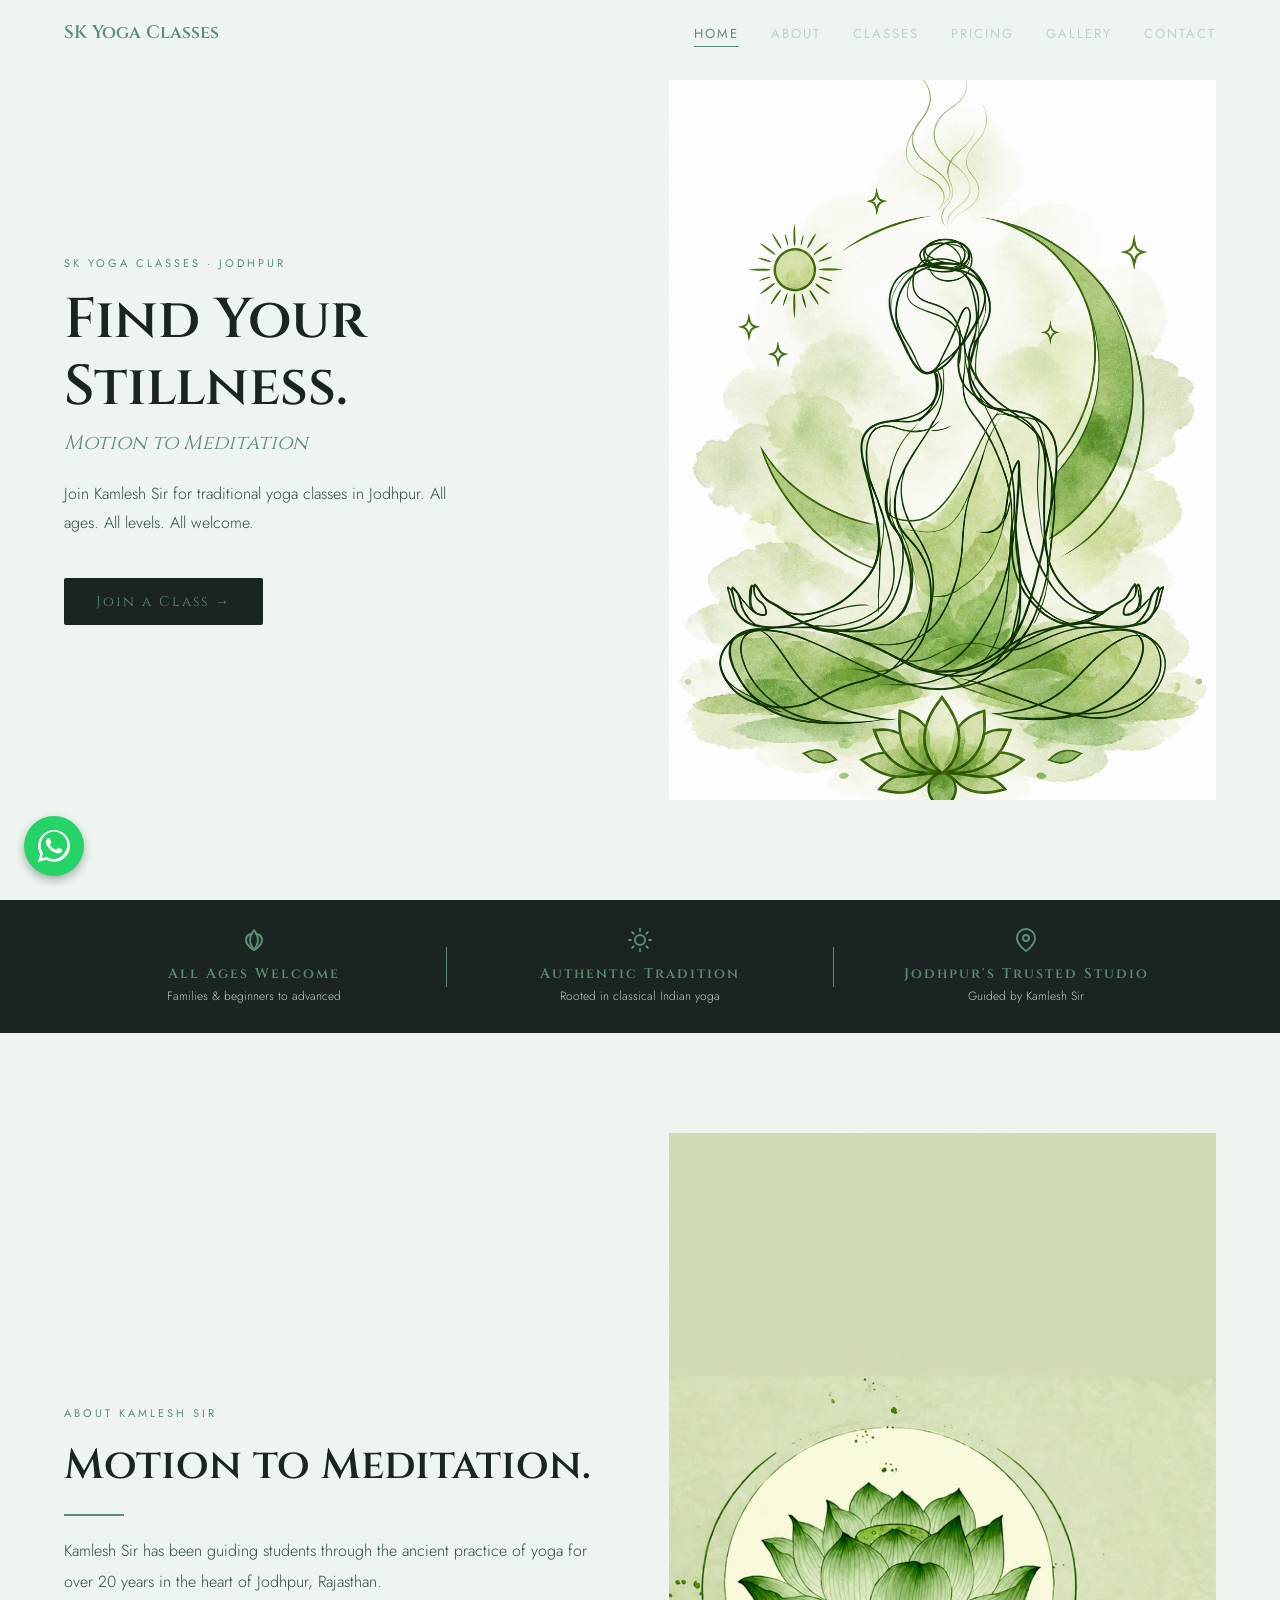
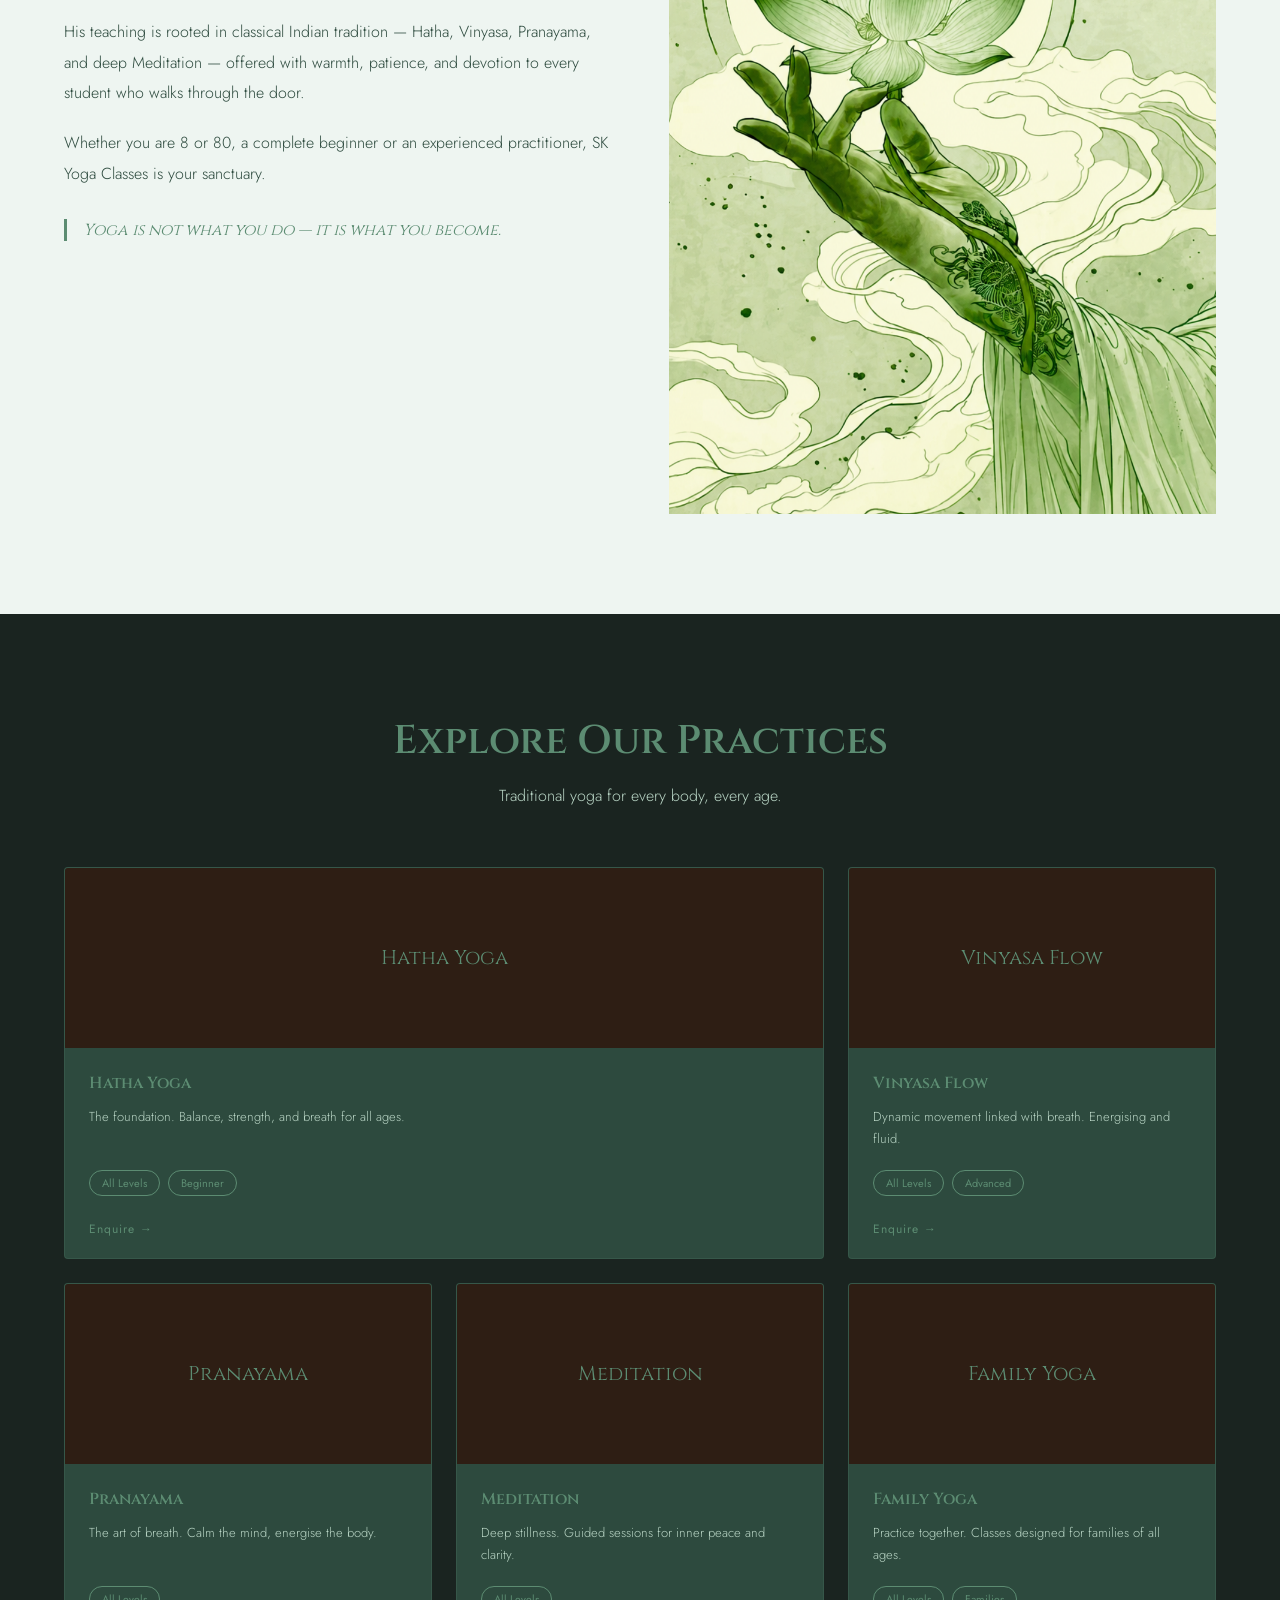
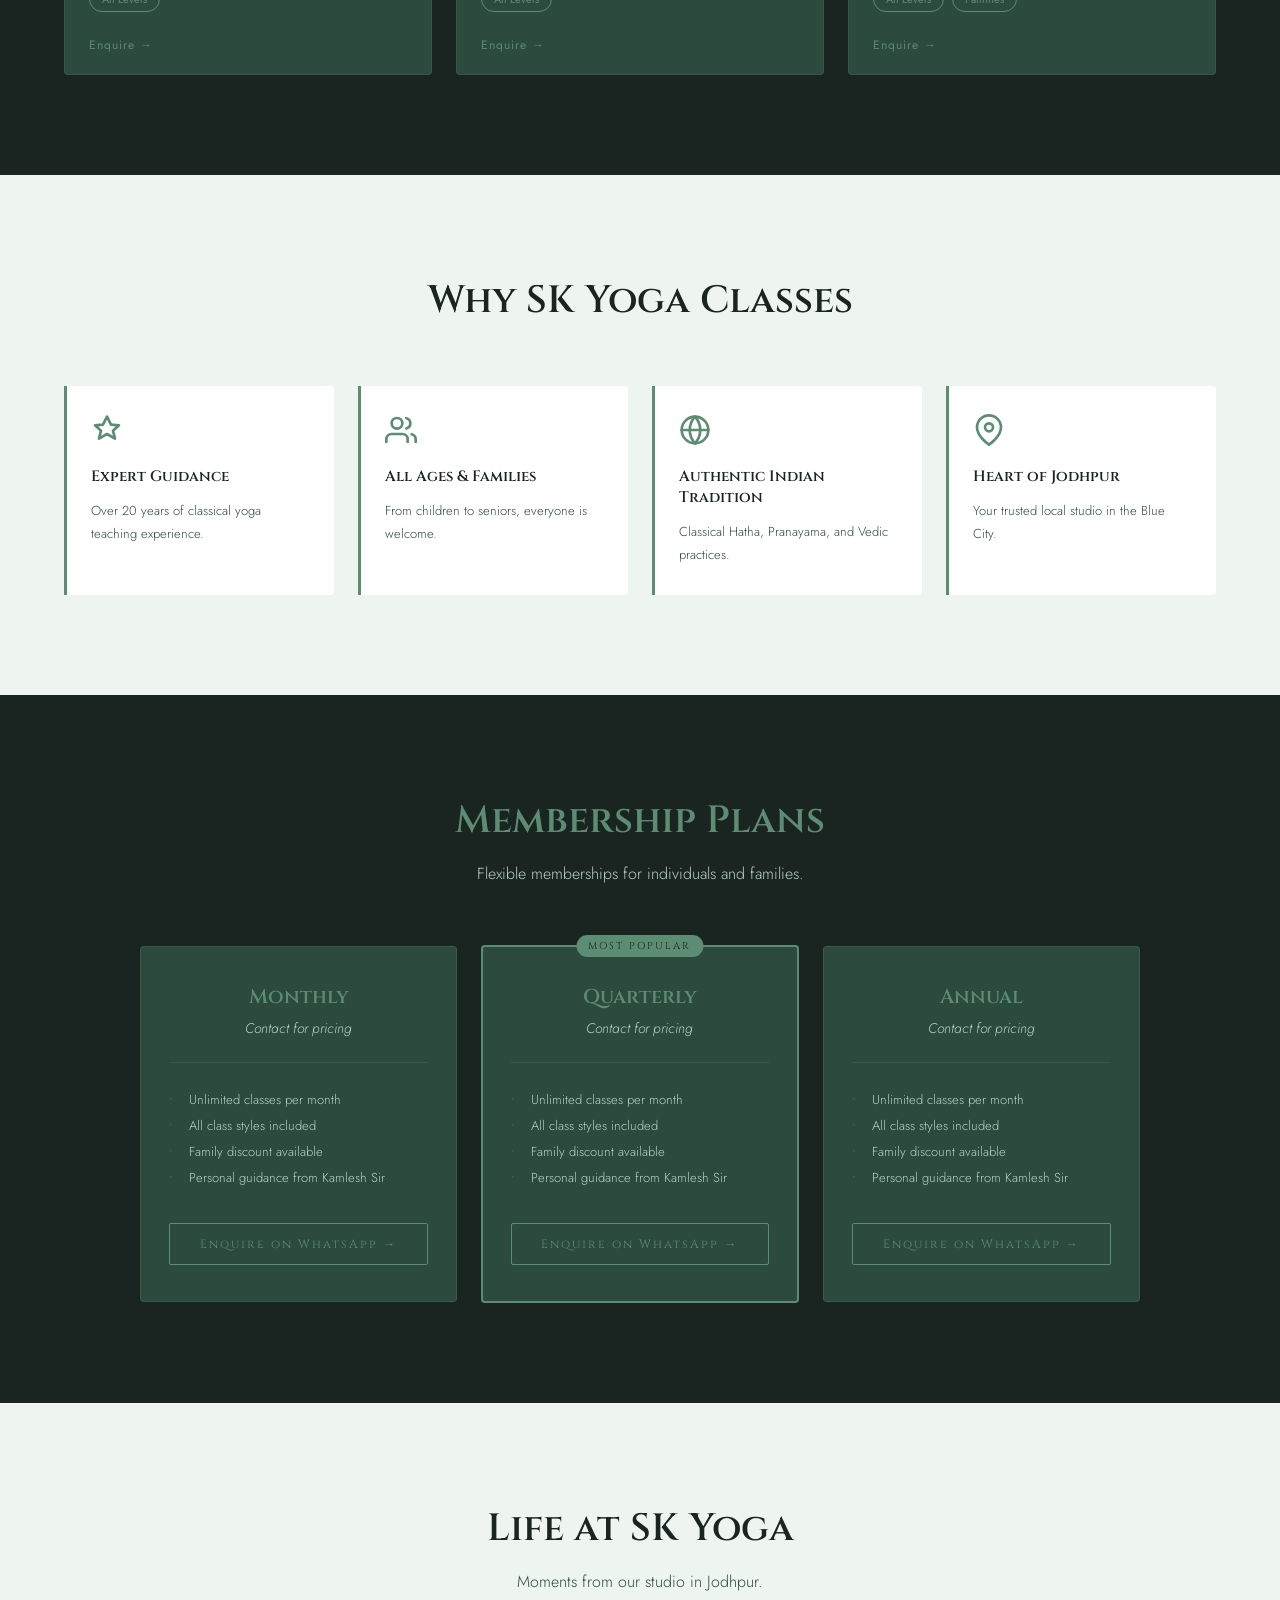
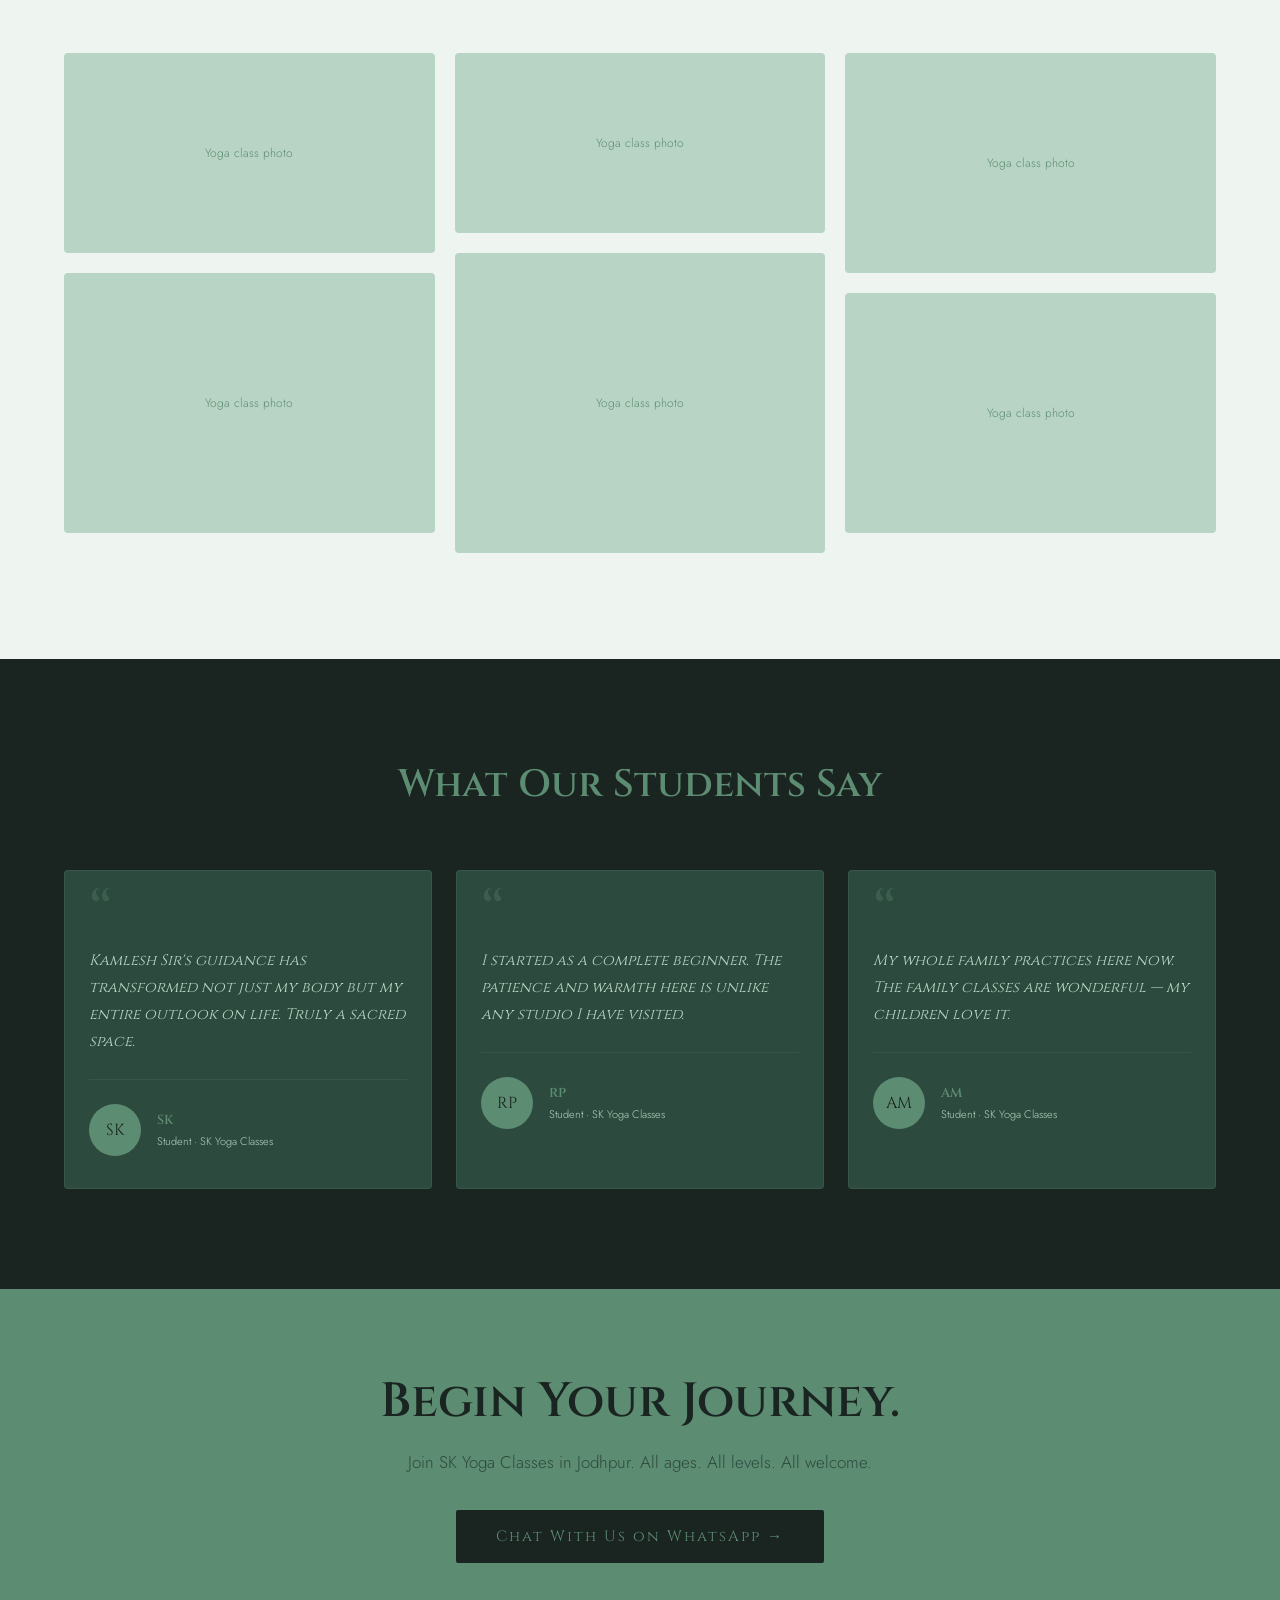
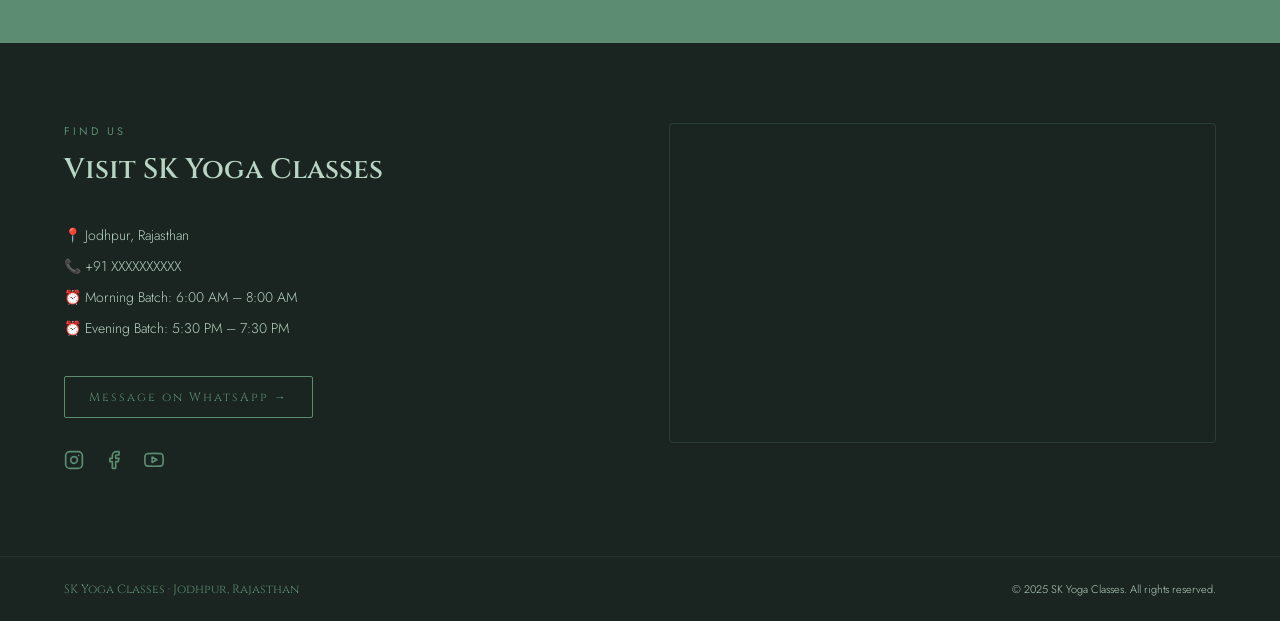
==== index.html @ 2da593ce "update code" ====
<!DOCTYPE html>
<html lang="en">
<head>
    <meta charset="UTF-8">
    <meta name="viewport" content="width=device-width, initial-scale=1.0">
    <title>SK Yoga Classes | Jodhpur</title>
    <meta name="description" content="Join Kamlesh Sir for traditional yoga classes in Jodhpur. Authentic Indian tradition for all ages. Hatha, Vinyasa, Pranayama, and Meditation.">
    <link rel="preconnect" href="https://fonts.googleapis.com">
    <link rel="preconnect" href="https://fonts.gstatic.com" crossorigin>
    <link href="https://fonts.googleapis.com/css2?family=Cinzel:ital,wght@0,400;0,600;1,400&family=Jost:ital,wght@0,300;0,400;0,500;1,300&display=swap" rel="stylesheet">
    <link rel="stylesheet" href="styles.css">
</head>
<body>

    <!-- Section 1: Navbar -->
    <nav id="navbar" class="navbar">
        <div class="nav-container">
            <div class="logo">SK Yoga Classes</div>
            <div class="hamburger" id="hamburger">
                <span></span>
                <span></span>
                <span></span>
            </div>
            <ul class="nav-links" id="nav-links">
                <li><a href="#home">Home</a></li>
                <li><a href="#about">About</a></li>
                <li><a href="#classes">Classes</a></li>
                <li><a href="#pricing">Pricing</a></li>
                <li><a href="#gallery">Gallery</a></li>
                <li><a href="#contact">Contact</a></li>
            </ul>
        </div>
    </nav>

    <!-- Floating WhatsApp Button -->
    <a href="https://wa.me/91XXXXXXXXXX" class="floating-wa" target="_blank" rel="noopener noreferrer">
        <svg viewBox="0 0 24 24" fill="currentColor" xmlns="http://www.w3.org/2000/svg">
            <path d="M12.031 0C5.4 0 .025 5.378.025 12.012c0 2.118.55 4.186 1.595 6.009L0 24l6.126-1.606c1.782.95 3.791 1.453 5.898 1.453h.005c6.629 0 12.004-5.379 12.004-12.013C24.033 5.378 18.66 0 12.031 0zm0 21.849h-.004c-1.788 0-3.541-.48-5.077-1.39l-.364-.216-3.774.989.999-3.681-.237-.377a10.02 10.02 0 01-1.543-5.328C2.03 5.485 7.4 1.115 12.031 1.115c4.633 0 10.003 4.37 10.003 10.005 0 5.632-5.37 10.729-10.003 10.729zm5.482-7.51c-.302-.15-1.782-.879-2.062-.979-.279-.1-.483-.15-.684.15-.202.302-.784.979-.96 1.18-.178.2-.355.225-.657.075-.302-.15-1.272-.468-2.42-1.49-.894-.796-1.498-1.78-1.674-2.08-.178-.3-.02-.465.13-.615.137-.137.302-.35.454-.525.15-.175.202-.3.302-.5.1-.2.05-.375-.025-.525-.075-.15-.684-1.65-.935-2.26-.245-.595-.494-.515-.684-.525-.178-.01-.383-.01-.584-.01-.2 0-.528.075-.805.375-.279.3-1.056 1.03-1.056 2.51s1.08 2.91 1.232 3.11c.15.2 2.118 3.23 5.127 4.53.715.31 1.274.495 1.708.635.719.23 1.373.195 1.888.12.576-.085 1.782-.73 2.034-1.435.252-.705.252-1.31.178-1.435-.075-.125-.279-.2-.581-.35z"/>
        </svg>
    </a>

    <!-- Section 2: Hero -->
    <section id="home" class="hero section-padding">
        <div class="hero-content">
            <div class="hero-text">
                <span class="label animate-element">SK Yoga Classes &middot; Jodhpur</span>
                <h1 class="animate-element">Find Your Stillness.</h1>
                <p class="subheading animate-element">Motion to Meditation</p>
                <p class="body-text animate-element">Join Kamlesh Sir for traditional yoga classes in Jodhpur. All ages. All levels. All welcome.</p>
                <a href="#classes" class="btn animate-element">Join a Class &rarr;</a>
            </div>
            <div class="hero-image">
                <img src="img1.png" alt="Yoga practice at SK Yoga Classes" loading="eager" class="animate-element">
            </div>
        </div>
    </section>

    <!-- Section 3: Value Strip -->
    <section class="value-strip">
        <div class="value-container">
            <div class="value-item">
                <div class="icon animate-scale">
                    <!-- Simple Lotus SVG -->
                    <svg viewBox="0 0 24 24" fill="none" stroke="currentColor" stroke-width="2" stroke-linecap="round" stroke-linejoin="round"><path d="M12 2c0 0-4 6-4 10s4 10 4 10 4-6 4-10-4-10-4-10z"/><path d="M12 22s-8-4-8-10 6-6 6-6"/><path d="M12 22s8-4 8-10-6-6-6-6"/></svg>
                </div>
                <h3>All Ages Welcome</h3>
                <p>Families & beginners to advanced</p>
            </div>
            <div class="divider"></div>
            <div class="value-item">
                <div class="icon animate-scale">
                    <!-- Om Symbol Alternative: A nice traditional pattern or simple sun -->
                    <svg viewBox="0 0 24 24" fill="none" stroke="currentColor" stroke-width="2" stroke-linecap="round" stroke-linejoin="round"><circle cx="12" cy="12" r="5"/><line x1="12" y1="1" x2="12" y2="3"/><line x1="12" y1="21" x2="12" y2="23"/><line x1="4.22" y1="4.22" x2="5.64" y2="5.64"/><line x1="18.36" y1="18.36" x2="19.78" y2="19.78"/><line x1="1" y1="12" x2="3" y2="12"/><line x1="21" y1="12" x2="23" y2="12"/><line x1="4.22" y1="19.78" x2="5.64" y2="18.36"/><line x1="18.36" y1="5.64" x2="19.78" y2="4.22"/></svg>
                </div>
                <h3>Authentic Tradition</h3>
                <p>Rooted in classical Indian yoga</p>
            </div>
            <div class="divider"></div>
            <div class="value-item">
                <div class="icon animate-scale">
                    <svg viewBox="0 0 24 24" fill="none" stroke="currentColor" stroke-width="2" stroke-linecap="round" stroke-linejoin="round"><path d="M21 10c0 7-9 13-9 13s-9-6-9-13a9 9 0 0 1 18 0z"/><circle cx="12" cy="10" r="3"/></svg>
                </div>
                <h3>Jodhpur's Trusted Studio</h3>
                <p>Guided by Kamlesh Sir</p>
            </div>
        </div>
    </section>

    <!-- Section 4: About -->
    <section id="about" class="about section-padding">
        <div class="about-container">
            <div class="about-text">
                <span class="label animate-element">About Kamlesh Sir</span>
                <h2 class="animate-element">Motion to Meditation.</h2>
                <div class="gold-rule animate-element"></div>
                <p class="animate-element">Kamlesh Sir has been guiding students through the ancient practice of yoga for over 20 years in the heart of Jodhpur, Rajasthan.</p>
                <p class="animate-element">His teaching is rooted in classical Indian tradition — Hatha, Vinyasa, Pranayama, and deep Meditation — offered with warmth, patience, and devotion to every student who walks through the door.</p>
                <p class="animate-element">Whether you are 8 or 80, a complete beginner or an experienced practitioner, SK Yoga Classes is your sanctuary.</p>
                <blockquote class="animate-element">Yoga is not what you do — it is what you become.</blockquote>
            </div>
            <div class="about-image">
                <img src="img2.png" alt="Kamlesh Sir teaching yoga" loading="lazy" class="animate-element">
            </div>
        </div>
    </section>

    <!-- Section 5: Classes -->
    <section id="classes" class="classes section-padding">
        <div class="classes-container">
            <h2 class="section-title animate-element">Explore Our Practices</h2>
            <p class="section-sub animate-element">Traditional yoga for every body, every age.</p>
            
            <div class="bento-grid">
                <!-- Large card -->
                <div class="bento-card large-card animate-card">
                    <div class="bento-placeholder"><span>Hatha Yoga</span></div>
                    <div class="bento-content">
                        <h3>Hatha Yoga</h3>
                        <p>The foundation. Balance, strength, and breath for all ages.</p>
                        <div class="tags">
                            <span class="tag">All Levels</span>
                            <span class="tag">Beginner</span>
                        </div>
                        <a href="https://wa.me/91XXXXXXXXXX" class="enquire-link" target="_blank">Enquire &rarr;</a>
                    </div>
                </div>

                <div class="bento-card animate-card">
                    <div class="bento-placeholder"><span>Vinyasa Flow</span></div>
                    <div class="bento-content">
                        <h3>Vinyasa Flow</h3>
                        <p>Dynamic movement linked with breath. Energising and fluid.</p>
                        <div class="tags">
                            <span class="tag">All Levels</span>
                            <span class="tag">Advanced</span>
                        </div>
                        <a href="https://wa.me/91XXXXXXXXXX" class="enquire-link" target="_blank">Enquire &rarr;</a>
                    </div>
                </div>

                <div class="bento-card animate-card">
                    <div class="bento-placeholder"><span>Pranayama</span></div>
                    <div class="bento-content">
                        <h3>Pranayama</h3>
                        <p>The art of breath. Calm the mind, energise the body.</p>
                        <div class="tags">
                            <span class="tag">All Levels</span>
                        </div>
                        <a href="https://wa.me/91XXXXXXXXXX" class="enquire-link" target="_blank">Enquire &rarr;</a>
                    </div>
                </div>

                <div class="bento-card animate-card">
                    <div class="bento-placeholder"><span>Meditation</span></div>
                    <div class="bento-content">
                        <h3>Meditation</h3>
                        <p>Deep stillness. Guided sessions for inner peace and clarity.</p>
                        <div class="tags">
                            <span class="tag">All Levels</span>
                        </div>
                        <a href="https://wa.me/91XXXXXXXXXX" class="enquire-link" target="_blank">Enquire &rarr;</a>
                    </div>
                </div>

                <div class="bento-card animate-card">
                    <div class="bento-placeholder"><span>Family Yoga</span></div>
                    <div class="bento-content">
                        <h3>Family Yoga</h3>
                        <p>Practice together. Classes designed for families of all ages.</p>
                        <div class="tags">
                            <span class="tag">All Levels</span>
                            <span class="tag">Families</span>
                        </div>
                        <a href="https://wa.me/91XXXXXXXXXX" class="enquire-link" target="_blank">Enquire &rarr;</a>
                    </div>
                </div>
            </div>
        </div>
    </section>

    <!-- Section 6: Why Choose Us -->
    <section class="why-us section-padding">
        <div class="why-container">
            <h2 class="animate-element">Why SK Yoga Classes</h2>
            <div class="why-grid">
                <div class="why-card animate-card">
                    <div class="icon">
                        <svg viewBox="0 0 24 24" fill="none" stroke="currentColor" stroke-width="2" stroke-linecap="round" stroke-linejoin="round"><path d="M12 2l3 6 6 .5-4.5 4 1.5 6-6-3.5-6 3.5 1.5-6-4.5-4 6-.5 3-6z"/></svg>
                    </div>
                    <h3>Expert Guidance</h3>
                    <p>Over 20 years of classical yoga teaching experience.</p>
                </div>
                <div class="why-card animate-card">
                    <div class="icon">
                        <svg viewBox="0 0 24 24" fill="none" stroke="currentColor" stroke-width="2" stroke-linecap="round" stroke-linejoin="round"><path d="M17 21v-2a4 4 0 0 0-4-4H5a4 4 0 0 0-4 4v2"/><circle cx="9" cy="7" r="4"/><path d="M23 21v-2a4 4 0 0 0-3-3.87"/><path d="M16 3.13a4 4 0 0 1 0 7.75"/></svg>
                    </div>
                    <h3>All Ages & Families</h3>
                    <p>From children to seniors, everyone is welcome.</p>
                </div>
                <div class="why-card animate-card">
                    <div class="icon">
                        <svg viewBox="0 0 24 24" fill="none" stroke="currentColor" stroke-width="2" stroke-linecap="round" stroke-linejoin="round"><circle cx="12" cy="12" r="10"/><path d="M2 12h20"/><path d="M12 2a15.3 15.3 0 0 1 4 10 15.3 15.3 0 0 1-4 10 15.3 15.3 0 0 1-4-10 15.3 15.3 0 0 1 4-10z"/></svg>
                    </div>
                    <h3>Authentic Indian Tradition</h3>
                    <p>Classical Hatha, Pranayama, and Vedic practices.</p>
                </div>
                <div class="why-card animate-card">
                    <div class="icon">
                        <svg viewBox="0 0 24 24" fill="none" stroke="currentColor" stroke-width="2" stroke-linecap="round" stroke-linejoin="round"><path d="M21 10c0 7-9 13-9 13s-9-6-9-13a9 9 0 0 1 18 0z"/><circle cx="12" cy="10" r="3"/></svg>
                    </div>
                    <h3>Heart of Jodhpur</h3>
                    <p>Your trusted local studio in the Blue City.</p>
                </div>
            </div>
        </div>
    </section>

    <!-- Section 7: Pricing -->
    <section id="pricing" class="pricing section-padding">
        <div class="pricing-container">
            <h2 class="animate-element">Membership Plans</h2>
            <p class="section-sub animate-element">Flexible memberships for individuals and families.</p>

            <div class="pricing-grid">
                <div class="price-card animate-card">
                    <h3>Monthly</h3>
                    <p class="price-text">Contact for pricing</p>
                    <div class="price-divider"></div>
                    <ul class="features">
                        <li>Unlimited classes per month</li>
                        <li>All class styles included</li>
                        <li>Family discount available</li>
                        <li>Personal guidance from Kamlesh Sir</li>
                    </ul>
                    <a href="https://wa.me/91XXXXXXXXXX" class="price-btn" target="_blank">Enquire on WhatsApp &rarr;</a>
                </div>

                <div class="price-card featured animate-card">
                    <span class="badge">Most Popular</span>
                    <h3>Quarterly</h3>
                    <p class="price-text">Contact for pricing</p>
                    <div class="price-divider"></div>
                    <ul class="features">
                        <li>Unlimited classes per month</li>
                        <li>All class styles included</li>
                        <li>Family discount available</li>
                        <li>Personal guidance from Kamlesh Sir</li>
                    </ul>
                    <a href="https://wa.me/91XXXXXXXXXX" class="price-btn" target="_blank">Enquire on WhatsApp &rarr;</a>
                </div>

                <div class="price-card animate-card">
                    <h3>Annual</h3>
                    <p class="price-text">Contact for pricing</p>
                    <div class="price-divider"></div>
                    <ul class="features">
                        <li>Unlimited classes per month</li>
                        <li>All class styles included</li>
                        <li>Family discount available</li>
                        <li>Personal guidance from Kamlesh Sir</li>
                    </ul>
                    <a href="https://wa.me/91XXXXXXXXXX" class="price-btn" target="_blank">Enquire on WhatsApp &rarr;</a>
                </div>
            </div>
        </div>
    </section>

    <!-- Section 8: Gallery -->
    <section id="gallery" class="gallery section-padding">
        <div class="gallery-container">
            <h2 class="animate-element">Life at SK Yoga</h2>
            <p class="section-sub animate-element">Moments from our studio in Jodhpur.</p>

            <div class="masonry-grid">
                <div class="masonry-item animate-card" style="height: 200px;">
                    <div class="gallery-placeholder">Yoga class photo</div>
                    <div class="overlay"><span>View +</span></div>
                </div>
                <div class="masonry-item animate-card" style="height: 260px;">
                    <div class="gallery-placeholder">Yoga class photo</div>
                    <div class="overlay"><span>View +</span></div>
                </div>
                <div class="masonry-item animate-card" style="height: 180px;">
                    <div class="gallery-placeholder">Yoga class photo</div>
                    <div class="overlay"><span>View +</span></div>
                </div>
                <div class="masonry-item animate-card" style="height: 300px;">
                    <div class="gallery-placeholder">Yoga class photo</div>
                    <div class="overlay"><span>View +</span></div>
                </div>
                <div class="masonry-item animate-card" style="height: 220px;">
                    <div class="gallery-placeholder">Yoga class photo</div>
                    <div class="overlay"><span>View +</span></div>
                </div>
                <div class="masonry-item animate-card" style="height: 240px;">
                    <div class="gallery-placeholder">Yoga class photo</div>
                    <div class="overlay"><span>View +</span></div>
                </div>
            </div>
        </div>
    </section>

    <!-- Lightbox for Gallery -->
    <div id="lightbox" class="lightbox">
        <button id="lightbox-close" class="lightbox-close">&times;</button>
        <div class="lightbox-content">
            <div class="lightbox-placeholder">Yoga class photo</div>
        </div>
    </div>

    <!-- Section 9: Testimonials -->
    <section class="testimonials section-padding">
        <div class="test-container">
            <h2 class="animate-element">What Our Students Say</h2>
            
            <div class="test-grid">
                <div class="test-card animate-card">
                    <div class="quote-mark">&ldquo;</div>
                    <p class="quote-text">Kamlesh Sir's guidance has transformed not just my body but my entire outlook on life. Truly a sacred space.</p>
                    <div class="test-divider"></div>
                    <div class="author">
                        <div class="avatar">SK</div>
                        <div class="author-info">
                            <span class="name">SK</span>
                            <span class="title">Student &middot; SK Yoga Classes</span>
                        </div>
                    </div>
                </div>

                <div class="test-card animate-card">
                    <div class="quote-mark">&ldquo;</div>
                    <p class="quote-text">I started as a complete beginner. The patience and warmth here is unlike any studio I have visited.</p>
                    <div class="test-divider"></div>
                    <div class="author">
                        <div class="avatar">RP</div>
                        <div class="author-info">
                            <span class="name">RP</span>
                            <span class="title">Student &middot; SK Yoga Classes</span>
                        </div>
                    </div>
                </div>

                <div class="test-card animate-card">
                    <div class="quote-mark">&ldquo;</div>
                    <p class="quote-text">My whole family practices here now. The family classes are wonderful — my children love it.</p>
                    <div class="test-divider"></div>
                    <div class="author">
                        <div class="avatar">AM</div>
                        <div class="author-info">
                            <span class="name">AM</span>
                            <span class="title">Student &middot; SK Yoga Classes</span>
                        </div>
                    </div>
                </div>
            </div>
        </div>
    </section>

    <!-- Section 10: CTA Band -->
    <section class="cta-band section-padding">
        <div class="cta-container">
            <h2 class="animate-element">Begin Your Journey.</h2>
            <p class="animate-element">Join SK Yoga Classes in Jodhpur. All ages. All levels. All welcome.</p>
            <a href="https://wa.me/91XXXXXXXXXX" class="cta-btn animate-element" target="_blank">Chat With Us on WhatsApp &rarr;</a>
        </div>
    </section>

    <!-- Section 11: Contact & Footer -->
    <section id="contact" class="contact section-padding">
        <div class="contact-container">
            <div class="contact-left animate-element">
                <span class="label">Find Us</span>
                <h2>Visit SK Yoga Classes</h2>
                <div class="details">
                    <p>📍 Jodhpur, Rajasthan</p>
                    <p>📞 +91 XXXXXXXXXX</p>
                    <p>⏰ Morning Batch: 6:00 AM &ndash; 8:00 AM</p>
                    <p>⏰ Evening Batch: 5:30 PM &ndash; 7:30 PM</p>
                </div>
                <a href="https://wa.me/91XXXXXXXXXX" class="contact-btn" target="_blank">Message on WhatsApp &rarr;</a>
                <div class="socials">
                    <a href="#" aria-label="Instagram">
                        <svg viewBox="0 0 24 24" fill="none" stroke="currentColor" stroke-width="2" stroke-linecap="round" stroke-linejoin="round"><rect x="2" y="2" width="20" height="20" rx="5" ry="5"/><path d="M16 11.37A4 4 0 1 1 12.63 8 4 4 0 0 1 16 11.37z"/><line x1="17.5" y1="6.5" x2="17.51" y2="6.5"/></svg>
                    </a>
                    <a href="#" aria-label="Facebook">
                        <svg viewBox="0 0 24 24" fill="none" stroke="currentColor" stroke-width="2" stroke-linecap="round" stroke-linejoin="round"><path d="M18 2h-3a5 5 0 0 0-5 5v3H7v4h3v8h4v-8h3l1-4h-4V7a1 1 0 0 1 1-1h3z"/></svg>
                    </a>
                    <a href="#" aria-label="YouTube">
                        <svg viewBox="0 0 24 24" fill="none" stroke="currentColor" stroke-width="2" stroke-linecap="round" stroke-linejoin="round"><path d="M22.54 6.42a2.78 2.78 0 0 0-1.94-2C18.88 4 12 4 12 4s-6.88 0-8.6.46a2.78 2.78 0 0 0-1.94 2A29 29 0 0 0 1 11.75a29 29 0 0 0 .46 5.33 2.78 2.78 0 0 0 1.94 2c1.72.46 8.6.46 8.6.46s6.88 0 8.6-.46a2.78 2.78 0 0 0 1.94-2 29 29 0 0 0 .46-5.33 29 29 0 0 0-.46-5.33z"/><polygon points="9.75 15.02 15.5 11.75 9.75 8.48 9.75 15.02"/></svg>
                    </a>
                </div>
            </div>
            <div class="contact-right animate-element">
                <!-- Embedded Google Map for Jodhpur -->
                <iframe src="https://www.google.com/maps/embed?pb=!1m18!1m12!1m3!1d114400.12269225883!2d72.93721796781295!3d26.270119865610264!2m3!1f0!2f0!3f0!3m2!1i1024!2i768!4f13.1!3m3!1m2!1s0x39418c4eaa06fcb9%3A0x7d6a54f06554b426!2sJodhpur%2C%20Rajasthan!5e0!3m2!1sen!2sin!4v1700000000000!5m2!1sen!2sin" width="100%" height="320" style="border:0;" allowfullscreen="" loading="lazy" referrerpolicy="no-referrer-when-downgrade"></iframe>
            </div>
        </div>
    </section>

    <footer class="footer">
        <div class="footer-container">
            <div class="footer-left">SK Yoga Classes &middot; Jodhpur, Rajasthan</div>
            <div class="footer-right">&copy; 2025 SK Yoga Classes. All rights reserved.</div>
        </div>
    </footer>

    <script src="script.js"></script>
</body>
</html>
---- styles.css ----
:root {
    --charcoal: #1A2420;
    --charcoal2: #2D4A3E;
    --gold: #5C8C72;
    --cream: #B8D4C4;
    --linen: #EEF5F1;
    
    --font-heading: 'Cinzel', serif;
    --font-body: 'Jost', sans-serif;
}

* {
    margin: 0;
    padding: 0;
    box-sizing: border-box;
}

html {
    scroll-behavior: smooth;
}

body {
    font-family: var(--font-body);
    background-color: var(--linen);
    color: var(--charcoal);
    overflow-x: hidden;
}

/* Typography */
h1, h2, h3, h4, h5, h6, .logo {
    font-family: var(--font-heading);
}

.label {
    font-family: var(--font-body);
}

a {
    text-decoration: none;
}

ul {
    list-style: none;
}

.section-padding {
    padding: 100px 5%;
}

/* Floating WhatsApp Button */
.floating-wa {
    position: fixed;
    bottom: 24px;
    left: 24px;
    width: 60px;
    height: 60px;
    background-color: #25D366;
    color: white;
    border-radius: 50%;
    display: flex;
    justify-content: center;
    align-items: center;
    z-index: 900;
    box-shadow: 0 4px 10px rgba(0,0,0,0.3);
    transition: transform 0.3s ease;
}

.floating-wa svg {
    width: 32px;
    height: 32px;
}

.floating-wa:hover {
    transform: scale(1.1);
}

/* Navbar */
.navbar {
    position: fixed;
    top: 0;
    width: 100%;
    z-index: 1000;
    background-color: transparent;
    transition: background-color 0.3s ease;
}

.navbar.scrolled {
    background-color: var(--charcoal);
}

.nav-container {
    display: flex;
    justify-content: space-between;
    align-items: center;
    padding: 20px 5%;
}

.logo {
    color: var(--gold);
    font-size: 18px;
    font-weight: 600;
}

.nav-links {
    display: flex;
    gap: 32px;
}

.nav-links li a {
    color: var(--cream);
    font-weight: 400;
    font-size: 13px;
    letter-spacing: 2px;
    text-transform: uppercase;
    position: relative;
    transition: color 0.3s;
}

.nav-links li a:hover, .nav-links li a.active {
    color: var(--gold);
}

.nav-links li a::after {
    content: '';
    position: absolute;
    width: 0;
    height: 1px;
    bottom: -4px;
    left: 0;
    background-color: var(--gold);
    transition: width 0.3s ease;
}

.nav-links li a:hover::after, .nav-links li a.active::after {
    width: 100%;
}

.hamburger {
    display: none;
    flex-direction: column;
    gap: 5px;
    cursor: pointer;
    z-index: 1001;
}

.hamburger span {
    width: 25px;
    height: 2px;
    background-color: var(--gold);
    transition: 0.3s;
}

/* Hero Section */
.hero {
    height: 100vh;
    padding-top: 80px; /* nav height offset */
    display: flex;
    background-size: cover;
    background-position: center;
}

.hero-content {
    display: flex;
    width: 100%;
    height: 100%;
}

.hero-text {
    flex: 1;
    display: flex;
    flex-direction: column;
    justify-content: center;
    padding-right: 5%;
}

.hero-text .label {
    font-size: 11px;
    letter-spacing: 3px;
    color: var(--gold);
    text-transform: uppercase;
    font-weight: 400;
    margin-bottom: 16px;
}

.hero-text h1 {
    font-size: 56px;
    color: var(--charcoal);
    font-weight: 600;
    line-height: 1.2;
    margin-bottom: 8px;
}

.hero-text .subheading {
    font-family: var(--font-heading);
    font-style: italic;
    font-size: 20px;
    color: var(--gold);
    margin-bottom: 24px;
}

.hero-text .body-text {
    font-size: 16px;
    font-weight: 300;
    color: var(--charcoal2);
    line-height: 1.8;
    max-width: 420px;
    margin-bottom: 40px;
}

.btn {
    display: inline-block;
    background-color: var(--charcoal);
    color: var(--gold);
    font-family: var(--font-heading);
    font-size: 14px;
    letter-spacing: 2px;
    padding: 14px 32px;
    border-radius: 2px;
    align-self: flex-start;
    transition: 0.3s;
}

.btn:hover {
    background-color: var(--gold);
    color: var(--charcoal);
}

.hero-image {
    flex: 1;
    height: 100%;
}

.hero-image img {
    width: 100%;
    height: 100%;
    object-fit: cover;
}

/* Value Strip */
.value-strip {
    background-color: var(--charcoal);
    padding: 28px 0;
    width: 100%;
}

.value-container {
    display: flex;
    justify-content: center;
    align-items: center;
    max-width: 1200px;
    margin: 0 auto;
    padding: 0 5%;
}

.value-item {
    flex: 1;
    text-align: center;
}

.value-item .icon {
    color: var(--gold);
    width: 24px;
    height: 24px;
    margin: 0 auto 12px;
}

.value-item h3 {
    font-size: 14px;
    font-weight: 600;
    color: var(--gold);
    letter-spacing: 2px;
    margin-bottom: 4px;
}

.value-item p {
    font-size: 12px;
    font-weight: 300;
    color: var(--cream);
}

.value-strip .divider {
    width: 1px;
    height: 40px;
    background-color: var(--gold);
    margin: 0 4%;
}

/* About Section */
.about {
}

.about-container {
    display: flex;
    width: 100%;
    height: 100%;
    gap: 5%;
}

.about-text {
    flex: 1;
    display: flex;
    flex-direction: column;
    justify-content: center;
}

.about-text .label {
    font-size: 11px;
    font-weight: 400;
    letter-spacing: 3px;
    color: var(--gold);
    text-transform: uppercase;
    margin-bottom: 16px;
}

.about-text h2 {
    font-size: 42px;
    font-weight: 600;
    color: var(--charcoal);
}

.gold-rule {
    width: 60px;
    height: 2px;
    background-color: var(--gold);
    margin: 20px 0;
}

.about-text p {
    font-size: 16px;
    font-weight: 300;
    color: var(--charcoal2);
    line-height: 1.9;
    margin-bottom: 20px;
}

.about-text blockquote {
    font-family: var(--font-heading);
    font-style: italic;
    font-size: 16px;
    color: var(--gold);
    border-left: 3px solid var(--gold);
    padding-left: 16px;
    margin-top: 10px;
}

.about-image {
    flex: 1;
    display: flex;
}

.about-image img {
    width: 100%;
    height: 100%;
    object-fit: cover;
}

/* Classes Section */
.classes {
    background-color: var(--charcoal);
}

.section-title {
    font-size: 40px;
    font-weight: 600;
    color: var(--gold);
    text-align: center;
    margin-bottom: 16px;
}

.section-sub {
    font-size: 16px;
    font-weight: 300;
    color: var(--cream);
    text-align: center;
    margin-bottom: 60px;
}

.bento-grid {
    display: grid;
    grid-template-columns: repeat(3, 1fr);
    grid-auto-rows: minmax(min-content, max-content);
    gap: 24px;
    max-width: 1200px;
    margin: 0 auto;
}

.large-card {
    grid-column: span 2;
}

.bento-card {
    background-color: var(--charcoal2);
    border: 1px solid rgba(92, 140, 114, 0.2);
    border-radius: 4px;
    overflow: hidden;
    display: flex;
    flex-direction: column;
}

.bento-placeholder {
    height: 180px;
    background-color: #2E1E14;
    display: flex;
    align-items: center;
    justify-content: center;
}

.bento-placeholder span {
    font-family: var(--font-heading);
    color: var(--gold);
    font-size: 20px;
}

.bento-content {
    padding: 24px 24px 20px;
    flex-grow: 1;
    display: flex;
    flex-direction: column;
}

.bento-content h3 {
    font-size: 16px;
    font-weight: 600;
    color: var(--gold);
    margin-bottom: 12px;
}

.bento-content p {
    font-size: 13px;
    font-weight: 300;
    color: var(--cream);
    line-height: 1.7;
    margin-bottom: 20px;
    flex-grow: 1;
}

.tags {
    display: flex;
    gap: 8px;
    margin-bottom: 24px;
    flex-wrap: wrap;
}

.tag {
    border: 1px solid var(--gold);
    color: var(--gold);
    font-size: 11px;
    border-radius: 20px;
    padding: 4px 12px;
}

.enquire-link {
    color: var(--gold);
    font-size: 12px;
    letter-spacing: 1px;
    align-self: flex-start;
}

.enquire-link:hover {
    text-decoration: underline;
}

/* Why Choose Us Section */
.why-container h2 {
    font-size: 38px;
    font-weight: 600;
    color: var(--charcoal);
    text-align: center;
    margin-bottom: 60px;
}

.why-grid {
    display: grid;
    grid-template-columns: repeat(4, 1fr);
    gap: 24px;
    max-width: 1200px;
    margin: 0 auto;
}

.why-card {
    background-color: #fff;
    border-radius: 4px;
    border-left: 3px solid var(--gold);
    border-top-left-radius: 0;
    border-bottom-left-radius: 0;
    padding: 28px 24px;
}

.why-card .icon {
    color: var(--gold);
    width: 32px;
    height: 32px;
    margin-bottom: 20px;
}

.why-card h3 {
    font-size: 15px;
    font-weight: 600;
    color: var(--charcoal);
    margin-bottom: 12px;
}

.why-card p {
    font-size: 13px;
    font-weight: 300;
    color: var(--charcoal2);
    line-height: 1.8;
}

/* Pricing Section */
.pricing {
    background-color: var(--charcoal);
}

.pricing-container h2 {
    font-size: 38px;
    font-weight: 600;
    color: var(--gold);
    text-align: center;
    margin-bottom: 16px;
}

.pricing-grid {
    display: grid;
    grid-template-columns: repeat(3, 1fr);
    gap: 24px;
    max-width: 1000px;
    margin: 0 auto;
    align-items: center;
}

.price-card {
    background-color: var(--charcoal2);
    border: 1px solid rgba(92, 140, 114, 0.25);
    border-radius: 4px;
    padding: 36px 28px;
    text-align: center;
    position: relative;
}

.price-card.featured {
    border: 2px solid var(--gold);
    transform: scale(1.04);
}

.badge {
    position: absolute;
    top: -12px;
    left: 50%;
    transform: translateX(-50%);
    background-color: var(--gold);
    color: var(--charcoal);
    font-family: var(--font-heading);
    font-size: 10px;
    letter-spacing: 2px;
    padding: 4px 12px;
    border-radius: 20px;
    text-transform: uppercase;
}

.price-card h3 {
    font-size: 20px;
    font-weight: 600;
    color: var(--gold);
    margin-bottom: 8px;
}

.price-text {
    font-size: 14px;
    font-style: italic;
    font-weight: 300;
    color: var(--cream);
    margin-bottom: 24px;
}

.price-divider {
    height: 1px;
    background-color: rgba(92, 140, 114, 0.2);
    margin-bottom: 24px;
}

.features {
    text-align: left;
    margin-bottom: 32px;
}

.features li {
    font-size: 13px;
    font-weight: 300;
    color: var(--cream);
    line-height: 2;
    position: relative;
    padding-left: 20px;
}

.features li::before {
    content: '•';
    color: var(--gold);
    position: absolute;
    left: 0;
}

.price-btn {
    display: block;
    width: 100%;
    border: 1px solid var(--gold);
    color: var(--gold);
    font-family: var(--font-heading);
    font-size: 12px;
    letter-spacing: 2px;
    padding: 12px;
    border-radius: 2px;
    transition: 0.3s;
}

.price-btn:hover {
    background-color: var(--gold);
    color: var(--charcoal);
}

/* Gallery Section */
.gallery-container h2 {
    font-size: 38px;
    font-weight: 600;
    color: var(--charcoal);
    text-align: center;
    margin-bottom: 16px;
}

.gallery-container .section-sub {
    color: var(--charcoal2);
}

.masonry-grid {
    column-count: 3;
    column-gap: 20px;
    max-width: 1200px;
    margin: 0 auto;
}

.masonry-item {
    background-color: var(--cream);
    border-radius: 4px;
    margin-bottom: 20px;
    display: flex;
    justify-content: center;
    align-items: center;
    position: relative;
    overflow: hidden;
    cursor: pointer;
    break-inside: avoid;
}

.gallery-placeholder {
    font-size: 12px;
    font-weight: 300;
    color: var(--gold);
}

.masonry-item .overlay {
    position: absolute;
    top: 0;
    left: 0;
    width: 100%;
    height: 100%;
    background-color: rgba(0, 0, 0, 0.35);
    display: flex;
    justify-content: center;
    align-items: center;
    transform: translateY(100%);
    transition: transform 0.3s ease;
}

.masonry-item:hover .overlay {
    transform: translateY(0);
}

.masonry-item .overlay span {
    font-family: var(--font-heading);
    color: var(--gold);
    font-size: 16px;
}

/* Lightbox */
.lightbox {
    position: fixed;
    top: 0;
    left: 0;
    width: 100%;
    height: 100vh;
    background-color: rgba(0, 0, 0, 0.9);
    z-index: 10000;
    display: none;
    justify-content: center;
    align-items: center;
}

.lightbox.active {
    display: flex;
}

.lightbox-close {
    position: absolute;
    top: 24px;
    right: 24px;
    background: none;
    border: none;
    color: #fff;
    font-size: 36px;
    cursor: pointer;
}

.lightbox-content {
    width: 80%;
    height: 80%;
    background-color: var(--cream);
    display: flex;
    justify-content: center;
    align-items: center;
    border-radius: 4px;
}

.lightbox-placeholder {
    font-size: 16px;
    color: var(--gold);
    font-weight: 300;
}

/* Testimonials */
.testimonials {
    background-color: var(--charcoal);
}

.test-container h2 {
    font-size: 38px;
    font-weight: 600;
    color: var(--gold);
    text-align: center;
    margin-bottom: 60px;
}

.test-grid {
    display: grid;
    grid-template-columns: repeat(3, 1fr);
    gap: 24px;
    max-width: 1200px;
    margin: 0 auto;
}

.test-card {
    background-color: var(--charcoal2);
    border: 1px solid rgba(92, 140, 114, 0.2);
    border-radius: 4px;
    padding: 32px 24px;
    position: relative;
}

.quote-mark {
    font-family: var(--font-heading);
    font-size: 72px;
    color: var(--gold);
    opacity: 0.3;
    line-height: 0;
    margin-top: 20px;
    margin-bottom: 24px;
}

.quote-text {
    font-family: var(--font-heading);
    font-style: italic;
    font-size: 15px;
    color: var(--cream);
    line-height: 1.8;
    margin-bottom: 24px;
}

.test-divider {
    height: 1px;
    background-color: rgba(92, 140, 114, 0.2);
    margin-bottom: 24px;
}

.author {
    display: flex;
    align-items: center;
    gap: 16px;
}

.avatar {
    width: 52px;
    height: 52px;
    background-color: var(--gold);
    border-radius: 50%;
    display: flex;
    justify-content: center;
    align-items: center;
    font-family: var(--font-heading);
    font-size: 16px;
    color: var(--charcoal);
}

.author-info {
    display: flex;
    flex-direction: column;
}

.author-info .name {
    font-family: var(--font-heading);
    font-weight: 600;
    font-size: 13px;
    color: var(--gold);
    margin-bottom: 4px;
}

.author-info .title {
    font-size: 11px;
    font-weight: 300;
    color: var(--cream);
}

/* CTA Band */
.cta-band {
    background-color: var(--gold);
    padding: 80px 5%;
    text-align: center;
}

.cta-band h2 {
    font-size: 48px;
    font-weight: 600;
    color: var(--charcoal);
}

.cta-band p {
    font-size: 17px;
    font-weight: 300;
    color: var(--charcoal2);
    margin: 16px 0 36px;
}

.cta-btn {
    display: inline-block;
    background-color: var(--charcoal);
    color: var(--gold);
    font-family: var(--font-heading);
    font-size: 15px;
    letter-spacing: 2px;
    padding: 16px 40px;
    border-radius: 2px;
    transition: 0.3s;
}

.cta-btn:hover {
    background-color: var(--charcoal2);
}

/* Contact & Footer */
.contact {
    background-color: var(--charcoal);
    padding: 80px 5%;
}

.contact-container {
    display: flex;
    max-width: 1200px;
    margin: 0 auto;
    gap: 5%;
}

.contact-left {
    flex: 1;
}

.contact-left .label {
    font-size: 11px;
    letter-spacing: 3px;
    color: var(--gold);
    text-transform: uppercase;
    display: block;
    margin-bottom: 12px;
}

.contact-left h2 {
    font-size: 28px;
    font-weight: 600;
    color: var(--cream);
    margin-bottom: 32px;
}

.contact-left .details {
    margin-bottom: 32px;
}

.contact-left .details p {
    font-size: 14px;
    font-weight: 300;
    color: var(--cream);
    line-height: 2.2;
}

.contact-btn {
    display: inline-block;
    background-color: var(--charcoal);
    color: var(--gold);
    border: 1px solid var(--gold);
    font-family: var(--font-heading);
    font-size: 12px;
    letter-spacing: 2px;
    padding: 12px 24px;
    border-radius: 2px;
    margin-bottom: 32px;
    transition: 0.3s;
}

.contact-btn:hover {
    background-color: var(--gold);
    color: var(--charcoal);
}

.socials {
    display: flex;
    gap: 20px;
}

.socials a {
    color: var(--gold);
}

.socials svg {
    width: 20px;
    height: 20px;
}

.contact-right {
    flex: 1;
}

.contact-right iframe {
    border: 1px solid rgba(92, 140, 114, 0.25) !important;
    border-radius: 4px;
}

.footer {
    background-color: var(--charcoal);
    border-top: 1px solid rgba(92, 140, 114, 0.15);
    padding: 24px 5%;
}

.footer-container {
    display: flex;
    justify-content: space-between;
    align-items: center;
    max-width: 1200px;
    margin: 0 auto;
}

.footer-left {
    font-family: var(--font-heading);
    font-size: 12px;
    color: var(--gold);
}

.footer-right {
    font-size: 11px;
    font-weight: 300;
    color: var(--cream);
}

/* Animations (Initial State) */
.animate-element {
    opacity: 0;
    transform: translateY(30px);
    transition: opacity 0.7s ease, transform 0.7s ease;
}

.animate-card {
    opacity: 0;
    transform: translateY(30px);
    transition: opacity 0.7s ease, transform 0.7s ease;
}

.animate-scale {
    transform: scale(0.8);
    opacity: 0;
    transition: opacity 0.5s ease, transform 0.5s ease;
}

.hero-image img.animate-element, .about-image img.animate-element {
    opacity: 0;
    transform: none;
    transition: opacity 0.9s ease;
}

/* Animation Active Classes */
.in-view {
    opacity: 1 !important;
    transform: translateY(0) !important;
}

.scale-in-view {
    opacity: 1 !important;
    transform: scale(1) !important;
}

.fade-in-view {
    opacity: 1 !important;
}

/* Mobile Responsiveness */
@media (max-width: 1023px) {
    .section-padding {
        padding: 60px 5%;
    }
    
    .masonry-grid {
        column-count: 2;
    }
}

@media (max-width: 767px) {
    .section-padding {
        padding: 60px 5%;
    }

    /* Nav */
    .nav-links {
        position: fixed;
        top: 0;
        right: -100%;
        width: 100%;
        height: 100vh;
        background-color: var(--charcoal);
        flex-direction: column;
        justify-content: center;
        align-items: center;
        transition: 0.4s ease;
        z-index: 1000;
    }

    .nav-links.active {
        right: 0;
    }

    .nav-links li a {
        font-size: 20px;
    }

    .hamburger {
        display: flex;
        z-index: 1001;
    }

    .hamburger.active span:nth-child(1) {
        transform: translateY(7px) rotate(45deg);
    }

    .hamburger.active span:nth-child(2) {
        opacity: 0;
    }

    .hamburger.active span:nth-child(3) {
        transform: translateY(-7px) rotate(-45deg);
    }

    /* Floating WA */
    .floating-wa {
        left: auto;
        right: 24px;
    }

    /* Typography scaling */
    .hero-text h1 {
        font-size: 34px;
    }

    .about-text h2 {
        font-size: 26px;
    }

    .section-title, .why-container h2, .pricing-container h2, .gallery-container h2, .test-container h2 {
        font-size: 24px;
    }
    
    .cta-band h2 {
        font-size: 34px;
    }

    /* Hero */
    .hero {
        height: auto;
        min-height: 100vh;
    }

    .hero-content {
        flex-direction: column;
    }

    .hero-text {
        padding-right: 0;
        padding-bottom: 40px;
    }

    .hero-image {
        width: 100%;
        height: 50vw;
    }

    /* Value Strip */
    .value-container {
        flex-direction: column;
        gap: 30px;
    }

    .value-strip .divider {
        display: none;
    }

    /* About */
    .about {
    }

    .about-container {
        flex-direction: column;
    }

    .about-image {
        order: -1;
        width: 100%;
        height: 70vw;
        margin-bottom: 30px;
    }

    /* Bento Grid */
    .bento-grid {
        grid-template-columns: 1fr;
    }

    .large-card {
        grid-column: span 1;
    }

    /* Why Us */
    .why-grid {
        grid-template-columns: 1fr 1fr;
    }

    /* Pricing */
    .pricing-grid {
        grid-template-columns: 1fr;
    }

    .price-card.featured {
        transform: none;
    }

    /* Gallery */
    .masonry-grid {
        column-count: 1;
    }

    /* Testimonials */
    .test-grid {
        grid-template-columns: 1fr;
    }

    /* Contact & Footer */
    .contact-container {
        flex-direction: column;
        gap: 40px;
    }

    .footer-container {
        flex-direction: column;
        gap: 16px;
        text-align: center;
    }
}

@media (max-width: 480px) {
    .why-grid {
        grid-template-columns: 1fr;
    }
}
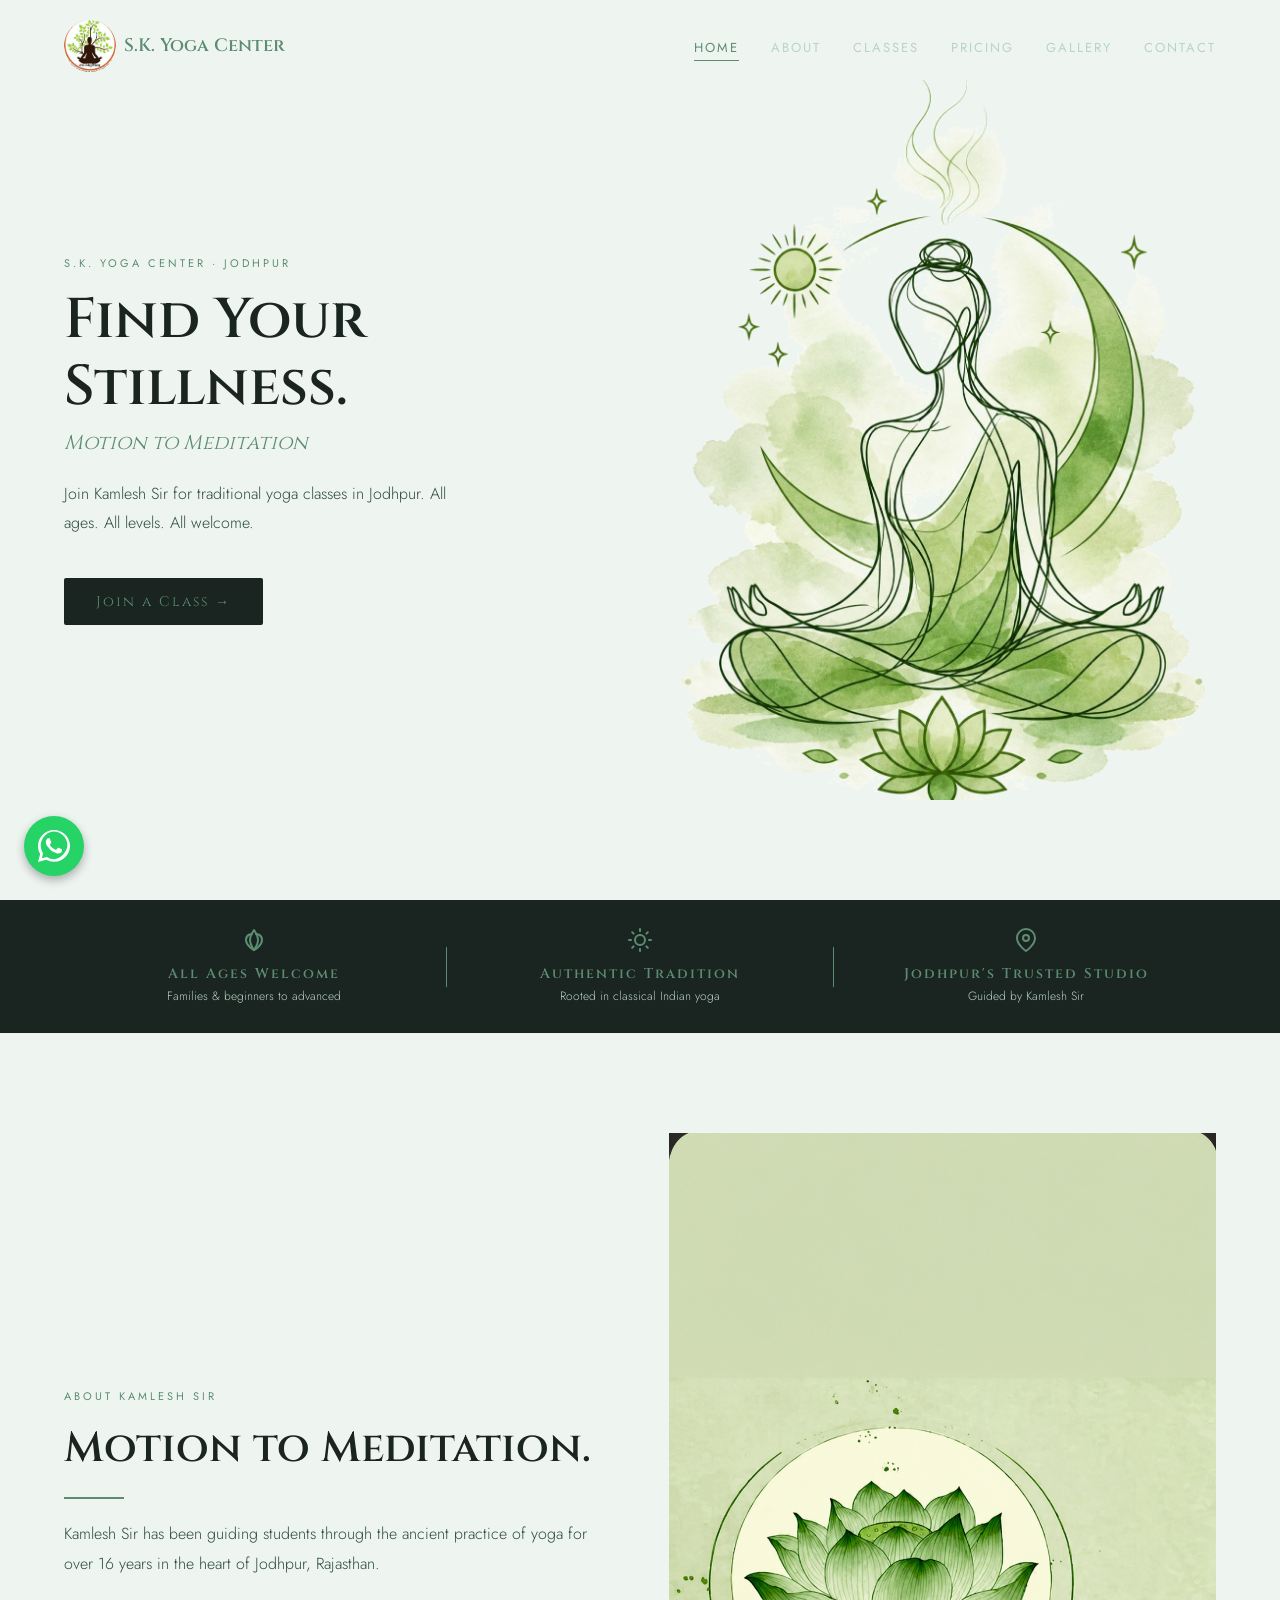
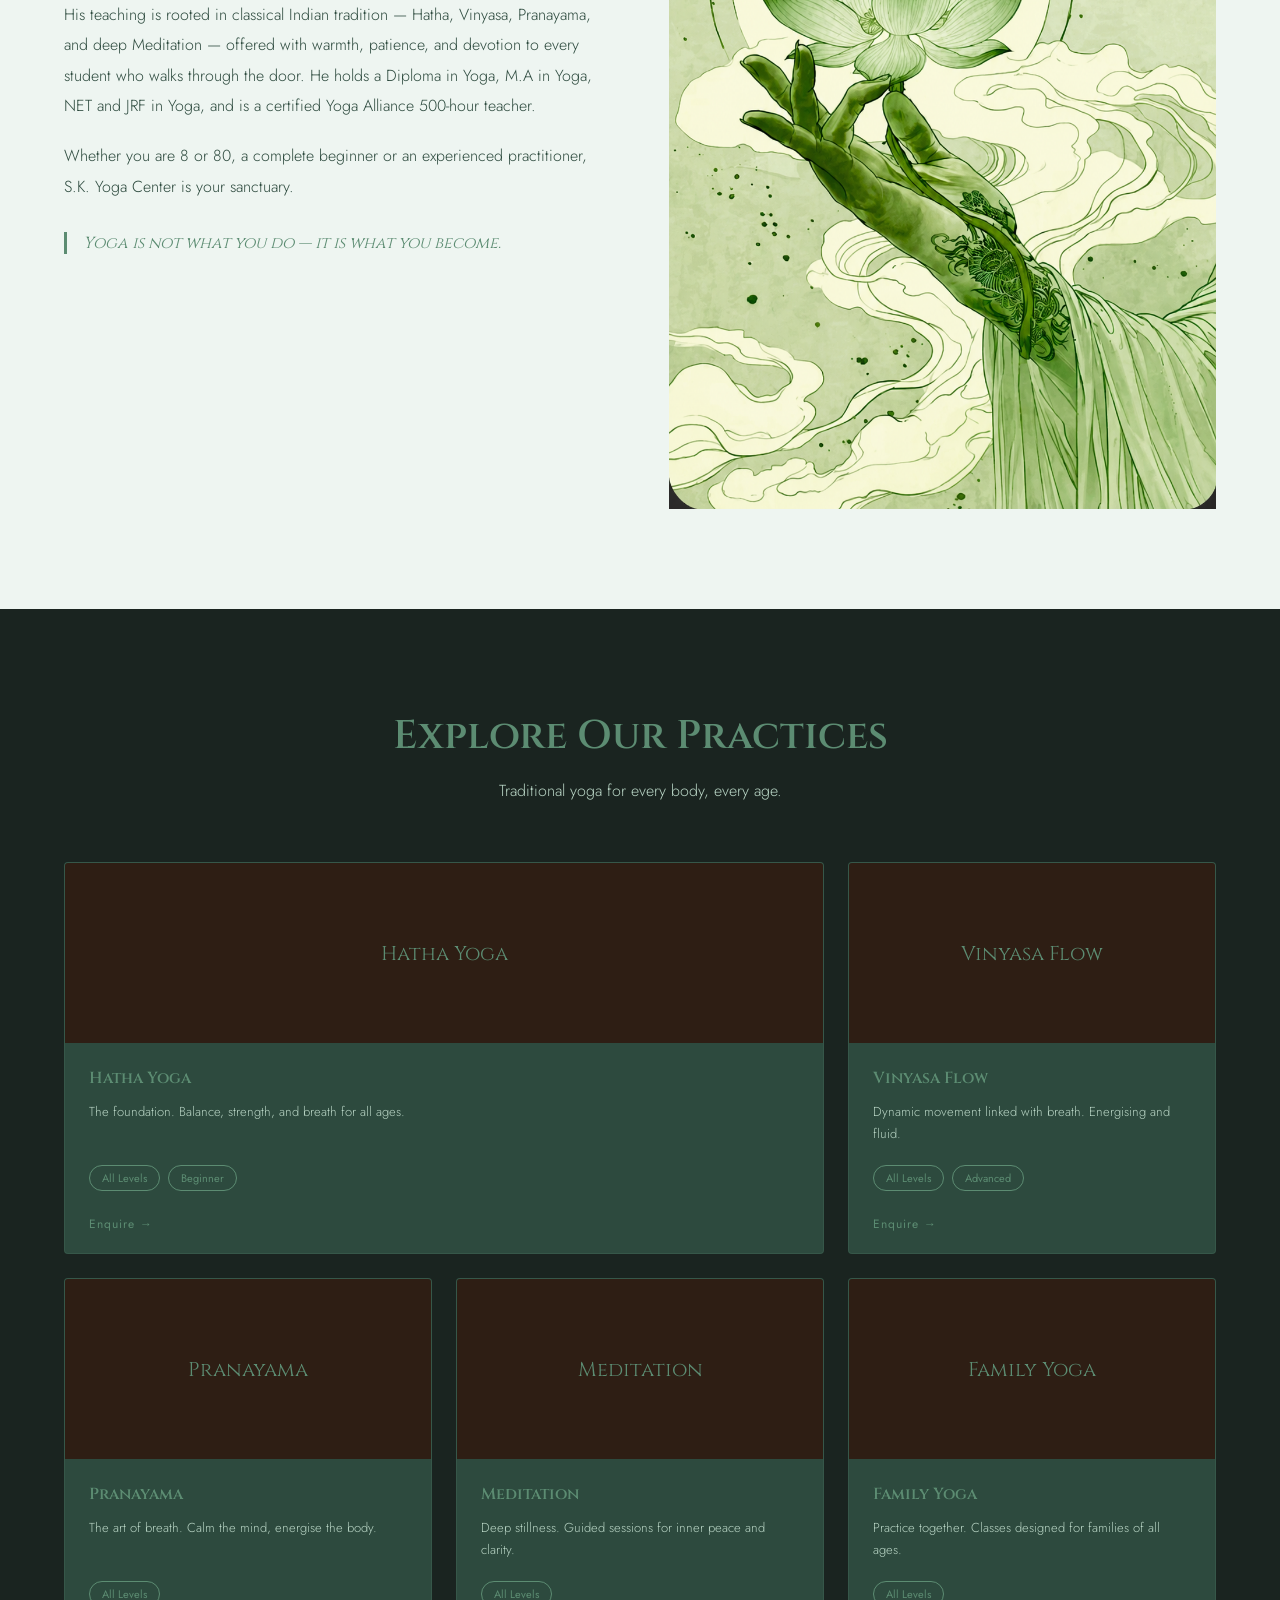
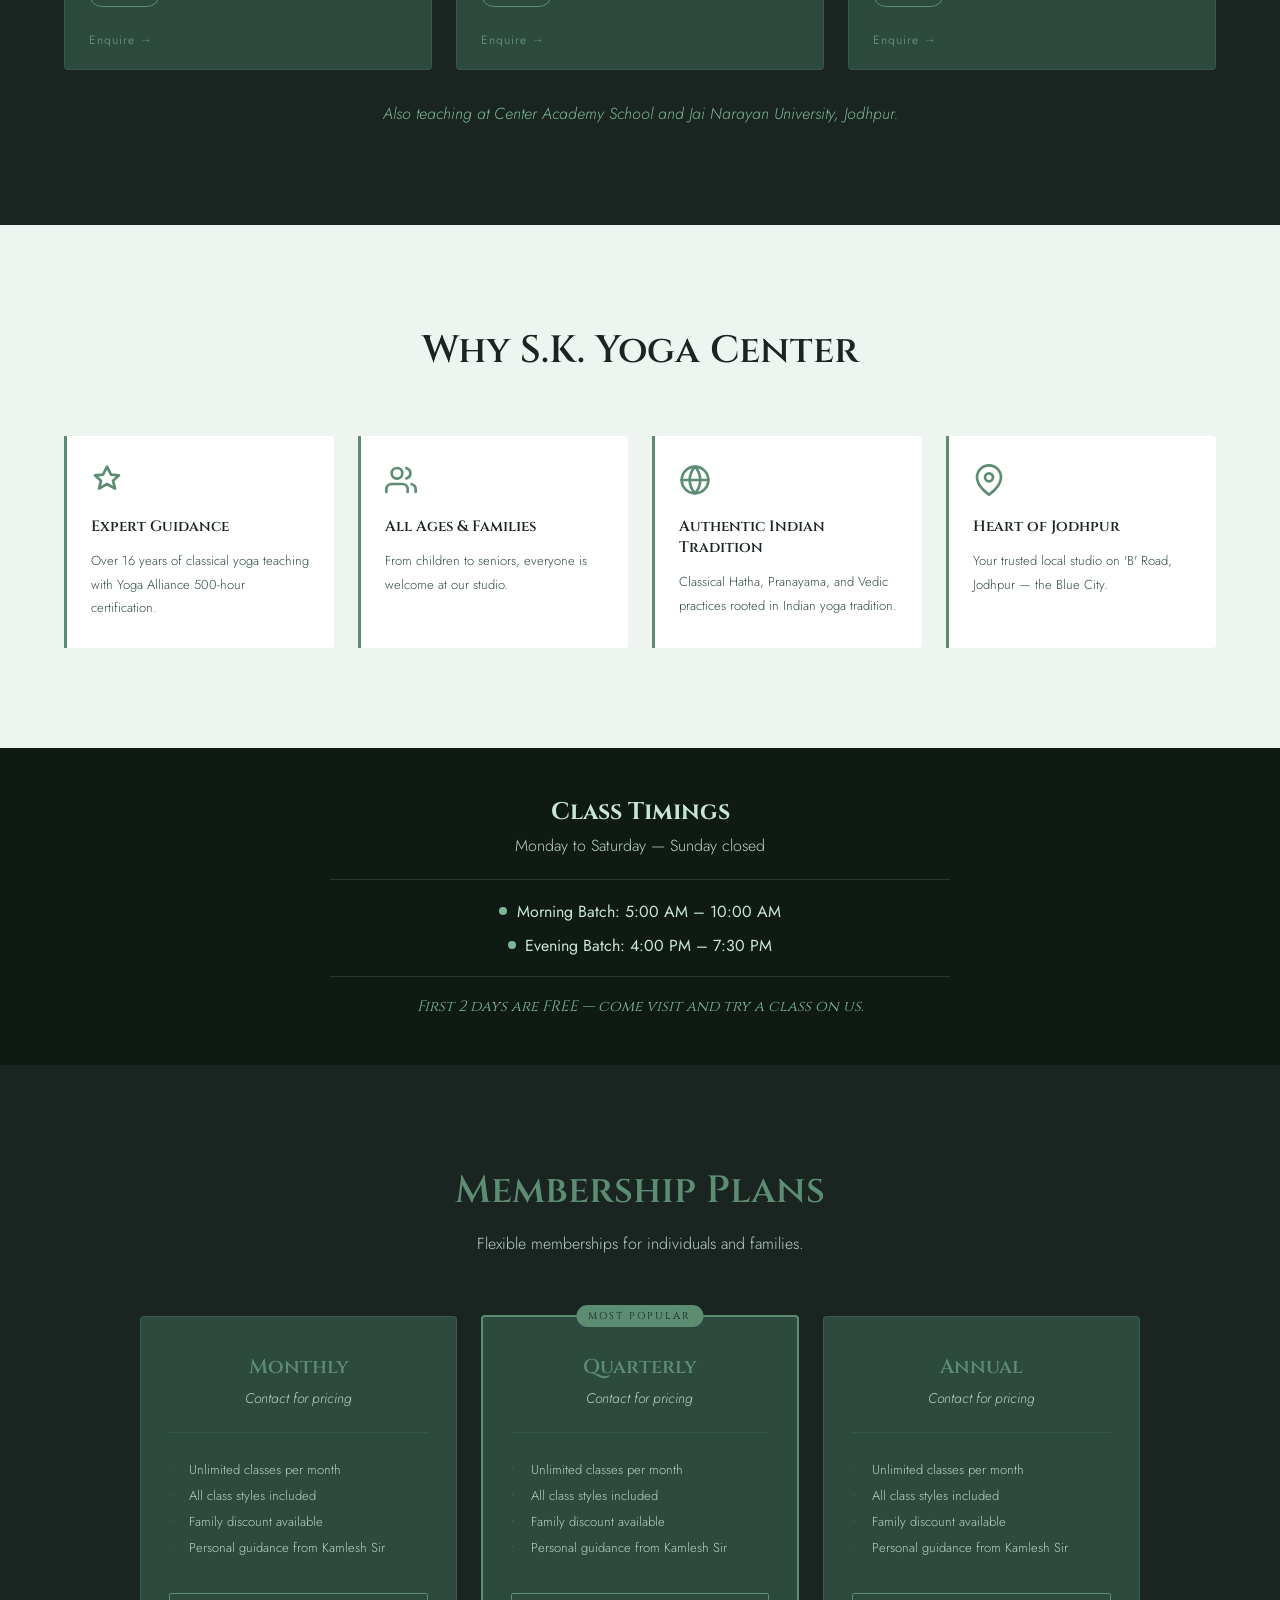
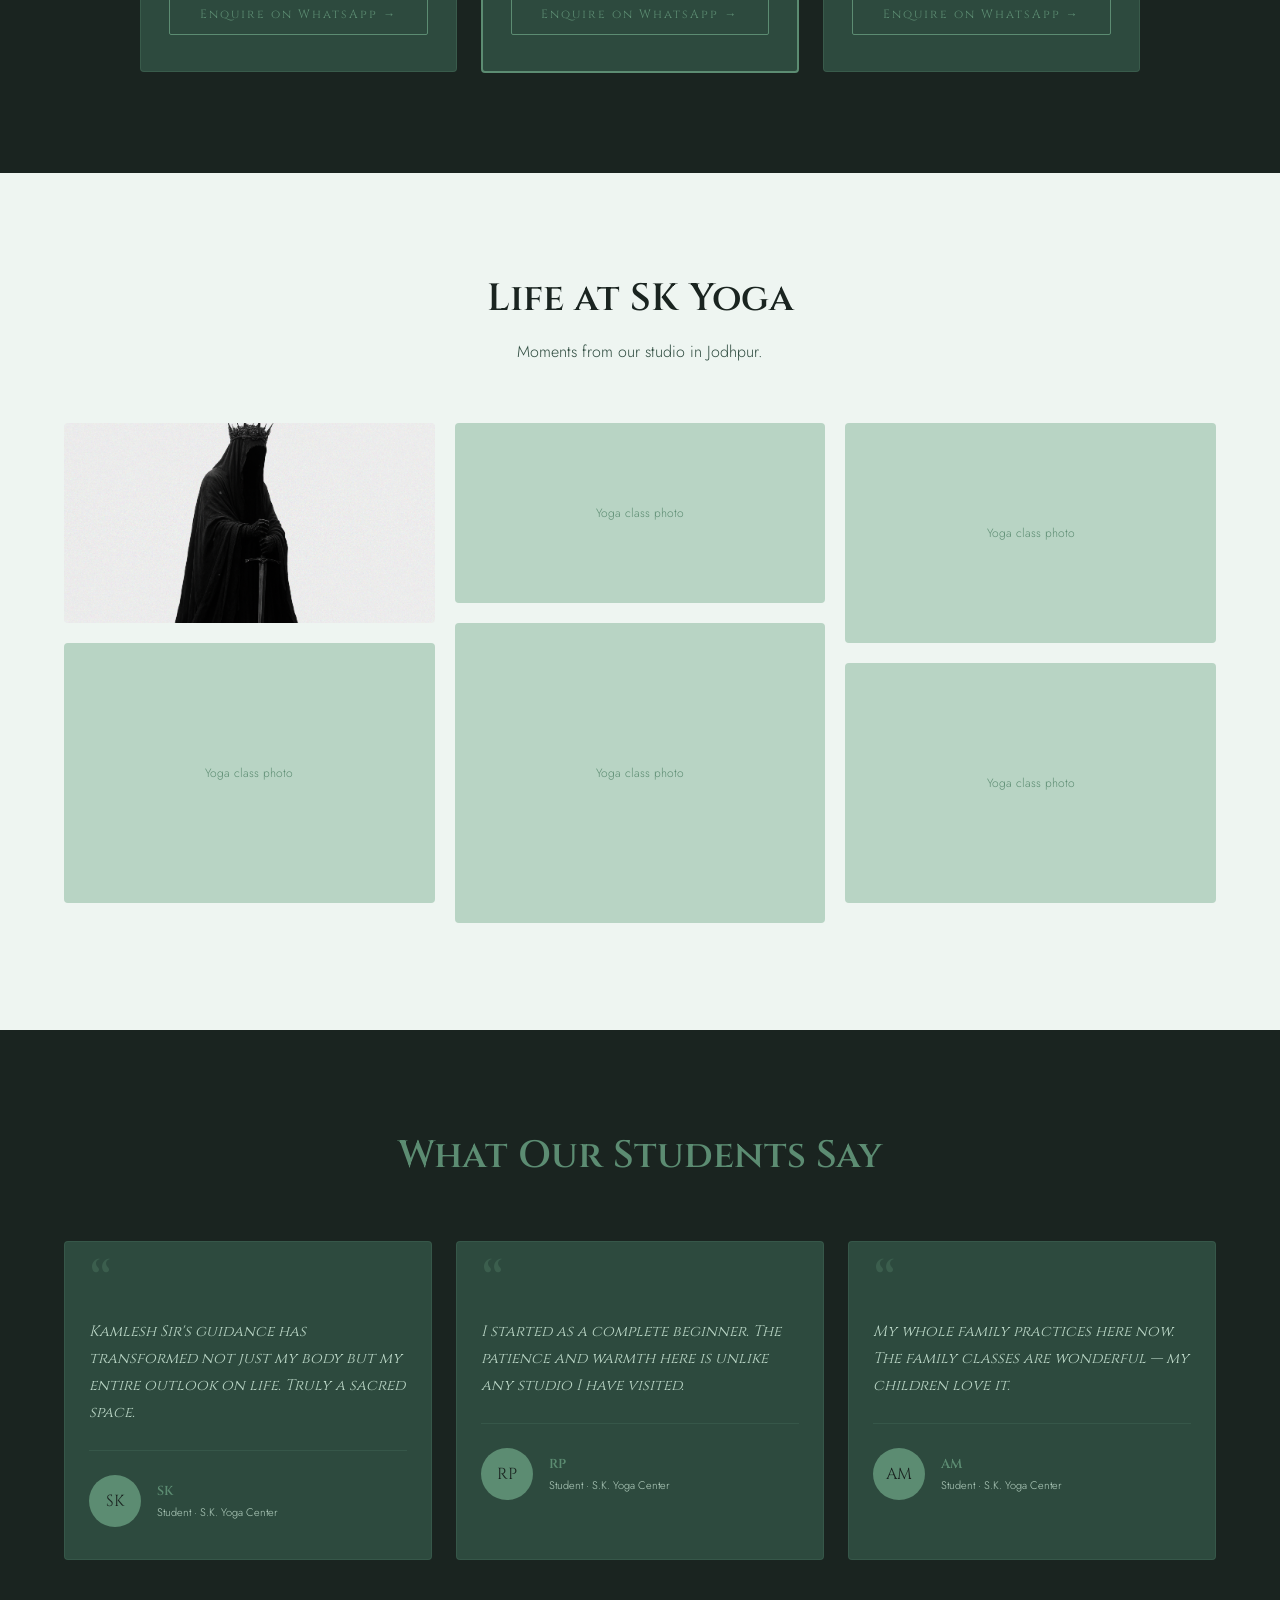
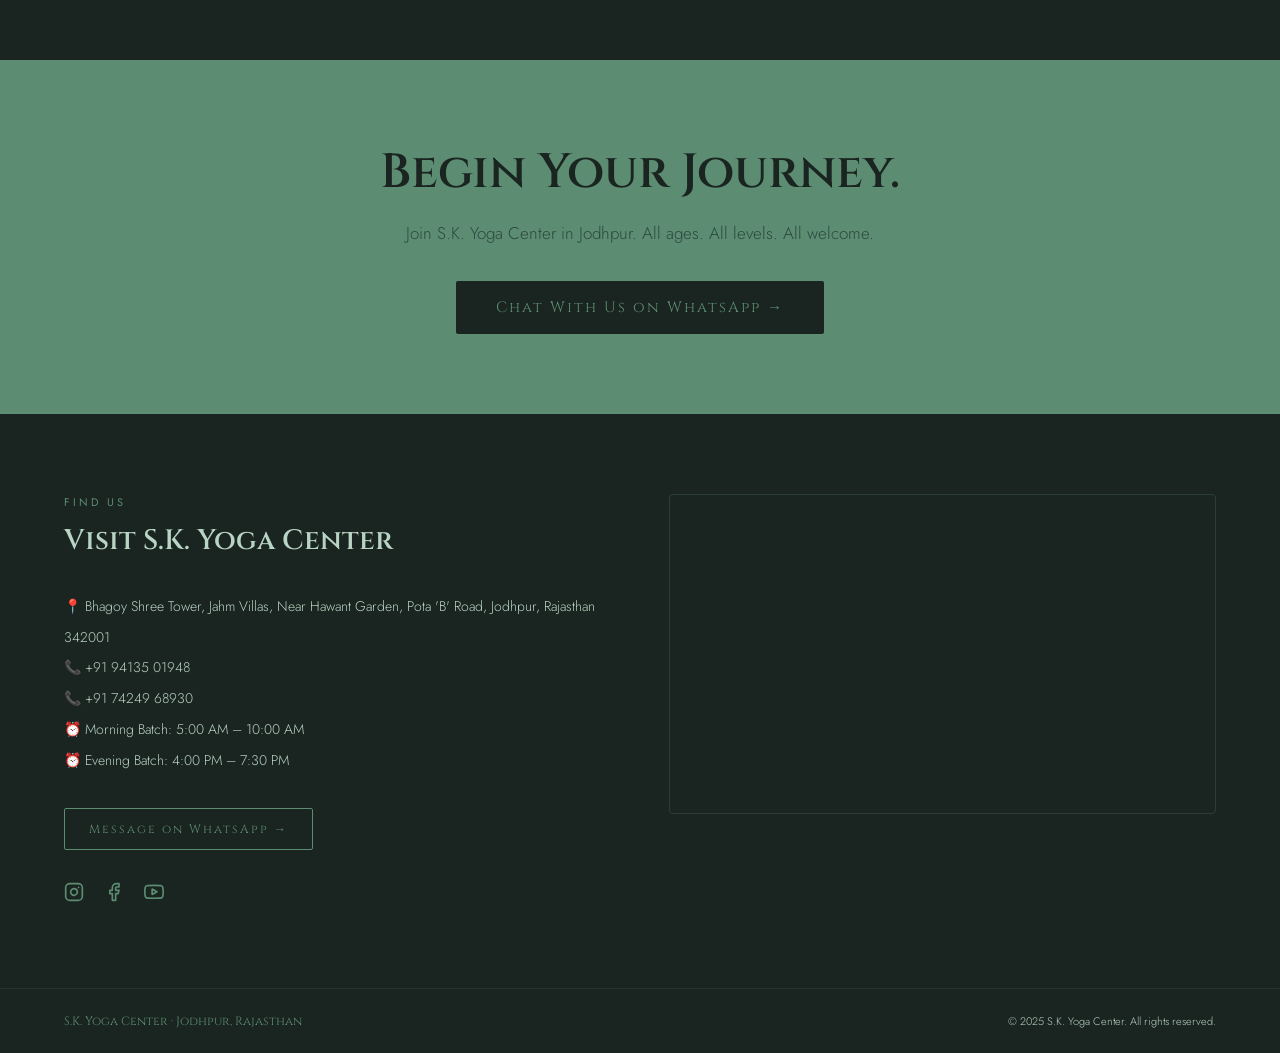
==== commit 4fa75fcc: "updated website" ====
--- a/index.html
+++ b/index.html
@@ -3,8 +3,11 @@
 <head>
     <meta charset="UTF-8">
     <meta name="viewport" content="width=device-width, initial-scale=1.0">
-    <title>SK Yoga Classes | Jodhpur</title>
-    <meta name="description" content="Join Kamlesh Sir for traditional yoga classes in Jodhpur. Authentic Indian tradition for all ages. Hatha, Vinyasa, Pranayama, and Meditation.">
+    <title>S.K. Yoga Center Jodhpur | Traditional Yoga Classes</title>
+    <meta name="description" content="S.K. Yoga Center in Jodhpur — traditional yoga for all ages and families. Hatha, Vinyasa, Pranayama, Meditation. 16 years of experience. Guided by Kamlesh Sir.">
+    <meta name="keywords" content="yoga classes jodhpur, sk yoga center jodhpur, kamlesh sir yoga, hatha yoga jodhpur, yoga for beginners jodhpur, family yoga jodhpur, b road jodhpur yoga, yoga alliance jodhpur">
+    <meta name="geo.region" content="IN-RJ">
+    <meta name="geo.placename" content="Jodhpur">
     <link rel="preconnect" href="https://fonts.googleapis.com">
     <link rel="preconnect" href="https://fonts.gstatic.com" crossorigin>
     <link href="https://fonts.googleapis.com/css2?family=Cinzel:ital,wght@0,400;0,600;1,400&family=Jost:ital,wght@0,300;0,400;0,500;1,300&display=swap" rel="stylesheet">
@@ -15,7 +18,7 @@
     <!-- Section 1: Navbar -->
     <nav id="navbar" class="navbar">
         <div class="nav-container">
-            <div class="logo">SK Yoga Classes</div>
+            <div class="logo"><img src="SK yoga.jpeg" alt="S.K. Yoga Center Logo" style="height: 52px; width: 52px; object-fit: cover; border-radius: 50%; vertical-align: middle; margin-right: 8px;">S.K. Yoga Center</div>
             <div class="hamburger" id="hamburger">
                 <span></span>
                 <span></span>
@@ -33,7 +36,7 @@
     </nav>
 
     <!-- Floating WhatsApp Button -->
-    <a href="https://wa.me/91XXXXXXXXXX" class="floating-wa" target="_blank" rel="noopener noreferrer">
+    <a href="https://wa.me/919413501948?text=Hello%2C%20I%20am%20enquiring%20about%20yoga%20classes%20at%20S.K.%20Yoga%20Center%2C%20Jodhpur.%20Could%20you%20please%20share%20more%20details%3F" class="floating-wa" target="_blank" rel="noopener noreferrer">
         <svg viewBox="0 0 24 24" fill="currentColor" xmlns="http://www.w3.org/2000/svg">
             <path d="M12.031 0C5.4 0 .025 5.378.025 12.012c0 2.118.55 4.186 1.595 6.009L0 24l6.126-1.606c1.782.95 3.791 1.453 5.898 1.453h.005c6.629 0 12.004-5.379 12.004-12.013C24.033 5.378 18.66 0 12.031 0zm0 21.849h-.004c-1.788 0-3.541-.48-5.077-1.39l-.364-.216-3.774.989.999-3.681-.237-.377a10.02 10.02 0 01-1.543-5.328C2.03 5.485 7.4 1.115 12.031 1.115c4.633 0 10.003 4.37 10.003 10.005 0 5.632-5.37 10.729-10.003 10.729zm5.482-7.51c-.302-.15-1.782-.879-2.062-.979-.279-.1-.483-.15-.684.15-.202.302-.784.979-.96 1.18-.178.2-.355.225-.657.075-.302-.15-1.272-.468-2.42-1.49-.894-.796-1.498-1.78-1.674-2.08-.178-.3-.02-.465.13-.615.137-.137.302-.35.454-.525.15-.175.202-.3.302-.5.1-.2.05-.375-.025-.525-.075-.15-.684-1.65-.935-2.26-.245-.595-.494-.515-.684-.525-.178-.01-.383-.01-.584-.01-.2 0-.528.075-.805.375-.279.3-1.056 1.03-1.056 2.51s1.08 2.91 1.232 3.11c.15.2 2.118 3.23 5.127 4.53.715.31 1.274.495 1.708.635.719.23 1.373.195 1.888.12.576-.085 1.782-.73 2.034-1.435.252-.705.252-1.31.178-1.435-.075-.125-.279-.2-.581-.35z"/>
         </svg>
@@ -43,14 +46,14 @@
     <section id="home" class="hero section-padding">
         <div class="hero-content">
             <div class="hero-text">
-                <span class="label animate-element">SK Yoga Classes &middot; Jodhpur</span>
+                <span class="label animate-element">S.K. YOGA CENTER &middot; JODHPUR</span>
                 <h1 class="animate-element">Find Your Stillness.</h1>
                 <p class="subheading animate-element">Motion to Meditation</p>
                 <p class="body-text animate-element">Join Kamlesh Sir for traditional yoga classes in Jodhpur. All ages. All levels. All welcome.</p>
-                <a href="#classes" class="btn animate-element">Join a Class &rarr;</a>
+                <a href="https://wa.me/919413501948?text=Hello%2C%20I%20am%20enquiring%20about%20yoga%20classes%20at%20S.K.%20Yoga%20Center%2C%20Jodhpur.%20Could%20you%20please%20share%20more%20details%3F" class="btn animate-element" target="_blank" rel="noopener noreferrer">Join a Class &rarr;</a>
             </div>
             <div class="hero-image">
-                <img src="img1.png" alt="Yoga practice at SK Yoga Classes" loading="eager" class="animate-element">
+                <img src="img1.png" alt="Yoga practice at S.K. Yoga Center" loading="eager" class="animate-element">
             </div>
         </div>
     </section>
@@ -93,9 +96,9 @@
                 <span class="label animate-element">About Kamlesh Sir</span>
                 <h2 class="animate-element">Motion to Meditation.</h2>
                 <div class="gold-rule animate-element"></div>
-                <p class="animate-element">Kamlesh Sir has been guiding students through the ancient practice of yoga for over 20 years in the heart of Jodhpur, Rajasthan.</p>
-                <p class="animate-element">His teaching is rooted in classical Indian tradition — Hatha, Vinyasa, Pranayama, and deep Meditation — offered with warmth, patience, and devotion to every student who walks through the door.</p>
-                <p class="animate-element">Whether you are 8 or 80, a complete beginner or an experienced practitioner, SK Yoga Classes is your sanctuary.</p>
+                <p class="animate-element">Kamlesh Sir has been guiding students through the ancient practice of yoga for over 16 years in the heart of Jodhpur, Rajasthan.</p>
+                <p class="animate-element">His teaching is rooted in classical Indian tradition — Hatha, Vinyasa, Pranayama, and deep Meditation — offered with warmth, patience, and devotion to every student who walks through the door. He holds a Diploma in Yoga, M.A in Yoga, NET and JRF in Yoga, and is a certified Yoga Alliance 500-hour teacher.</p>
+                <p class="animate-element">Whether you are 8 or 80, a complete beginner or an experienced practitioner, S.K. Yoga Center is your sanctuary.</p>
                 <blockquote class="animate-element">Yoga is not what you do — it is what you become.</blockquote>
             </div>
             <div class="about-image">
@@ -121,7 +124,7 @@
                             <span class="tag">All Levels</span>
                             <span class="tag">Beginner</span>
                         </div>
-                        <a href="https://wa.me/91XXXXXXXXXX" class="enquire-link" target="_blank">Enquire &rarr;</a>
+                        <a href="https://wa.me/919413501948?text=Hello%2C%20I%20am%20enquiring%20about%20yoga%20classes%20at%20S.K.%20Yoga%20Center%2C%20Jodhpur.%20Could%20you%20please%20share%20more%20details%3F" class="enquire-link" target="_blank">Enquire &rarr;</a>
                     </div>
                 </div>
 
@@ -134,7 +137,7 @@
                             <span class="tag">All Levels</span>
                             <span class="tag">Advanced</span>
                         </div>
-                        <a href="https://wa.me/91XXXXXXXXXX" class="enquire-link" target="_blank">Enquire &rarr;</a>
+                        <a href="https://wa.me/919413501948?text=Hello%2C%20I%20am%20enquiring%20about%20yoga%20classes%20at%20S.K.%20Yoga%20Center%2C%20Jodhpur.%20Could%20you%20please%20share%20more%20details%3F" class="enquire-link" target="_blank">Enquire &rarr;</a>
                     </div>
                 </div>
 
@@ -146,7 +149,7 @@
                         <div class="tags">
                             <span class="tag">All Levels</span>
                         </div>
-                        <a href="https://wa.me/91XXXXXXXXXX" class="enquire-link" target="_blank">Enquire &rarr;</a>
+                        <a href="https://wa.me/919413501948?text=Hello%2C%20I%20am%20enquiring%20about%20yoga%20classes%20at%20S.K.%20Yoga%20Center%2C%20Jodhpur.%20Could%20you%20please%20share%20more%20details%3F" class="enquire-link" target="_blank">Enquire &rarr;</a>
                     </div>
                 </div>
 
@@ -158,7 +161,7 @@
                         <div class="tags">
                             <span class="tag">All Levels</span>
                         </div>
-                        <a href="https://wa.me/91XXXXXXXXXX" class="enquire-link" target="_blank">Enquire &rarr;</a>
+                        <a href="https://wa.me/919413501948?text=Hello%2C%20I%20am%20enquiring%20about%20yoga%20classes%20at%20S.K.%20Yoga%20Center%2C%20Jodhpur.%20Could%20you%20please%20share%20more%20details%3F" class="enquire-link" target="_blank">Enquire &rarr;</a>
                     </div>
                 </div>
 
@@ -169,49 +172,70 @@
                         <p>Practice together. Classes designed for families of all ages.</p>
                         <div class="tags">
                             <span class="tag">All Levels</span>
-                            <span class="tag">Families</span>
-                        </div>
-                        <a href="https://wa.me/91XXXXXXXXXX" class="enquire-link" target="_blank">Enquire &rarr;</a>
-                    </div>
-                </div>
-            </div>
+                        </div>
+                        <a href="https://wa.me/919413501948?text=Hello%2C%20I%20am%20enquiring%20about%20yoga%20classes%20at%20S.K.%20Yoga%20Center%2C%20Jodhpur.%20Could%20you%20please%20share%20more%20details%3F" class="enquire-link" target="_blank">Enquire &rarr;</a>
+                    </div>
+                </div>
+            </div>
+            <p style="font-family: 'Jost', sans-serif; font-weight: 300; font-style: italic; text-align: center; color: #7AB896; margin-top: 2rem;">Also teaching at Center Academy School and Jai Narayan University, Jodhpur.</p>
         </div>
     </section>
 
     <!-- Section 6: Why Choose Us -->
     <section class="why-us section-padding">
         <div class="why-container">
-            <h2 class="animate-element">Why SK Yoga Classes</h2>
+            <h2 class="animate-element">Why S.K. Yoga Center</h2>
             <div class="why-grid">
                 <div class="why-card animate-card">
                     <div class="icon">
                         <svg viewBox="0 0 24 24" fill="none" stroke="currentColor" stroke-width="2" stroke-linecap="round" stroke-linejoin="round"><path d="M12 2l3 6 6 .5-4.5 4 1.5 6-6-3.5-6 3.5 1.5-6-4.5-4 6-.5 3-6z"/></svg>
                     </div>
                     <h3>Expert Guidance</h3>
-                    <p>Over 20 years of classical yoga teaching experience.</p>
+                    <p>Over 16 years of classical yoga teaching with Yoga Alliance 500-hour certification.</p>
                 </div>
                 <div class="why-card animate-card">
                     <div class="icon">
                         <svg viewBox="0 0 24 24" fill="none" stroke="currentColor" stroke-width="2" stroke-linecap="round" stroke-linejoin="round"><path d="M17 21v-2a4 4 0 0 0-4-4H5a4 4 0 0 0-4 4v2"/><circle cx="9" cy="7" r="4"/><path d="M23 21v-2a4 4 0 0 0-3-3.87"/><path d="M16 3.13a4 4 0 0 1 0 7.75"/></svg>
                     </div>
                     <h3>All Ages & Families</h3>
-                    <p>From children to seniors, everyone is welcome.</p>
+                    <p>From children to seniors, everyone is welcome at our studio.</p>
                 </div>
                 <div class="why-card animate-card">
                     <div class="icon">
                         <svg viewBox="0 0 24 24" fill="none" stroke="currentColor" stroke-width="2" stroke-linecap="round" stroke-linejoin="round"><circle cx="12" cy="12" r="10"/><path d="M2 12h20"/><path d="M12 2a15.3 15.3 0 0 1 4 10 15.3 15.3 0 0 1-4 10 15.3 15.3 0 0 1-4-10 15.3 15.3 0 0 1 4-10z"/></svg>
                     </div>
                     <h3>Authentic Indian Tradition</h3>
-                    <p>Classical Hatha, Pranayama, and Vedic practices.</p>
+                    <p>Classical Hatha, Pranayama, and Vedic practices rooted in Indian yoga tradition.</p>
                 </div>
                 <div class="why-card animate-card">
                     <div class="icon">
                         <svg viewBox="0 0 24 24" fill="none" stroke="currentColor" stroke-width="2" stroke-linecap="round" stroke-linejoin="round"><path d="M21 10c0 7-9 13-9 13s-9-6-9-13a9 9 0 0 1 18 0z"/><circle cx="12" cy="10" r="3"/></svg>
                     </div>
                     <h3>Heart of Jodhpur</h3>
-                    <p>Your trusted local studio in the Blue City.</p>
-                </div>
-            </div>
+                    <p>Your trusted local studio on 'B' Road, Jodhpur — the Blue City.</p>
+                </div>
+            </div>
+        </div>
+    </section>
+
+    <!-- Section 6.5: Class Timings -->
+    <section class="timings" style="background: #0f1a14; text-align: center; padding: 3rem 2rem;">
+        <div style="max-width: 620px; margin: 0 auto;">
+            <h2 class="animate-element" style="font-family: 'Cinzel', serif; margin-bottom: 0.4rem; color: #C8E6D4;">Class Timings</h2>
+            <p class="section-sub animate-element" style="margin-bottom: 1.4rem;">Monday to Saturday &mdash; Sunday closed</p>
+            <hr style="border: none; border-top: 1px solid rgba(122,184,150,0.2); margin-bottom: 1.2rem;">
+            <div style="display: flex; flex-direction: column; gap: 0.7rem; margin-bottom: 1.2rem;">
+                <p class="animate-element" style="font-family: 'Jost', sans-serif; font-weight: 400; font-size: 16px; color: #C8E6D4; margin: 0; display: flex; align-items: center; justify-content: center; gap: 0.6rem;">
+                    <svg width="8" height="8" viewBox="0 0 8 8" fill="#7AB896" xmlns="http://www.w3.org/2000/svg"><circle cx="4" cy="4" r="4"/></svg>
+                    Morning Batch: 5:00 AM &ndash; 10:00 AM
+                </p>
+                <p class="animate-element" style="font-family: 'Jost', sans-serif; font-weight: 400; font-size: 16px; color: #C8E6D4; margin: 0; display: flex; align-items: center; justify-content: center; gap: 0.6rem;">
+                    <svg width="8" height="8" viewBox="0 0 8 8" fill="#7AB896" xmlns="http://www.w3.org/2000/svg"><circle cx="4" cy="4" r="4"/></svg>
+                    Evening Batch: 4:00 PM &ndash; 7:30 PM
+                </p>
+            </div>
+            <hr style="border: none; border-top: 1px solid rgba(122,184,150,0.2); margin-bottom: 1.2rem;">
+            <p class="animate-element" style="font-family: 'Cinzel', serif; font-style: italic; font-size: 15px; color: #7AB896; margin: 0;">First 2 days are FREE &mdash; come visit and try a class on us.</p>
         </div>
     </section>
 
@@ -232,7 +256,7 @@
                         <li>Family discount available</li>
                         <li>Personal guidance from Kamlesh Sir</li>
                     </ul>
-                    <a href="https://wa.me/91XXXXXXXXXX" class="price-btn" target="_blank">Enquire on WhatsApp &rarr;</a>
+                    <a href="https://wa.me/919413501948?text=Hello%2C%20I%20am%20enquiring%20about%20yoga%20classes%20at%20S.K.%20Yoga%20Center%2C%20Jodhpur.%20Could%20you%20please%20share%20more%20details%3F" class="price-btn" target="_blank">Enquire on WhatsApp &rarr;</a>
                 </div>
 
                 <div class="price-card featured animate-card">
@@ -246,7 +270,7 @@
                         <li>Family discount available</li>
                         <li>Personal guidance from Kamlesh Sir</li>
                     </ul>
-                    <a href="https://wa.me/91XXXXXXXXXX" class="price-btn" target="_blank">Enquire on WhatsApp &rarr;</a>
+                    <a href="https://wa.me/919413501948?text=Hello%2C%20I%20am%20enquiring%20about%20yoga%20classes%20at%20S.K.%20Yoga%20Center%2C%20Jodhpur.%20Could%20you%20please%20share%20more%20details%3F" class="price-btn" target="_blank">Enquire on WhatsApp &rarr;</a>
                 </div>
 
                 <div class="price-card animate-card">
@@ -259,7 +283,7 @@
                         <li>Family discount available</li>
                         <li>Personal guidance from Kamlesh Sir</li>
                     </ul>
-                    <a href="https://wa.me/91XXXXXXXXXX" class="price-btn" target="_blank">Enquire on WhatsApp &rarr;</a>
+                    <a href="https://wa.me/919413501948?text=Hello%2C%20I%20am%20enquiring%20about%20yoga%20classes%20at%20S.K.%20Yoga%20Center%2C%20Jodhpur.%20Could%20you%20please%20share%20more%20details%3F" class="price-btn" target="_blank">Enquire on WhatsApp &rarr;</a>
                 </div>
             </div>
         </div>
@@ -273,7 +297,7 @@
 
             <div class="masonry-grid">
                 <div class="masonry-item animate-card" style="height: 200px;">
-                    <div class="gallery-placeholder">Yoga class photo</div>
+                    <img src="Screenshot 2026-03-14 153500.png" alt="Yoga class photo" style="width: 100%; height: 100%; object-fit: cover;">
                     <div class="overlay"><span>View +</span></div>
                 </div>
                 <div class="masonry-item animate-card" style="height: 260px;">
@@ -304,7 +328,7 @@
     <div id="lightbox" class="lightbox">
         <button id="lightbox-close" class="lightbox-close">&times;</button>
         <div class="lightbox-content">
-            <div class="lightbox-placeholder">Yoga class photo</div>
+            <img id="lightbox-img" src="" alt="Gallery Image">
         </div>
     </div>
 
@@ -322,7 +346,7 @@
                         <div class="avatar">SK</div>
                         <div class="author-info">
                             <span class="name">SK</span>
-                            <span class="title">Student &middot; SK Yoga Classes</span>
+                            <span class="title">Student &middot; S.K. Yoga Center</span>
                         </div>
                     </div>
                 </div>
@@ -335,7 +359,7 @@
                         <div class="avatar">RP</div>
                         <div class="author-info">
                             <span class="name">RP</span>
-                            <span class="title">Student &middot; SK Yoga Classes</span>
+                            <span class="title">Student &middot; S.K. Yoga Center</span>
                         </div>
                     </div>
                 </div>
@@ -348,7 +372,7 @@
                         <div class="avatar">AM</div>
                         <div class="author-info">
                             <span class="name">AM</span>
-                            <span class="title">Student &middot; SK Yoga Classes</span>
+                            <span class="title">Student &middot; S.K. Yoga Center</span>
                         </div>
                     </div>
                 </div>
@@ -360,8 +384,8 @@
     <section class="cta-band section-padding">
         <div class="cta-container">
             <h2 class="animate-element">Begin Your Journey.</h2>
-            <p class="animate-element">Join SK Yoga Classes in Jodhpur. All ages. All levels. All welcome.</p>
-            <a href="https://wa.me/91XXXXXXXXXX" class="cta-btn animate-element" target="_blank">Chat With Us on WhatsApp &rarr;</a>
+            <p class="animate-element">Join S.K. Yoga Center in Jodhpur. All ages. All levels. All welcome.</p>
+            <a href="https://wa.me/919413501948?text=Hello%2C%20I%20am%20enquiring%20about%20yoga%20classes%20at%20S.K.%20Yoga%20Center%2C%20Jodhpur.%20Could%20you%20please%20share%20more%20details%3F" class="cta-btn animate-element" target="_blank">Chat With Us on WhatsApp &rarr;</a>
         </div>
     </section>
 
@@ -369,38 +393,39 @@
     <section id="contact" class="contact section-padding">
         <div class="contact-container">
             <div class="contact-left animate-element">
-                <span class="label">Find Us</span>
-                <h2>Visit SK Yoga Classes</h2>
+                <span class="label">FIND US</span>
+                <h2>Visit S.K. Yoga Center</h2>
                 <div class="details">
-                    <p>📍 Jodhpur, Rajasthan</p>
-                    <p>📞 +91 XXXXXXXXXX</p>
-                    <p>⏰ Morning Batch: 6:00 AM &ndash; 8:00 AM</p>
-                    <p>⏰ Evening Batch: 5:30 PM &ndash; 7:30 PM</p>
-                </div>
-                <a href="https://wa.me/91XXXXXXXXXX" class="contact-btn" target="_blank">Message on WhatsApp &rarr;</a>
+                    <p>&#128205; Bhagoy Shree Tower, Jahm Villas, Near Hawant Garden, Pota 'B' Road, Jodhpur, Rajasthan 342001</p>
+                    <p>&#128222; +91 94135 01948</p>
+                    <p>&#128222; +91 74249 68930</p>
+                    <p>&#9200; Morning Batch: 5:00 AM &ndash; 10:00 AM</p>
+                    <p>&#9200; Evening Batch: 4:00 PM &ndash; 7:30 PM</p>
+                </div>
+                <a href="https://wa.me/919413501948?text=Hello%2C%20I%20am%20enquiring%20about%20yoga%20classes%20at%20S.K.%20Yoga%20Center%2C%20Jodhpur.%20Could%20you%20please%20share%20more%20details%3F" class="contact-btn" target="_blank">Message on WhatsApp &rarr;</a>
                 <div class="socials">
-                    <a href="#" aria-label="Instagram">
+                    <a href="https://www.instagram.com/sk_yoga_center" aria-label="Instagram" target="_blank" rel="noopener noreferrer">
                         <svg viewBox="0 0 24 24" fill="none" stroke="currentColor" stroke-width="2" stroke-linecap="round" stroke-linejoin="round"><rect x="2" y="2" width="20" height="20" rx="5" ry="5"/><path d="M16 11.37A4 4 0 1 1 12.63 8 4 4 0 0 1 16 11.37z"/><line x1="17.5" y1="6.5" x2="17.51" y2="6.5"/></svg>
                     </a>
-                    <a href="#" aria-label="Facebook">
+                    <a href="https://www.facebook.com/search/top?q=Kamlesh+Yogi" aria-label="Facebook" target="_blank" rel="noopener noreferrer">
                         <svg viewBox="0 0 24 24" fill="none" stroke="currentColor" stroke-width="2" stroke-linecap="round" stroke-linejoin="round"><path d="M18 2h-3a5 5 0 0 0-5 5v3H7v4h3v8h4v-8h3l1-4h-4V7a1 1 0 0 1 1-1h3z"/></svg>
                     </a>
-                    <a href="#" aria-label="YouTube">
+                    <a href="https://www.youtube.com/results?search_query=Kamlesh+Perjapati" aria-label="YouTube" target="_blank" rel="noopener noreferrer">
                         <svg viewBox="0 0 24 24" fill="none" stroke="currentColor" stroke-width="2" stroke-linecap="round" stroke-linejoin="round"><path d="M22.54 6.42a2.78 2.78 0 0 0-1.94-2C18.88 4 12 4 12 4s-6.88 0-8.6.46a2.78 2.78 0 0 0-1.94 2A29 29 0 0 0 1 11.75a29 29 0 0 0 .46 5.33 2.78 2.78 0 0 0 1.94 2c1.72.46 8.6.46 8.6.46s6.88 0 8.6-.46a2.78 2.78 0 0 0 1.94-2 29 29 0 0 0 .46-5.33 29 29 0 0 0-.46-5.33z"/><polygon points="9.75 15.02 15.5 11.75 9.75 8.48 9.75 15.02"/></svg>
                     </a>
                 </div>
             </div>
             <div class="contact-right animate-element">
                 <!-- Embedded Google Map for Jodhpur -->
-                <iframe src="https://www.google.com/maps/embed?pb=!1m18!1m12!1m3!1d114400.12269225883!2d72.93721796781295!3d26.270119865610264!2m3!1f0!2f0!3f0!3m2!1i1024!2i768!4f13.1!3m3!1m2!1s0x39418c4eaa06fcb9%3A0x7d6a54f06554b426!2sJodhpur%2C%20Rajasthan!5e0!3m2!1sen!2sin!4v1700000000000!5m2!1sen!2sin" width="100%" height="320" style="border:0;" allowfullscreen="" loading="lazy" referrerpolicy="no-referrer-when-downgrade"></iframe>
+                <iframe src="https://www.google.com/maps/embed?pb=!1m18!1m12!1m3!1d3578.8!2d73.0243!3d26.2389!2m3!1f0!2f0!3f0!3m2!1i1024!2i768!4f13.1!3m3!1m2!1s0x39418bf1b7a3de67%3A0xa8bfb5c16789e46a!2sB+Road%2C+Jodhpur%2C+Rajasthan!5e0!3m2!1sen!2sin!4v1715000000000!5m2!1sen!2sin" width="100%" height="320" style="border:0;" allowfullscreen="" loading="lazy" referrerpolicy="no-referrer-when-downgrade"></iframe>
             </div>
         </div>
     </section>
 
     <footer class="footer">
         <div class="footer-container">
-            <div class="footer-left">SK Yoga Classes &middot; Jodhpur, Rajasthan</div>
-            <div class="footer-right">&copy; 2025 SK Yoga Classes. All rights reserved.</div>
+            <div class="footer-left">S.K. Yoga Center &middot; Jodhpur, Rajasthan</div>
+            <div class="footer-right">&copy; 2025 S.K. Yoga Center. All rights reserved.</div>
         </div>
     </footer>
 
--- a/styles.css
+++ b/styles.css
@@ -711,19 +711,17 @@
 }
 
 .lightbox-content {
-    width: 80%;
-    height: 80%;
-    background-color: var(--cream);
+    width: 90%;
+    height: 90%;
     display: flex;
     justify-content: center;
     align-items: center;
-    border-radius: 4px;
-}
-
-.lightbox-placeholder {
-    font-size: 16px;
-    color: var(--gold);
-    font-weight: 300;
+}
+
+#lightbox-img {
+    max-width: 100%;
+    max-height: 100%;
+    object-fit: contain;
 }
 
 /* Testimonials */
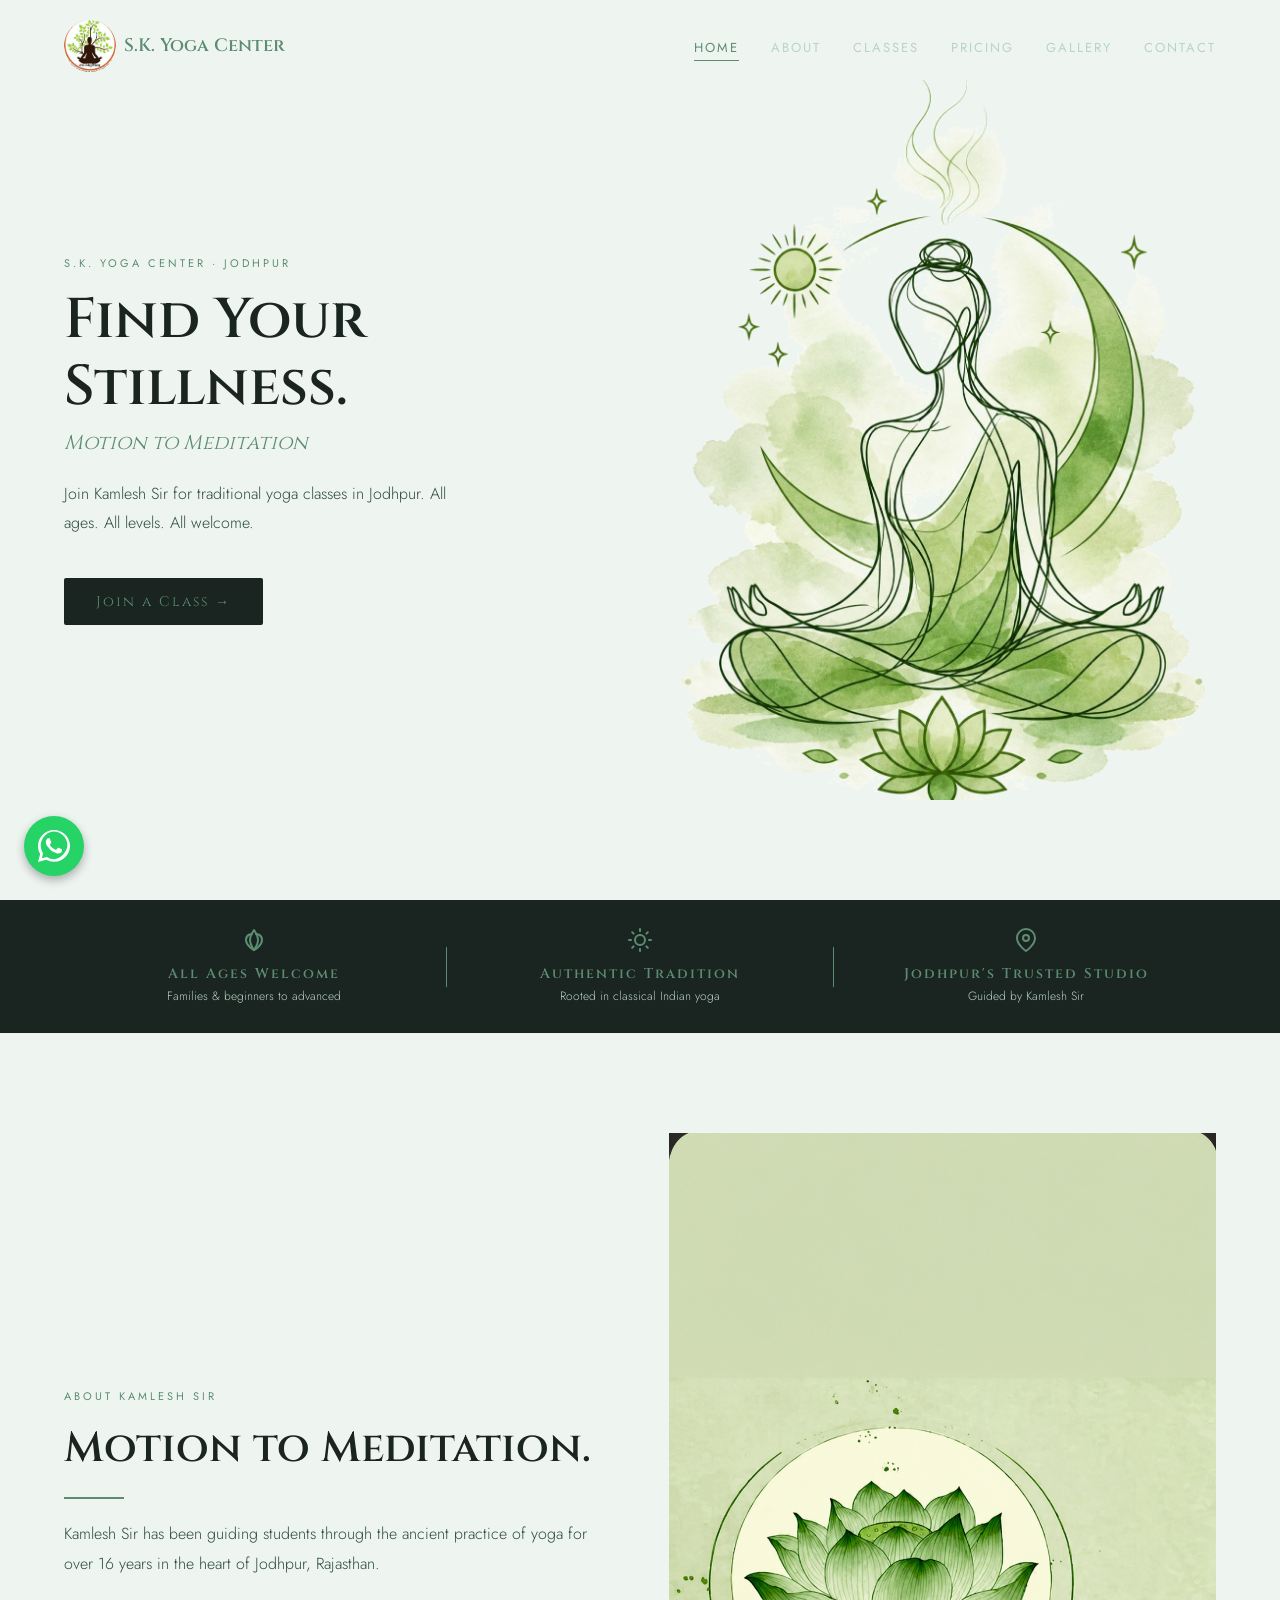
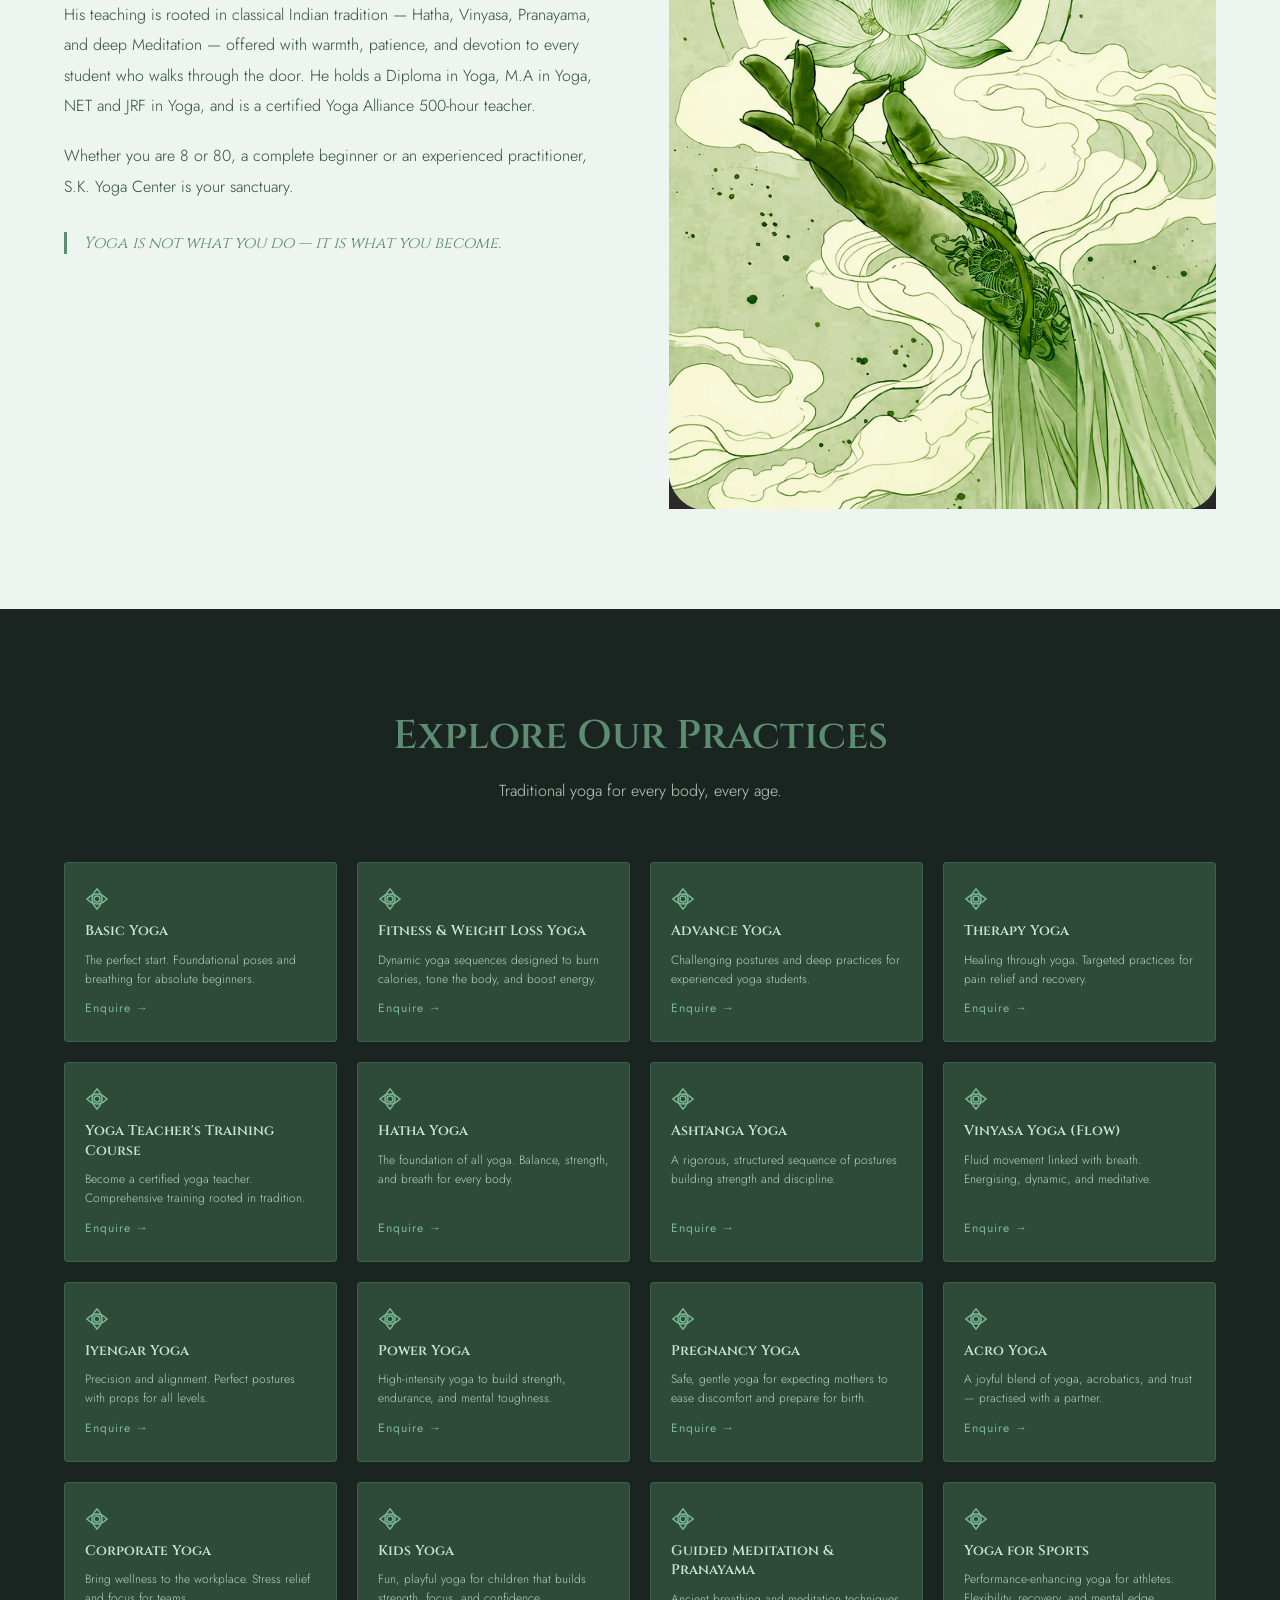
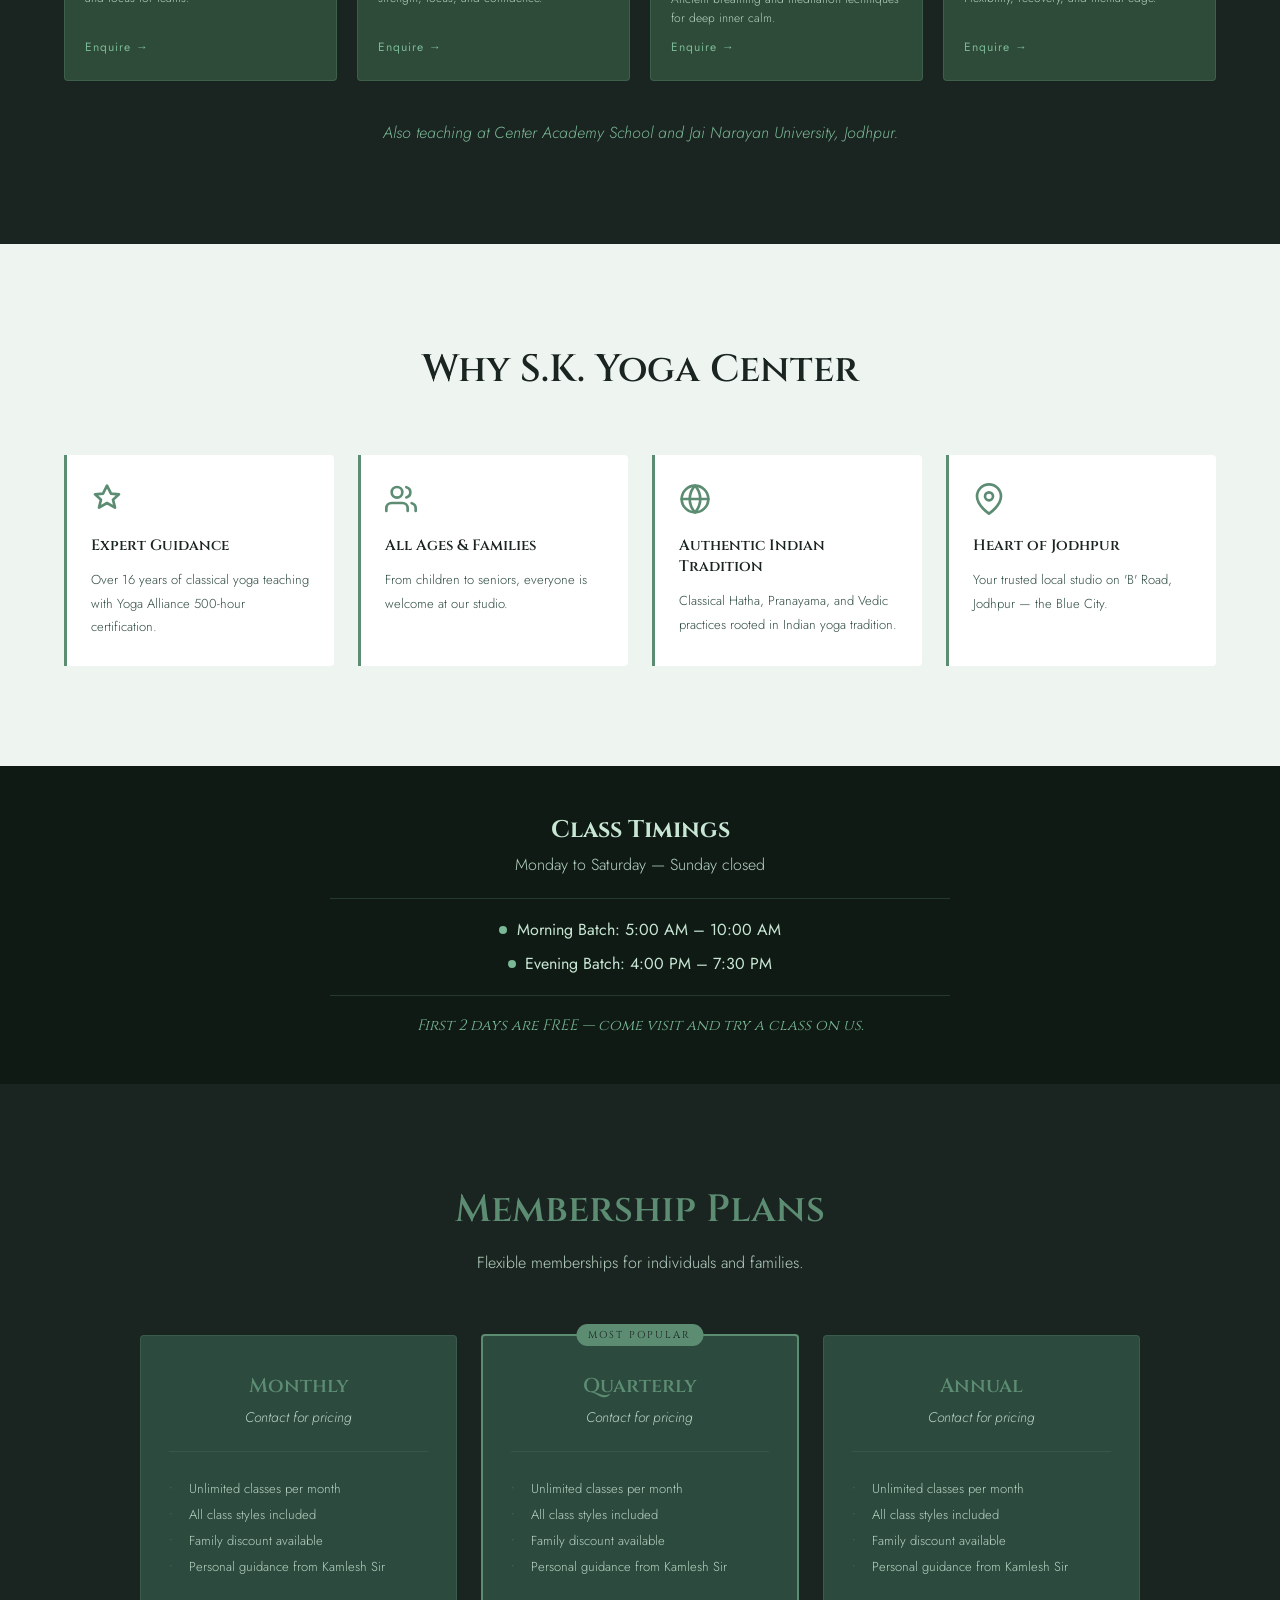
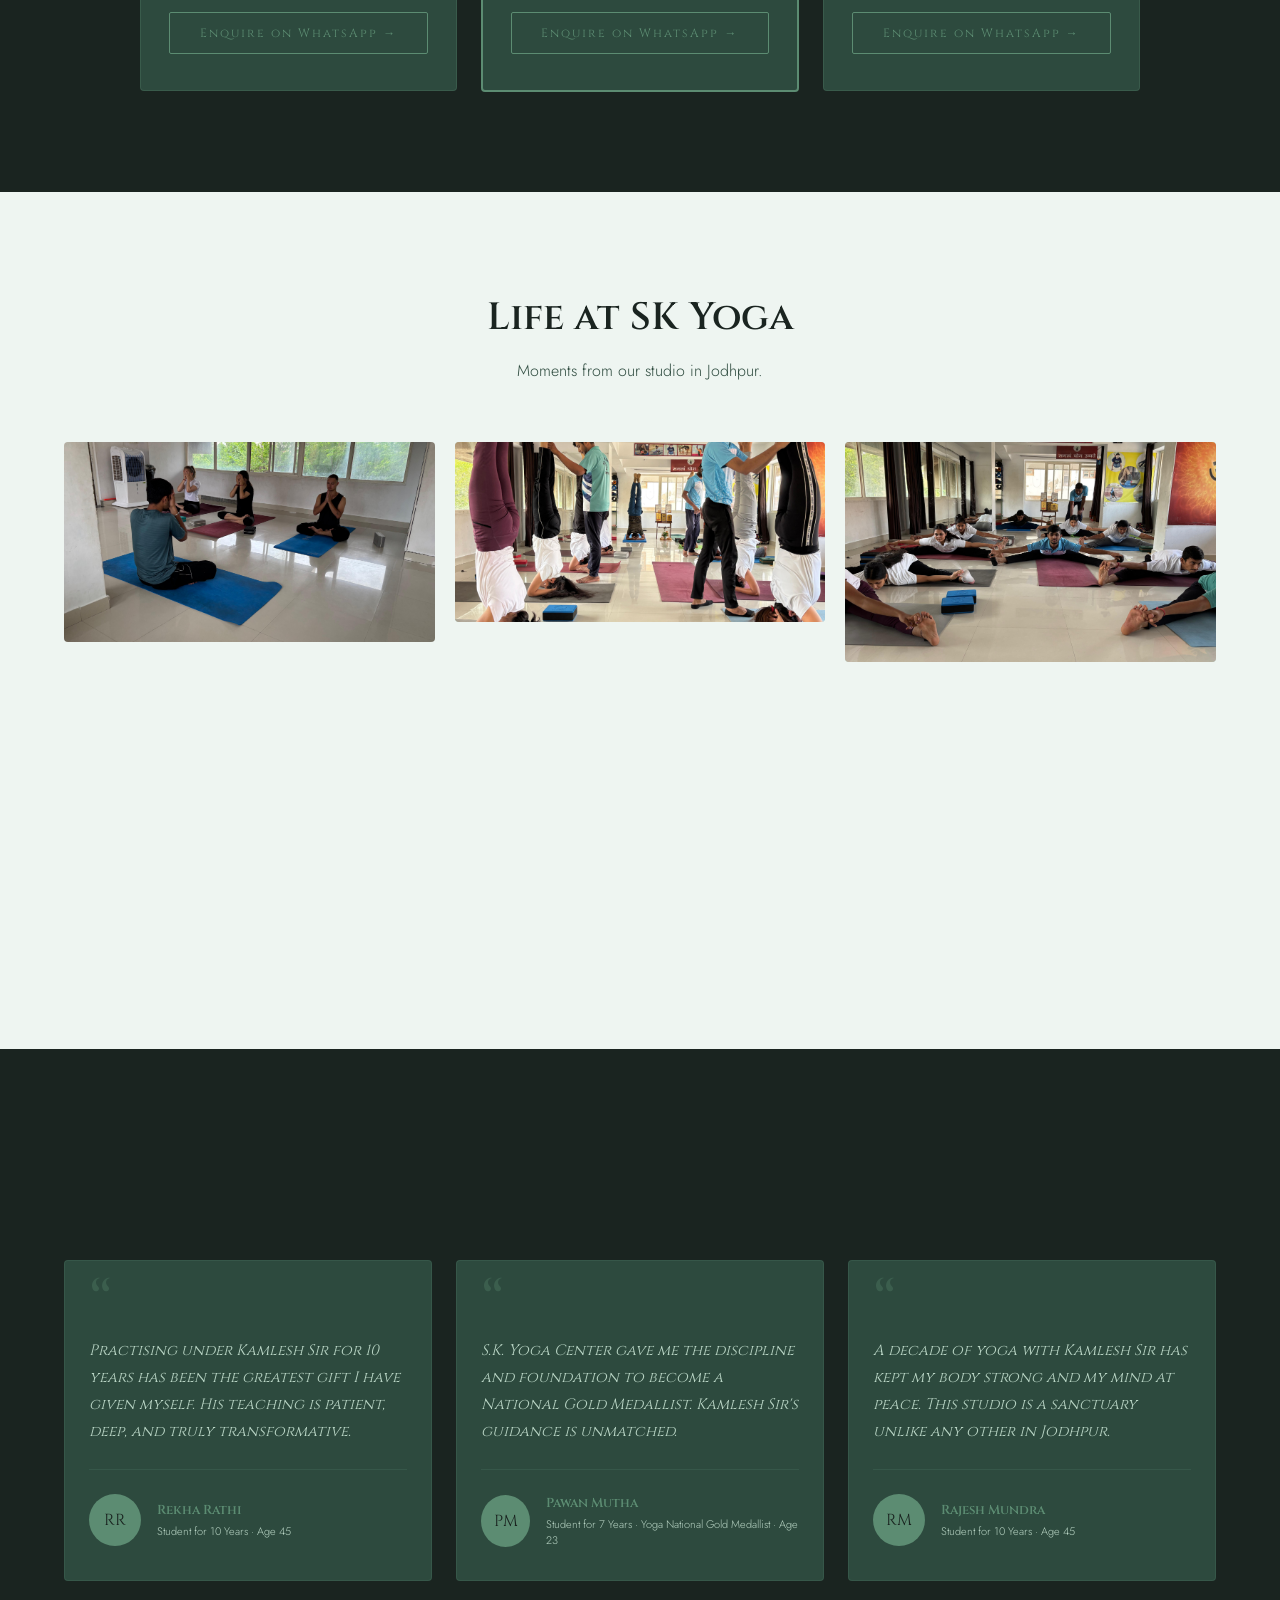
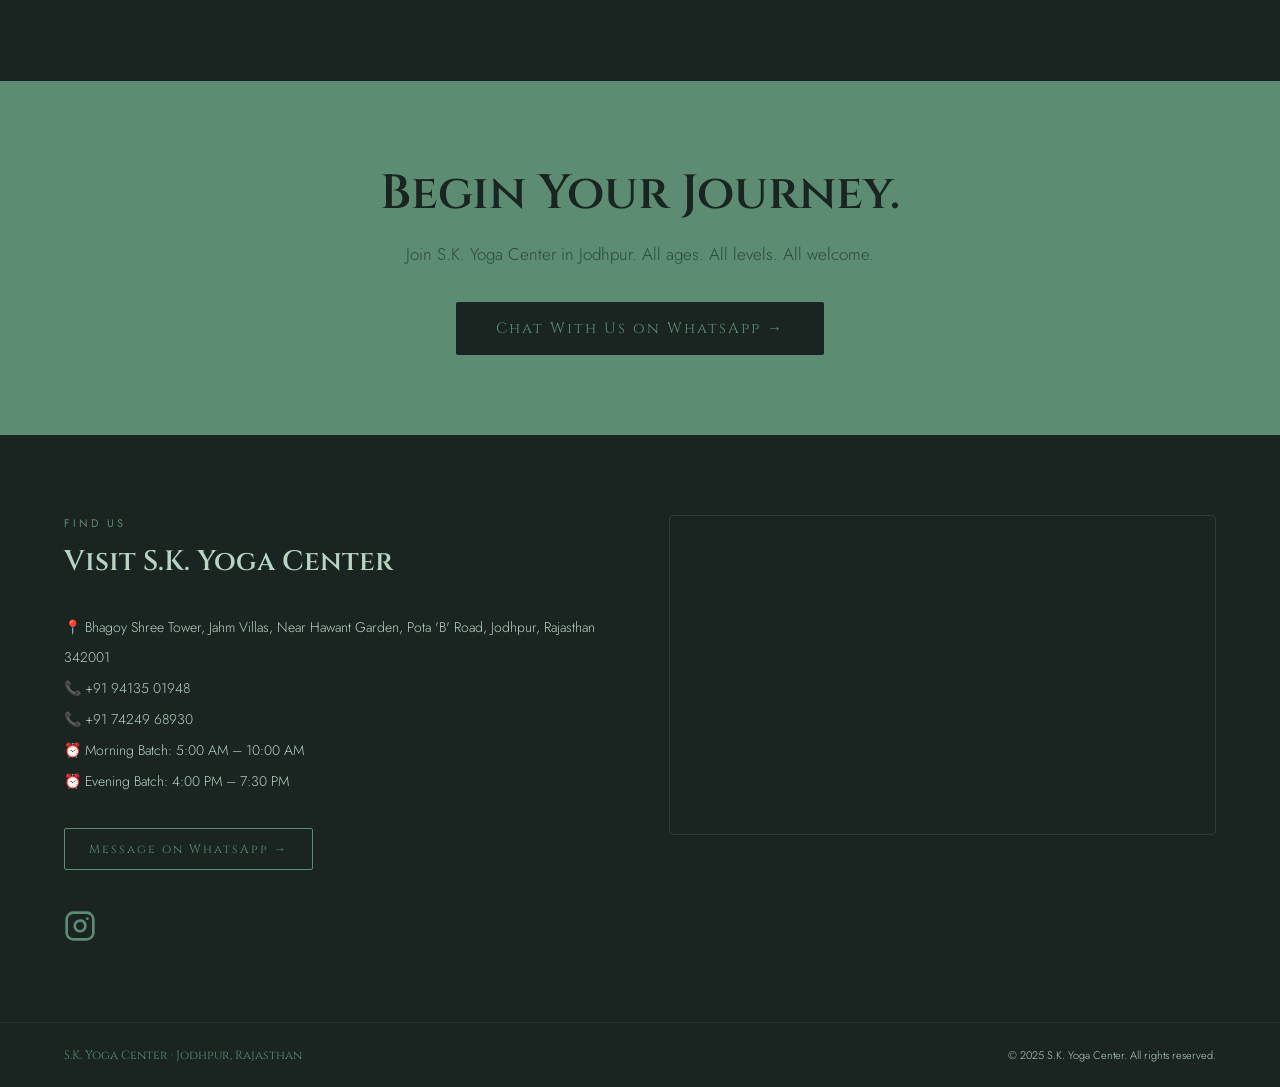
==== commit b730be25: "Updated website" ====
--- a/index.html
+++ b/index.html
@@ -112,72 +112,186 @@
         <div class="classes-container">
             <h2 class="section-title animate-element">Explore Our Practices</h2>
             <p class="section-sub animate-element">Traditional yoga for every body, every age.</p>
-            
-            <div class="bento-grid">
-                <!-- Large card -->
-                <div class="bento-card large-card animate-card">
-                    <div class="bento-placeholder"><span>Hatha Yoga</span></div>
-                    <div class="bento-content">
-                        <h3>Hatha Yoga</h3>
-                        <p>The foundation. Balance, strength, and breath for all ages.</p>
-                        <div class="tags">
-                            <span class="tag">All Levels</span>
-                            <span class="tag">Beginner</span>
-                        </div>
-                        <a href="https://wa.me/919413501948?text=Hello%2C%20I%20am%20enquiring%20about%20yoga%20classes%20at%20S.K.%20Yoga%20Center%2C%20Jodhpur.%20Could%20you%20please%20share%20more%20details%3F" class="enquire-link" target="_blank">Enquire &rarr;</a>
-                    </div>
-                </div>
-
-                <div class="bento-card animate-card">
-                    <div class="bento-placeholder"><span>Vinyasa Flow</span></div>
-                    <div class="bento-content">
-                        <h3>Vinyasa Flow</h3>
-                        <p>Dynamic movement linked with breath. Energising and fluid.</p>
-                        <div class="tags">
-                            <span class="tag">All Levels</span>
-                            <span class="tag">Advanced</span>
-                        </div>
-                        <a href="https://wa.me/919413501948?text=Hello%2C%20I%20am%20enquiring%20about%20yoga%20classes%20at%20S.K.%20Yoga%20Center%2C%20Jodhpur.%20Could%20you%20please%20share%20more%20details%3F" class="enquire-link" target="_blank">Enquire &rarr;</a>
-                    </div>
-                </div>
-
-                <div class="bento-card animate-card">
-                    <div class="bento-placeholder"><span>Pranayama</span></div>
-                    <div class="bento-content">
-                        <h3>Pranayama</h3>
-                        <p>The art of breath. Calm the mind, energise the body.</p>
-                        <div class="tags">
-                            <span class="tag">All Levels</span>
-                        </div>
-                        <a href="https://wa.me/919413501948?text=Hello%2C%20I%20am%20enquiring%20about%20yoga%20classes%20at%20S.K.%20Yoga%20Center%2C%20Jodhpur.%20Could%20you%20please%20share%20more%20details%3F" class="enquire-link" target="_blank">Enquire &rarr;</a>
-                    </div>
-                </div>
-
-                <div class="bento-card animate-card">
-                    <div class="bento-placeholder"><span>Meditation</span></div>
-                    <div class="bento-content">
-                        <h3>Meditation</h3>
-                        <p>Deep stillness. Guided sessions for inner peace and clarity.</p>
-                        <div class="tags">
-                            <span class="tag">All Levels</span>
-                        </div>
-                        <a href="https://wa.me/919413501948?text=Hello%2C%20I%20am%20enquiring%20about%20yoga%20classes%20at%20S.K.%20Yoga%20Center%2C%20Jodhpur.%20Could%20you%20please%20share%20more%20details%3F" class="enquire-link" target="_blank">Enquire &rarr;</a>
-                    </div>
-                </div>
-
-                <div class="bento-card animate-card">
-                    <div class="bento-placeholder"><span>Family Yoga</span></div>
-                    <div class="bento-content">
-                        <h3>Family Yoga</h3>
-                        <p>Practice together. Classes designed for families of all ages.</p>
-                        <div class="tags">
-                            <span class="tag">All Levels</span>
-                        </div>
-                        <a href="https://wa.me/919413501948?text=Hello%2C%20I%20am%20enquiring%20about%20yoga%20classes%20at%20S.K.%20Yoga%20Center%2C%20Jodhpur.%20Could%20you%20please%20share%20more%20details%3F" class="enquire-link" target="_blank">Enquire &rarr;</a>
-                    </div>
-                </div>
-            </div>
-            <p style="font-family: 'Jost', sans-serif; font-weight: 300; font-style: italic; text-align: center; color: #7AB896; margin-top: 2rem;">Also teaching at Center Academy School and Jai Narayan University, Jodhpur.</p>
+
+            <style>
+                .classes-grid {
+                    display: grid;
+                    grid-template-columns: repeat(4, 1fr);
+                    gap: 20px;
+                    margin-top: 2.5rem;
+                }
+                @media (max-width: 768px) {
+                    .classes-grid { grid-template-columns: repeat(2, 1fr); }
+                }
+                @media (max-width: 480px) {
+                    .classes-grid { grid-template-columns: 1fr; }
+                }
+                .class-card {
+                    background: #2E4A38;
+                    border: 1px solid rgba(122,184,150,0.2);
+                    border-radius: 4px;
+                    padding: 24px 20px;
+                    display: flex;
+                    flex-direction: column;
+                    gap: 10px;
+                    transition: border-color 0.3s ease, transform 0.3s ease;
+                }
+                .class-card:hover {
+                    border-color: #7AB896;
+                    transform: translateY(-3px);
+                }
+                .class-card .card-icon {
+                    width: 24px;
+                    height: 24px;
+                    color: #7AB896;
+                    flex-shrink: 0;
+                }
+                .class-card .card-name {
+                    font-family: 'Cinzel', serif;
+                    font-weight: 600;
+                    font-size: 14px;
+                    color: #C8E6D4;
+                    margin: 0;
+                    line-height: 1.4;
+                }
+                .class-card .card-desc {
+                    font-family: 'Jost', sans-serif;
+                    font-weight: 300;
+                    font-size: 12px;
+                    color: #B8D4C4;
+                    line-height: 1.6;
+                    margin: 0;
+                    flex-grow: 1;
+                }
+                .class-card .card-enquire {
+                    font-family: 'Jost', sans-serif;
+                    font-size: 12px;
+                    color: #7AB896;
+                    letter-spacing: 1px;
+                    text-decoration: none;
+                    margin-top: auto;
+                    display: inline-block;
+                }
+                .class-card .card-enquire:hover { text-decoration: underline; }
+            </style>
+
+            <div class="classes-grid">
+
+                <div class="class-card animate-card">
+                    <svg class="card-icon" viewBox="0 0 24 24" fill="none" stroke="currentColor" stroke-width="1.5" stroke-linecap="round" stroke-linejoin="round"><circle cx="12" cy="12" r="3"/><path d="M12 2C9 5 7 8.5 7 12s2 7 5 10"/><path d="M12 2c3 3 5 6.5 5 10s-2 7-5 10"/><path d="M2 12c3-3 6.5-5 10-5s7 2 10 5"/><path d="M2 12c3 3 6.5 5 10 5s7-2 10-5"/></svg>
+                    <p class="card-name">Basic Yoga</p>
+                    <p class="card-desc">The perfect start. Foundational poses and breathing for absolute beginners.</p>
+                    <a class="card-enquire" href="https://wa.me/919413501948" target="_blank" rel="noopener noreferrer">Enquire &rarr;</a>
+                </div>
+
+                <div class="class-card animate-card">
+                    <svg class="card-icon" viewBox="0 0 24 24" fill="none" stroke="currentColor" stroke-width="1.5" stroke-linecap="round" stroke-linejoin="round"><circle cx="12" cy="12" r="3"/><path d="M12 2C9 5 7 8.5 7 12s2 7 5 10"/><path d="M12 2c3 3 5 6.5 5 10s-2 7-5 10"/><path d="M2 12c3-3 6.5-5 10-5s7 2 10 5"/><path d="M2 12c3 3 6.5 5 10 5s7-2 10-5"/></svg>
+                    <p class="card-name">Fitness &amp; Weight Loss Yoga</p>
+                    <p class="card-desc">Dynamic yoga sequences designed to burn calories, tone the body, and boost energy.</p>
+                    <a class="card-enquire" href="https://wa.me/919413501948" target="_blank" rel="noopener noreferrer">Enquire &rarr;</a>
+                </div>
+
+                <div class="class-card animate-card">
+                    <svg class="card-icon" viewBox="0 0 24 24" fill="none" stroke="currentColor" stroke-width="1.5" stroke-linecap="round" stroke-linejoin="round"><circle cx="12" cy="12" r="3"/><path d="M12 2C9 5 7 8.5 7 12s2 7 5 10"/><path d="M12 2c3 3 5 6.5 5 10s-2 7-5 10"/><path d="M2 12c3-3 6.5-5 10-5s7 2 10 5"/><path d="M2 12c3 3 6.5 5 10 5s7-2 10-5"/></svg>
+                    <p class="card-name">Advance Yoga</p>
+                    <p class="card-desc">Challenging postures and deep practices for experienced yoga students.</p>
+                    <a class="card-enquire" href="https://wa.me/919413501948" target="_blank" rel="noopener noreferrer">Enquire &rarr;</a>
+                </div>
+
+                <div class="class-card animate-card">
+                    <svg class="card-icon" viewBox="0 0 24 24" fill="none" stroke="currentColor" stroke-width="1.5" stroke-linecap="round" stroke-linejoin="round"><circle cx="12" cy="12" r="3"/><path d="M12 2C9 5 7 8.5 7 12s2 7 5 10"/><path d="M12 2c3 3 5 6.5 5 10s-2 7-5 10"/><path d="M2 12c3-3 6.5-5 10-5s7 2 10 5"/><path d="M2 12c3 3 6.5 5 10 5s7-2 10-5"/></svg>
+                    <p class="card-name">Therapy Yoga</p>
+                    <p class="card-desc">Healing through yoga. Targeted practices for pain relief and recovery.</p>
+                    <a class="card-enquire" href="https://wa.me/919413501948" target="_blank" rel="noopener noreferrer">Enquire &rarr;</a>
+                </div>
+
+                <div class="class-card animate-card">
+                    <svg class="card-icon" viewBox="0 0 24 24" fill="none" stroke="currentColor" stroke-width="1.5" stroke-linecap="round" stroke-linejoin="round"><circle cx="12" cy="12" r="3"/><path d="M12 2C9 5 7 8.5 7 12s2 7 5 10"/><path d="M12 2c3 3 5 6.5 5 10s-2 7-5 10"/><path d="M2 12c3-3 6.5-5 10-5s7 2 10 5"/><path d="M2 12c3 3 6.5 5 10 5s7-2 10-5"/></svg>
+                    <p class="card-name">Yoga Teacher's Training Course</p>
+                    <p class="card-desc">Become a certified yoga teacher. Comprehensive training rooted in tradition.</p>
+                    <a class="card-enquire" href="https://wa.me/919413501948" target="_blank" rel="noopener noreferrer">Enquire &rarr;</a>
+                </div>
+
+                <div class="class-card animate-card">
+                    <svg class="card-icon" viewBox="0 0 24 24" fill="none" stroke="currentColor" stroke-width="1.5" stroke-linecap="round" stroke-linejoin="round"><circle cx="12" cy="12" r="3"/><path d="M12 2C9 5 7 8.5 7 12s2 7 5 10"/><path d="M12 2c3 3 5 6.5 5 10s-2 7-5 10"/><path d="M2 12c3-3 6.5-5 10-5s7 2 10 5"/><path d="M2 12c3 3 6.5 5 10 5s7-2 10-5"/></svg>
+                    <p class="card-name">Hatha Yoga</p>
+                    <p class="card-desc">The foundation of all yoga. Balance, strength, and breath for every body.</p>
+                    <a class="card-enquire" href="https://wa.me/919413501948" target="_blank" rel="noopener noreferrer">Enquire &rarr;</a>
+                </div>
+
+                <div class="class-card animate-card">
+                    <svg class="card-icon" viewBox="0 0 24 24" fill="none" stroke="currentColor" stroke-width="1.5" stroke-linecap="round" stroke-linejoin="round"><circle cx="12" cy="12" r="3"/><path d="M12 2C9 5 7 8.5 7 12s2 7 5 10"/><path d="M12 2c3 3 5 6.5 5 10s-2 7-5 10"/><path d="M2 12c3-3 6.5-5 10-5s7 2 10 5"/><path d="M2 12c3 3 6.5 5 10 5s7-2 10-5"/></svg>
+                    <p class="card-name">Ashtanga Yoga</p>
+                    <p class="card-desc">A rigorous, structured sequence of postures building strength and discipline.</p>
+                    <a class="card-enquire" href="https://wa.me/919413501948" target="_blank" rel="noopener noreferrer">Enquire &rarr;</a>
+                </div>
+
+                <div class="class-card animate-card">
+                    <svg class="card-icon" viewBox="0 0 24 24" fill="none" stroke="currentColor" stroke-width="1.5" stroke-linecap="round" stroke-linejoin="round"><circle cx="12" cy="12" r="3"/><path d="M12 2C9 5 7 8.5 7 12s2 7 5 10"/><path d="M12 2c3 3 5 6.5 5 10s-2 7-5 10"/><path d="M2 12c3-3 6.5-5 10-5s7 2 10 5"/><path d="M2 12c3 3 6.5 5 10 5s7-2 10-5"/></svg>
+                    <p class="card-name">Vinyasa Yoga (Flow)</p>
+                    <p class="card-desc">Fluid movement linked with breath. Energising, dynamic, and meditative.</p>
+                    <a class="card-enquire" href="https://wa.me/919413501948" target="_blank" rel="noopener noreferrer">Enquire &rarr;</a>
+                </div>
+
+                <div class="class-card animate-card">
+                    <svg class="card-icon" viewBox="0 0 24 24" fill="none" stroke="currentColor" stroke-width="1.5" stroke-linecap="round" stroke-linejoin="round"><circle cx="12" cy="12" r="3"/><path d="M12 2C9 5 7 8.5 7 12s2 7 5 10"/><path d="M12 2c3 3 5 6.5 5 10s-2 7-5 10"/><path d="M2 12c3-3 6.5-5 10-5s7 2 10 5"/><path d="M2 12c3 3 6.5 5 10 5s7-2 10-5"/></svg>
+                    <p class="card-name">Iyengar Yoga</p>
+                    <p class="card-desc">Precision and alignment. Perfect postures with props for all levels.</p>
+                    <a class="card-enquire" href="https://wa.me/919413501948" target="_blank" rel="noopener noreferrer">Enquire &rarr;</a>
+                </div>
+
+                <div class="class-card animate-card">
+                    <svg class="card-icon" viewBox="0 0 24 24" fill="none" stroke="currentColor" stroke-width="1.5" stroke-linecap="round" stroke-linejoin="round"><circle cx="12" cy="12" r="3"/><path d="M12 2C9 5 7 8.5 7 12s2 7 5 10"/><path d="M12 2c3 3 5 6.5 5 10s-2 7-5 10"/><path d="M2 12c3-3 6.5-5 10-5s7 2 10 5"/><path d="M2 12c3 3 6.5 5 10 5s7-2 10-5"/></svg>
+                    <p class="card-name">Power Yoga</p>
+                    <p class="card-desc">High-intensity yoga to build strength, endurance, and mental toughness.</p>
+                    <a class="card-enquire" href="https://wa.me/919413501948" target="_blank" rel="noopener noreferrer">Enquire &rarr;</a>
+                </div>
+
+                <div class="class-card animate-card">
+                    <svg class="card-icon" viewBox="0 0 24 24" fill="none" stroke="currentColor" stroke-width="1.5" stroke-linecap="round" stroke-linejoin="round"><circle cx="12" cy="12" r="3"/><path d="M12 2C9 5 7 8.5 7 12s2 7 5 10"/><path d="M12 2c3 3 5 6.5 5 10s-2 7-5 10"/><path d="M2 12c3-3 6.5-5 10-5s7 2 10 5"/><path d="M2 12c3 3 6.5 5 10 5s7-2 10-5"/></svg>
+                    <p class="card-name">Pregnancy Yoga</p>
+                    <p class="card-desc">Safe, gentle yoga for expecting mothers to ease discomfort and prepare for birth.</p>
+                    <a class="card-enquire" href="https://wa.me/919413501948" target="_blank" rel="noopener noreferrer">Enquire &rarr;</a>
+                </div>
+
+                <div class="class-card animate-card">
+                    <svg class="card-icon" viewBox="0 0 24 24" fill="none" stroke="currentColor" stroke-width="1.5" stroke-linecap="round" stroke-linejoin="round"><circle cx="12" cy="12" r="3"/><path d="M12 2C9 5 7 8.5 7 12s2 7 5 10"/><path d="M12 2c3 3 5 6.5 5 10s-2 7-5 10"/><path d="M2 12c3-3 6.5-5 10-5s7 2 10 5"/><path d="M2 12c3 3 6.5 5 10 5s7-2 10-5"/></svg>
+                    <p class="card-name">Acro Yoga</p>
+                    <p class="card-desc">A joyful blend of yoga, acrobatics, and trust — practised with a partner.</p>
+                    <a class="card-enquire" href="https://wa.me/919413501948" target="_blank" rel="noopener noreferrer">Enquire &rarr;</a>
+                </div>
+
+                <div class="class-card animate-card">
+                    <svg class="card-icon" viewBox="0 0 24 24" fill="none" stroke="currentColor" stroke-width="1.5" stroke-linecap="round" stroke-linejoin="round"><circle cx="12" cy="12" r="3"/><path d="M12 2C9 5 7 8.5 7 12s2 7 5 10"/><path d="M12 2c3 3 5 6.5 5 10s-2 7-5 10"/><path d="M2 12c3-3 6.5-5 10-5s7 2 10 5"/><path d="M2 12c3 3 6.5 5 10 5s7-2 10-5"/></svg>
+                    <p class="card-name">Corporate Yoga</p>
+                    <p class="card-desc">Bring wellness to the workplace. Stress relief and focus for teams.</p>
+                    <a class="card-enquire" href="https://wa.me/919413501948" target="_blank" rel="noopener noreferrer">Enquire &rarr;</a>
+                </div>
+
+                <div class="class-card animate-card">
+                    <svg class="card-icon" viewBox="0 0 24 24" fill="none" stroke="currentColor" stroke-width="1.5" stroke-linecap="round" stroke-linejoin="round"><circle cx="12" cy="12" r="3"/><path d="M12 2C9 5 7 8.5 7 12s2 7 5 10"/><path d="M12 2c3 3 5 6.5 5 10s-2 7-5 10"/><path d="M2 12c3-3 6.5-5 10-5s7 2 10 5"/><path d="M2 12c3 3 6.5 5 10 5s7-2 10-5"/></svg>
+                    <p class="card-name">Kids Yoga</p>
+                    <p class="card-desc">Fun, playful yoga for children that builds strength, focus, and confidence.</p>
+                    <a class="card-enquire" href="https://wa.me/919413501948" target="_blank" rel="noopener noreferrer">Enquire &rarr;</a>
+                </div>
+
+                <div class="class-card animate-card">
+                    <svg class="card-icon" viewBox="0 0 24 24" fill="none" stroke="currentColor" stroke-width="1.5" stroke-linecap="round" stroke-linejoin="round"><circle cx="12" cy="12" r="3"/><path d="M12 2C9 5 7 8.5 7 12s2 7 5 10"/><path d="M12 2c3 3 5 6.5 5 10s-2 7-5 10"/><path d="M2 12c3-3 6.5-5 10-5s7 2 10 5"/><path d="M2 12c3 3 6.5 5 10 5s7-2 10-5"/></svg>
+                    <p class="card-name">Guided Meditation &amp; Pranayama</p>
+                    <p class="card-desc">Ancient breathing and meditation techniques for deep inner calm.</p>
+                    <a class="card-enquire" href="https://wa.me/919413501948" target="_blank" rel="noopener noreferrer">Enquire &rarr;</a>
+                </div>
+
+                <div class="class-card animate-card">
+                    <svg class="card-icon" viewBox="0 0 24 24" fill="none" stroke="currentColor" stroke-width="1.5" stroke-linecap="round" stroke-linejoin="round"><circle cx="12" cy="12" r="3"/><path d="M12 2C9 5 7 8.5 7 12s2 7 5 10"/><path d="M12 2c3 3 5 6.5 5 10s-2 7-5 10"/><path d="M2 12c3-3 6.5-5 10-5s7 2 10 5"/><path d="M2 12c3 3 6.5 5 10 5s7-2 10-5"/></svg>
+                    <p class="card-name">Yoga for Sports</p>
+                    <p class="card-desc">Performance-enhancing yoga for athletes. Flexibility, recovery, and mental edge.</p>
+                    <a class="card-enquire" href="https://wa.me/919413501948" target="_blank" rel="noopener noreferrer">Enquire &rarr;</a>
+                </div>
+
+            </div>
+
+            <p style="font-family: 'Jost', sans-serif; font-weight: 300; font-style: italic; text-align: center; color: #7AB896; margin-top: 40px;">Also teaching at Center Academy School and Jai Narayan University, Jodhpur.</p>
         </div>
     </section>
 
@@ -297,27 +411,27 @@
 
             <div class="masonry-grid">
                 <div class="masonry-item animate-card" style="height: 200px;">
-                    <img src="Screenshot 2026-03-14 153500.png" alt="Yoga class photo" style="width: 100%; height: 100%; object-fit: cover;">
+                    <img src="yoga pics (1).jpeg" alt="Yoga class at S.K. Yoga Center" style="width: 100%; height: 100%; object-fit: cover;">
                     <div class="overlay"><span>View +</span></div>
                 </div>
                 <div class="masonry-item animate-card" style="height: 260px;">
-                    <div class="gallery-placeholder">Yoga class photo</div>
+                    <img src="yoga pics (2).jpeg" alt="Yoga class at S.K. Yoga Center" style="width: 100%; height: 100%; object-fit: cover;">
                     <div class="overlay"><span>View +</span></div>
                 </div>
                 <div class="masonry-item animate-card" style="height: 180px;">
-                    <div class="gallery-placeholder">Yoga class photo</div>
+                    <img src="yoga pics (3).jpeg" alt="Yoga class at S.K. Yoga Center" style="width: 100%; height: 100%; object-fit: cover;">
                     <div class="overlay"><span>View +</span></div>
                 </div>
                 <div class="masonry-item animate-card" style="height: 300px;">
-                    <div class="gallery-placeholder">Yoga class photo</div>
+                    <img src="yoga pics (4).jpeg" alt="Yoga class at S.K. Yoga Center" style="width: 100%; height: 100%; object-fit: cover;">
                     <div class="overlay"><span>View +</span></div>
                 </div>
                 <div class="masonry-item animate-card" style="height: 220px;">
-                    <div class="gallery-placeholder">Yoga class photo</div>
+                    <img src="yoga pics (5).jpeg" alt="Yoga class at S.K. Yoga Center" style="width: 100%; height: 100%; object-fit: cover;">
                     <div class="overlay"><span>View +</span></div>
                 </div>
                 <div class="masonry-item animate-card" style="height: 240px;">
-                    <div class="gallery-placeholder">Yoga class photo</div>
+                    <img src="yoga pics (6).jpeg" alt="Yoga class at S.K. Yoga Center" style="width: 100%; height: 100%; object-fit: cover;">
                     <div class="overlay"><span>View +</span></div>
                 </div>
             </div>
@@ -340,39 +454,39 @@
             <div class="test-grid">
                 <div class="test-card animate-card">
                     <div class="quote-mark">&ldquo;</div>
-                    <p class="quote-text">Kamlesh Sir's guidance has transformed not just my body but my entire outlook on life. Truly a sacred space.</p>
+                    <p class="quote-text">Practising under Kamlesh Sir for 10 years has been the greatest gift I have given myself. His teaching is patient, deep, and truly transformative.</p>
                     <div class="test-divider"></div>
                     <div class="author">
-                        <div class="avatar">SK</div>
+                        <div class="avatar">RR</div>
                         <div class="author-info">
-                            <span class="name">SK</span>
-                            <span class="title">Student &middot; S.K. Yoga Center</span>
+                            <span class="name">Rekha Rathi</span>
+                            <span class="title">Student for 10 Years &middot; Age 45</span>
                         </div>
                     </div>
                 </div>
 
                 <div class="test-card animate-card">
                     <div class="quote-mark">&ldquo;</div>
-                    <p class="quote-text">I started as a complete beginner. The patience and warmth here is unlike any studio I have visited.</p>
+                    <p class="quote-text">S.K. Yoga Center gave me the discipline and foundation to become a National Gold Medallist. Kamlesh Sir's guidance is unmatched.</p>
                     <div class="test-divider"></div>
                     <div class="author">
-                        <div class="avatar">RP</div>
+                        <div class="avatar">PM</div>
                         <div class="author-info">
-                            <span class="name">RP</span>
-                            <span class="title">Student &middot; S.K. Yoga Center</span>
+                            <span class="name">Pawan Mutha</span>
+                            <span class="title">Student for 7 Years &middot; Yoga National Gold Medallist &middot; Age 23</span>
                         </div>
                     </div>
                 </div>
 
                 <div class="test-card animate-card">
                     <div class="quote-mark">&ldquo;</div>
-                    <p class="quote-text">My whole family practices here now. The family classes are wonderful — my children love it.</p>
+                    <p class="quote-text">A decade of yoga with Kamlesh Sir has kept my body strong and my mind at peace. This studio is a sanctuary unlike any other in Jodhpur.</p>
                     <div class="test-divider"></div>
                     <div class="author">
-                        <div class="avatar">AM</div>
+                        <div class="avatar">RM</div>
                         <div class="author-info">
-                            <span class="name">AM</span>
-                            <span class="title">Student &middot; S.K. Yoga Center</span>
+                            <span class="name">Rajesh Mundra</span>
+                            <span class="title">Student for 10 Years &middot; Age 45</span>
                         </div>
                     </div>
                 </div>
@@ -407,12 +521,6 @@
                     <a href="https://www.instagram.com/sk_yoga_center" aria-label="Instagram" target="_blank" rel="noopener noreferrer">
                         <svg viewBox="0 0 24 24" fill="none" stroke="currentColor" stroke-width="2" stroke-linecap="round" stroke-linejoin="round"><rect x="2" y="2" width="20" height="20" rx="5" ry="5"/><path d="M16 11.37A4 4 0 1 1 12.63 8 4 4 0 0 1 16 11.37z"/><line x1="17.5" y1="6.5" x2="17.51" y2="6.5"/></svg>
                     </a>
-                    <a href="https://www.facebook.com/search/top?q=Kamlesh+Yogi" aria-label="Facebook" target="_blank" rel="noopener noreferrer">
-                        <svg viewBox="0 0 24 24" fill="none" stroke="currentColor" stroke-width="2" stroke-linecap="round" stroke-linejoin="round"><path d="M18 2h-3a5 5 0 0 0-5 5v3H7v4h3v8h4v-8h3l1-4h-4V7a1 1 0 0 1 1-1h3z"/></svg>
-                    </a>
-                    <a href="https://www.youtube.com/results?search_query=Kamlesh+Perjapati" aria-label="YouTube" target="_blank" rel="noopener noreferrer">
-                        <svg viewBox="0 0 24 24" fill="none" stroke="currentColor" stroke-width="2" stroke-linecap="round" stroke-linejoin="round"><path d="M22.54 6.42a2.78 2.78 0 0 0-1.94-2C18.88 4 12 4 12 4s-6.88 0-8.6.46a2.78 2.78 0 0 0-1.94 2A29 29 0 0 0 1 11.75a29 29 0 0 0 .46 5.33 2.78 2.78 0 0 0 1.94 2c1.72.46 8.6.46 8.6.46s6.88 0 8.6-.46a2.78 2.78 0 0 0 1.94-2 29 29 0 0 0 .46-5.33 29 29 0 0 0-.46-5.33z"/><polygon points="9.75 15.02 15.5 11.75 9.75 8.48 9.75 15.02"/></svg>
-                    </a>
                 </div>
             </div>
             <div class="contact-right animate-element">
--- a/styles.css
+++ b/styles.css
@@ -917,16 +917,26 @@
 
 .socials {
     display: flex;
-    gap: 20px;
+    gap: 24px;
+    margin-top: 8px;
 }
 
 .socials a {
     color: var(--gold);
+    transition: transform 0.3s ease, color 0.3s ease;
+    display: flex;
+    align-items: center;
+    justify-content: center;
+}
+
+.socials a:hover {
+    transform: scale(1.2);
+    color: #E1306C; /* Instagram brand color for more noticeability on hover */
 }
 
 .socials svg {
-    width: 20px;
-    height: 20px;
+    width: 32px;
+    height: 32px;
 }
 
 .contact-right {
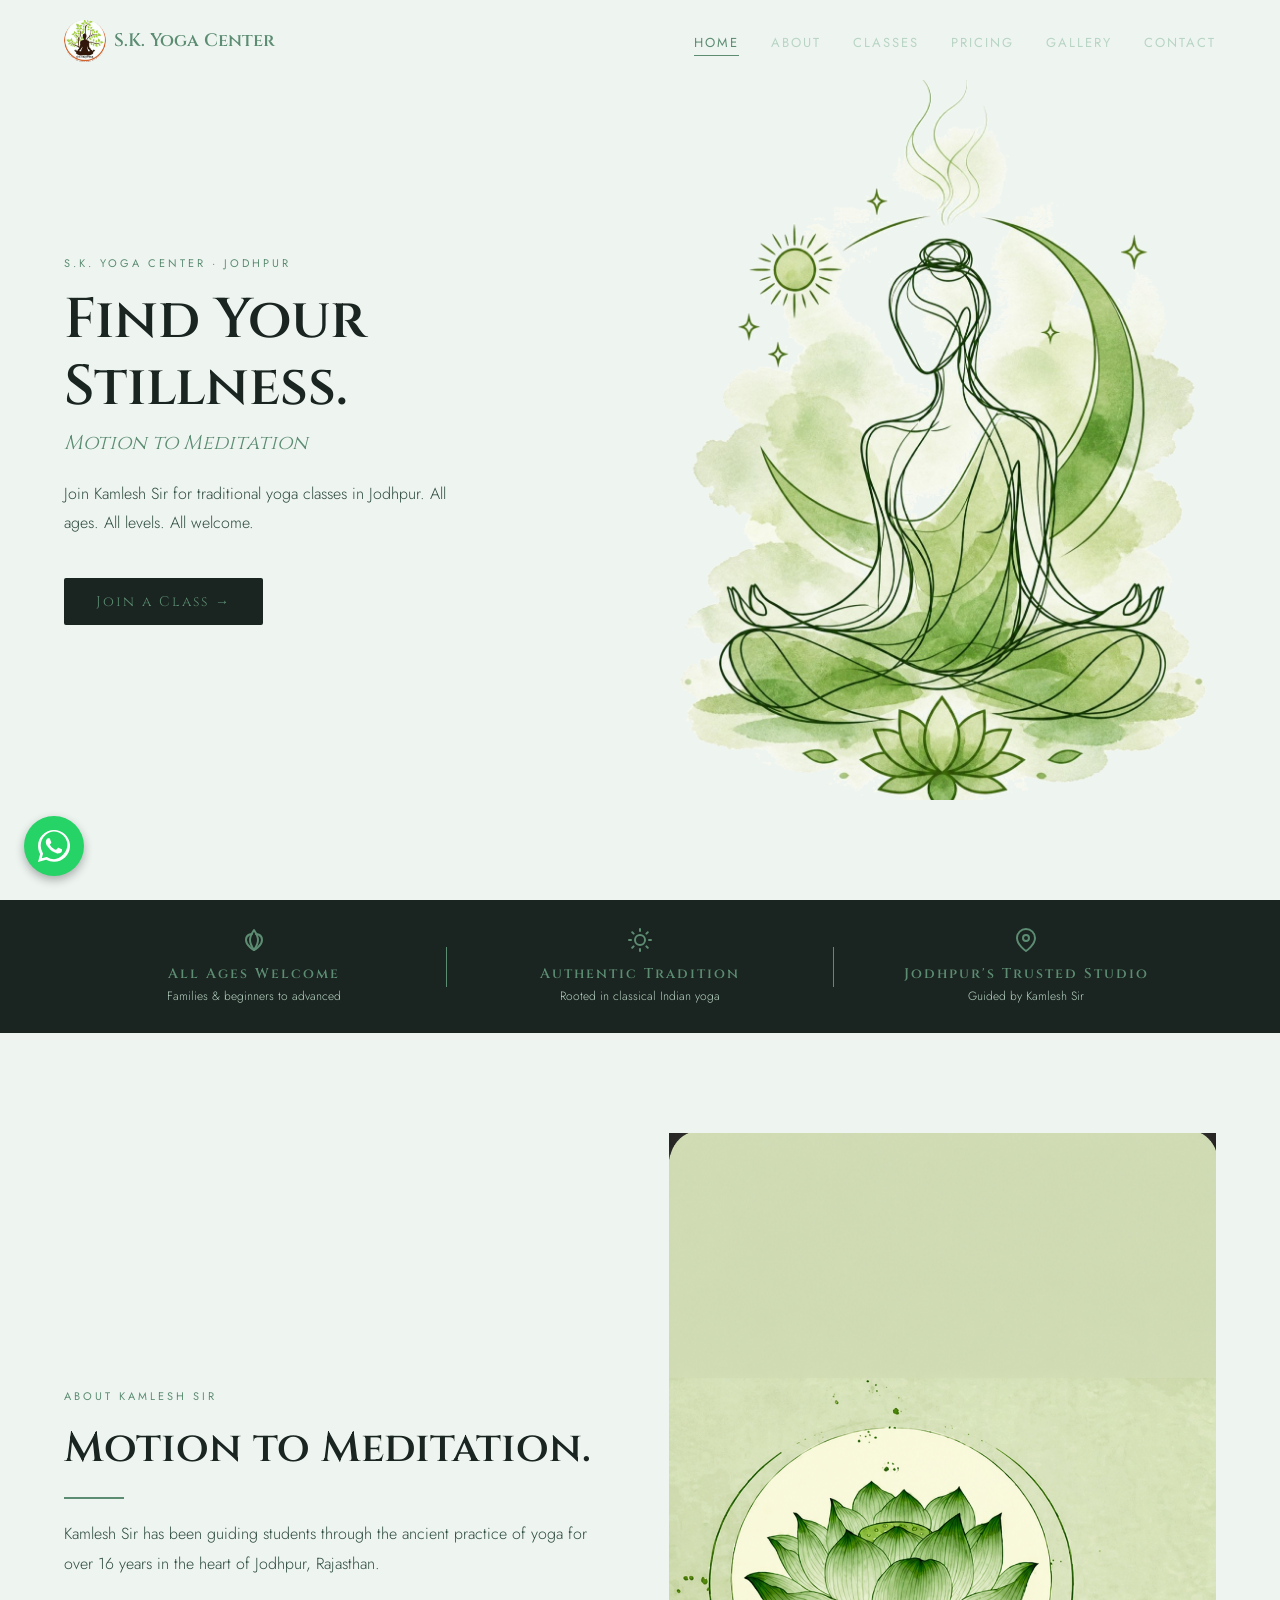
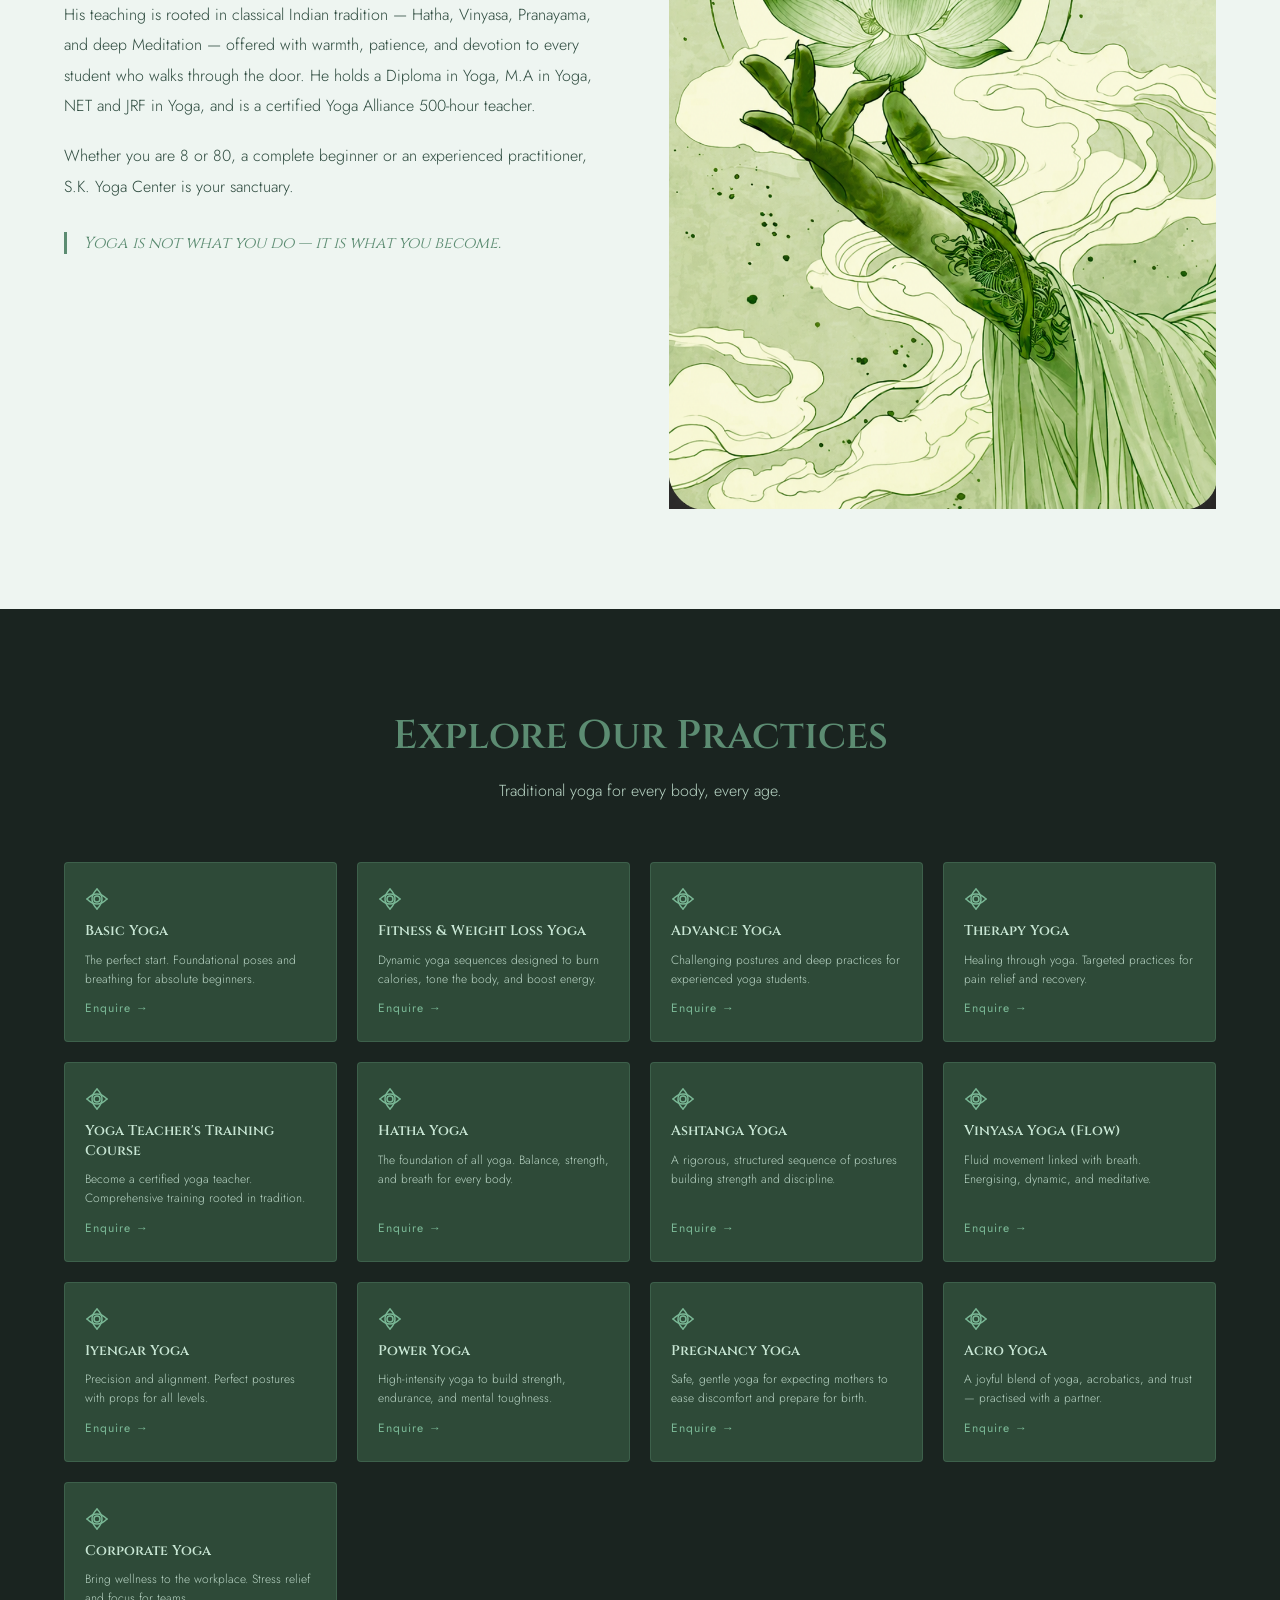
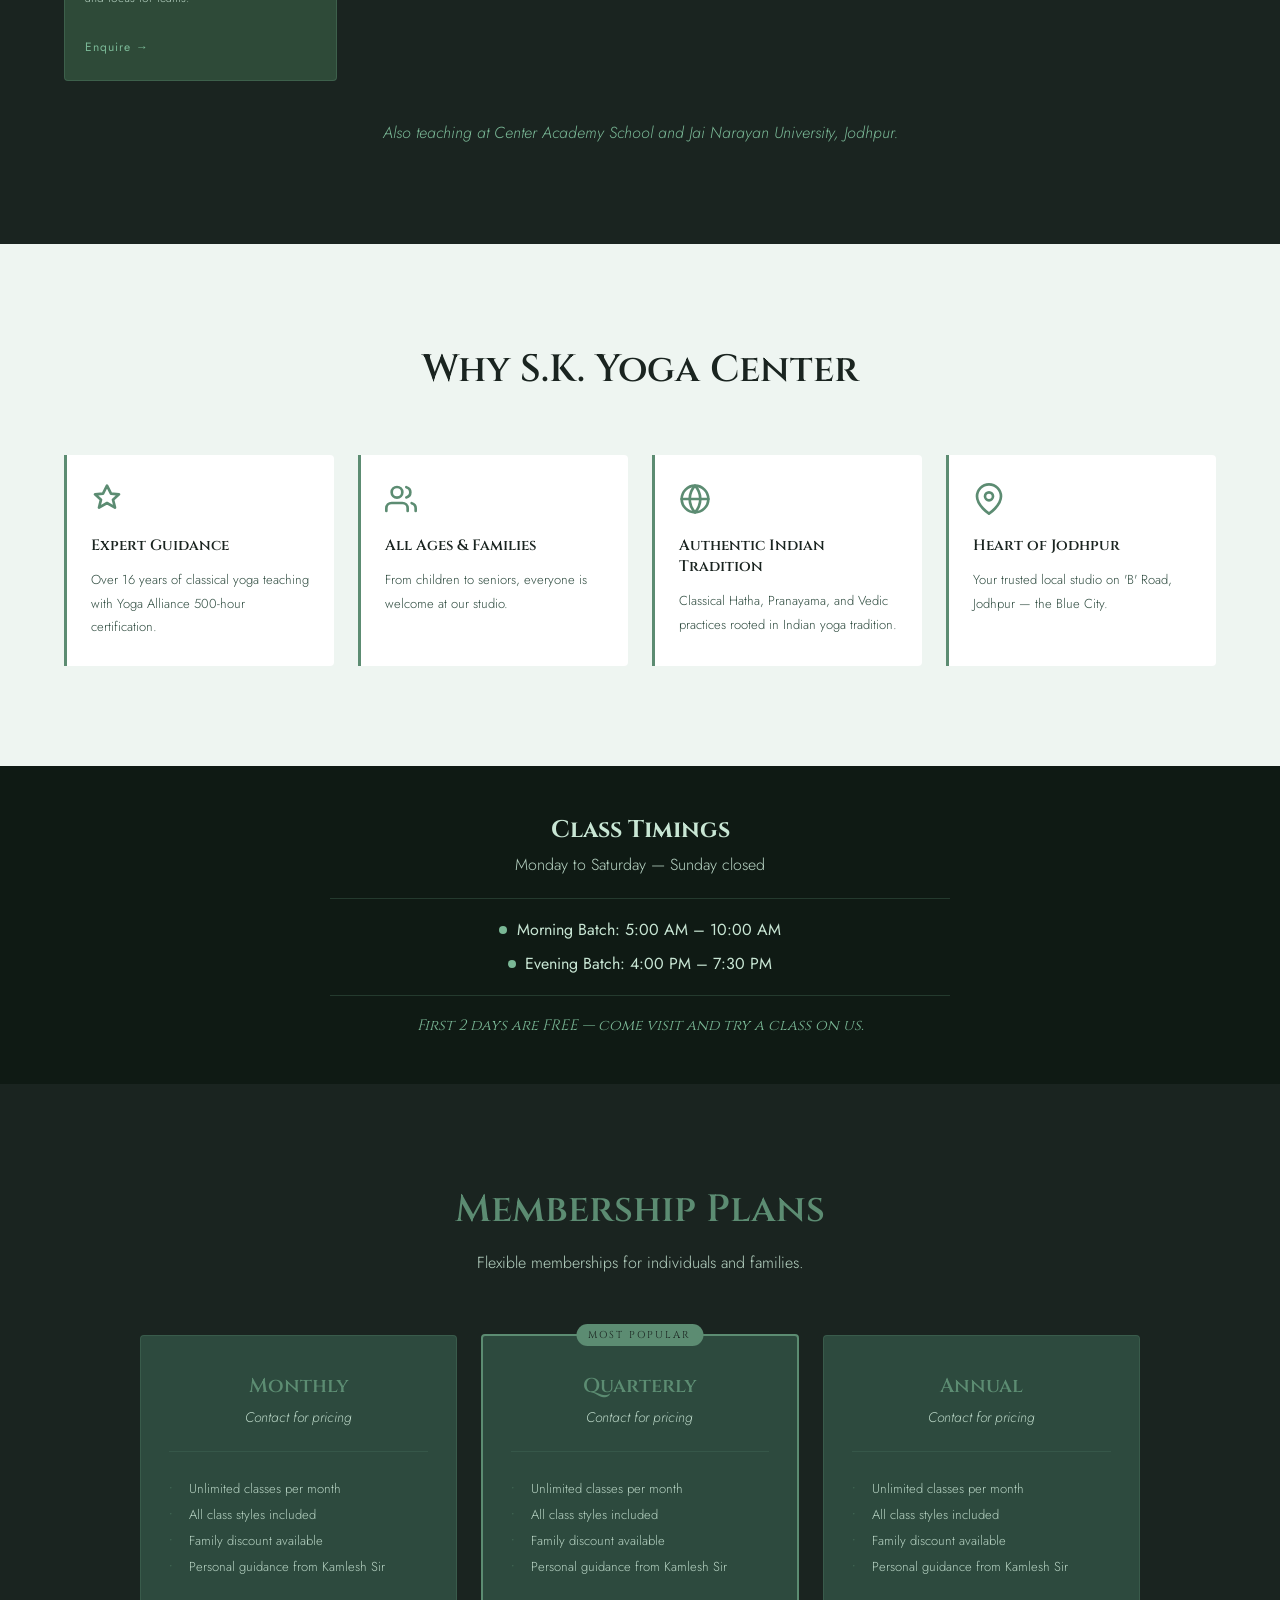
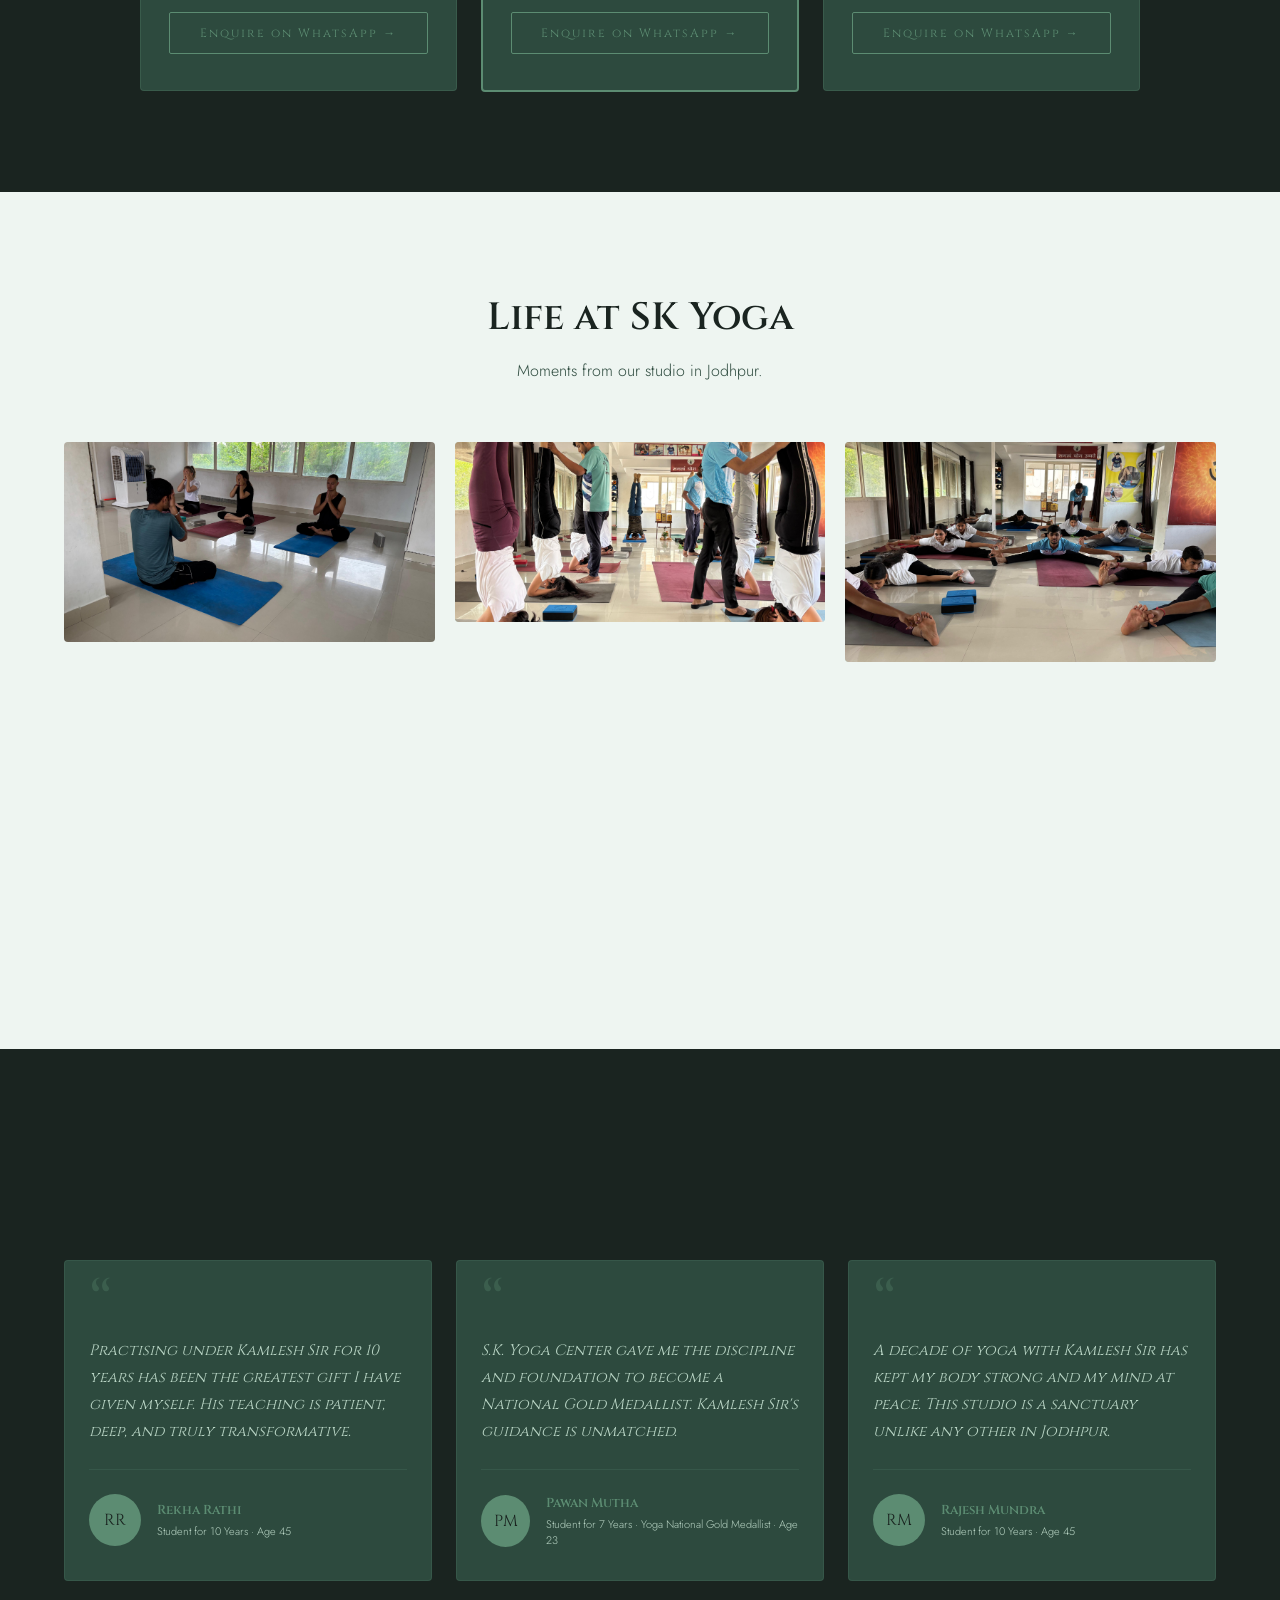
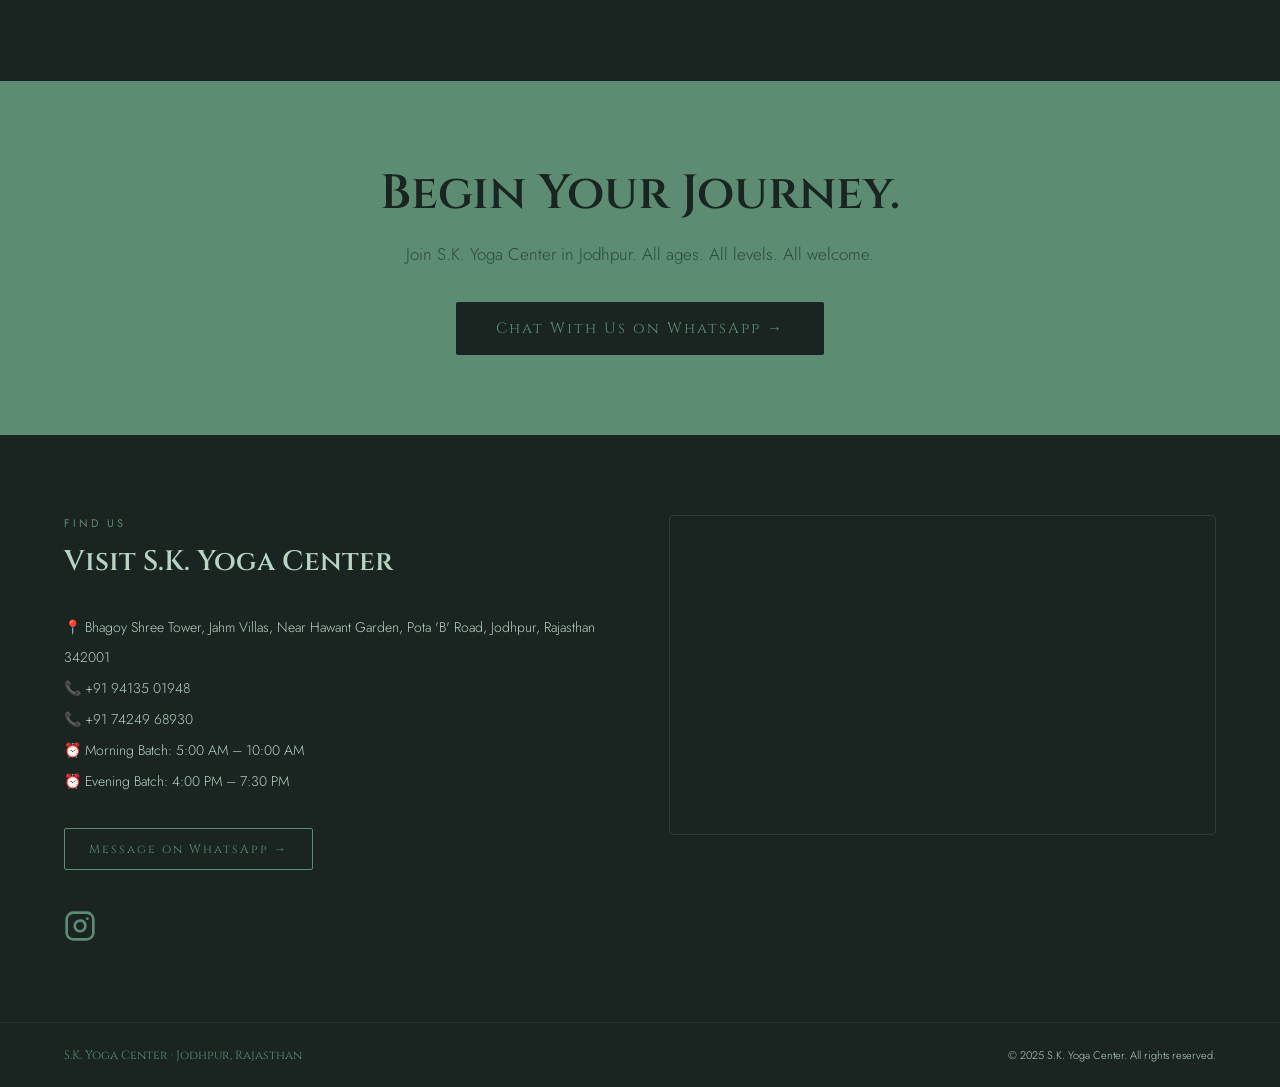
==== commit b3e4050c: "Made nav logo smaller" ====
--- a/index.html
+++ b/index.html
@@ -18,7 +18,7 @@
     <!-- Section 1: Navbar -->
     <nav id="navbar" class="navbar">
         <div class="nav-container">
-            <div class="logo"><img src="SK yoga.jpeg" alt="S.K. Yoga Center Logo" style="height: 52px; width: 52px; object-fit: cover; border-radius: 50%; vertical-align: middle; margin-right: 8px;">S.K. Yoga Center</div>
+            <div class="logo"><img src="SK yoga.jpeg" alt="S.K. Yoga Center Logo" style="height: 42px; width: 42px; object-fit: cover; border-radius: 50%; vertical-align: middle; margin-right: 8px;">S.K. Yoga Center</div>
             <div class="hamburger" id="hamburger">
                 <span></span>
                 <span></span>
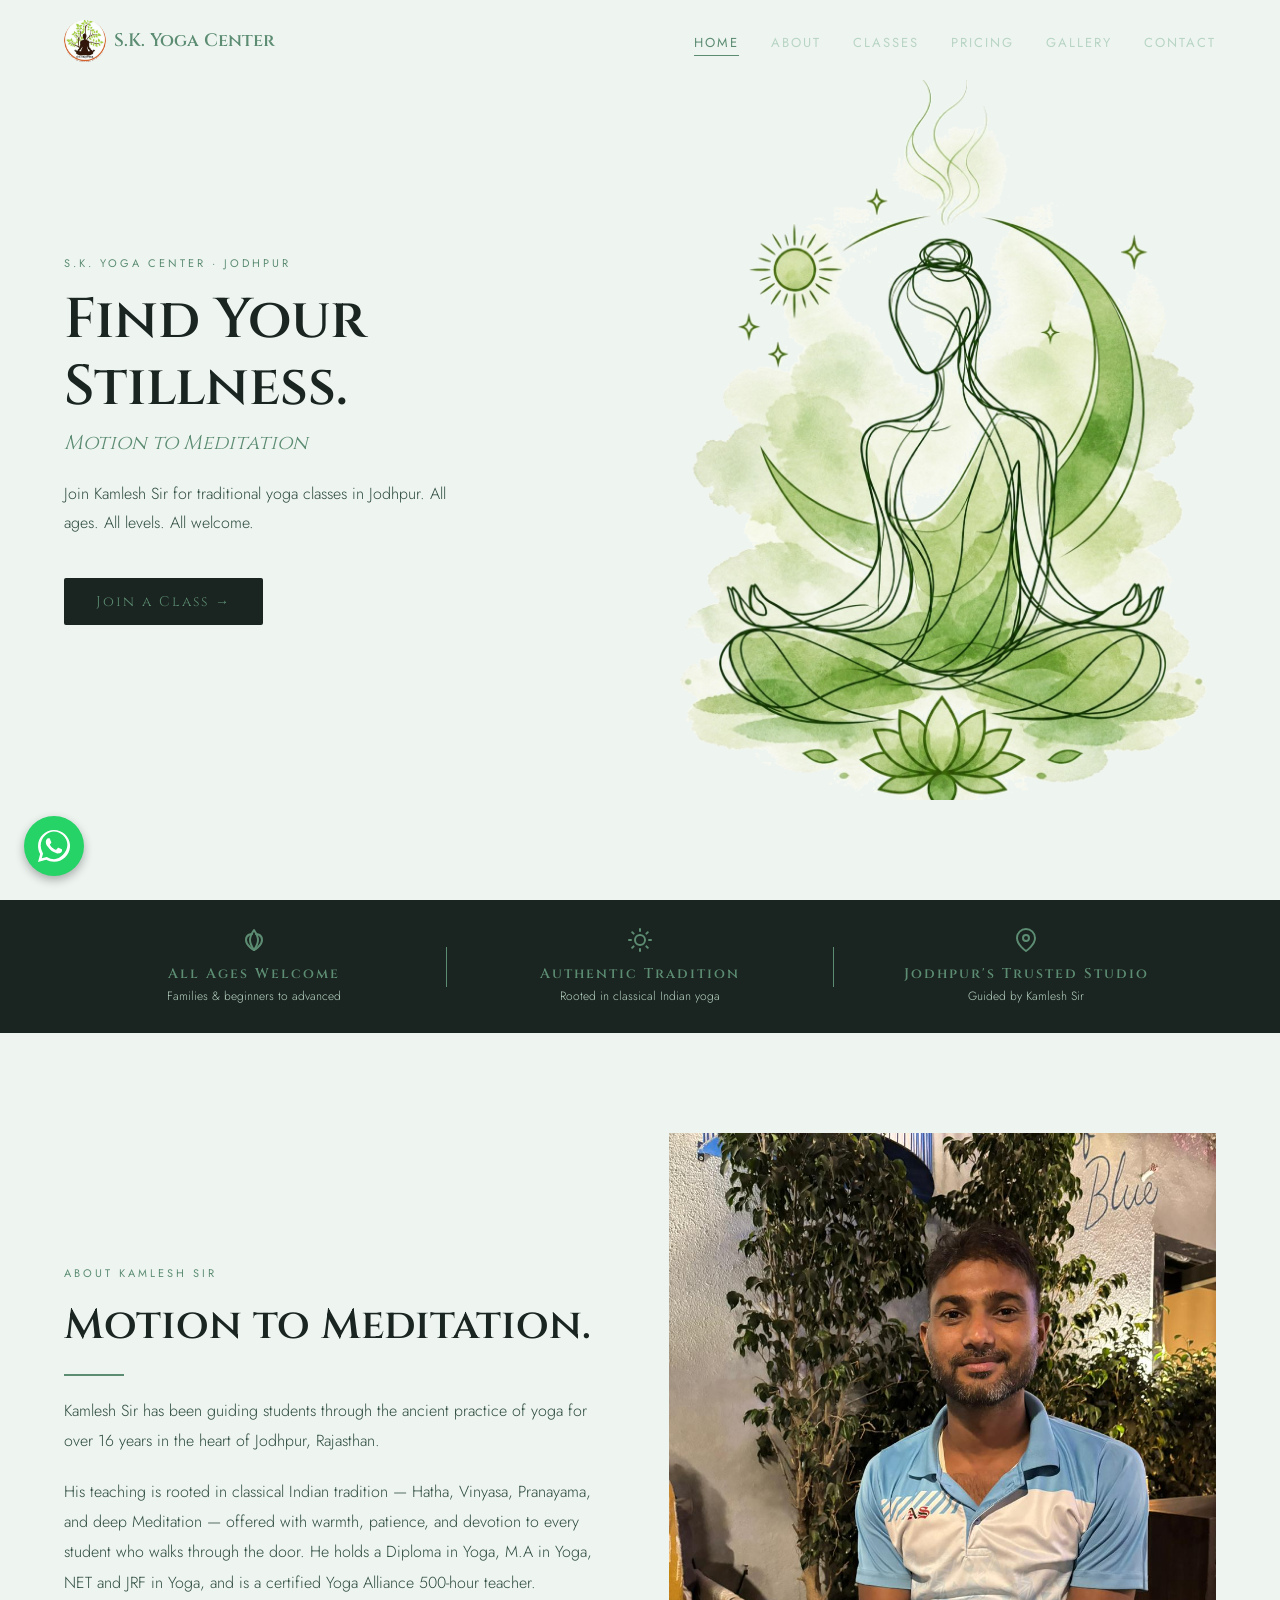
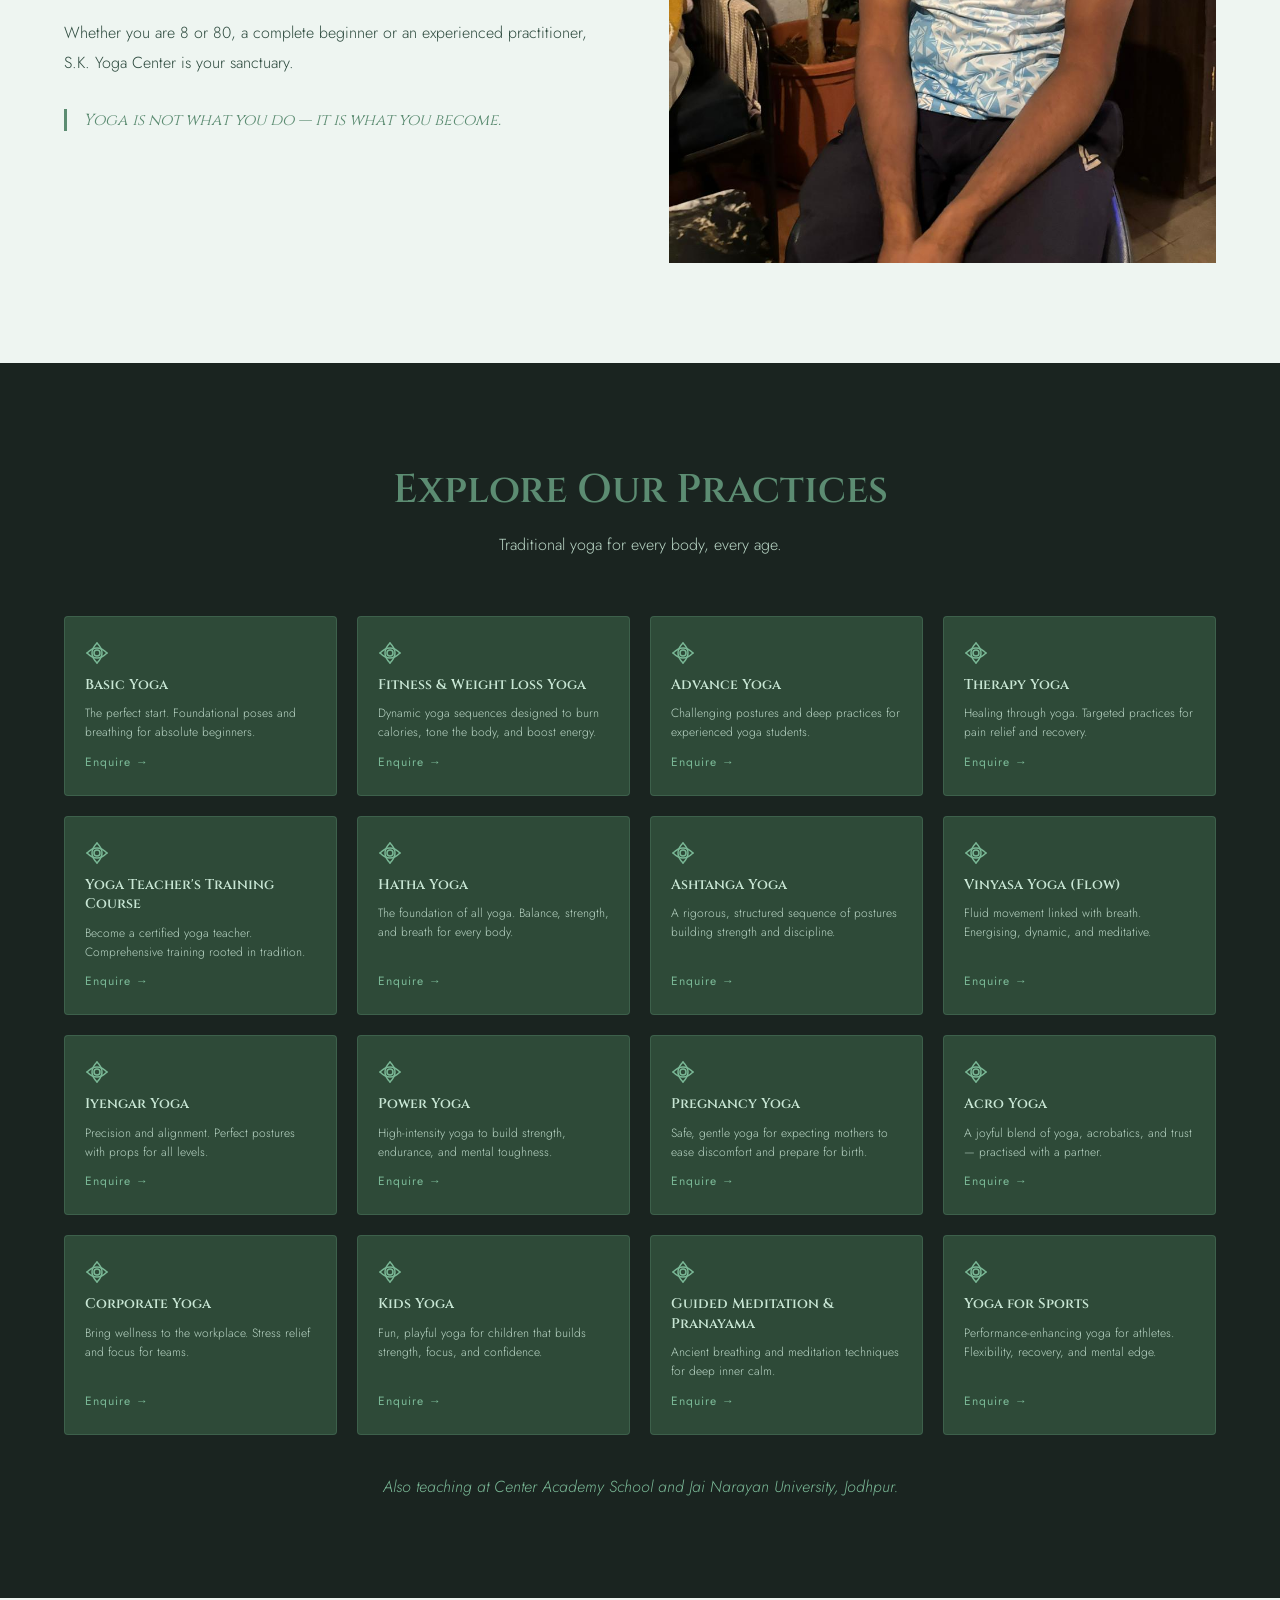
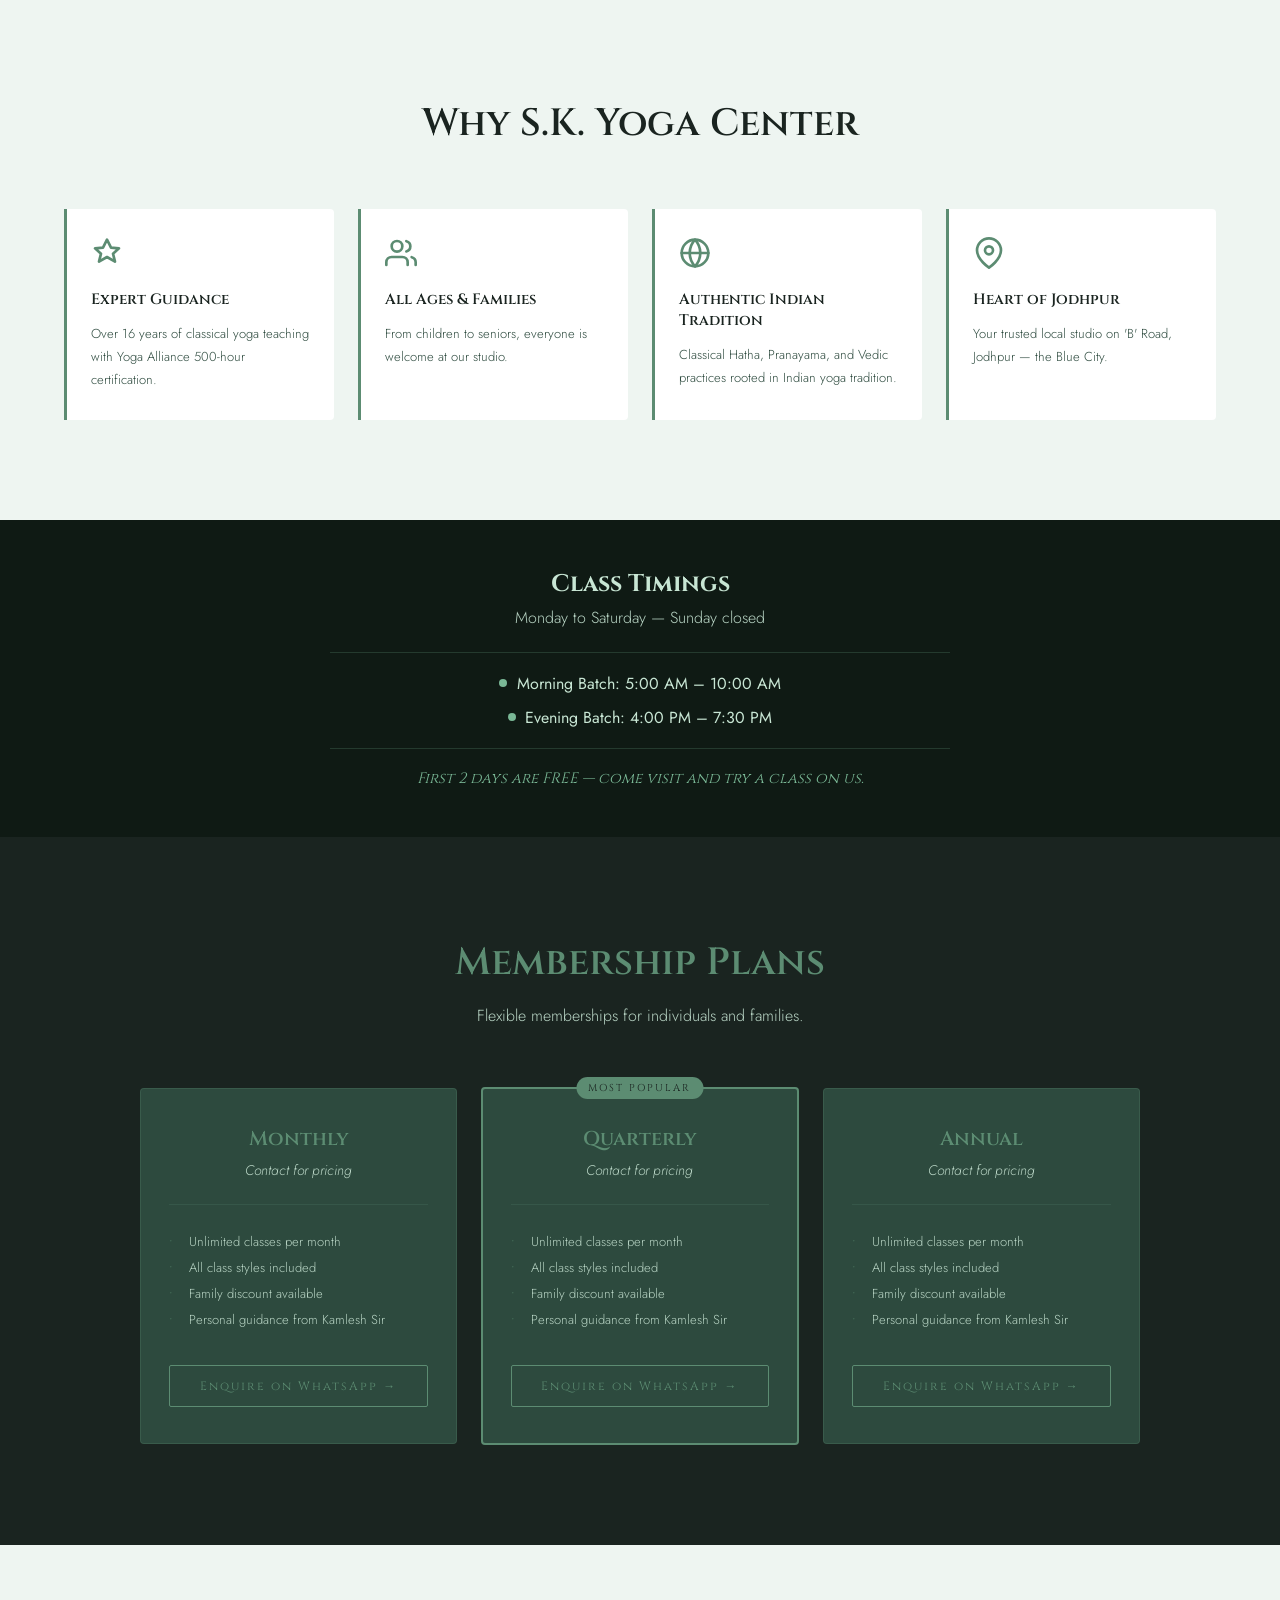
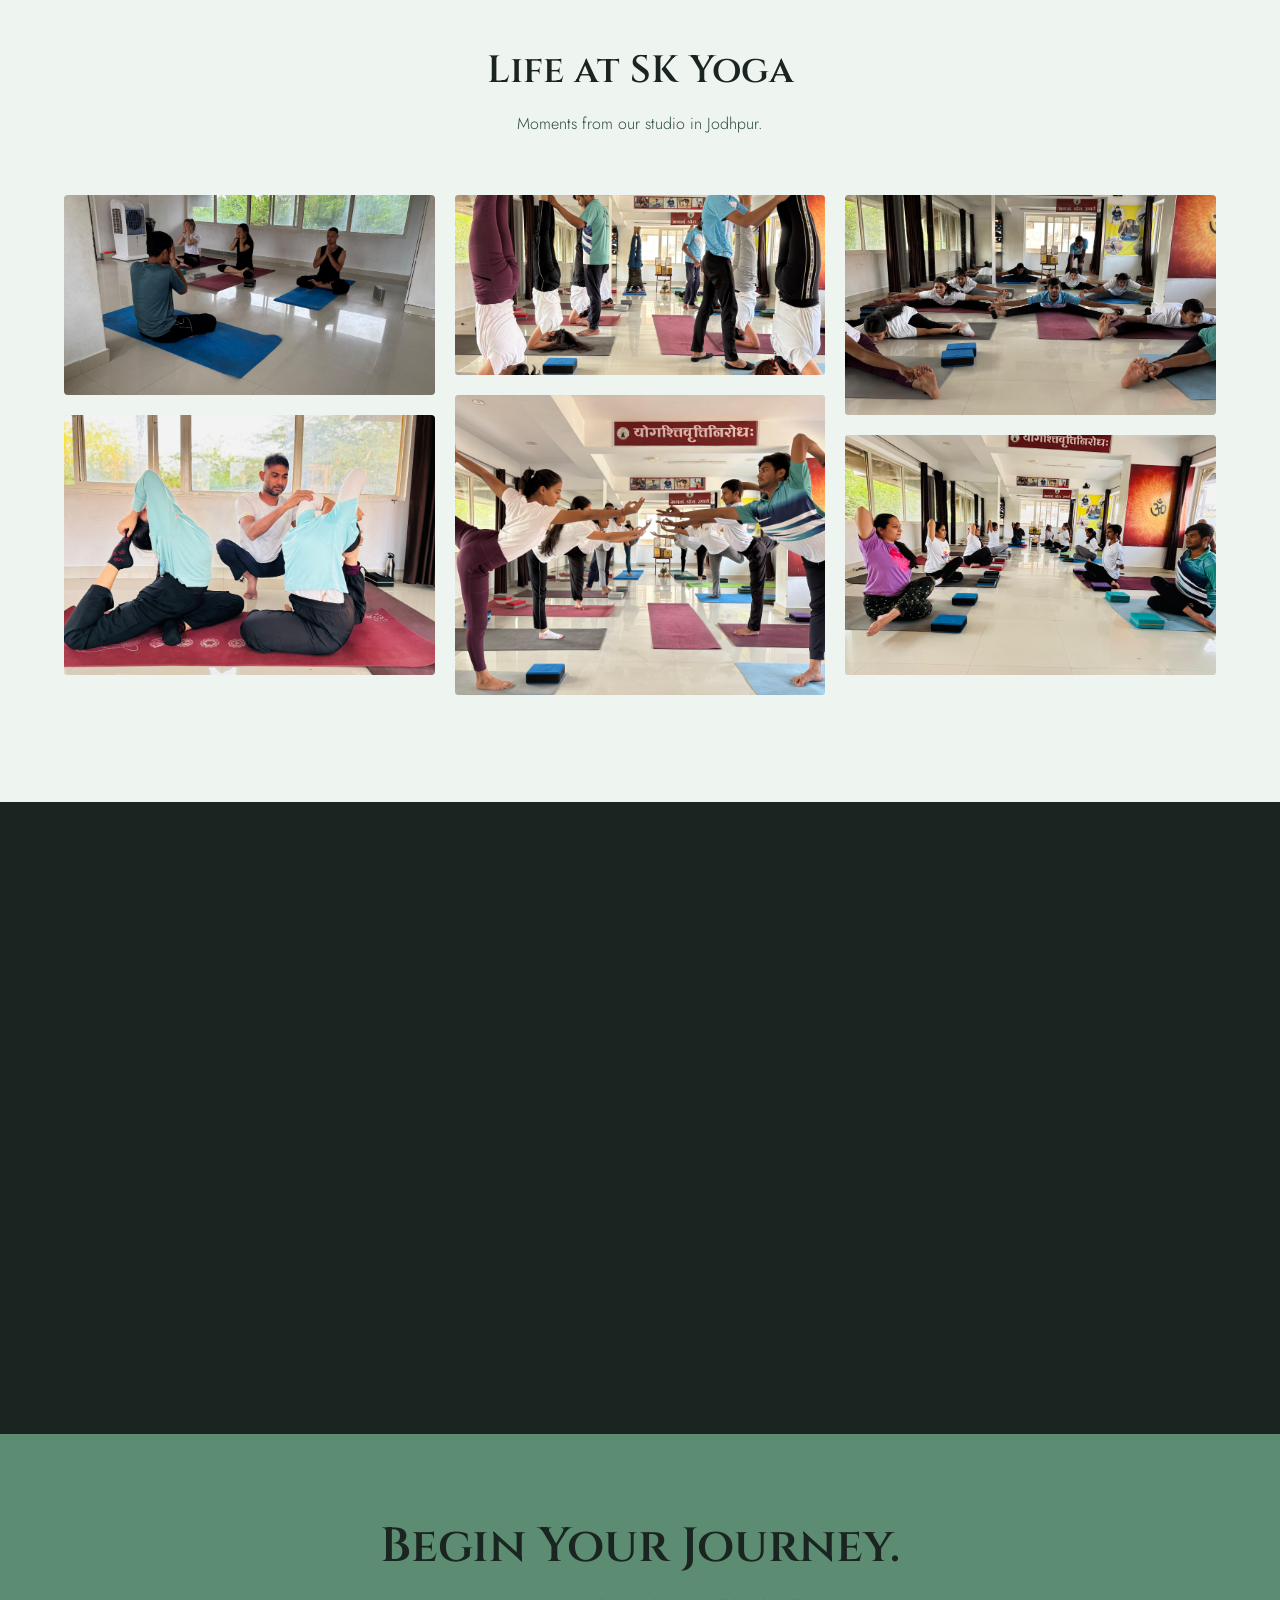
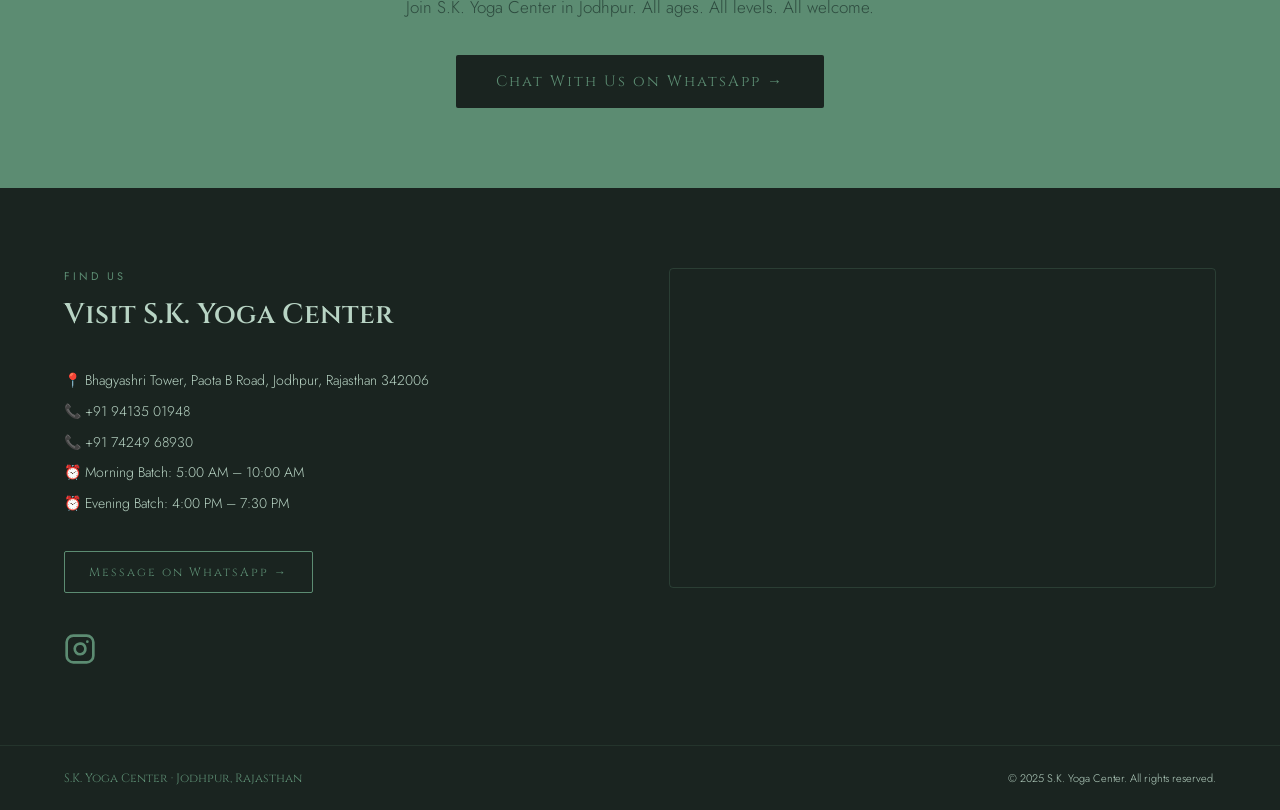
==== commit 5a0d45b0: "update" ====
--- a/index.html
+++ b/index.html
@@ -102,7 +102,7 @@
                 <blockquote class="animate-element">Yoga is not what you do — it is what you become.</blockquote>
             </div>
             <div class="about-image">
-                <img src="img2.png" alt="Kamlesh Sir teaching yoga" loading="lazy" class="animate-element">
+                <img src="kamlesh sir pic.jpeg" alt="Kamlesh Sir teaching yoga" loading="lazy" class="animate-element">
             </div>
         </div>
     </section>
@@ -510,7 +510,7 @@
                 <span class="label">FIND US</span>
                 <h2>Visit S.K. Yoga Center</h2>
                 <div class="details">
-                    <p>&#128205; Bhagoy Shree Tower, Jahm Villas, Near Hawant Garden, Pota 'B' Road, Jodhpur, Rajasthan 342001</p>
+                    <p>&#128205; <a href="https://maps.app.goo.gl/3xi9M5LjxYfbDaNv5" target="_blank" rel="noopener noreferrer" style="color: inherit; text-decoration: none;">Bhagyashri Tower, Paota B Road, Jodhpur, Rajasthan 342006</a></p>
                     <p>&#128222; +91 94135 01948</p>
                     <p>&#128222; +91 74249 68930</p>
                     <p>&#9200; Morning Batch: 5:00 AM &ndash; 10:00 AM</p>
@@ -525,7 +525,7 @@
             </div>
             <div class="contact-right animate-element">
                 <!-- Embedded Google Map for Jodhpur -->
-                <iframe src="https://www.google.com/maps/embed?pb=!1m18!1m12!1m3!1d3578.8!2d73.0243!3d26.2389!2m3!1f0!2f0!3f0!3m2!1i1024!2i768!4f13.1!3m3!1m2!1s0x39418bf1b7a3de67%3A0xa8bfb5c16789e46a!2sB+Road%2C+Jodhpur%2C+Rajasthan!5e0!3m2!1sen!2sin!4v1715000000000!5m2!1sen!2sin" width="100%" height="320" style="border:0;" allowfullscreen="" loading="lazy" referrerpolicy="no-referrer-when-downgrade"></iframe>
+                <iframe src="https://www.google.com/maps/embed?pb=!1m18!1m12!1m3!1d3576.8801737157683!2d73.04373387590925!3d26.297984277018895!2m3!1f0!2f0!3f0!3m2!1i1024!2i768!4f13.1!3m3!1m2!1s0x39418d31e132670f%3A0x512ed492cc758c2e!2sBhagyashri%20Tower!5e0!3m2!1sen!2sin!4v1778672964913!5m2!1sen!2sin" width="100%" height="320" style="border:0;" allowfullscreen="" loading="lazy" referrerpolicy="no-referrer-when-downgrade"></iframe>
             </div>
         </div>
     </section>
--- a/styles.css
+++ b/styles.css
@@ -978,13 +978,13 @@
 .animate-element {
     opacity: 0;
     transform: translateY(30px);
-    transition: opacity 0.7s ease, transform 0.7s ease;
+    transition: opacity 0.5s ease, transform 0.5s ease;
 }
 
 .animate-card {
     opacity: 0;
     transform: translateY(30px);
-    transition: opacity 0.7s ease, transform 0.7s ease;
+    transition: opacity 0.5s ease, transform 0.5s ease;
 }
 
 .animate-scale {
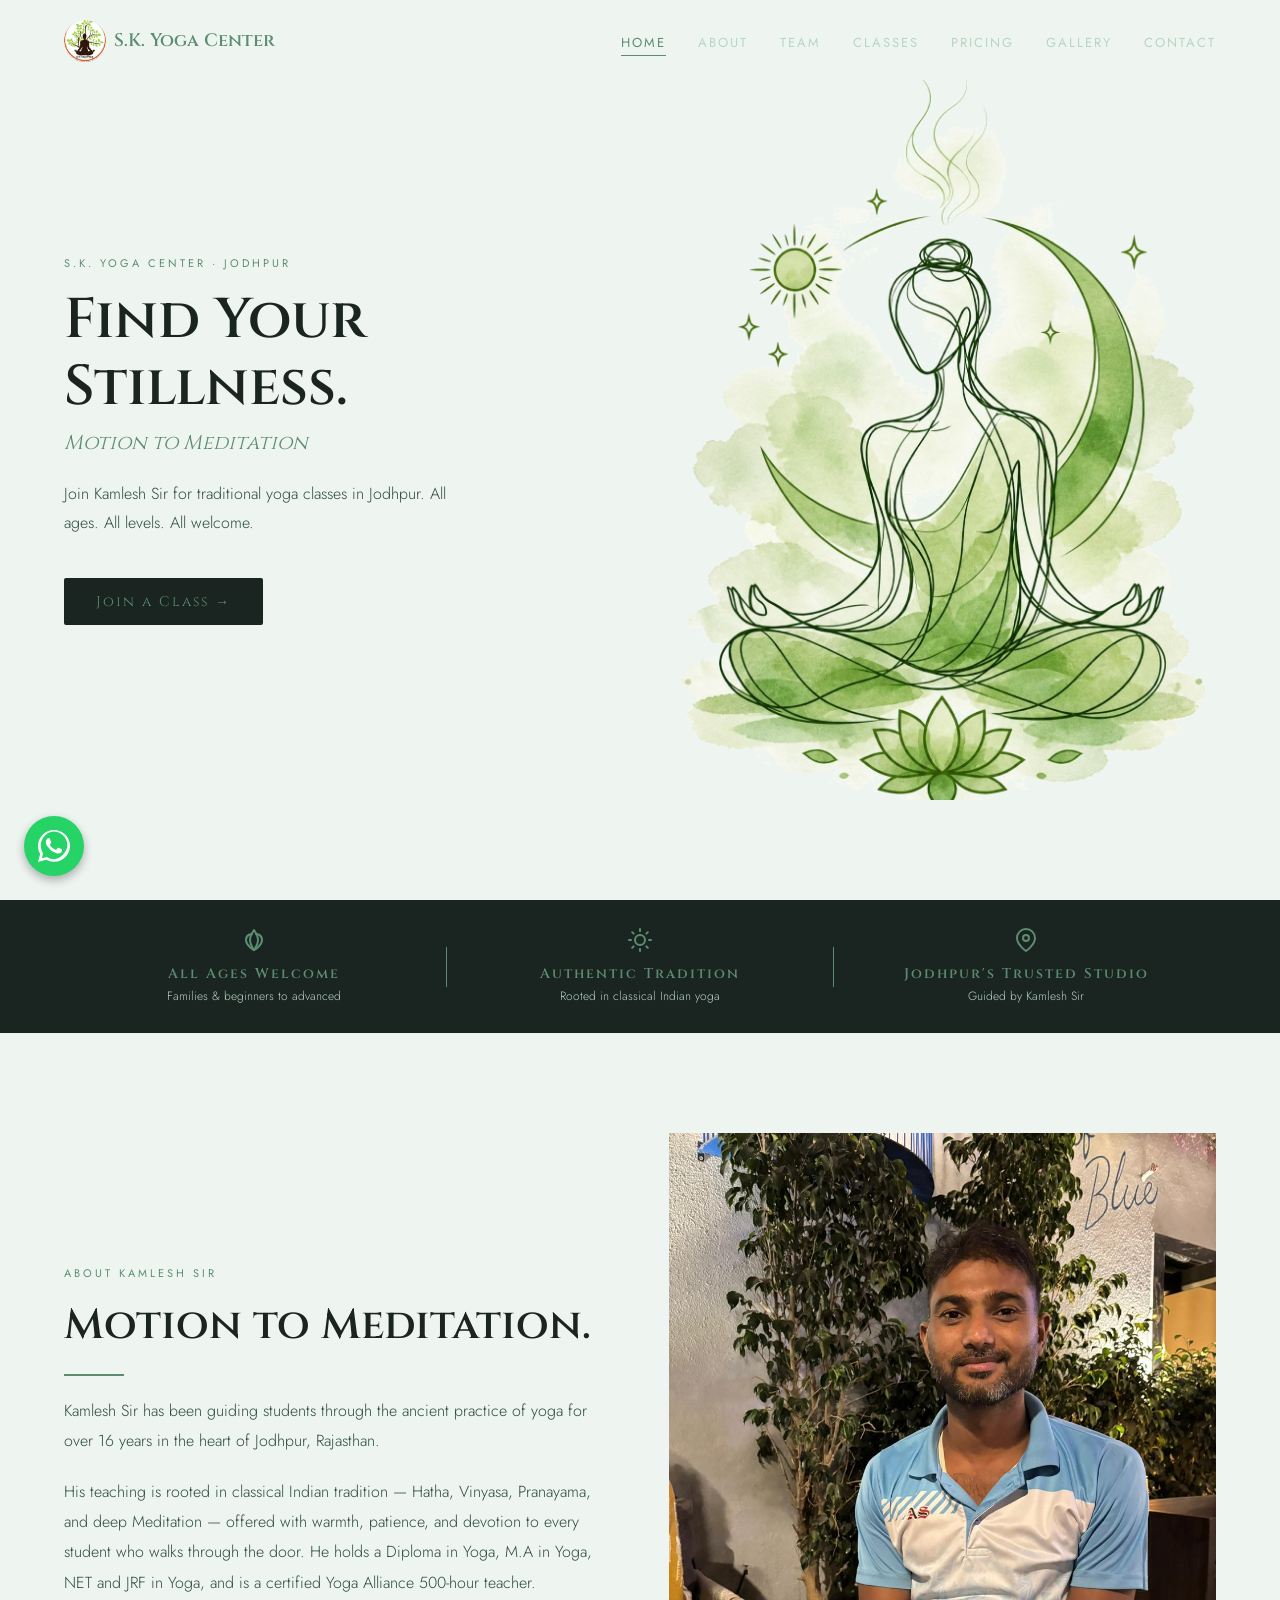
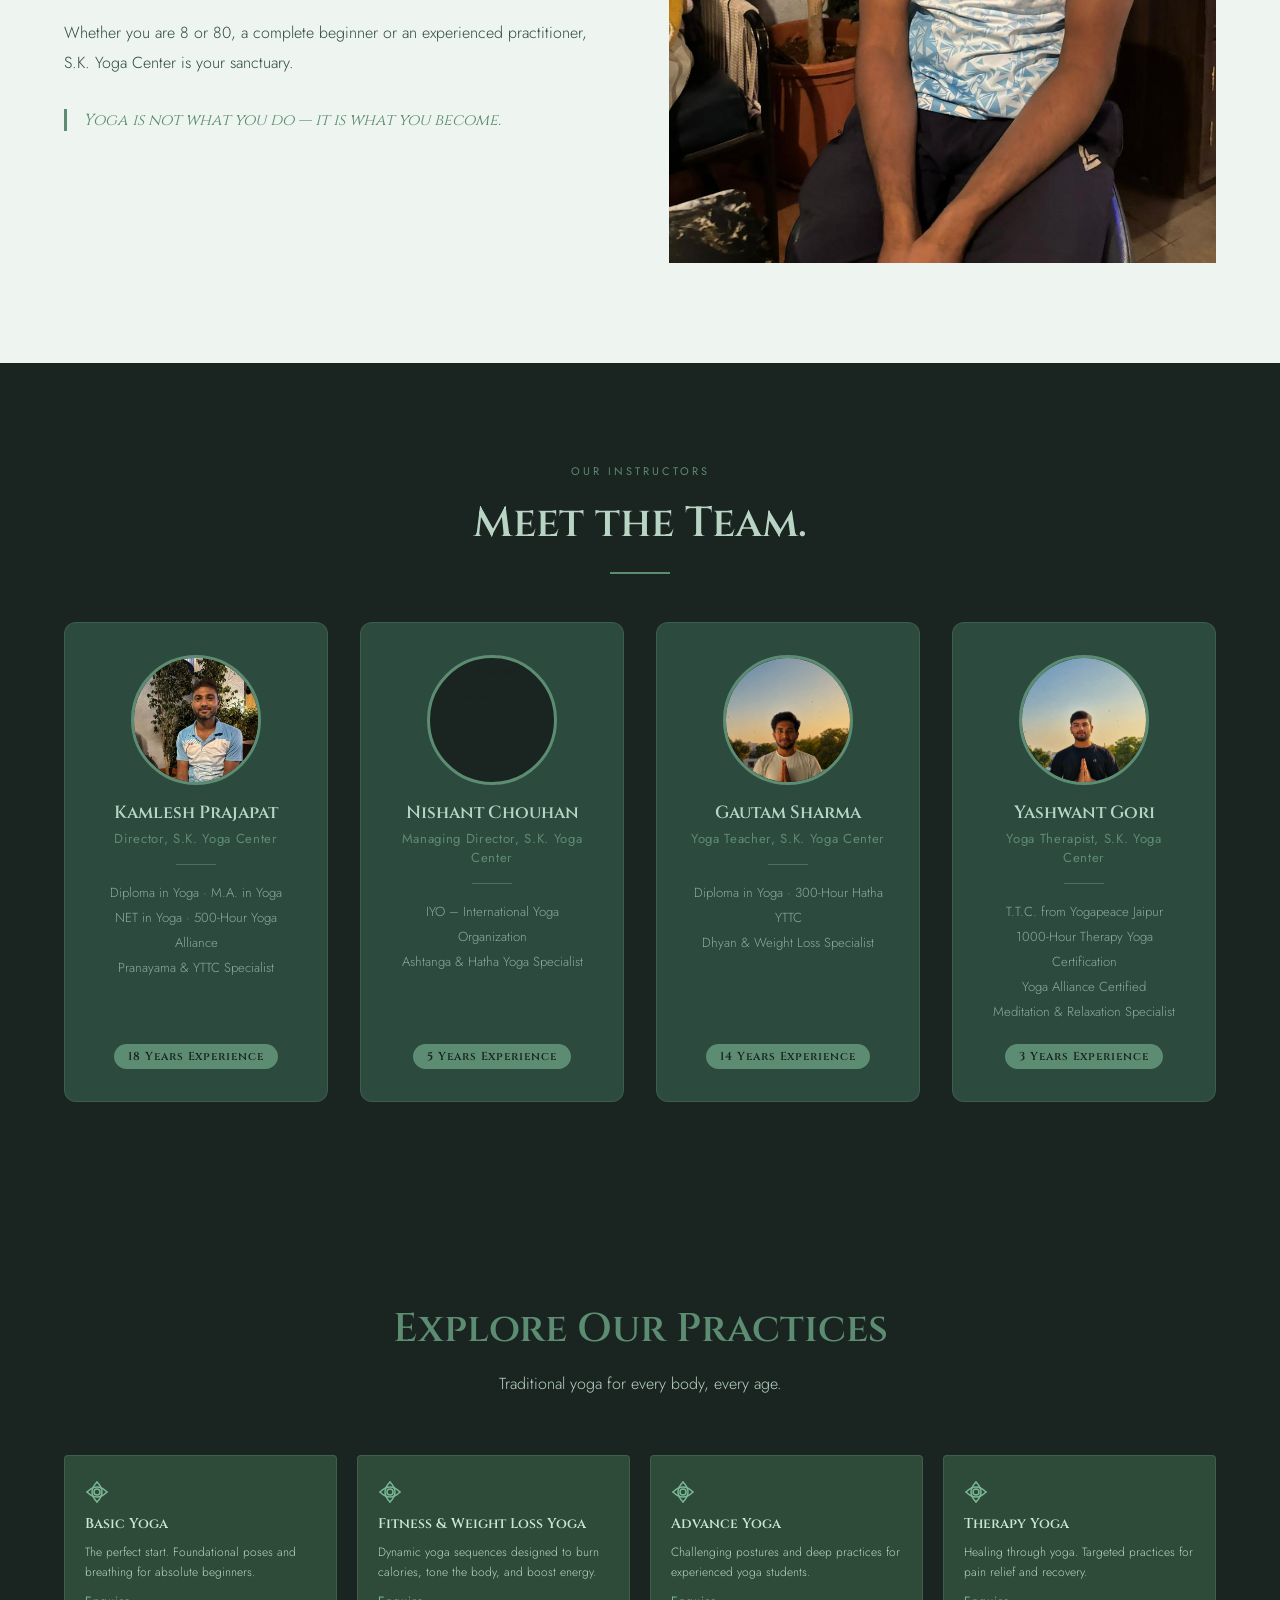
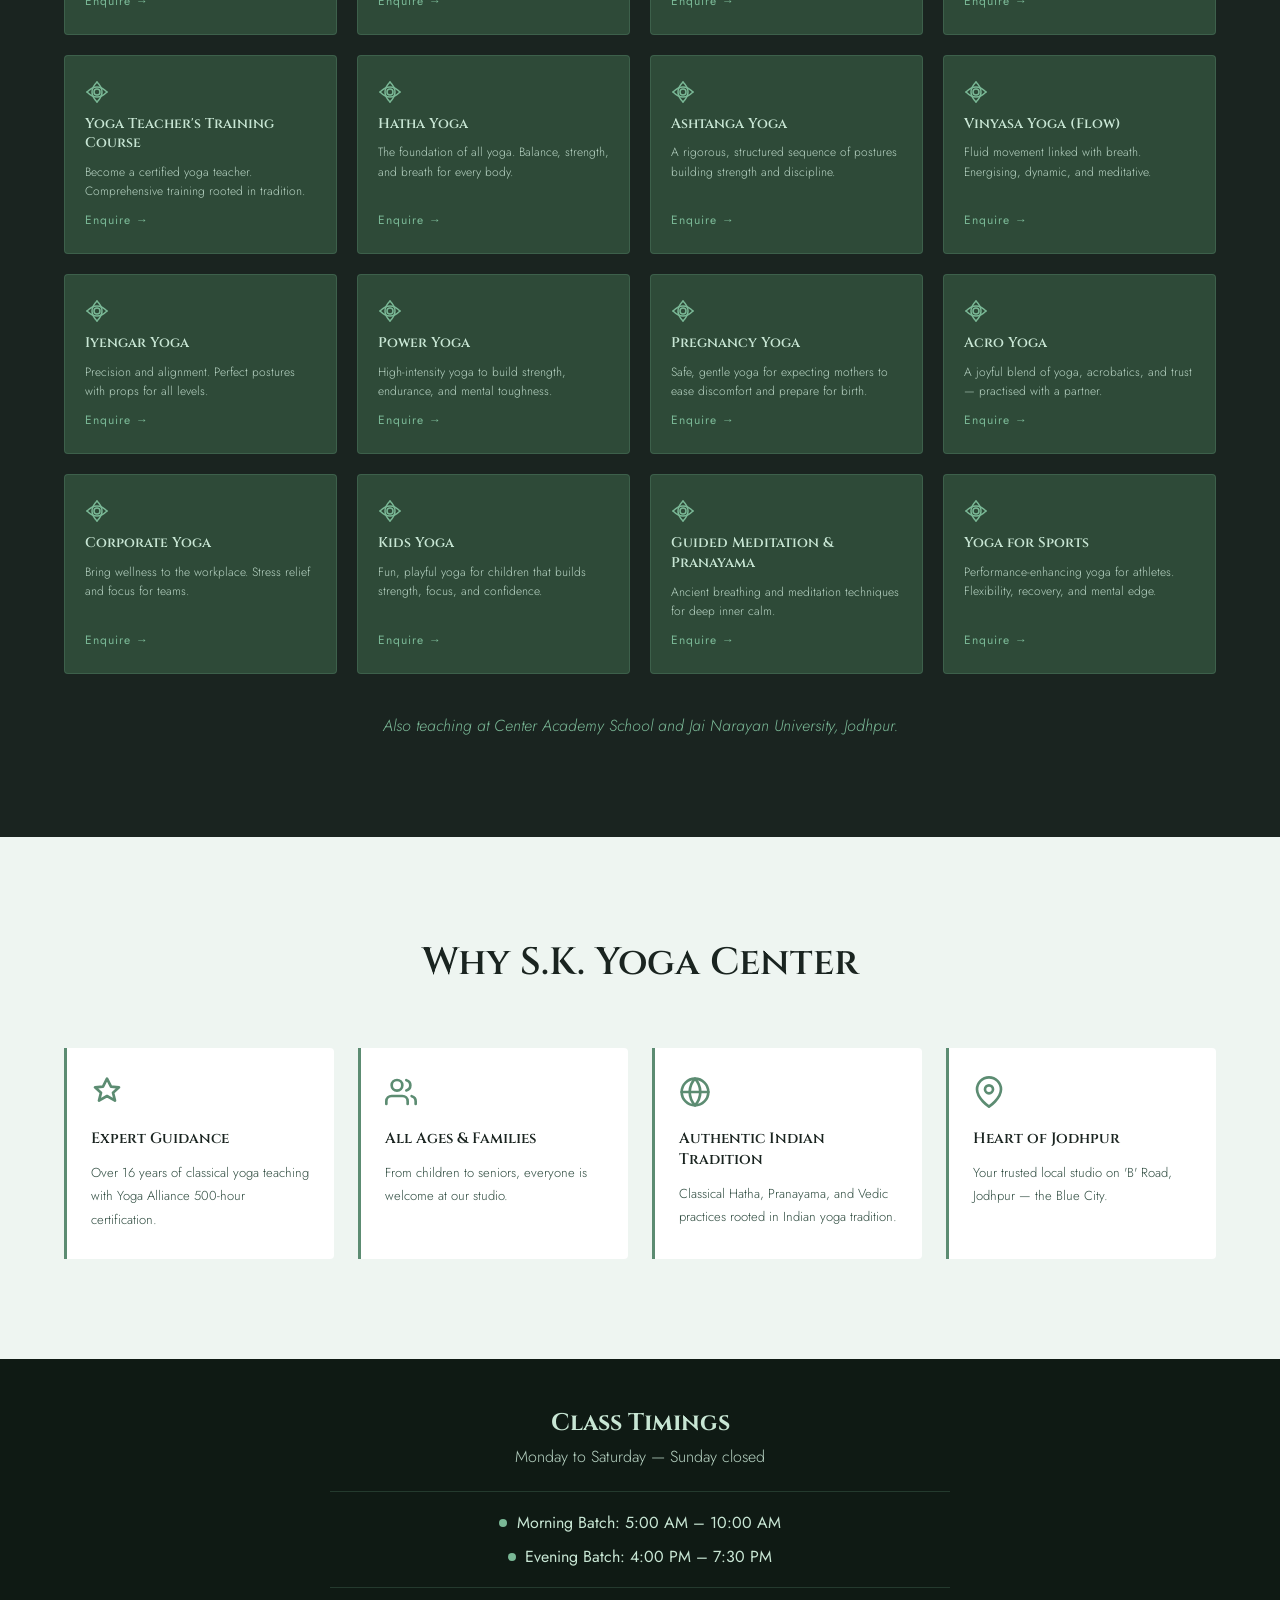
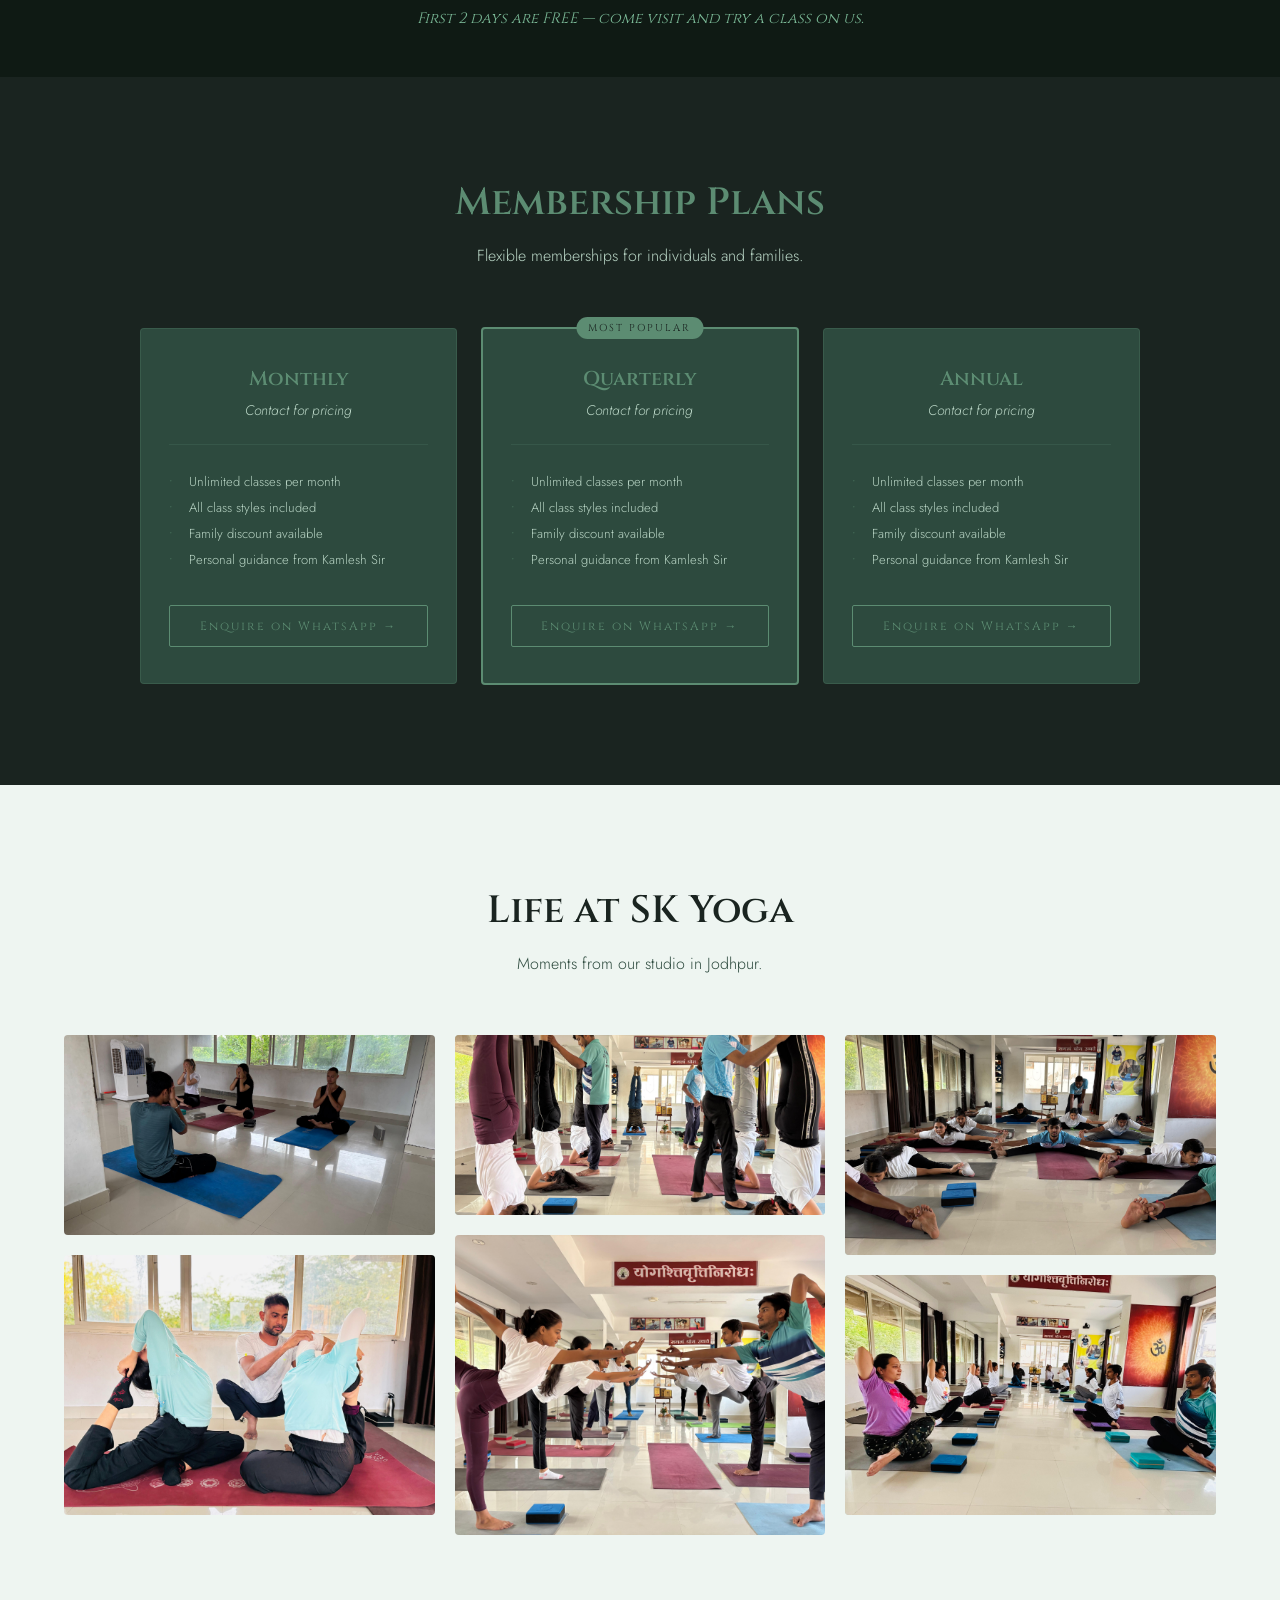
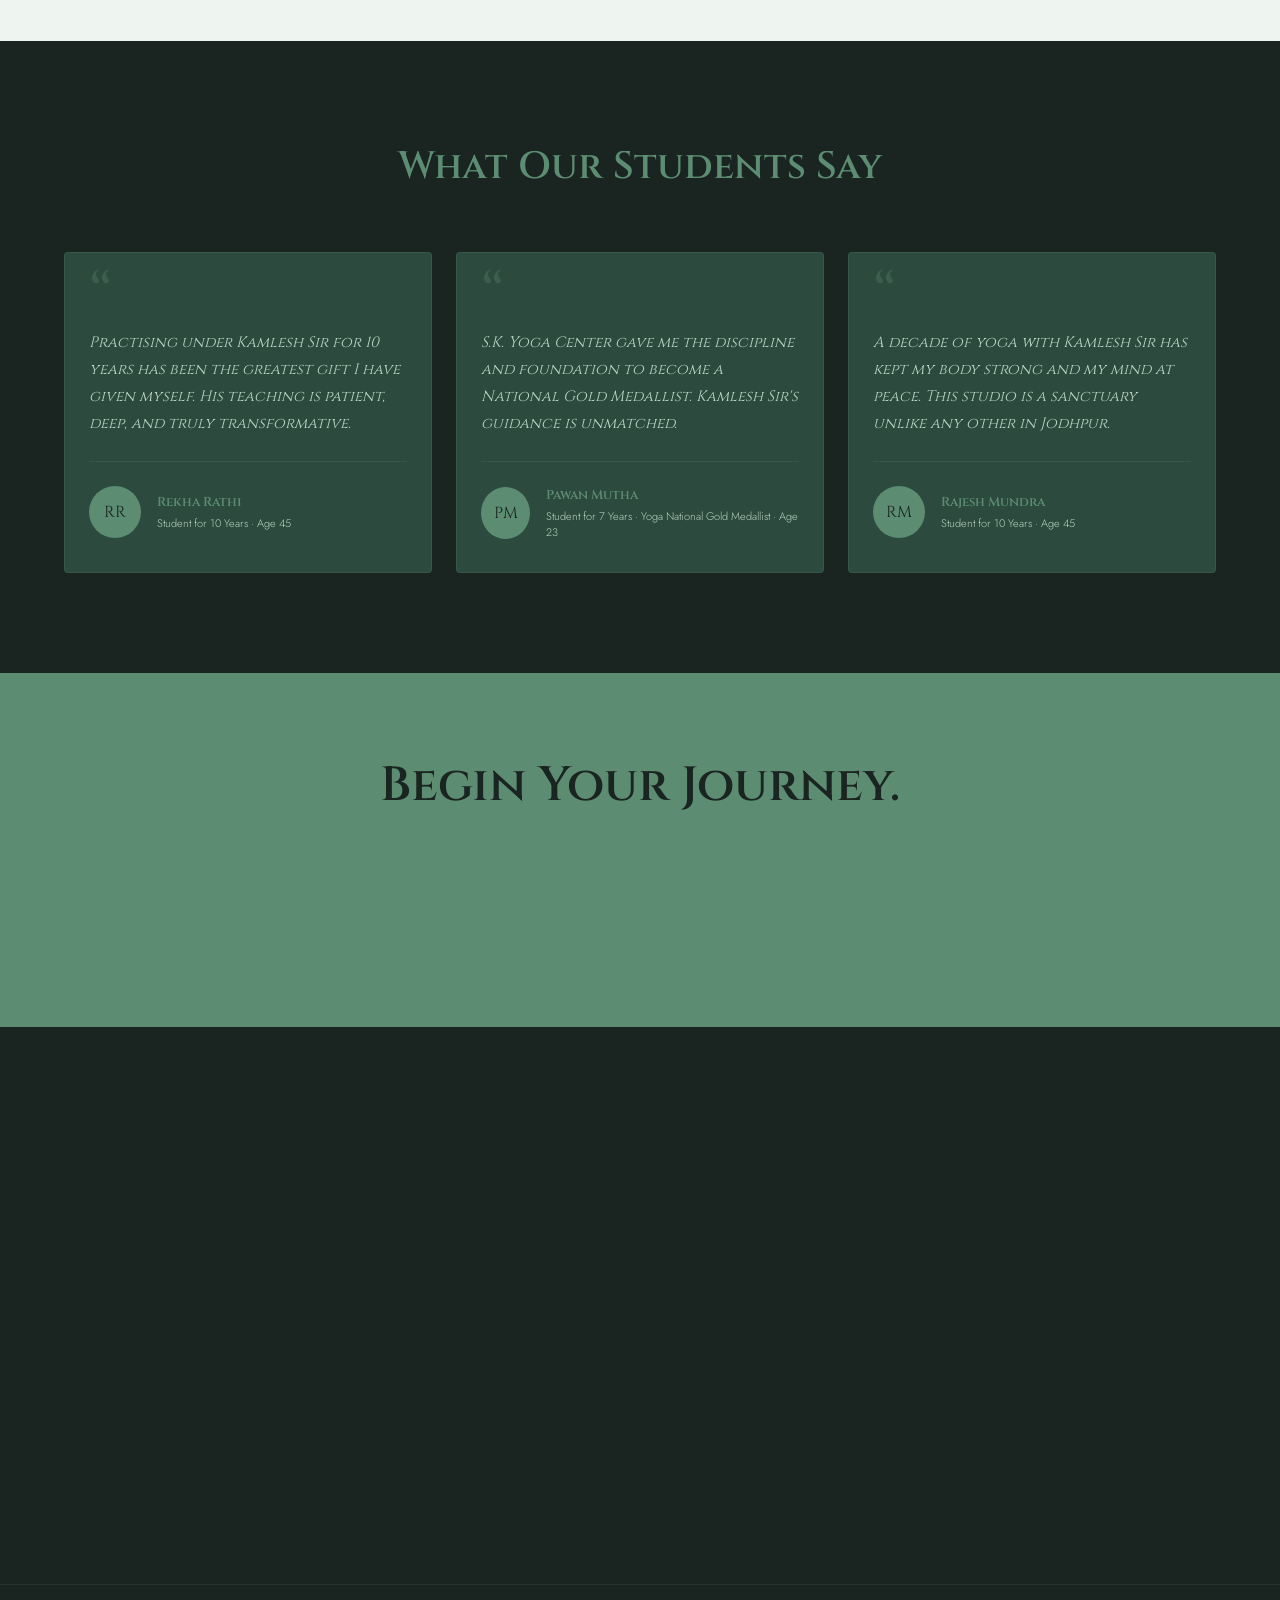
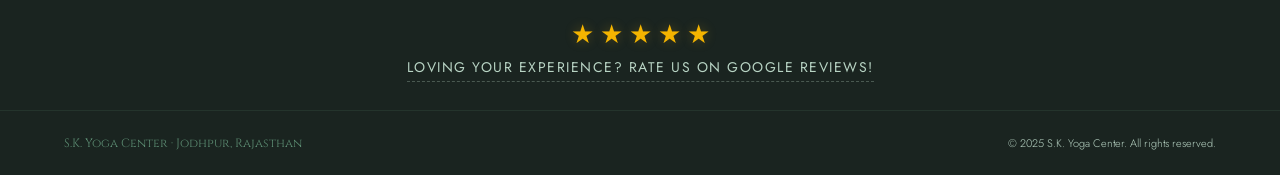
==== commit 82124460: "Updated website" ====
--- a/index.html
+++ b/index.html
@@ -27,6 +27,7 @@
             <ul class="nav-links" id="nav-links">
                 <li><a href="#home">Home</a></li>
                 <li><a href="#about">About</a></li>
+                <li><a href="#team">Team</a></li>
                 <li><a href="#classes">Classes</a></li>
                 <li><a href="#pricing">Pricing</a></li>
                 <li><a href="#gallery">Gallery</a></li>
@@ -107,6 +108,82 @@
         </div>
     </section>
 
+    <!-- Section 4.5: Meet Our Team -->
+    <section id="team" class="team-section section-padding">
+        <div class="team-container">
+            <span class="label animate-element">OUR INSTRUCTORS</span>
+            <h2 class="animate-element">Meet the Team.</h2>
+            <div class="gold-rule animate-element"></div>
+
+            <div class="team-grid">
+
+                <!-- Kamlesh Prajapat -->
+                <div class="team-card animate-card">
+                    <div class="team-photo-wrap">
+                        <img src="kamlesh sir pic.jpeg" alt="Kamlesh Prajapat" class="team-photo">
+                    </div>
+                    <h3 class="team-name">Kamlesh Prajapat</h3>
+                    <p class="team-role">Director, S.K. Yoga Center</p>
+                    <div class="team-divider"></div>
+                    <ul class="team-credentials">
+                        <li>Diploma in Yoga &middot; M.A. in Yoga</li>
+                        <li>NET in Yoga &middot; 500-Hour Yoga Alliance</li>
+                        <li>Pranayama &amp; YTTC Specialist</li>
+                    </ul>
+                    <div class="team-exp-badge">18 Years Experience</div>
+                </div>
+
+                <!-- Nishant Chouhan -->
+                <div class="team-card animate-card">
+                    <div class="team-photo-wrap">
+                        <img src="staff-nishant.jpeg" alt="Nishant Chouhan" class="team-photo">
+                    </div>
+                    <h3 class="team-name">Nishant Chouhan</h3>
+                    <p class="team-role">Managing Director, S.K. Yoga Center</p>
+                    <div class="team-divider"></div>
+                    <ul class="team-credentials">
+                        <li>IYO &ndash; International Yoga Organization</li>
+                        <li>Ashtanga &amp; Hatha Yoga Specialist</li>
+                    </ul>
+                    <div class="team-exp-badge">5 Years Experience</div>
+                </div>
+
+                <!-- Gautam Sharma -->
+                <div class="team-card animate-card">
+                    <div class="team-photo-wrap">
+                        <img src="staff-gautam.png" alt="Gautam Sharma" class="team-photo">
+                    </div>
+                    <h3 class="team-name">Gautam Sharma</h3>
+                    <p class="team-role">Yoga Teacher, S.K. Yoga Center</p>
+                    <div class="team-divider"></div>
+                    <ul class="team-credentials">
+                        <li>Diploma in Yoga &middot; 300-Hour Hatha YTTC</li>
+                        <li>Dhyan &amp; Weight Loss Specialist</li>
+                    </ul>
+                    <div class="team-exp-badge">14 Years Experience</div>
+                </div>
+
+                <!-- Yashwant Gori -->
+                <div class="team-card animate-card">
+                    <div class="team-photo-wrap">
+                        <img src="yashwant.jpeg" alt="Yashwant Gori" class="team-photo">
+                    </div>
+                    <h3 class="team-name">Yashwant Gori</h3>
+                    <p class="team-role">Yoga Therapist, S.K. Yoga Center</p>
+                    <div class="team-divider"></div>
+                    <ul class="team-credentials">
+                        <li>T.T.C. from Yogapeace Jaipur</li>
+                        <li>1000-Hour Therapy Yoga Certification</li>
+                        <li>Yoga Alliance Certified</li>
+                        <li>Meditation &amp; Relaxation Specialist</li>
+                    </ul>
+                    <div class="team-exp-badge">3 Years Experience</div>
+                </div>
+
+            </div>
+        </div>
+    </section>
+
     <!-- Section 5: Classes -->
     <section id="classes" class="classes section-padding">
         <div class="classes-container">
@@ -122,6 +199,10 @@
                 }
                 @media (max-width: 768px) {
                     .classes-grid { grid-template-columns: repeat(2, 1fr); }
+                    /* Hide cards after the 4th on mobile by default */
+                    .classes-grid:not(.show-all) .class-card:nth-child(n+5) {
+                        display: none !important;
+                    }
                 }
                 @media (max-width: 480px) {
                     .classes-grid { grid-template-columns: 1fr; }
@@ -173,6 +254,40 @@
                     display: inline-block;
                 }
                 .class-card .card-enquire:hover { text-decoration: underline; }
+
+                /* View More Button Styles */
+                .view-more-container {
+                    display: none;
+                    justify-content: center;
+                    margin-top: 32px;
+                }
+                .view-more-btn {
+                    background: transparent;
+                    color: #7AB896;
+                    border: 1px solid rgba(122, 184, 150, 0.4);
+                    border-radius: 4px;
+                    padding: 12px 28px;
+                    font-family: 'Cinzel', serif;
+                    font-weight: 600;
+                    font-size: 13px;
+                    letter-spacing: 2px;
+                    text-transform: uppercase;
+                    cursor: pointer;
+                    transition: all 0.3s ease;
+                    outline: none;
+                }
+                .view-more-btn:hover {
+                    background: #7AB896;
+                    color: #1A2420;
+                    border-color: #7AB896;
+                    transform: translateY(-2px);
+                    box-shadow: 0 4px 12px rgba(122, 184, 150, 0.15);
+                }
+                @media (max-width: 768px) {
+                    .view-more-container {
+                        display: flex;
+                    }
+                }
             </style>
 
             <div class="classes-grid">
@@ -289,6 +404,10 @@
                     <a class="card-enquire" href="https://wa.me/919413501948" target="_blank" rel="noopener noreferrer">Enquire &rarr;</a>
                 </div>
 
+            </div>
+
+            <div class="view-more-container">
+                <button id="view-more-classes-btn" class="view-more-btn">View More Practices</button>
             </div>
 
             <p style="font-family: 'Jost', sans-serif; font-weight: 300; font-style: italic; text-align: center; color: #7AB896; margin-top: 40px;">Also teaching at Center Academy School and Jai Narayan University, Jodhpur.</p>
@@ -530,6 +649,20 @@
         </div>
     </section>
 
+    <!-- Google Reviews Badge -->
+    <div class="google-reviews-badge">
+        <a href="https://www.google.com/maps/place/Shree+Krishna+yoga+Sansthan+S.K.Yoga/@26.2973261,73.0396531,17z/data=!4m18!1m9!3m8!1s0x39418d0713c7aa57:0x929ec516a56a22e0!2sShree+Krishna+yoga+Sansthan+S.K.Yoga!8m2!3d26.2973261!4d73.042228!9m1!1b1!16s%2Fg%2F11fx7stmyd!3m7!1s0x39418d0713c7aa57:0x929ec516a56a22e0!8m2!3d26.2973261!4d73.042228!9m1!1b1!16s%2Fg%2F11fx7stmyd?authuser=0&entry=ttu&g_ep=EgoyMDI2MDYyOS4wIKXMDSoASAFQAw%3D%3D" target="_blank" rel="noopener noreferrer" class="reviews-link">
+            <div class="stars">
+                <span class="star">&#9733;</span>
+                <span class="star">&#9733;</span>
+                <span class="star">&#9733;</span>
+                <span class="star">&#9733;</span>
+                <span class="star">&#9733;</span>
+            </div>
+            <p class="review-text">Loving your experience? Rate us on Google Reviews!</p>
+        </a>
+    </div>
+
     <footer class="footer">
         <div class="footer-container">
             <div class="footer-left">S.K. Yoga Center &middot; Jodhpur, Rajasthan</div>
--- a/styles.css
+++ b/styles.css
@@ -357,6 +357,11 @@
 /* Classes Section */
 .classes {
     background-color: var(--charcoal);
+}
+
+/* Faster scroll-in for class cards */
+.class-card.animate-card {
+    transition: opacity 0.25s ease, transform 0.25s ease;
 }
 
 .section-title {
@@ -972,6 +977,142 @@
     font-size: 11px;
     font-weight: 300;
     color: var(--cream);
+}
+
+/* Team Section */
+.team-section {
+    background-color: var(--charcoal);
+    text-align: center;
+}
+
+.team-container {
+    max-width: 1200px;
+    margin: 0 auto;
+}
+
+.team-section .label {
+    display: block;
+    font-size: 11px;
+    font-weight: 400;
+    letter-spacing: 3px;
+    color: var(--gold);
+    text-transform: uppercase;
+    margin-bottom: 16px;
+}
+
+.team-section h2 {
+    font-size: 42px;
+    font-weight: 600;
+    color: var(--cream);
+    margin-bottom: 0;
+}
+
+.team-section .gold-rule {
+    margin: 20px auto 48px;
+}
+
+.team-grid {
+    display: grid;
+    grid-template-columns: repeat(auto-fit, minmax(240px, 1fr));
+    gap: 2rem;
+}
+
+.team-card {
+    background-color: var(--charcoal2);
+    border: 1px solid rgba(92, 140, 114, 0.3);
+    border-radius: 12px;
+    padding: 2rem;
+    text-align: center;
+    transition: transform 0.3s ease, border-color 0.3s ease, box-shadow 0.3s ease;
+    display: flex;
+    flex-direction: column;
+    align-items: center;
+}
+
+.team-card:hover {
+    transform: translateY(-6px);
+    border-color: var(--gold);
+    box-shadow: 0 8px 32px rgba(92, 140, 114, 0.2);
+}
+
+.team-photo-wrap {
+    width: 130px;
+    height: 130px;
+    border-radius: 50%;
+    overflow: hidden;
+    border: 3px solid var(--gold);
+    flex-shrink: 0;
+    background-color: var(--charcoal);
+}
+
+.team-photo {
+    width: 100%;
+    height: 100%;
+    object-fit: cover;
+    object-position: top;
+    display: block;
+}
+
+.team-name {
+    font-family: var(--font-heading);
+    font-size: 1.1rem;
+    font-weight: 600;
+    color: var(--cream);
+    margin-top: 1rem;
+    margin-bottom: 0;
+}
+
+.team-role {
+    font-family: var(--font-body);
+    font-size: 0.82rem;
+    color: var(--gold);
+    letter-spacing: 0.05em;
+    margin-top: 0.3rem;
+    font-weight: 400;
+}
+
+.team-divider {
+    width: 40px;
+    height: 1px;
+    background-color: var(--gold);
+    margin: 1rem auto;
+    opacity: 0.6;
+}
+
+.team-credentials {
+    list-style: none;
+    padding: 0;
+    margin: 0;
+    font-family: var(--font-body);
+    font-weight: 300;
+    font-size: 0.82rem;
+    color: rgba(184, 212, 196, 0.7);
+    line-height: 1.9;
+    text-align: center;
+    flex-grow: 1;
+}
+
+.team-exp-badge {
+    display: inline-block;
+    background-color: var(--gold);
+    color: var(--charcoal);
+    font-family: var(--font-heading);
+    font-size: 0.72rem;
+    letter-spacing: 0.08em;
+    font-weight: 600;
+    padding: 0.3rem 0.9rem;
+    border-radius: 20px;
+    margin-top: 1.2rem;
+}
+
+@media (max-width: 768px) {
+    .team-grid {
+        grid-template-columns: 1fr;
+    }
+
+    .team-section h2 {
+        font-size: 26px;
+    }
 }
 
 /* Animations (Initial State) */
@@ -1189,3 +1330,59 @@
         grid-template-columns: 1fr;
     }
 }
+
+/* Google Reviews Badge */
+.google-reviews-badge {
+    background-color: var(--charcoal);
+    padding: 36px 20px 28px;
+    text-align: center;
+    border-top: 1px solid rgba(92, 140, 114, 0.15);
+}
+
+.reviews-link {
+    display: inline-flex;
+    flex-direction: column;
+    align-items: center;
+    text-decoration: none;
+    transition: transform 0.3s ease;
+}
+
+.reviews-link:hover {
+    transform: translateY(-3px);
+}
+
+.reviews-link .stars {
+    display: flex;
+    gap: 6px;
+    margin-bottom: 10px;
+}
+
+.reviews-link .star {
+    color: #F4B400; /* Google star gold color */
+    font-size: 26px;
+    line-height: 1;
+    text-shadow: 0 0 12px rgba(244, 180, 0, 0.25);
+    transition: transform 0.3s ease;
+}
+
+.reviews-link:hover .star {
+    transform: scale(1.1);
+}
+
+.reviews-link .review-text {
+    font-family: var(--font-body);
+    font-size: 14px;
+    font-weight: 400;
+    letter-spacing: 1.5px;
+    color: var(--cream);
+    margin: 0;
+    text-transform: uppercase;
+    border-bottom: 1px dashed rgba(184, 212, 196, 0.3);
+    padding-bottom: 4px;
+    transition: color 0.3s ease, border-bottom-color 0.3s ease;
+}
+
+.reviews-link:hover .review-text {
+    color: var(--gold);
+    border-bottom-color: var(--gold);
+}
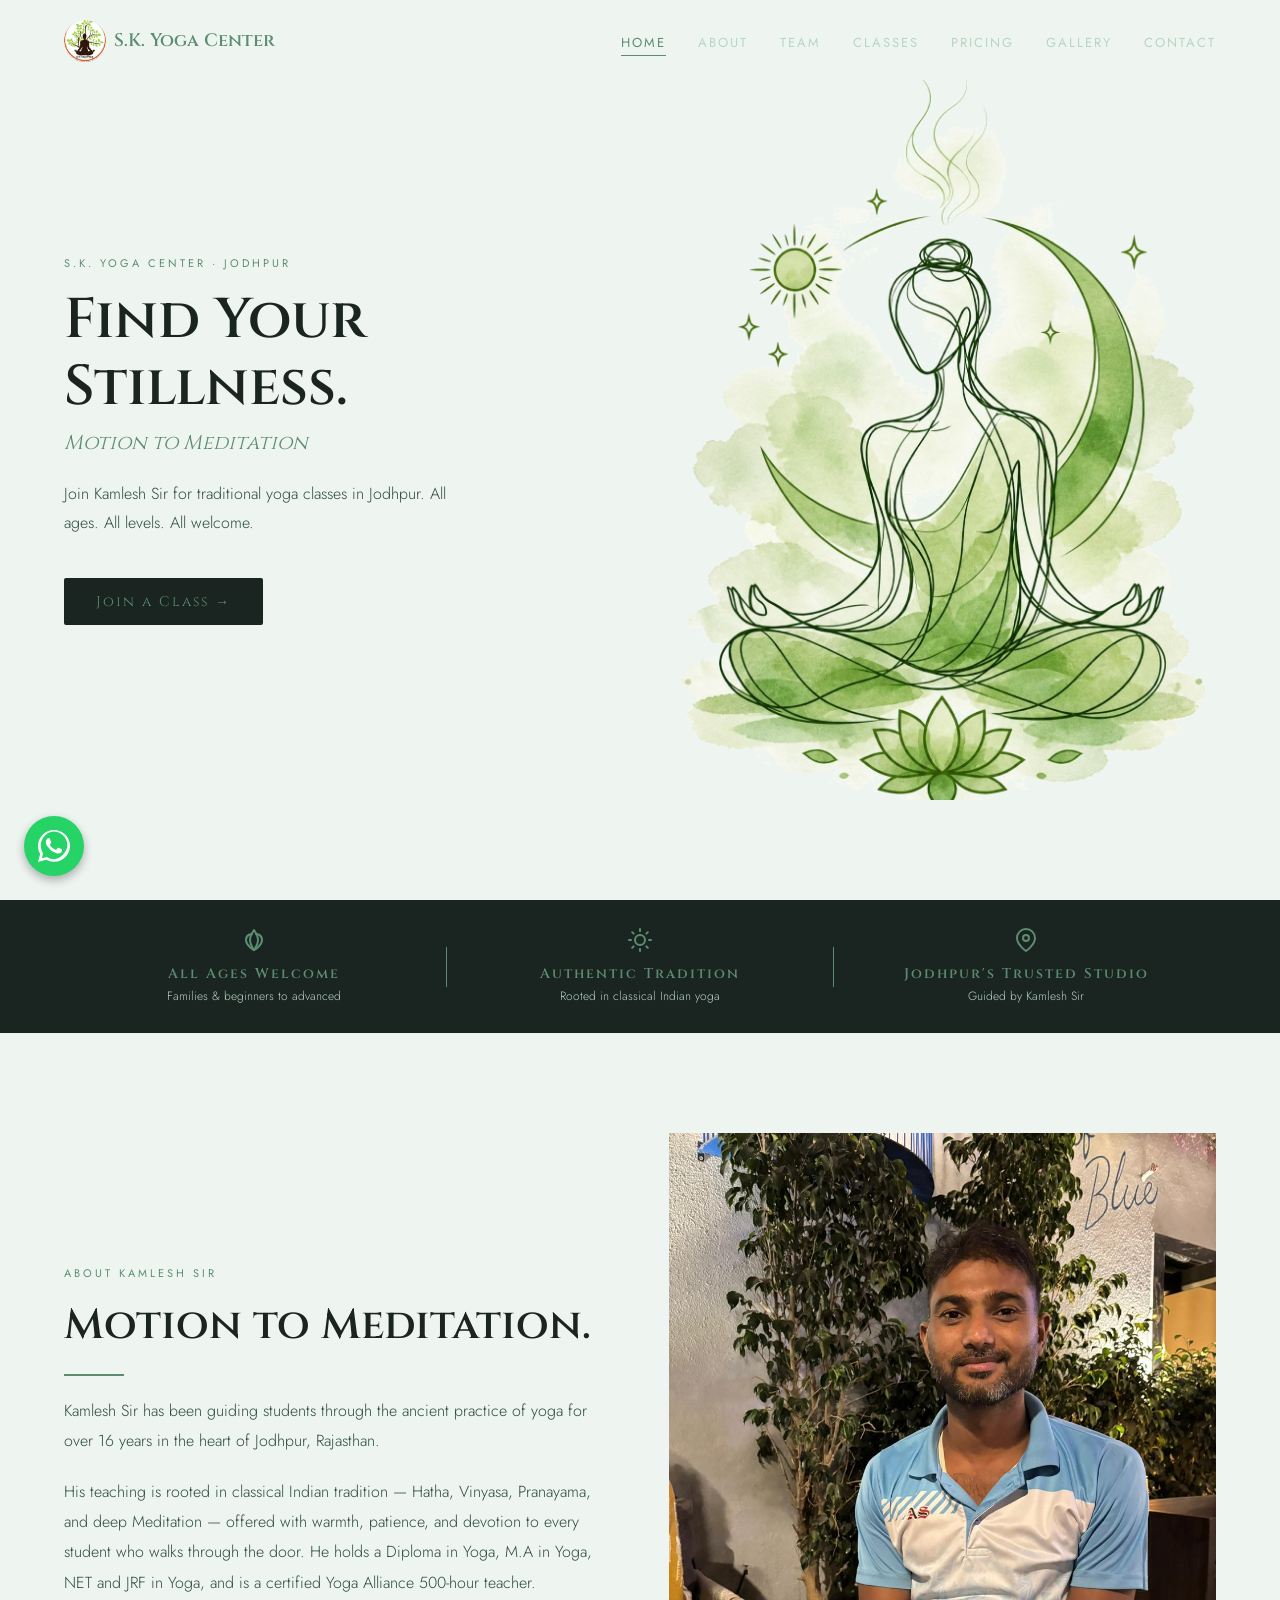
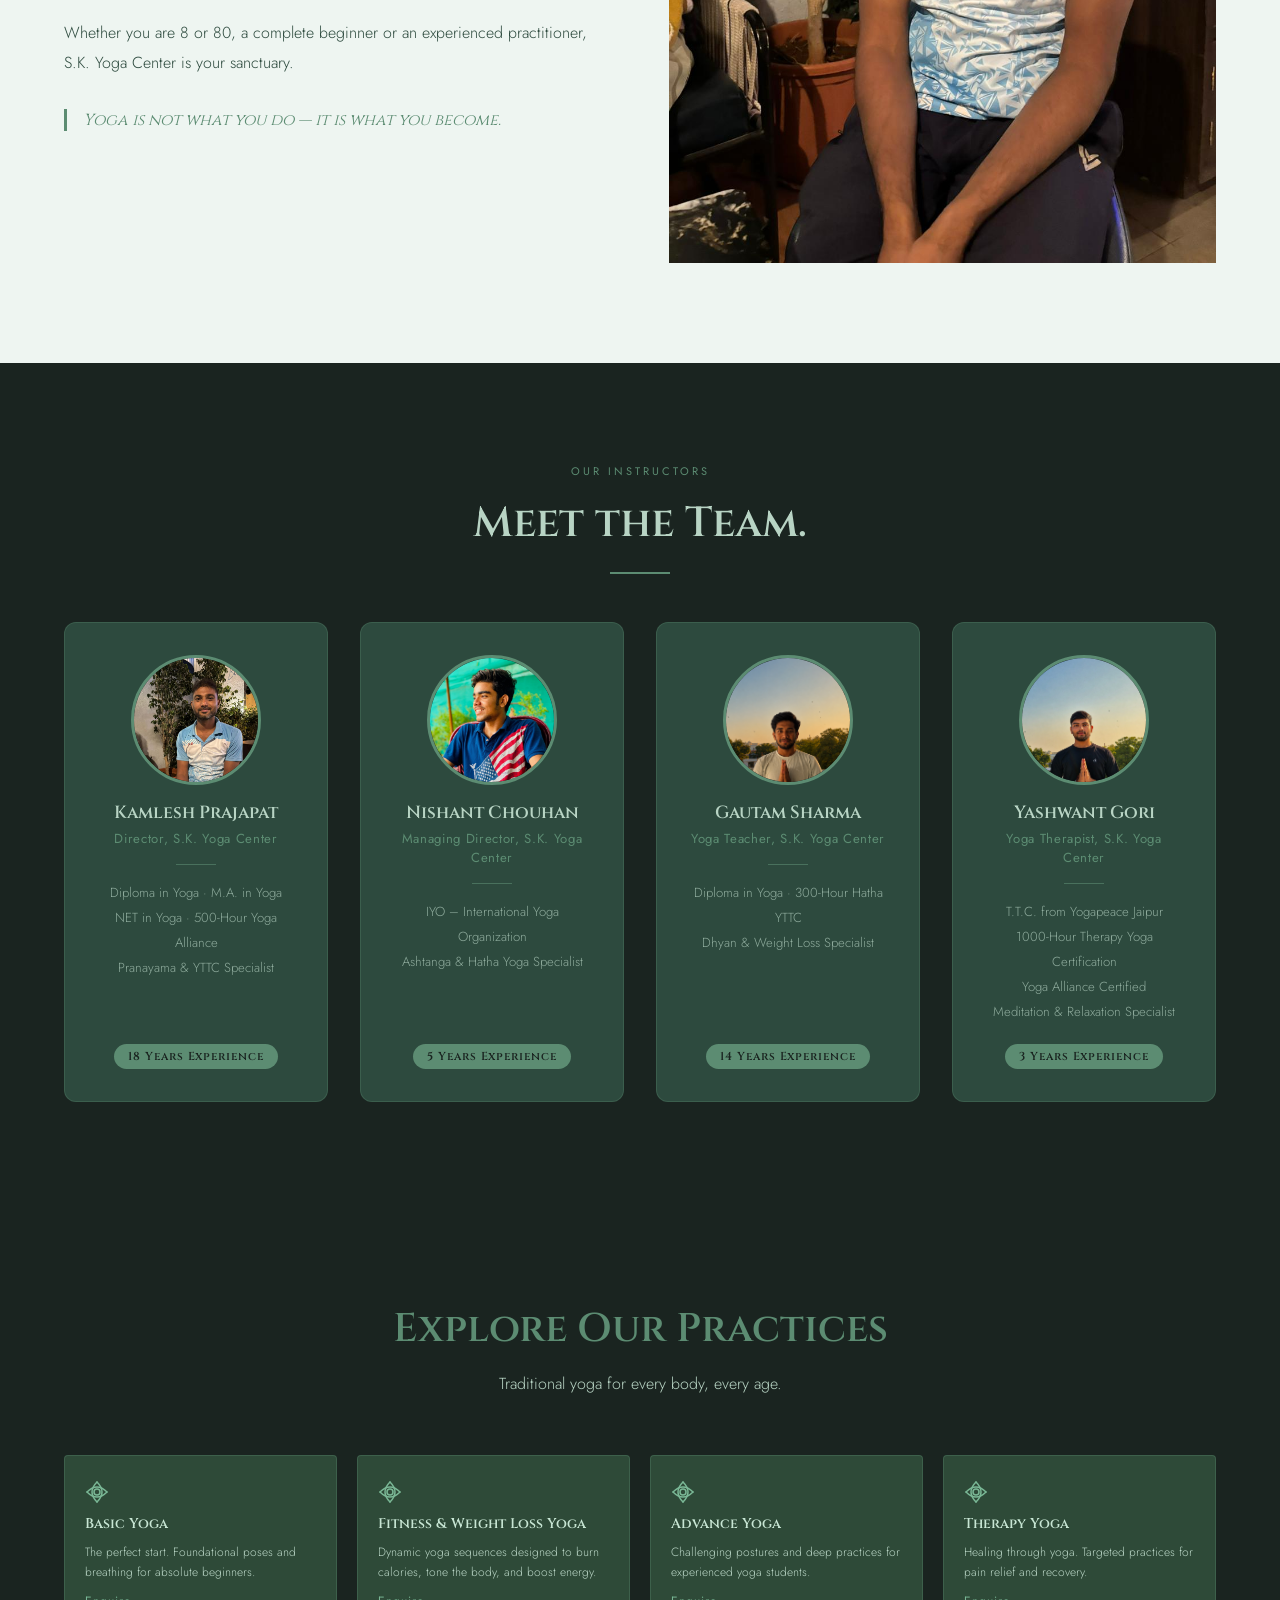
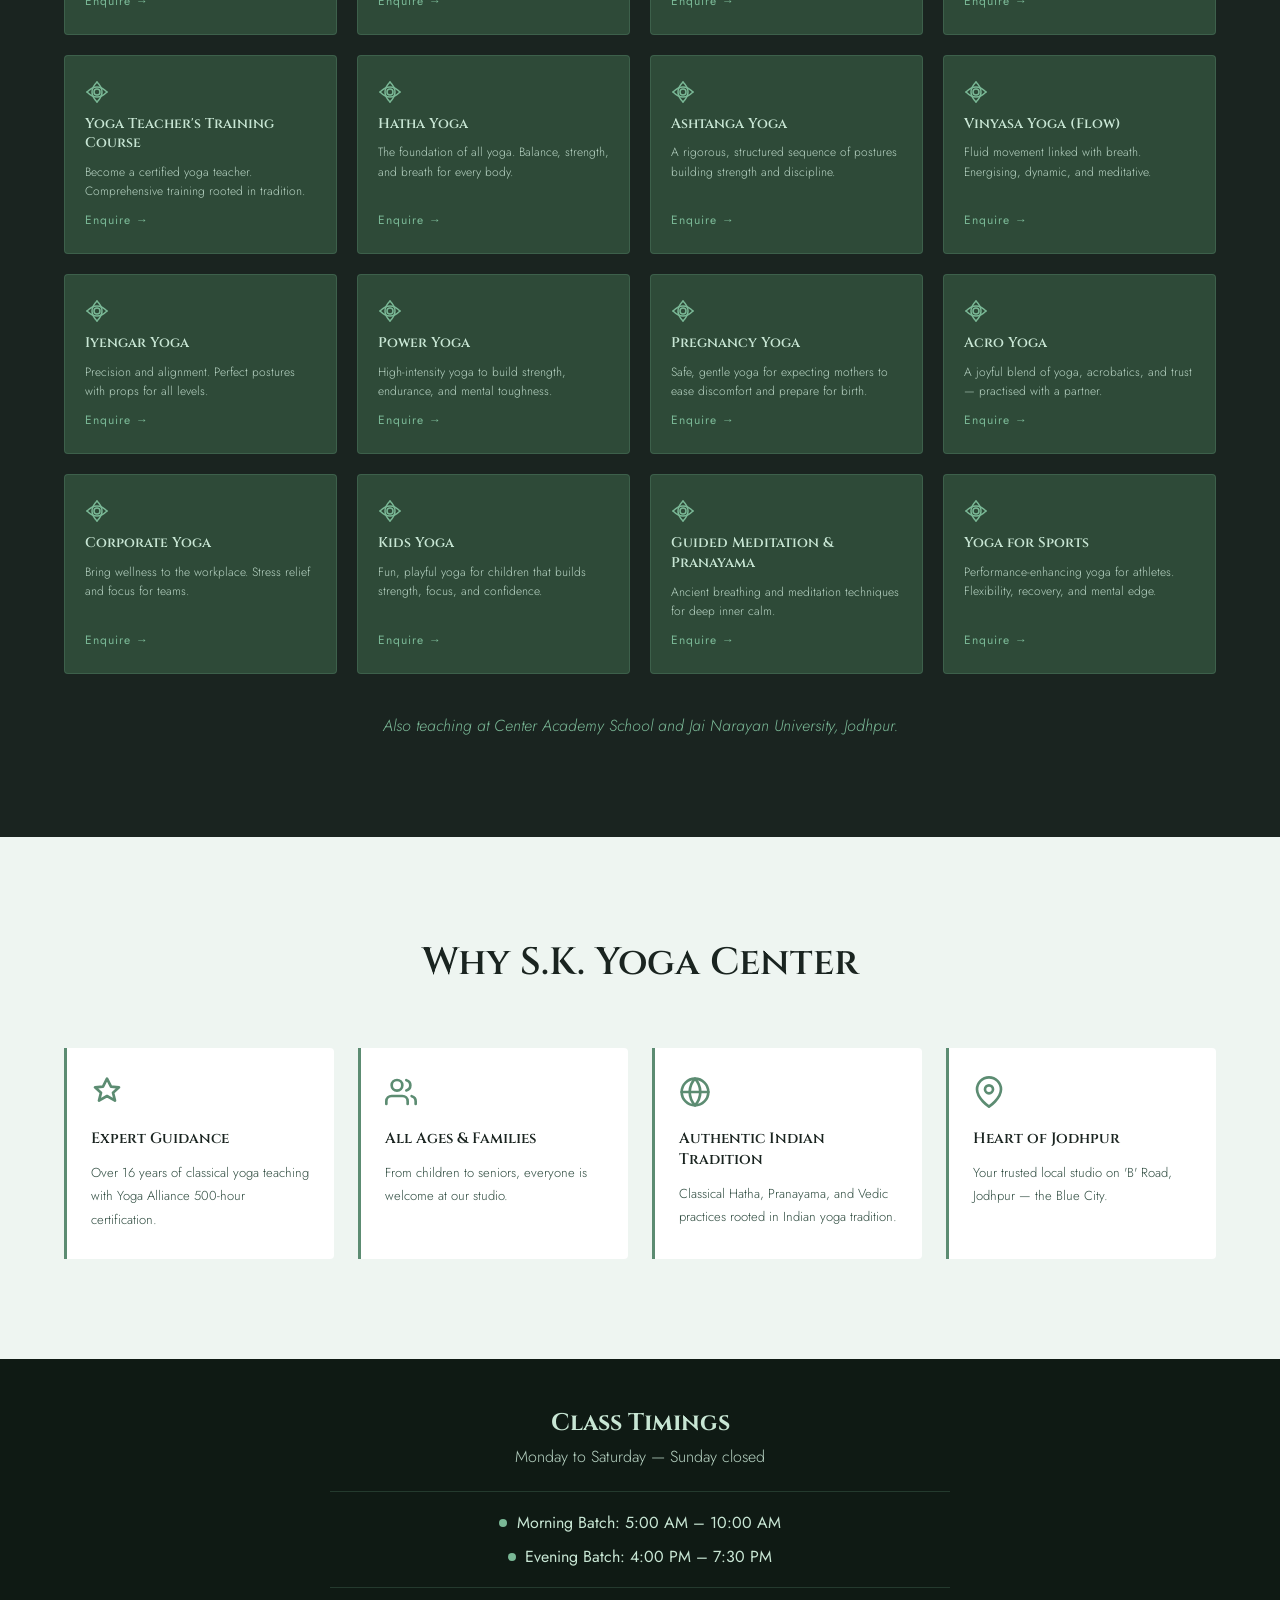
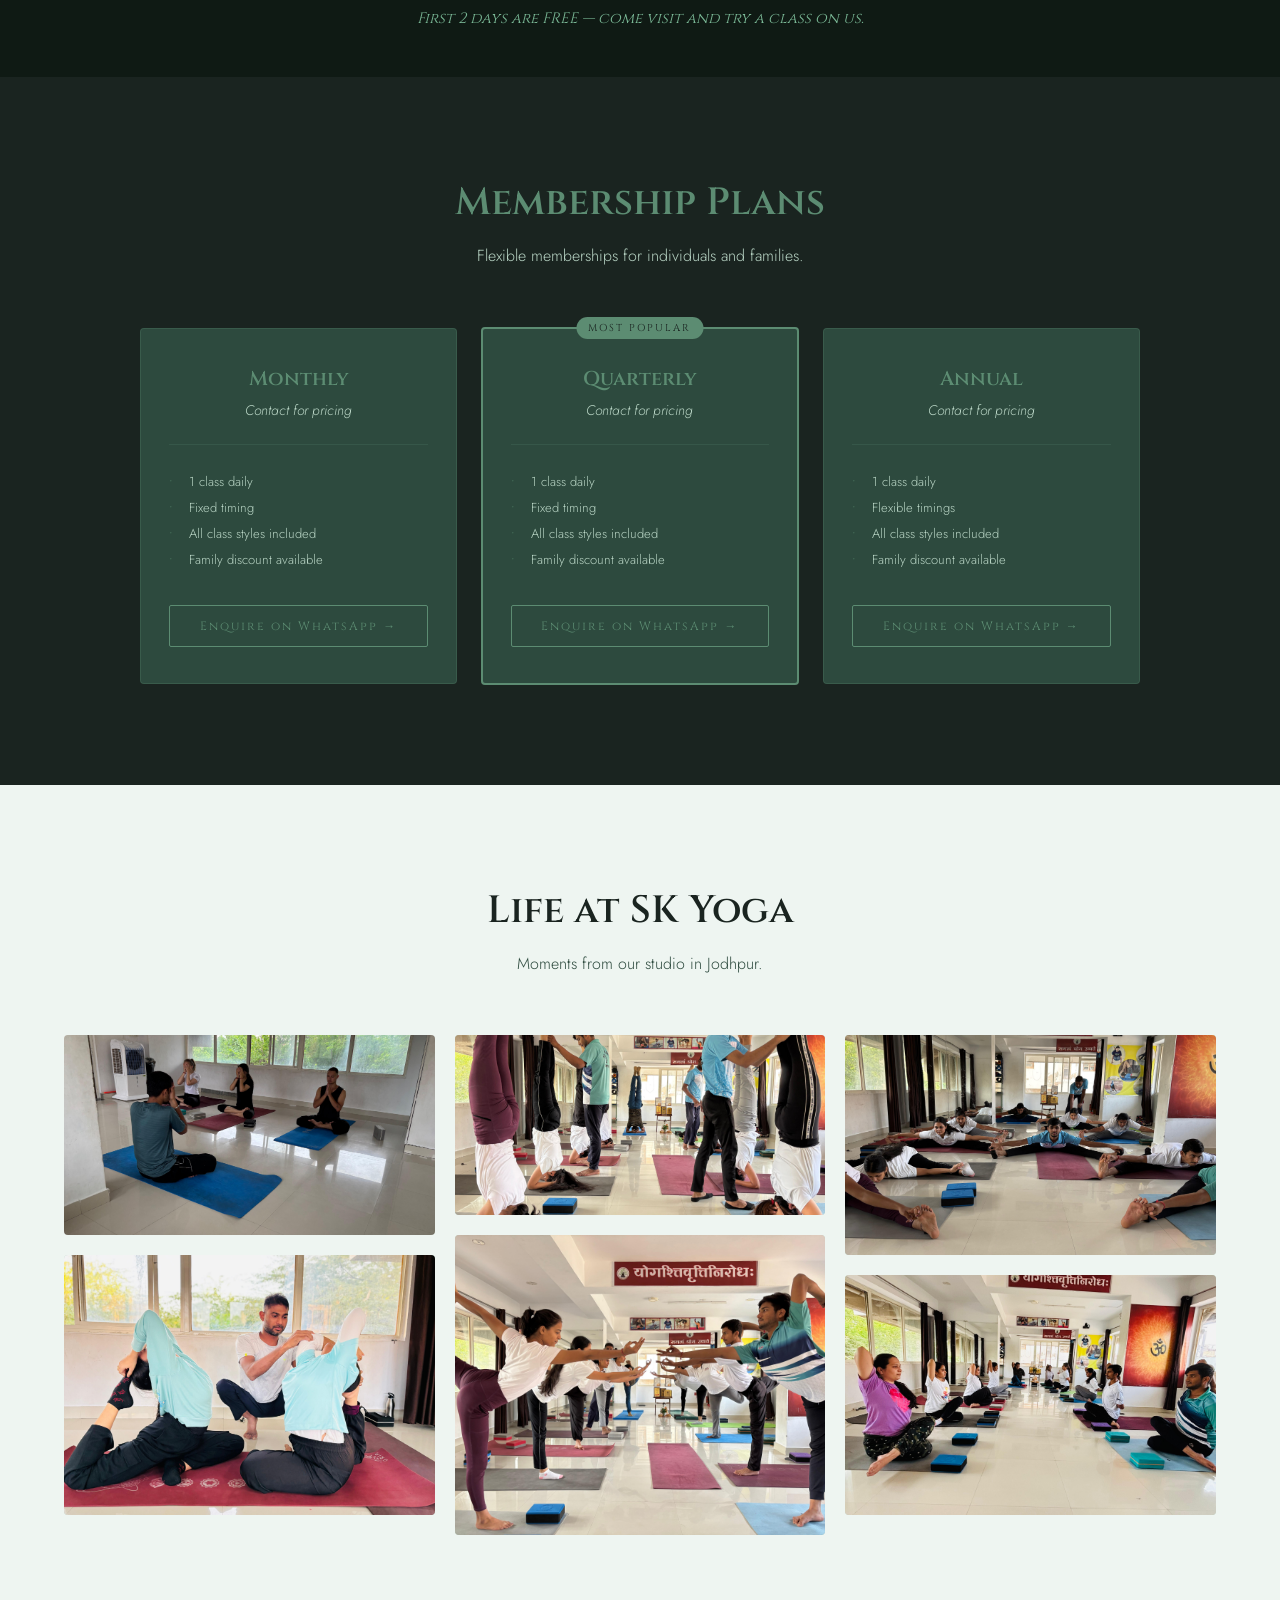
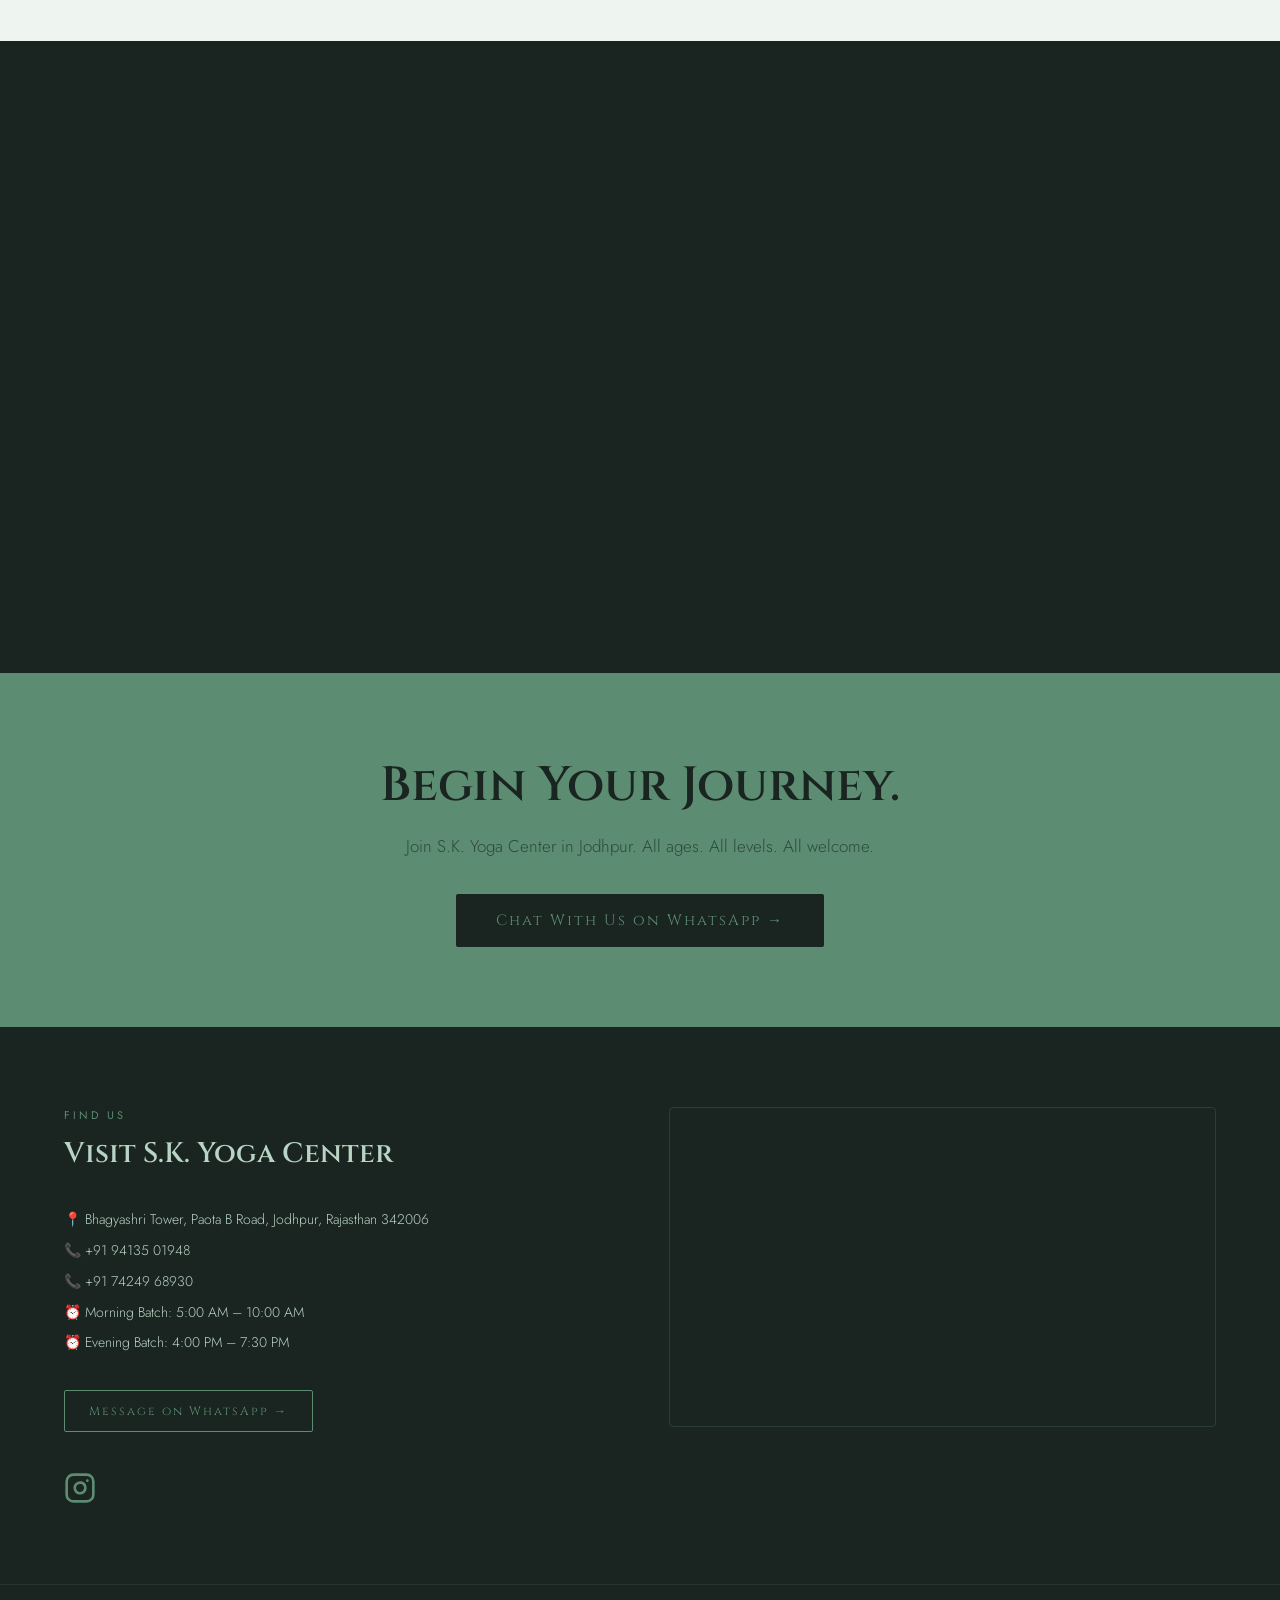
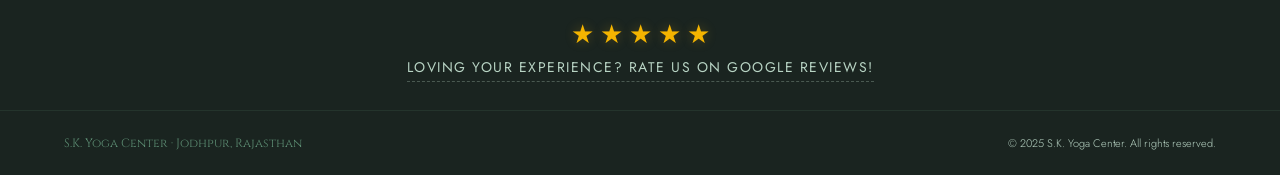
==== commit 891e5a3c: "Updated website" ====
--- a/index.html
+++ b/index.html
@@ -136,7 +136,7 @@
                 <!-- Nishant Chouhan -->
                 <div class="team-card animate-card">
                     <div class="team-photo-wrap">
-                        <img src="staff-nishant.jpeg" alt="Nishant Chouhan" class="team-photo">
+                        <img src="nishu.jpeg" alt="Nishant Chouhan" class="team-photo">
                     </div>
                     <h3 class="team-name">Nishant Chouhan</h3>
                     <p class="team-role">Managing Director, S.K. Yoga Center</p>
@@ -484,10 +484,10 @@
                     <p class="price-text">Contact for pricing</p>
                     <div class="price-divider"></div>
                     <ul class="features">
-                        <li>Unlimited classes per month</li>
+                        <li>1 class daily</li>
+                        <li>Fixed timing</li>
                         <li>All class styles included</li>
                         <li>Family discount available</li>
-                        <li>Personal guidance from Kamlesh Sir</li>
                     </ul>
                     <a href="https://wa.me/919413501948?text=Hello%2C%20I%20am%20enquiring%20about%20yoga%20classes%20at%20S.K.%20Yoga%20Center%2C%20Jodhpur.%20Could%20you%20please%20share%20more%20details%3F" class="price-btn" target="_blank">Enquire on WhatsApp &rarr;</a>
                 </div>
@@ -498,10 +498,10 @@
                     <p class="price-text">Contact for pricing</p>
                     <div class="price-divider"></div>
                     <ul class="features">
-                        <li>Unlimited classes per month</li>
+                        <li>1 class daily</li>
+                        <li>Fixed timing</li>
                         <li>All class styles included</li>
                         <li>Family discount available</li>
-                        <li>Personal guidance from Kamlesh Sir</li>
                     </ul>
                     <a href="https://wa.me/919413501948?text=Hello%2C%20I%20am%20enquiring%20about%20yoga%20classes%20at%20S.K.%20Yoga%20Center%2C%20Jodhpur.%20Could%20you%20please%20share%20more%20details%3F" class="price-btn" target="_blank">Enquire on WhatsApp &rarr;</a>
                 </div>
@@ -511,10 +511,10 @@
                     <p class="price-text">Contact for pricing</p>
                     <div class="price-divider"></div>
                     <ul class="features">
-                        <li>Unlimited classes per month</li>
+                        <li>1 class daily</li>
+                        <li>Flexible timings</li>
                         <li>All class styles included</li>
                         <li>Family discount available</li>
-                        <li>Personal guidance from Kamlesh Sir</li>
                     </ul>
                     <a href="https://wa.me/919413501948?text=Hello%2C%20I%20am%20enquiring%20about%20yoga%20classes%20at%20S.K.%20Yoga%20Center%2C%20Jodhpur.%20Could%20you%20please%20share%20more%20details%3F" class="price-btn" target="_blank">Enquire on WhatsApp &rarr;</a>
                 </div>
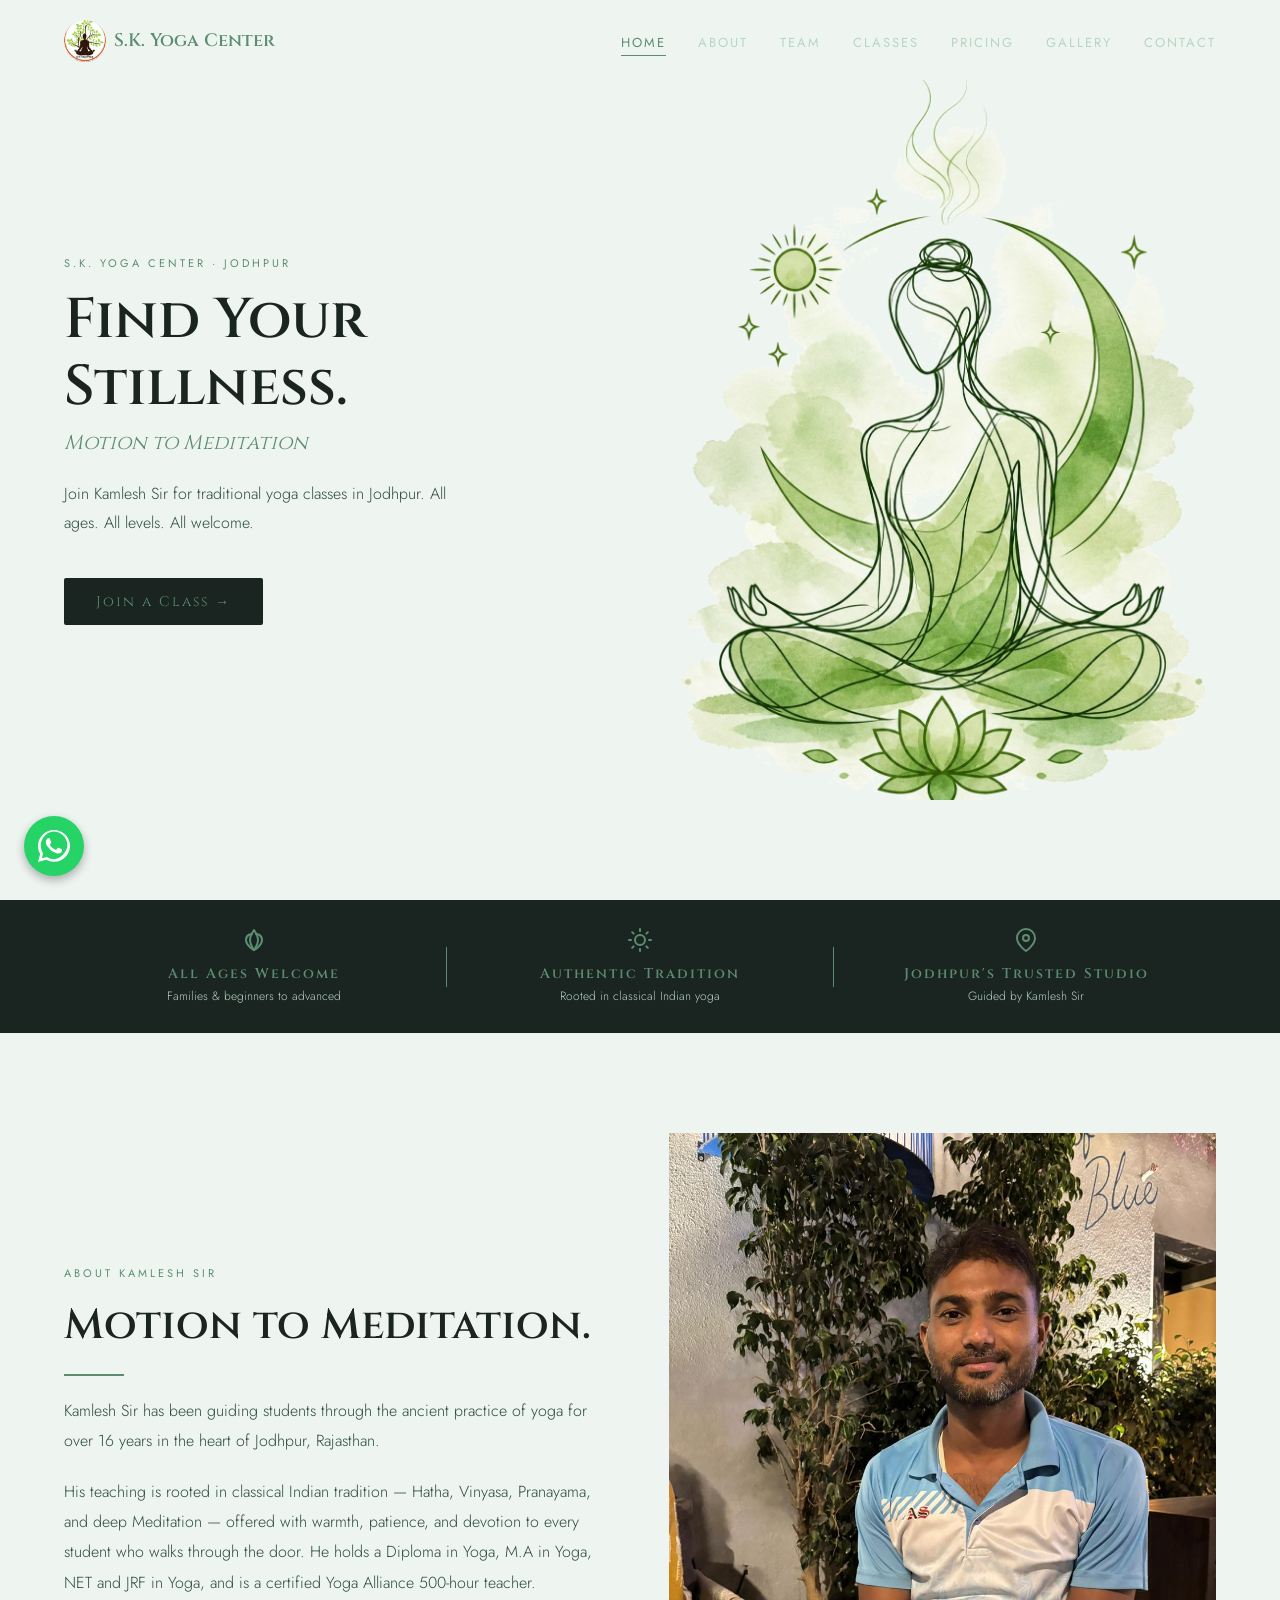
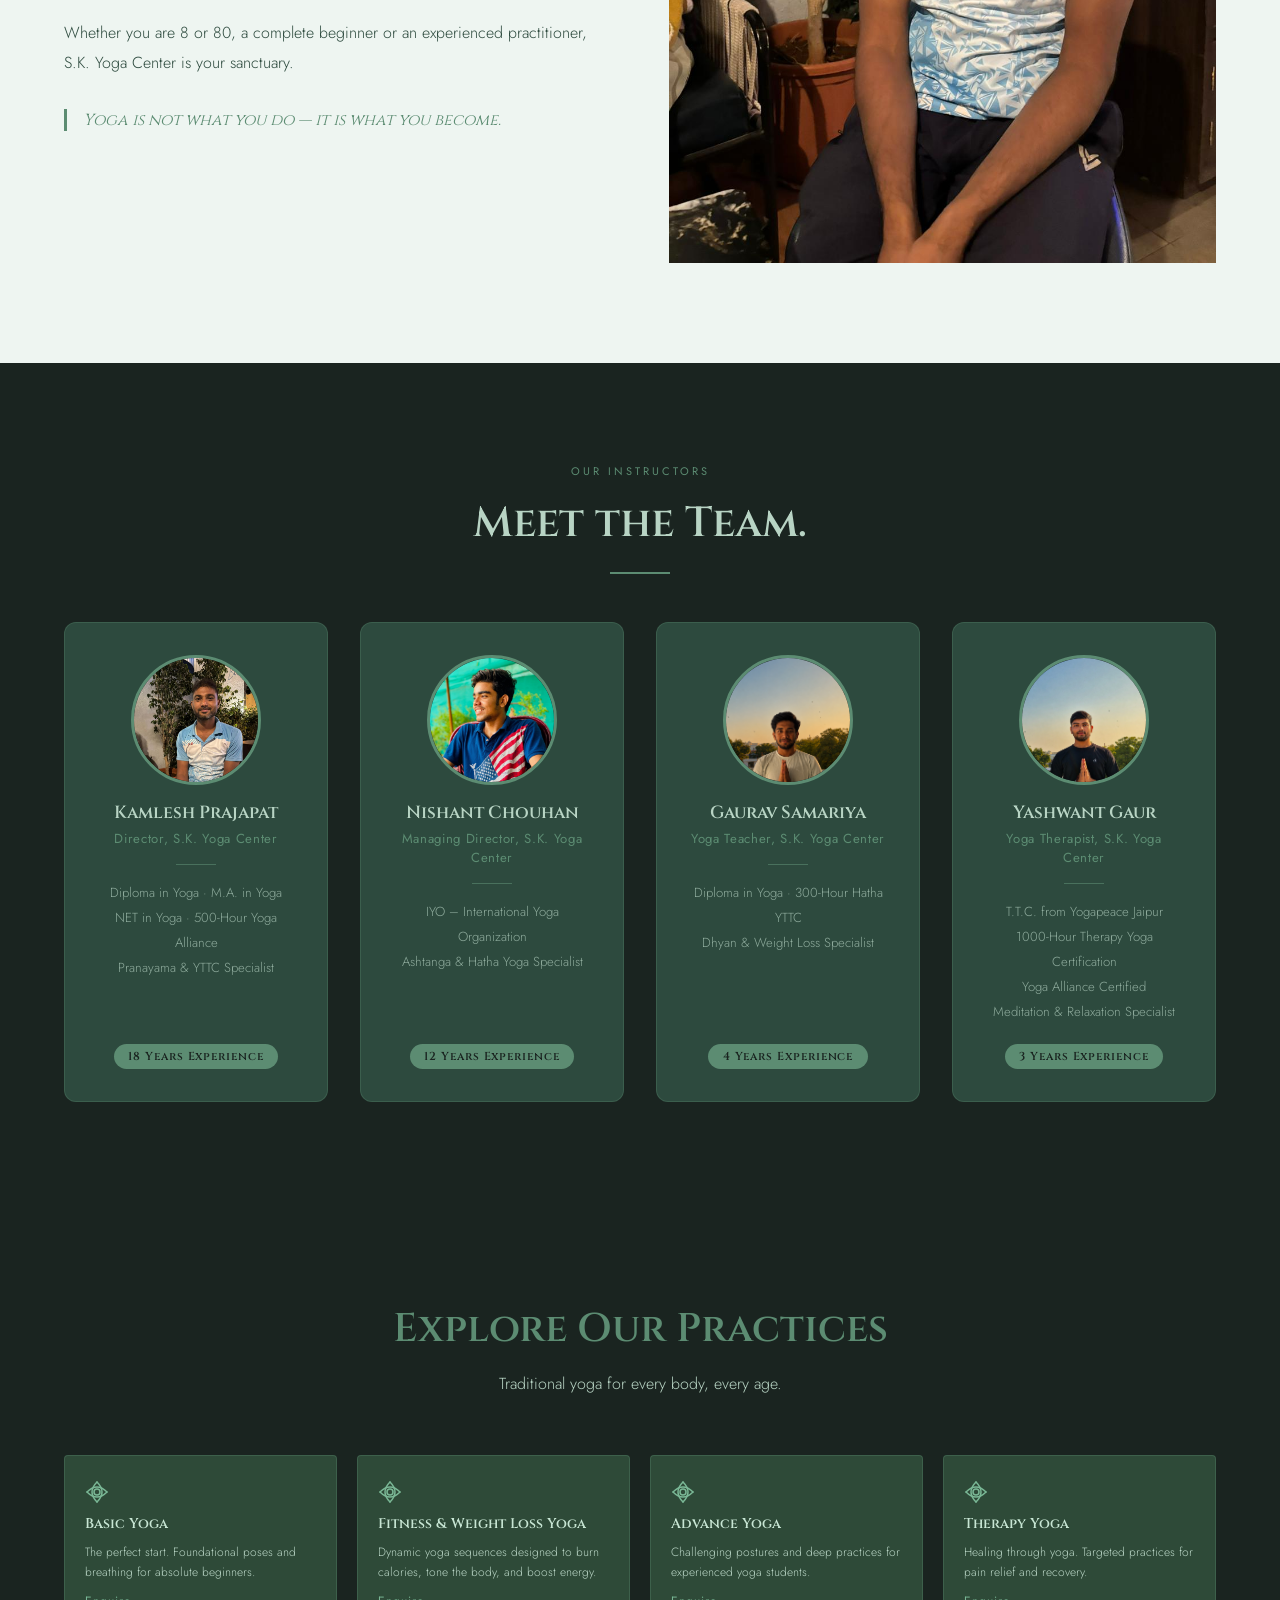
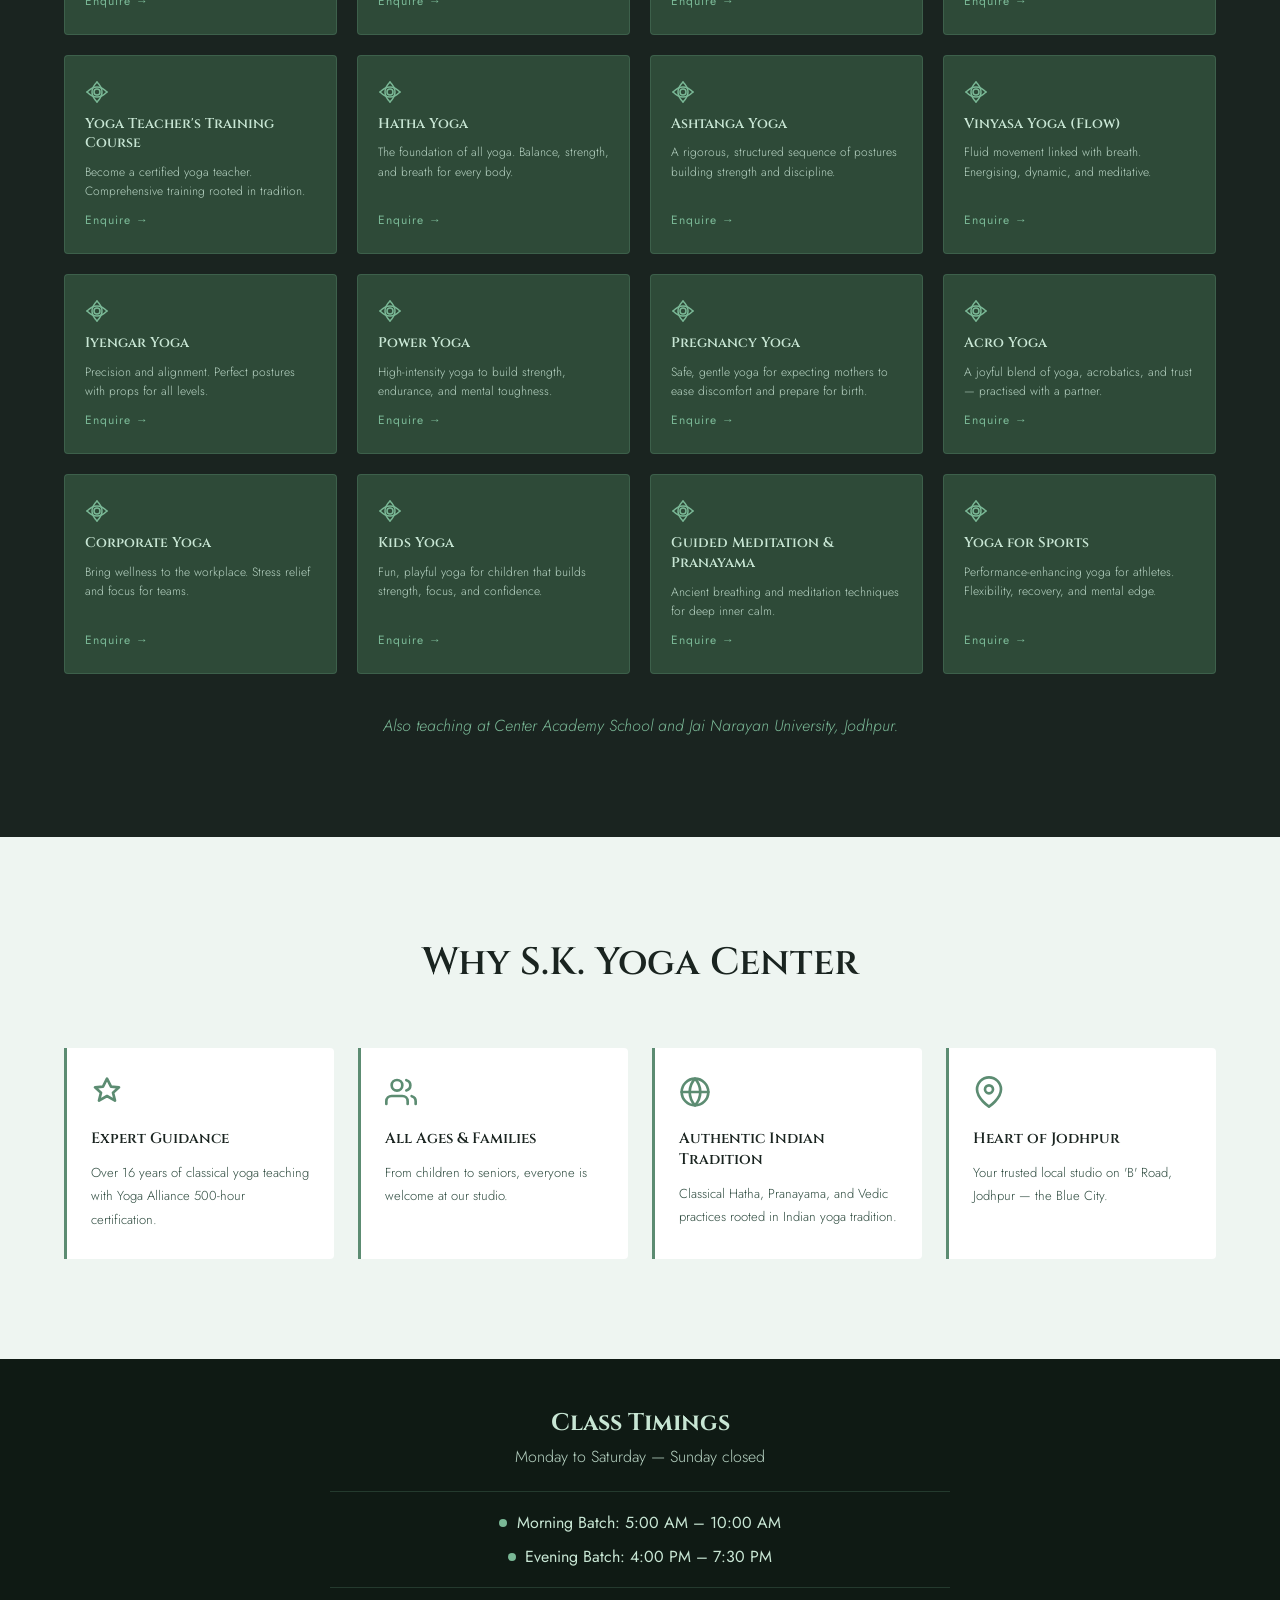
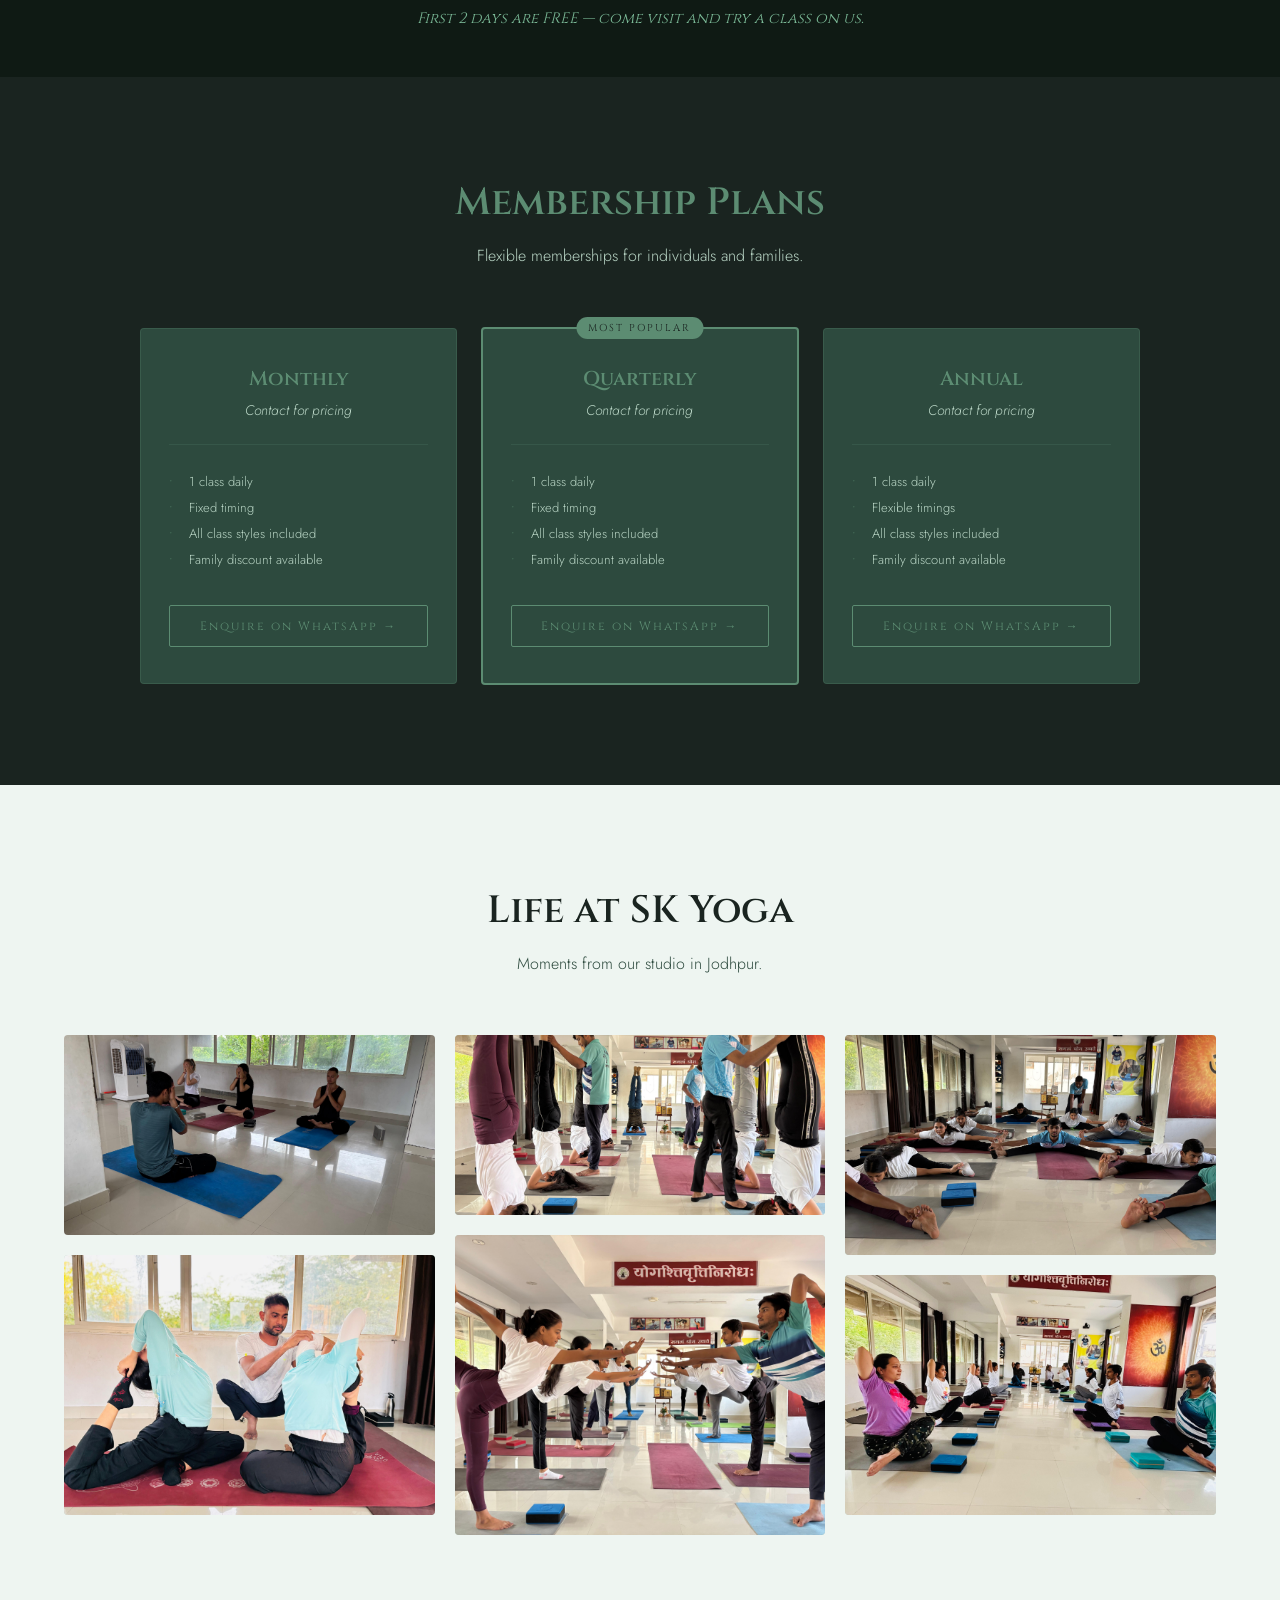
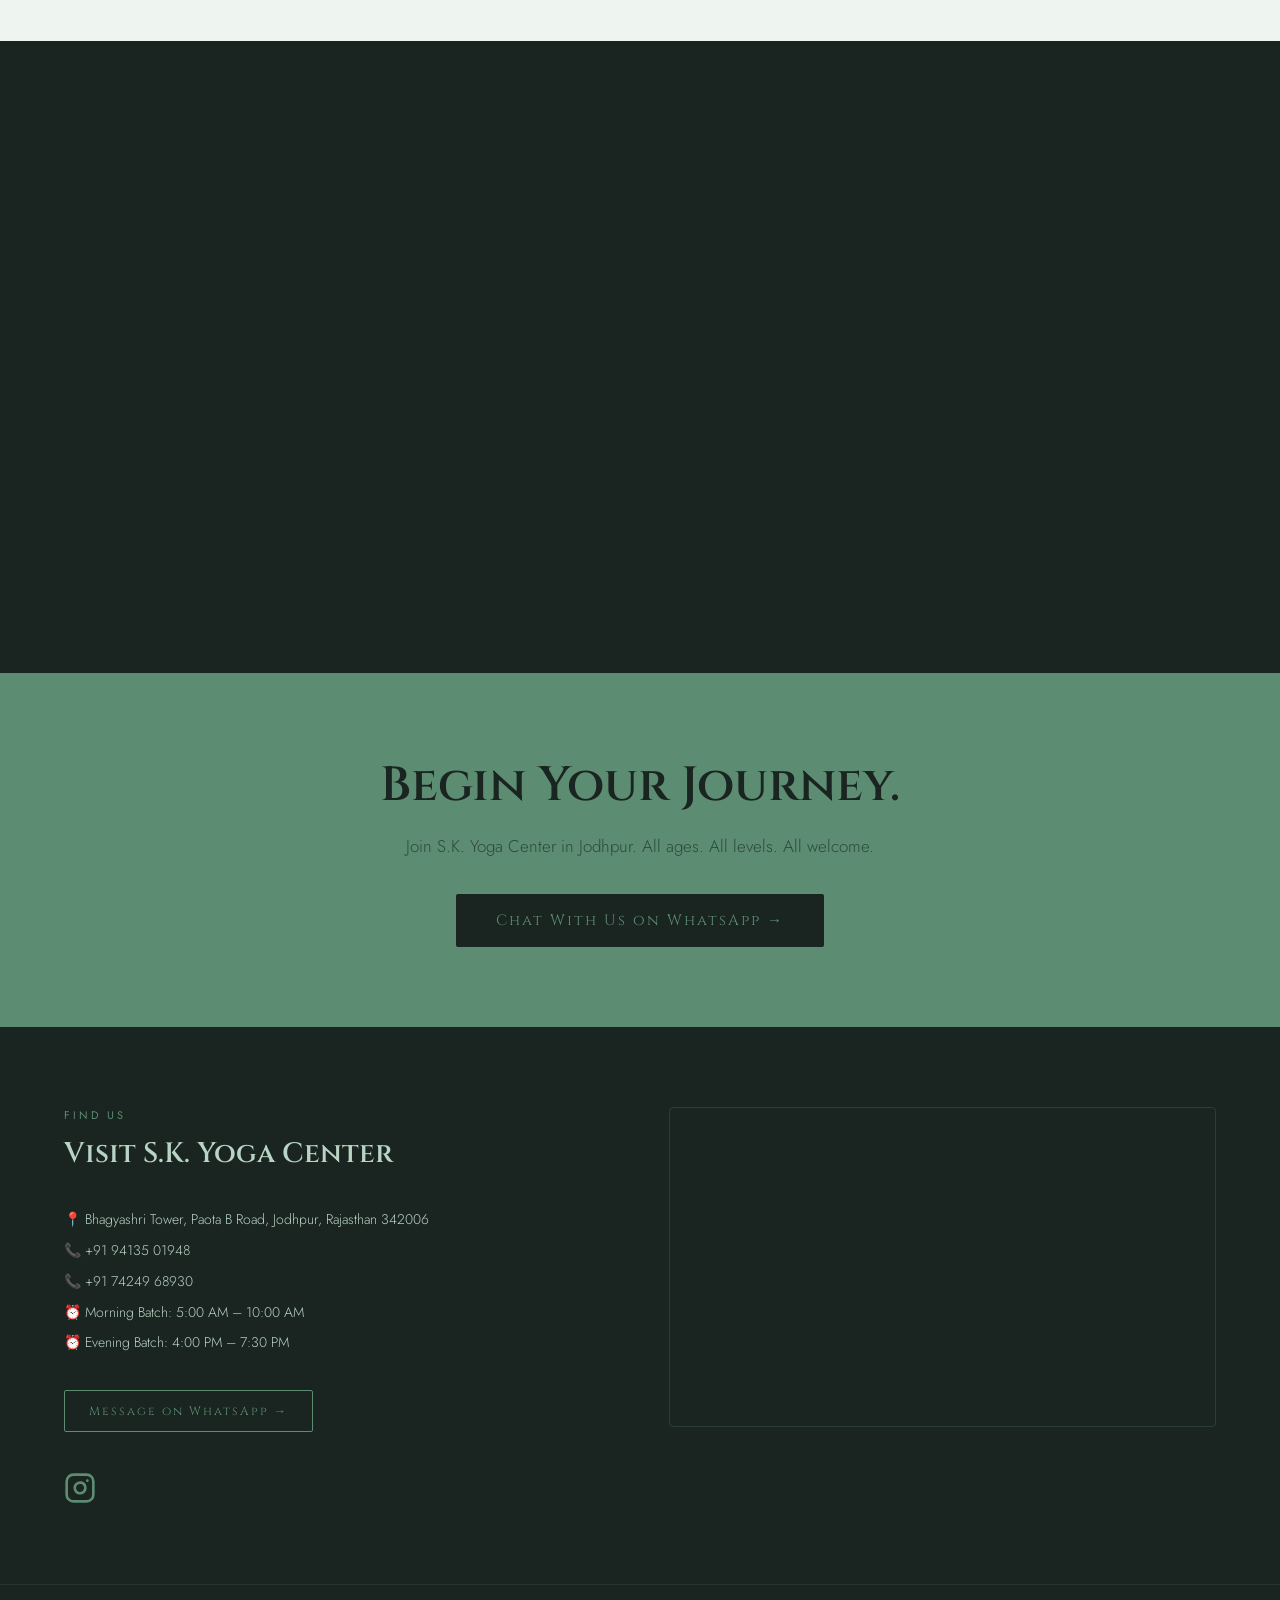
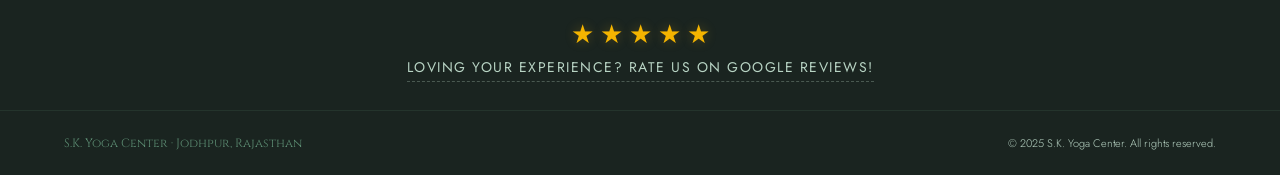
==== commit 78d677d2: "Updated website" ====
--- a/index.html
+++ b/index.html
@@ -1,24 +1,32 @@
 <!DOCTYPE html>
 <html lang="en">
+
 <head>
     <meta charset="UTF-8">
     <meta name="viewport" content="width=device-width, initial-scale=1.0">
     <title>S.K. Yoga Center Jodhpur | Traditional Yoga Classes</title>
-    <meta name="description" content="S.K. Yoga Center in Jodhpur — traditional yoga for all ages and families. Hatha, Vinyasa, Pranayama, Meditation. 16 years of experience. Guided by Kamlesh Sir.">
-    <meta name="keywords" content="yoga classes jodhpur, sk yoga center jodhpur, kamlesh sir yoga, hatha yoga jodhpur, yoga for beginners jodhpur, family yoga jodhpur, b road jodhpur yoga, yoga alliance jodhpur">
+    <meta name="description"
+        content="S.K. Yoga Center in Jodhpur — traditional yoga for all ages and families. Hatha, Vinyasa, Pranayama, Meditation. 16 years of experience. Guided by Kamlesh Sir.">
+    <meta name="keywords"
+        content="yoga classes jodhpur, sk yoga center jodhpur, kamlesh sir yoga, hatha yoga jodhpur, yoga for beginners jodhpur, family yoga jodhpur, b road jodhpur yoga, yoga alliance jodhpur">
     <meta name="geo.region" content="IN-RJ">
     <meta name="geo.placename" content="Jodhpur">
     <link rel="preconnect" href="https://fonts.googleapis.com">
     <link rel="preconnect" href="https://fonts.gstatic.com" crossorigin>
-    <link href="https://fonts.googleapis.com/css2?family=Cinzel:ital,wght@0,400;0,600;1,400&family=Jost:ital,wght@0,300;0,400;0,500;1,300&display=swap" rel="stylesheet">
+    <link
+        href="https://fonts.googleapis.com/css2?family=Cinzel:ital,wght@0,400;0,600;1,400&family=Jost:ital,wght@0,300;0,400;0,500;1,300&display=swap"
+        rel="stylesheet">
     <link rel="stylesheet" href="styles.css">
 </head>
+
 <body>
 
     <!-- Section 1: Navbar -->
     <nav id="navbar" class="navbar">
         <div class="nav-container">
-            <div class="logo"><img src="SK yoga.jpeg" alt="S.K. Yoga Center Logo" style="height: 42px; width: 42px; object-fit: cover; border-radius: 50%; vertical-align: middle; margin-right: 8px;">S.K. Yoga Center</div>
+            <div class="logo"><img src="SK yoga.jpeg" alt="S.K. Yoga Center Logo"
+                    style="height: 42px; width: 42px; object-fit: cover; border-radius: 50%; vertical-align: middle; margin-right: 8px;">S.K.
+                Yoga Center</div>
             <div class="hamburger" id="hamburger">
                 <span></span>
                 <span></span>
@@ -37,9 +45,11 @@
     </nav>
 
     <!-- Floating WhatsApp Button -->
-    <a href="https://wa.me/919413501948?text=Hello%2C%20I%20am%20enquiring%20about%20yoga%20classes%20at%20S.K.%20Yoga%20Center%2C%20Jodhpur.%20Could%20you%20please%20share%20more%20details%3F" class="floating-wa" target="_blank" rel="noopener noreferrer">
+    <a href="https://wa.me/919413501948?text=Hello%2C%20I%20am%20enquiring%20about%20yoga%20classes%20at%20S.K.%20Yoga%20Center%2C%20Jodhpur.%20Could%20you%20please%20share%20more%20details%3F"
+        class="floating-wa" target="_blank" rel="noopener noreferrer">
         <svg viewBox="0 0 24 24" fill="currentColor" xmlns="http://www.w3.org/2000/svg">
-            <path d="M12.031 0C5.4 0 .025 5.378.025 12.012c0 2.118.55 4.186 1.595 6.009L0 24l6.126-1.606c1.782.95 3.791 1.453 5.898 1.453h.005c6.629 0 12.004-5.379 12.004-12.013C24.033 5.378 18.66 0 12.031 0zm0 21.849h-.004c-1.788 0-3.541-.48-5.077-1.39l-.364-.216-3.774.989.999-3.681-.237-.377a10.02 10.02 0 01-1.543-5.328C2.03 5.485 7.4 1.115 12.031 1.115c4.633 0 10.003 4.37 10.003 10.005 0 5.632-5.37 10.729-10.003 10.729zm5.482-7.51c-.302-.15-1.782-.879-2.062-.979-.279-.1-.483-.15-.684.15-.202.302-.784.979-.96 1.18-.178.2-.355.225-.657.075-.302-.15-1.272-.468-2.42-1.49-.894-.796-1.498-1.78-1.674-2.08-.178-.3-.02-.465.13-.615.137-.137.302-.35.454-.525.15-.175.202-.3.302-.5.1-.2.05-.375-.025-.525-.075-.15-.684-1.65-.935-2.26-.245-.595-.494-.515-.684-.525-.178-.01-.383-.01-.584-.01-.2 0-.528.075-.805.375-.279.3-1.056 1.03-1.056 2.51s1.08 2.91 1.232 3.11c.15.2 2.118 3.23 5.127 4.53.715.31 1.274.495 1.708.635.719.23 1.373.195 1.888.12.576-.085 1.782-.73 2.034-1.435.252-.705.252-1.31.178-1.435-.075-.125-.279-.2-.581-.35z"/>
+            <path
+                d="M12.031 0C5.4 0 .025 5.378.025 12.012c0 2.118.55 4.186 1.595 6.009L0 24l6.126-1.606c1.782.95 3.791 1.453 5.898 1.453h.005c6.629 0 12.004-5.379 12.004-12.013C24.033 5.378 18.66 0 12.031 0zm0 21.849h-.004c-1.788 0-3.541-.48-5.077-1.39l-.364-.216-3.774.989.999-3.681-.237-.377a10.02 10.02 0 01-1.543-5.328C2.03 5.485 7.4 1.115 12.031 1.115c4.633 0 10.003 4.37 10.003 10.005 0 5.632-5.37 10.729-10.003 10.729zm5.482-7.51c-.302-.15-1.782-.879-2.062-.979-.279-.1-.483-.15-.684.15-.202.302-.784.979-.96 1.18-.178.2-.355.225-.657.075-.302-.15-1.272-.468-2.42-1.49-.894-.796-1.498-1.78-1.674-2.08-.178-.3-.02-.465.13-.615.137-.137.302-.35.454-.525.15-.175.202-.3.302-.5.1-.2.05-.375-.025-.525-.075-.15-.684-1.65-.935-2.26-.245-.595-.494-.515-.684-.525-.178-.01-.383-.01-.584-.01-.2 0-.528.075-.805.375-.279.3-1.056 1.03-1.056 2.51s1.08 2.91 1.232 3.11c.15.2 2.118 3.23 5.127 4.53.715.31 1.274.495 1.708.635.719.23 1.373.195 1.888.12.576-.085 1.782-.73 2.034-1.435.252-.705.252-1.31.178-1.435-.075-.125-.279-.2-.581-.35z" />
         </svg>
     </a>
 
@@ -50,8 +60,10 @@
                 <span class="label animate-element">S.K. YOGA CENTER &middot; JODHPUR</span>
                 <h1 class="animate-element">Find Your Stillness.</h1>
                 <p class="subheading animate-element">Motion to Meditation</p>
-                <p class="body-text animate-element">Join Kamlesh Sir for traditional yoga classes in Jodhpur. All ages. All levels. All welcome.</p>
-                <a href="https://wa.me/919413501948?text=Hello%2C%20I%20am%20enquiring%20about%20yoga%20classes%20at%20S.K.%20Yoga%20Center%2C%20Jodhpur.%20Could%20you%20please%20share%20more%20details%3F" class="btn animate-element" target="_blank" rel="noopener noreferrer">Join a Class &rarr;</a>
+                <p class="body-text animate-element">Join Kamlesh Sir for traditional yoga classes in Jodhpur. All ages.
+                    All levels. All welcome.</p>
+                <a href="https://wa.me/919413501948?text=Hello%2C%20I%20am%20enquiring%20about%20yoga%20classes%20at%20S.K.%20Yoga%20Center%2C%20Jodhpur.%20Could%20you%20please%20share%20more%20details%3F"
+                    class="btn animate-element" target="_blank" rel="noopener noreferrer">Join a Class &rarr;</a>
             </div>
             <div class="hero-image">
                 <img src="img1.png" alt="Yoga practice at S.K. Yoga Center" loading="eager" class="animate-element">
@@ -65,7 +77,12 @@
             <div class="value-item">
                 <div class="icon animate-scale">
                     <!-- Simple Lotus SVG -->
-                    <svg viewBox="0 0 24 24" fill="none" stroke="currentColor" stroke-width="2" stroke-linecap="round" stroke-linejoin="round"><path d="M12 2c0 0-4 6-4 10s4 10 4 10 4-6 4-10-4-10-4-10z"/><path d="M12 22s-8-4-8-10 6-6 6-6"/><path d="M12 22s8-4 8-10-6-6-6-6"/></svg>
+                    <svg viewBox="0 0 24 24" fill="none" stroke="currentColor" stroke-width="2" stroke-linecap="round"
+                        stroke-linejoin="round">
+                        <path d="M12 2c0 0-4 6-4 10s4 10 4 10 4-6 4-10-4-10-4-10z" />
+                        <path d="M12 22s-8-4-8-10 6-6 6-6" />
+                        <path d="M12 22s8-4 8-10-6-6-6-6" />
+                    </svg>
                 </div>
                 <h3>All Ages Welcome</h3>
                 <p>Families & beginners to advanced</p>
@@ -74,7 +91,18 @@
             <div class="value-item">
                 <div class="icon animate-scale">
                     <!-- Om Symbol Alternative: A nice traditional pattern or simple sun -->
-                    <svg viewBox="0 0 24 24" fill="none" stroke="currentColor" stroke-width="2" stroke-linecap="round" stroke-linejoin="round"><circle cx="12" cy="12" r="5"/><line x1="12" y1="1" x2="12" y2="3"/><line x1="12" y1="21" x2="12" y2="23"/><line x1="4.22" y1="4.22" x2="5.64" y2="5.64"/><line x1="18.36" y1="18.36" x2="19.78" y2="19.78"/><line x1="1" y1="12" x2="3" y2="12"/><line x1="21" y1="12" x2="23" y2="12"/><line x1="4.22" y1="19.78" x2="5.64" y2="18.36"/><line x1="18.36" y1="5.64" x2="19.78" y2="4.22"/></svg>
+                    <svg viewBox="0 0 24 24" fill="none" stroke="currentColor" stroke-width="2" stroke-linecap="round"
+                        stroke-linejoin="round">
+                        <circle cx="12" cy="12" r="5" />
+                        <line x1="12" y1="1" x2="12" y2="3" />
+                        <line x1="12" y1="21" x2="12" y2="23" />
+                        <line x1="4.22" y1="4.22" x2="5.64" y2="5.64" />
+                        <line x1="18.36" y1="18.36" x2="19.78" y2="19.78" />
+                        <line x1="1" y1="12" x2="3" y2="12" />
+                        <line x1="21" y1="12" x2="23" y2="12" />
+                        <line x1="4.22" y1="19.78" x2="5.64" y2="18.36" />
+                        <line x1="18.36" y1="5.64" x2="19.78" y2="4.22" />
+                    </svg>
                 </div>
                 <h3>Authentic Tradition</h3>
                 <p>Rooted in classical Indian yoga</p>
@@ -82,7 +110,11 @@
             <div class="divider"></div>
             <div class="value-item">
                 <div class="icon animate-scale">
-                    <svg viewBox="0 0 24 24" fill="none" stroke="currentColor" stroke-width="2" stroke-linecap="round" stroke-linejoin="round"><path d="M21 10c0 7-9 13-9 13s-9-6-9-13a9 9 0 0 1 18 0z"/><circle cx="12" cy="10" r="3"/></svg>
+                    <svg viewBox="0 0 24 24" fill="none" stroke="currentColor" stroke-width="2" stroke-linecap="round"
+                        stroke-linejoin="round">
+                        <path d="M21 10c0 7-9 13-9 13s-9-6-9-13a9 9 0 0 1 18 0z" />
+                        <circle cx="12" cy="10" r="3" />
+                    </svg>
                 </div>
                 <h3>Jodhpur's Trusted Studio</h3>
                 <p>Guided by Kamlesh Sir</p>
@@ -97,9 +129,14 @@
                 <span class="label animate-element">About Kamlesh Sir</span>
                 <h2 class="animate-element">Motion to Meditation.</h2>
                 <div class="gold-rule animate-element"></div>
-                <p class="animate-element">Kamlesh Sir has been guiding students through the ancient practice of yoga for over 16 years in the heart of Jodhpur, Rajasthan.</p>
-                <p class="animate-element">His teaching is rooted in classical Indian tradition — Hatha, Vinyasa, Pranayama, and deep Meditation — offered with warmth, patience, and devotion to every student who walks through the door. He holds a Diploma in Yoga, M.A in Yoga, NET and JRF in Yoga, and is a certified Yoga Alliance 500-hour teacher.</p>
-                <p class="animate-element">Whether you are 8 or 80, a complete beginner or an experienced practitioner, S.K. Yoga Center is your sanctuary.</p>
+                <p class="animate-element">Kamlesh Sir has been guiding students through the ancient practice of yoga
+                    for over 16 years in the heart of Jodhpur, Rajasthan.</p>
+                <p class="animate-element">His teaching is rooted in classical Indian tradition — Hatha, Vinyasa,
+                    Pranayama, and deep Meditation — offered with warmth, patience, and devotion to every student who
+                    walks through the door. He holds a Diploma in Yoga, M.A in Yoga, NET and JRF in Yoga, and is a
+                    certified Yoga Alliance 500-hour teacher.</p>
+                <p class="animate-element">Whether you are 8 or 80, a complete beginner or an experienced practitioner,
+                    S.K. Yoga Center is your sanctuary.</p>
                 <blockquote class="animate-element">Yoga is not what you do — it is what you become.</blockquote>
             </div>
             <div class="about-image">
@@ -145,30 +182,30 @@
                         <li>IYO &ndash; International Yoga Organization</li>
                         <li>Ashtanga &amp; Hatha Yoga Specialist</li>
                     </ul>
-                    <div class="team-exp-badge">5 Years Experience</div>
+                    <div class="team-exp-badge">12 Years Experience</div>
                 </div>
 
                 <!-- Gautam Sharma -->
                 <div class="team-card animate-card">
                     <div class="team-photo-wrap">
-                        <img src="staff-gautam.png" alt="Gautam Sharma" class="team-photo">
-                    </div>
-                    <h3 class="team-name">Gautam Sharma</h3>
+                        <img src="staff-gautam.png" alt="Gaurav Samariya" class="team-photo">
+                    </div>
+                    <h3 class="team-name">Gaurav Samariya</h3>
                     <p class="team-role">Yoga Teacher, S.K. Yoga Center</p>
                     <div class="team-divider"></div>
                     <ul class="team-credentials">
                         <li>Diploma in Yoga &middot; 300-Hour Hatha YTTC</li>
                         <li>Dhyan &amp; Weight Loss Specialist</li>
                     </ul>
-                    <div class="team-exp-badge">14 Years Experience</div>
+                    <div class="team-exp-badge">4 Years Experience</div>
                 </div>
 
                 <!-- Yashwant Gori -->
                 <div class="team-card animate-card">
                     <div class="team-photo-wrap">
-                        <img src="yashwant.jpeg" alt="Yashwant Gori" class="team-photo">
-                    </div>
-                    <h3 class="team-name">Yashwant Gori</h3>
+                        <img src="yashwant.jpeg" alt="Yashwant Gaur" class="team-photo">
+                    </div>
+                    <h3 class="team-name">Yashwant Gaur</h3>
                     <p class="team-role">Yoga Therapist, S.K. Yoga Center</p>
                     <div class="team-divider"></div>
                     <ul class="team-credentials">
@@ -197,19 +234,27 @@
                     gap: 20px;
                     margin-top: 2.5rem;
                 }
+
                 @media (max-width: 768px) {
-                    .classes-grid { grid-template-columns: repeat(2, 1fr); }
+                    .classes-grid {
+                        grid-template-columns: repeat(2, 1fr);
+                    }
+
                     /* Hide cards after the 4th on mobile by default */
                     .classes-grid:not(.show-all) .class-card:nth-child(n+5) {
                         display: none !important;
                     }
                 }
+
                 @media (max-width: 480px) {
-                    .classes-grid { grid-template-columns: 1fr; }
-                }
+                    .classes-grid {
+                        grid-template-columns: 1fr;
+                    }
+                }
+
                 .class-card {
                     background: #2E4A38;
-                    border: 1px solid rgba(122,184,150,0.2);
+                    border: 1px solid rgba(122, 184, 150, 0.2);
                     border-radius: 4px;
                     padding: 24px 20px;
                     display: flex;
@@ -217,16 +262,19 @@
                     gap: 10px;
                     transition: border-color 0.3s ease, transform 0.3s ease;
                 }
+
                 .class-card:hover {
                     border-color: #7AB896;
                     transform: translateY(-3px);
                 }
+
                 .class-card .card-icon {
                     width: 24px;
                     height: 24px;
                     color: #7AB896;
                     flex-shrink: 0;
                 }
+
                 .class-card .card-name {
                     font-family: 'Cinzel', serif;
                     font-weight: 600;
@@ -235,6 +283,7 @@
                     margin: 0;
                     line-height: 1.4;
                 }
+
                 .class-card .card-desc {
                     font-family: 'Jost', sans-serif;
                     font-weight: 300;
@@ -244,6 +293,7 @@
                     margin: 0;
                     flex-grow: 1;
                 }
+
                 .class-card .card-enquire {
                     font-family: 'Jost', sans-serif;
                     font-size: 12px;
@@ -253,7 +303,10 @@
                     margin-top: auto;
                     display: inline-block;
                 }
-                .class-card .card-enquire:hover { text-decoration: underline; }
+
+                .class-card .card-enquire:hover {
+                    text-decoration: underline;
+                }
 
                 /* View More Button Styles */
                 .view-more-container {
@@ -261,6 +314,7 @@
                     justify-content: center;
                     margin-top: 32px;
                 }
+
                 .view-more-btn {
                     background: transparent;
                     color: #7AB896;
@@ -276,6 +330,7 @@
                     transition: all 0.3s ease;
                     outline: none;
                 }
+
                 .view-more-btn:hover {
                     background: #7AB896;
                     color: #1A2420;
@@ -283,6 +338,7 @@
                     transform: translateY(-2px);
                     box-shadow: 0 4px 12px rgba(122, 184, 150, 0.15);
                 }
+
                 @media (max-width: 768px) {
                     .view-more-container {
                         display: flex;
@@ -293,115 +349,248 @@
             <div class="classes-grid">
 
                 <div class="class-card animate-card">
-                    <svg class="card-icon" viewBox="0 0 24 24" fill="none" stroke="currentColor" stroke-width="1.5" stroke-linecap="round" stroke-linejoin="round"><circle cx="12" cy="12" r="3"/><path d="M12 2C9 5 7 8.5 7 12s2 7 5 10"/><path d="M12 2c3 3 5 6.5 5 10s-2 7-5 10"/><path d="M2 12c3-3 6.5-5 10-5s7 2 10 5"/><path d="M2 12c3 3 6.5 5 10 5s7-2 10-5"/></svg>
+                    <svg class="card-icon" viewBox="0 0 24 24" fill="none" stroke="currentColor" stroke-width="1.5"
+                        stroke-linecap="round" stroke-linejoin="round">
+                        <circle cx="12" cy="12" r="3" />
+                        <path d="M12 2C9 5 7 8.5 7 12s2 7 5 10" />
+                        <path d="M12 2c3 3 5 6.5 5 10s-2 7-5 10" />
+                        <path d="M2 12c3-3 6.5-5 10-5s7 2 10 5" />
+                        <path d="M2 12c3 3 6.5 5 10 5s7-2 10-5" />
+                    </svg>
                     <p class="card-name">Basic Yoga</p>
                     <p class="card-desc">The perfect start. Foundational poses and breathing for absolute beginners.</p>
-                    <a class="card-enquire" href="https://wa.me/919413501948" target="_blank" rel="noopener noreferrer">Enquire &rarr;</a>
-                </div>
-
-                <div class="class-card animate-card">
-                    <svg class="card-icon" viewBox="0 0 24 24" fill="none" stroke="currentColor" stroke-width="1.5" stroke-linecap="round" stroke-linejoin="round"><circle cx="12" cy="12" r="3"/><path d="M12 2C9 5 7 8.5 7 12s2 7 5 10"/><path d="M12 2c3 3 5 6.5 5 10s-2 7-5 10"/><path d="M2 12c3-3 6.5-5 10-5s7 2 10 5"/><path d="M2 12c3 3 6.5 5 10 5s7-2 10-5"/></svg>
+                    <a class="card-enquire" href="https://wa.me/919413501948" target="_blank"
+                        rel="noopener noreferrer">Enquire &rarr;</a>
+                </div>
+
+                <div class="class-card animate-card">
+                    <svg class="card-icon" viewBox="0 0 24 24" fill="none" stroke="currentColor" stroke-width="1.5"
+                        stroke-linecap="round" stroke-linejoin="round">
+                        <circle cx="12" cy="12" r="3" />
+                        <path d="M12 2C9 5 7 8.5 7 12s2 7 5 10" />
+                        <path d="M12 2c3 3 5 6.5 5 10s-2 7-5 10" />
+                        <path d="M2 12c3-3 6.5-5 10-5s7 2 10 5" />
+                        <path d="M2 12c3 3 6.5 5 10 5s7-2 10-5" />
+                    </svg>
                     <p class="card-name">Fitness &amp; Weight Loss Yoga</p>
-                    <p class="card-desc">Dynamic yoga sequences designed to burn calories, tone the body, and boost energy.</p>
-                    <a class="card-enquire" href="https://wa.me/919413501948" target="_blank" rel="noopener noreferrer">Enquire &rarr;</a>
-                </div>
-
-                <div class="class-card animate-card">
-                    <svg class="card-icon" viewBox="0 0 24 24" fill="none" stroke="currentColor" stroke-width="1.5" stroke-linecap="round" stroke-linejoin="round"><circle cx="12" cy="12" r="3"/><path d="M12 2C9 5 7 8.5 7 12s2 7 5 10"/><path d="M12 2c3 3 5 6.5 5 10s-2 7-5 10"/><path d="M2 12c3-3 6.5-5 10-5s7 2 10 5"/><path d="M2 12c3 3 6.5 5 10 5s7-2 10-5"/></svg>
+                    <p class="card-desc">Dynamic yoga sequences designed to burn calories, tone the body, and boost
+                        energy.</p>
+                    <a class="card-enquire" href="https://wa.me/919413501948" target="_blank"
+                        rel="noopener noreferrer">Enquire &rarr;</a>
+                </div>
+
+                <div class="class-card animate-card">
+                    <svg class="card-icon" viewBox="0 0 24 24" fill="none" stroke="currentColor" stroke-width="1.5"
+                        stroke-linecap="round" stroke-linejoin="round">
+                        <circle cx="12" cy="12" r="3" />
+                        <path d="M12 2C9 5 7 8.5 7 12s2 7 5 10" />
+                        <path d="M12 2c3 3 5 6.5 5 10s-2 7-5 10" />
+                        <path d="M2 12c3-3 6.5-5 10-5s7 2 10 5" />
+                        <path d="M2 12c3 3 6.5 5 10 5s7-2 10-5" />
+                    </svg>
                     <p class="card-name">Advance Yoga</p>
                     <p class="card-desc">Challenging postures and deep practices for experienced yoga students.</p>
-                    <a class="card-enquire" href="https://wa.me/919413501948" target="_blank" rel="noopener noreferrer">Enquire &rarr;</a>
-                </div>
-
-                <div class="class-card animate-card">
-                    <svg class="card-icon" viewBox="0 0 24 24" fill="none" stroke="currentColor" stroke-width="1.5" stroke-linecap="round" stroke-linejoin="round"><circle cx="12" cy="12" r="3"/><path d="M12 2C9 5 7 8.5 7 12s2 7 5 10"/><path d="M12 2c3 3 5 6.5 5 10s-2 7-5 10"/><path d="M2 12c3-3 6.5-5 10-5s7 2 10 5"/><path d="M2 12c3 3 6.5 5 10 5s7-2 10-5"/></svg>
+                    <a class="card-enquire" href="https://wa.me/919413501948" target="_blank"
+                        rel="noopener noreferrer">Enquire &rarr;</a>
+                </div>
+
+                <div class="class-card animate-card">
+                    <svg class="card-icon" viewBox="0 0 24 24" fill="none" stroke="currentColor" stroke-width="1.5"
+                        stroke-linecap="round" stroke-linejoin="round">
+                        <circle cx="12" cy="12" r="3" />
+                        <path d="M12 2C9 5 7 8.5 7 12s2 7 5 10" />
+                        <path d="M12 2c3 3 5 6.5 5 10s-2 7-5 10" />
+                        <path d="M2 12c3-3 6.5-5 10-5s7 2 10 5" />
+                        <path d="M2 12c3 3 6.5 5 10 5s7-2 10-5" />
+                    </svg>
                     <p class="card-name">Therapy Yoga</p>
                     <p class="card-desc">Healing through yoga. Targeted practices for pain relief and recovery.</p>
-                    <a class="card-enquire" href="https://wa.me/919413501948" target="_blank" rel="noopener noreferrer">Enquire &rarr;</a>
-                </div>
-
-                <div class="class-card animate-card">
-                    <svg class="card-icon" viewBox="0 0 24 24" fill="none" stroke="currentColor" stroke-width="1.5" stroke-linecap="round" stroke-linejoin="round"><circle cx="12" cy="12" r="3"/><path d="M12 2C9 5 7 8.5 7 12s2 7 5 10"/><path d="M12 2c3 3 5 6.5 5 10s-2 7-5 10"/><path d="M2 12c3-3 6.5-5 10-5s7 2 10 5"/><path d="M2 12c3 3 6.5 5 10 5s7-2 10-5"/></svg>
+                    <a class="card-enquire" href="https://wa.me/919413501948" target="_blank"
+                        rel="noopener noreferrer">Enquire &rarr;</a>
+                </div>
+
+                <div class="class-card animate-card">
+                    <svg class="card-icon" viewBox="0 0 24 24" fill="none" stroke="currentColor" stroke-width="1.5"
+                        stroke-linecap="round" stroke-linejoin="round">
+                        <circle cx="12" cy="12" r="3" />
+                        <path d="M12 2C9 5 7 8.5 7 12s2 7 5 10" />
+                        <path d="M12 2c3 3 5 6.5 5 10s-2 7-5 10" />
+                        <path d="M2 12c3-3 6.5-5 10-5s7 2 10 5" />
+                        <path d="M2 12c3 3 6.5 5 10 5s7-2 10-5" />
+                    </svg>
                     <p class="card-name">Yoga Teacher's Training Course</p>
-                    <p class="card-desc">Become a certified yoga teacher. Comprehensive training rooted in tradition.</p>
-                    <a class="card-enquire" href="https://wa.me/919413501948" target="_blank" rel="noopener noreferrer">Enquire &rarr;</a>
-                </div>
-
-                <div class="class-card animate-card">
-                    <svg class="card-icon" viewBox="0 0 24 24" fill="none" stroke="currentColor" stroke-width="1.5" stroke-linecap="round" stroke-linejoin="round"><circle cx="12" cy="12" r="3"/><path d="M12 2C9 5 7 8.5 7 12s2 7 5 10"/><path d="M12 2c3 3 5 6.5 5 10s-2 7-5 10"/><path d="M2 12c3-3 6.5-5 10-5s7 2 10 5"/><path d="M2 12c3 3 6.5 5 10 5s7-2 10-5"/></svg>
+                    <p class="card-desc">Become a certified yoga teacher. Comprehensive training rooted in tradition.
+                    </p>
+                    <a class="card-enquire" href="https://wa.me/919413501948" target="_blank"
+                        rel="noopener noreferrer">Enquire &rarr;</a>
+                </div>
+
+                <div class="class-card animate-card">
+                    <svg class="card-icon" viewBox="0 0 24 24" fill="none" stroke="currentColor" stroke-width="1.5"
+                        stroke-linecap="round" stroke-linejoin="round">
+                        <circle cx="12" cy="12" r="3" />
+                        <path d="M12 2C9 5 7 8.5 7 12s2 7 5 10" />
+                        <path d="M12 2c3 3 5 6.5 5 10s-2 7-5 10" />
+                        <path d="M2 12c3-3 6.5-5 10-5s7 2 10 5" />
+                        <path d="M2 12c3 3 6.5 5 10 5s7-2 10-5" />
+                    </svg>
                     <p class="card-name">Hatha Yoga</p>
                     <p class="card-desc">The foundation of all yoga. Balance, strength, and breath for every body.</p>
-                    <a class="card-enquire" href="https://wa.me/919413501948" target="_blank" rel="noopener noreferrer">Enquire &rarr;</a>
-                </div>
-
-                <div class="class-card animate-card">
-                    <svg class="card-icon" viewBox="0 0 24 24" fill="none" stroke="currentColor" stroke-width="1.5" stroke-linecap="round" stroke-linejoin="round"><circle cx="12" cy="12" r="3"/><path d="M12 2C9 5 7 8.5 7 12s2 7 5 10"/><path d="M12 2c3 3 5 6.5 5 10s-2 7-5 10"/><path d="M2 12c3-3 6.5-5 10-5s7 2 10 5"/><path d="M2 12c3 3 6.5 5 10 5s7-2 10-5"/></svg>
+                    <a class="card-enquire" href="https://wa.me/919413501948" target="_blank"
+                        rel="noopener noreferrer">Enquire &rarr;</a>
+                </div>
+
+                <div class="class-card animate-card">
+                    <svg class="card-icon" viewBox="0 0 24 24" fill="none" stroke="currentColor" stroke-width="1.5"
+                        stroke-linecap="round" stroke-linejoin="round">
+                        <circle cx="12" cy="12" r="3" />
+                        <path d="M12 2C9 5 7 8.5 7 12s2 7 5 10" />
+                        <path d="M12 2c3 3 5 6.5 5 10s-2 7-5 10" />
+                        <path d="M2 12c3-3 6.5-5 10-5s7 2 10 5" />
+                        <path d="M2 12c3 3 6.5 5 10 5s7-2 10-5" />
+                    </svg>
                     <p class="card-name">Ashtanga Yoga</p>
-                    <p class="card-desc">A rigorous, structured sequence of postures building strength and discipline.</p>
-                    <a class="card-enquire" href="https://wa.me/919413501948" target="_blank" rel="noopener noreferrer">Enquire &rarr;</a>
-                </div>
-
-                <div class="class-card animate-card">
-                    <svg class="card-icon" viewBox="0 0 24 24" fill="none" stroke="currentColor" stroke-width="1.5" stroke-linecap="round" stroke-linejoin="round"><circle cx="12" cy="12" r="3"/><path d="M12 2C9 5 7 8.5 7 12s2 7 5 10"/><path d="M12 2c3 3 5 6.5 5 10s-2 7-5 10"/><path d="M2 12c3-3 6.5-5 10-5s7 2 10 5"/><path d="M2 12c3 3 6.5 5 10 5s7-2 10-5"/></svg>
+                    <p class="card-desc">A rigorous, structured sequence of postures building strength and discipline.
+                    </p>
+                    <a class="card-enquire" href="https://wa.me/919413501948" target="_blank"
+                        rel="noopener noreferrer">Enquire &rarr;</a>
+                </div>
+
+                <div class="class-card animate-card">
+                    <svg class="card-icon" viewBox="0 0 24 24" fill="none" stroke="currentColor" stroke-width="1.5"
+                        stroke-linecap="round" stroke-linejoin="round">
+                        <circle cx="12" cy="12" r="3" />
+                        <path d="M12 2C9 5 7 8.5 7 12s2 7 5 10" />
+                        <path d="M12 2c3 3 5 6.5 5 10s-2 7-5 10" />
+                        <path d="M2 12c3-3 6.5-5 10-5s7 2 10 5" />
+                        <path d="M2 12c3 3 6.5 5 10 5s7-2 10-5" />
+                    </svg>
                     <p class="card-name">Vinyasa Yoga (Flow)</p>
                     <p class="card-desc">Fluid movement linked with breath. Energising, dynamic, and meditative.</p>
-                    <a class="card-enquire" href="https://wa.me/919413501948" target="_blank" rel="noopener noreferrer">Enquire &rarr;</a>
-                </div>
-
-                <div class="class-card animate-card">
-                    <svg class="card-icon" viewBox="0 0 24 24" fill="none" stroke="currentColor" stroke-width="1.5" stroke-linecap="round" stroke-linejoin="round"><circle cx="12" cy="12" r="3"/><path d="M12 2C9 5 7 8.5 7 12s2 7 5 10"/><path d="M12 2c3 3 5 6.5 5 10s-2 7-5 10"/><path d="M2 12c3-3 6.5-5 10-5s7 2 10 5"/><path d="M2 12c3 3 6.5 5 10 5s7-2 10-5"/></svg>
+                    <a class="card-enquire" href="https://wa.me/919413501948" target="_blank"
+                        rel="noopener noreferrer">Enquire &rarr;</a>
+                </div>
+
+                <div class="class-card animate-card">
+                    <svg class="card-icon" viewBox="0 0 24 24" fill="none" stroke="currentColor" stroke-width="1.5"
+                        stroke-linecap="round" stroke-linejoin="round">
+                        <circle cx="12" cy="12" r="3" />
+                        <path d="M12 2C9 5 7 8.5 7 12s2 7 5 10" />
+                        <path d="M12 2c3 3 5 6.5 5 10s-2 7-5 10" />
+                        <path d="M2 12c3-3 6.5-5 10-5s7 2 10 5" />
+                        <path d="M2 12c3 3 6.5 5 10 5s7-2 10-5" />
+                    </svg>
                     <p class="card-name">Iyengar Yoga</p>
                     <p class="card-desc">Precision and alignment. Perfect postures with props for all levels.</p>
-                    <a class="card-enquire" href="https://wa.me/919413501948" target="_blank" rel="noopener noreferrer">Enquire &rarr;</a>
-                </div>
-
-                <div class="class-card animate-card">
-                    <svg class="card-icon" viewBox="0 0 24 24" fill="none" stroke="currentColor" stroke-width="1.5" stroke-linecap="round" stroke-linejoin="round"><circle cx="12" cy="12" r="3"/><path d="M12 2C9 5 7 8.5 7 12s2 7 5 10"/><path d="M12 2c3 3 5 6.5 5 10s-2 7-5 10"/><path d="M2 12c3-3 6.5-5 10-5s7 2 10 5"/><path d="M2 12c3 3 6.5 5 10 5s7-2 10-5"/></svg>
+                    <a class="card-enquire" href="https://wa.me/919413501948" target="_blank"
+                        rel="noopener noreferrer">Enquire &rarr;</a>
+                </div>
+
+                <div class="class-card animate-card">
+                    <svg class="card-icon" viewBox="0 0 24 24" fill="none" stroke="currentColor" stroke-width="1.5"
+                        stroke-linecap="round" stroke-linejoin="round">
+                        <circle cx="12" cy="12" r="3" />
+                        <path d="M12 2C9 5 7 8.5 7 12s2 7 5 10" />
+                        <path d="M12 2c3 3 5 6.5 5 10s-2 7-5 10" />
+                        <path d="M2 12c3-3 6.5-5 10-5s7 2 10 5" />
+                        <path d="M2 12c3 3 6.5 5 10 5s7-2 10-5" />
+                    </svg>
                     <p class="card-name">Power Yoga</p>
                     <p class="card-desc">High-intensity yoga to build strength, endurance, and mental toughness.</p>
-                    <a class="card-enquire" href="https://wa.me/919413501948" target="_blank" rel="noopener noreferrer">Enquire &rarr;</a>
-                </div>
-
-                <div class="class-card animate-card">
-                    <svg class="card-icon" viewBox="0 0 24 24" fill="none" stroke="currentColor" stroke-width="1.5" stroke-linecap="round" stroke-linejoin="round"><circle cx="12" cy="12" r="3"/><path d="M12 2C9 5 7 8.5 7 12s2 7 5 10"/><path d="M12 2c3 3 5 6.5 5 10s-2 7-5 10"/><path d="M2 12c3-3 6.5-5 10-5s7 2 10 5"/><path d="M2 12c3 3 6.5 5 10 5s7-2 10-5"/></svg>
+                    <a class="card-enquire" href="https://wa.me/919413501948" target="_blank"
+                        rel="noopener noreferrer">Enquire &rarr;</a>
+                </div>
+
+                <div class="class-card animate-card">
+                    <svg class="card-icon" viewBox="0 0 24 24" fill="none" stroke="currentColor" stroke-width="1.5"
+                        stroke-linecap="round" stroke-linejoin="round">
+                        <circle cx="12" cy="12" r="3" />
+                        <path d="M12 2C9 5 7 8.5 7 12s2 7 5 10" />
+                        <path d="M12 2c3 3 5 6.5 5 10s-2 7-5 10" />
+                        <path d="M2 12c3-3 6.5-5 10-5s7 2 10 5" />
+                        <path d="M2 12c3 3 6.5 5 10 5s7-2 10-5" />
+                    </svg>
                     <p class="card-name">Pregnancy Yoga</p>
-                    <p class="card-desc">Safe, gentle yoga for expecting mothers to ease discomfort and prepare for birth.</p>
-                    <a class="card-enquire" href="https://wa.me/919413501948" target="_blank" rel="noopener noreferrer">Enquire &rarr;</a>
-                </div>
-
-                <div class="class-card animate-card">
-                    <svg class="card-icon" viewBox="0 0 24 24" fill="none" stroke="currentColor" stroke-width="1.5" stroke-linecap="round" stroke-linejoin="round"><circle cx="12" cy="12" r="3"/><path d="M12 2C9 5 7 8.5 7 12s2 7 5 10"/><path d="M12 2c3 3 5 6.5 5 10s-2 7-5 10"/><path d="M2 12c3-3 6.5-5 10-5s7 2 10 5"/><path d="M2 12c3 3 6.5 5 10 5s7-2 10-5"/></svg>
+                    <p class="card-desc">Safe, gentle yoga for expecting mothers to ease discomfort and prepare for
+                        birth.</p>
+                    <a class="card-enquire" href="https://wa.me/919413501948" target="_blank"
+                        rel="noopener noreferrer">Enquire &rarr;</a>
+                </div>
+
+                <div class="class-card animate-card">
+                    <svg class="card-icon" viewBox="0 0 24 24" fill="none" stroke="currentColor" stroke-width="1.5"
+                        stroke-linecap="round" stroke-linejoin="round">
+                        <circle cx="12" cy="12" r="3" />
+                        <path d="M12 2C9 5 7 8.5 7 12s2 7 5 10" />
+                        <path d="M12 2c3 3 5 6.5 5 10s-2 7-5 10" />
+                        <path d="M2 12c3-3 6.5-5 10-5s7 2 10 5" />
+                        <path d="M2 12c3 3 6.5 5 10 5s7-2 10-5" />
+                    </svg>
                     <p class="card-name">Acro Yoga</p>
                     <p class="card-desc">A joyful blend of yoga, acrobatics, and trust — practised with a partner.</p>
-                    <a class="card-enquire" href="https://wa.me/919413501948" target="_blank" rel="noopener noreferrer">Enquire &rarr;</a>
-                </div>
-
-                <div class="class-card animate-card">
-                    <svg class="card-icon" viewBox="0 0 24 24" fill="none" stroke="currentColor" stroke-width="1.5" stroke-linecap="round" stroke-linejoin="round"><circle cx="12" cy="12" r="3"/><path d="M12 2C9 5 7 8.5 7 12s2 7 5 10"/><path d="M12 2c3 3 5 6.5 5 10s-2 7-5 10"/><path d="M2 12c3-3 6.5-5 10-5s7 2 10 5"/><path d="M2 12c3 3 6.5 5 10 5s7-2 10-5"/></svg>
+                    <a class="card-enquire" href="https://wa.me/919413501948" target="_blank"
+                        rel="noopener noreferrer">Enquire &rarr;</a>
+                </div>
+
+                <div class="class-card animate-card">
+                    <svg class="card-icon" viewBox="0 0 24 24" fill="none" stroke="currentColor" stroke-width="1.5"
+                        stroke-linecap="round" stroke-linejoin="round">
+                        <circle cx="12" cy="12" r="3" />
+                        <path d="M12 2C9 5 7 8.5 7 12s2 7 5 10" />
+                        <path d="M12 2c3 3 5 6.5 5 10s-2 7-5 10" />
+                        <path d="M2 12c3-3 6.5-5 10-5s7 2 10 5" />
+                        <path d="M2 12c3 3 6.5 5 10 5s7-2 10-5" />
+                    </svg>
                     <p class="card-name">Corporate Yoga</p>
                     <p class="card-desc">Bring wellness to the workplace. Stress relief and focus for teams.</p>
-                    <a class="card-enquire" href="https://wa.me/919413501948" target="_blank" rel="noopener noreferrer">Enquire &rarr;</a>
-                </div>
-
-                <div class="class-card animate-card">
-                    <svg class="card-icon" viewBox="0 0 24 24" fill="none" stroke="currentColor" stroke-width="1.5" stroke-linecap="round" stroke-linejoin="round"><circle cx="12" cy="12" r="3"/><path d="M12 2C9 5 7 8.5 7 12s2 7 5 10"/><path d="M12 2c3 3 5 6.5 5 10s-2 7-5 10"/><path d="M2 12c3-3 6.5-5 10-5s7 2 10 5"/><path d="M2 12c3 3 6.5 5 10 5s7-2 10-5"/></svg>
+                    <a class="card-enquire" href="https://wa.me/919413501948" target="_blank"
+                        rel="noopener noreferrer">Enquire &rarr;</a>
+                </div>
+
+                <div class="class-card animate-card">
+                    <svg class="card-icon" viewBox="0 0 24 24" fill="none" stroke="currentColor" stroke-width="1.5"
+                        stroke-linecap="round" stroke-linejoin="round">
+                        <circle cx="12" cy="12" r="3" />
+                        <path d="M12 2C9 5 7 8.5 7 12s2 7 5 10" />
+                        <path d="M12 2c3 3 5 6.5 5 10s-2 7-5 10" />
+                        <path d="M2 12c3-3 6.5-5 10-5s7 2 10 5" />
+                        <path d="M2 12c3 3 6.5 5 10 5s7-2 10-5" />
+                    </svg>
                     <p class="card-name">Kids Yoga</p>
                     <p class="card-desc">Fun, playful yoga for children that builds strength, focus, and confidence.</p>
-                    <a class="card-enquire" href="https://wa.me/919413501948" target="_blank" rel="noopener noreferrer">Enquire &rarr;</a>
-                </div>
-
-                <div class="class-card animate-card">
-                    <svg class="card-icon" viewBox="0 0 24 24" fill="none" stroke="currentColor" stroke-width="1.5" stroke-linecap="round" stroke-linejoin="round"><circle cx="12" cy="12" r="3"/><path d="M12 2C9 5 7 8.5 7 12s2 7 5 10"/><path d="M12 2c3 3 5 6.5 5 10s-2 7-5 10"/><path d="M2 12c3-3 6.5-5 10-5s7 2 10 5"/><path d="M2 12c3 3 6.5 5 10 5s7-2 10-5"/></svg>
+                    <a class="card-enquire" href="https://wa.me/919413501948" target="_blank"
+                        rel="noopener noreferrer">Enquire &rarr;</a>
+                </div>
+
+                <div class="class-card animate-card">
+                    <svg class="card-icon" viewBox="0 0 24 24" fill="none" stroke="currentColor" stroke-width="1.5"
+                        stroke-linecap="round" stroke-linejoin="round">
+                        <circle cx="12" cy="12" r="3" />
+                        <path d="M12 2C9 5 7 8.5 7 12s2 7 5 10" />
+                        <path d="M12 2c3 3 5 6.5 5 10s-2 7-5 10" />
+                        <path d="M2 12c3-3 6.5-5 10-5s7 2 10 5" />
+                        <path d="M2 12c3 3 6.5 5 10 5s7-2 10-5" />
+                    </svg>
                     <p class="card-name">Guided Meditation &amp; Pranayama</p>
                     <p class="card-desc">Ancient breathing and meditation techniques for deep inner calm.</p>
-                    <a class="card-enquire" href="https://wa.me/919413501948" target="_blank" rel="noopener noreferrer">Enquire &rarr;</a>
-                </div>
-
-                <div class="class-card animate-card">
-                    <svg class="card-icon" viewBox="0 0 24 24" fill="none" stroke="currentColor" stroke-width="1.5" stroke-linecap="round" stroke-linejoin="round"><circle cx="12" cy="12" r="3"/><path d="M12 2C9 5 7 8.5 7 12s2 7 5 10"/><path d="M12 2c3 3 5 6.5 5 10s-2 7-5 10"/><path d="M2 12c3-3 6.5-5 10-5s7 2 10 5"/><path d="M2 12c3 3 6.5 5 10 5s7-2 10-5"/></svg>
+                    <a class="card-enquire" href="https://wa.me/919413501948" target="_blank"
+                        rel="noopener noreferrer">Enquire &rarr;</a>
+                </div>
+
+                <div class="class-card animate-card">
+                    <svg class="card-icon" viewBox="0 0 24 24" fill="none" stroke="currentColor" stroke-width="1.5"
+                        stroke-linecap="round" stroke-linejoin="round">
+                        <circle cx="12" cy="12" r="3" />
+                        <path d="M12 2C9 5 7 8.5 7 12s2 7 5 10" />
+                        <path d="M12 2c3 3 5 6.5 5 10s-2 7-5 10" />
+                        <path d="M2 12c3-3 6.5-5 10-5s7 2 10 5" />
+                        <path d="M2 12c3 3 6.5 5 10 5s7-2 10-5" />
+                    </svg>
                     <p class="card-name">Yoga for Sports</p>
-                    <p class="card-desc">Performance-enhancing yoga for athletes. Flexibility, recovery, and mental edge.</p>
-                    <a class="card-enquire" href="https://wa.me/919413501948" target="_blank" rel="noopener noreferrer">Enquire &rarr;</a>
+                    <p class="card-desc">Performance-enhancing yoga for athletes. Flexibility, recovery, and mental
+                        edge.</p>
+                    <a class="card-enquire" href="https://wa.me/919413501948" target="_blank"
+                        rel="noopener noreferrer">Enquire &rarr;</a>
                 </div>
 
             </div>
@@ -410,7 +599,9 @@
                 <button id="view-more-classes-btn" class="view-more-btn">View More Practices</button>
             </div>
 
-            <p style="font-family: 'Jost', sans-serif; font-weight: 300; font-style: italic; text-align: center; color: #7AB896; margin-top: 40px;">Also teaching at Center Academy School and Jai Narayan University, Jodhpur.</p>
+            <p
+                style="font-family: 'Jost', sans-serif; font-weight: 300; font-style: italic; text-align: center; color: #7AB896; margin-top: 40px;">
+                Also teaching at Center Academy School and Jai Narayan University, Jodhpur.</p>
         </div>
     </section>
 
@@ -421,28 +612,47 @@
             <div class="why-grid">
                 <div class="why-card animate-card">
                     <div class="icon">
-                        <svg viewBox="0 0 24 24" fill="none" stroke="currentColor" stroke-width="2" stroke-linecap="round" stroke-linejoin="round"><path d="M12 2l3 6 6 .5-4.5 4 1.5 6-6-3.5-6 3.5 1.5-6-4.5-4 6-.5 3-6z"/></svg>
+                        <svg viewBox="0 0 24 24" fill="none" stroke="currentColor" stroke-width="2"
+                            stroke-linecap="round" stroke-linejoin="round">
+                            <path d="M12 2l3 6 6 .5-4.5 4 1.5 6-6-3.5-6 3.5 1.5-6-4.5-4 6-.5 3-6z" />
+                        </svg>
                     </div>
                     <h3>Expert Guidance</h3>
                     <p>Over 16 years of classical yoga teaching with Yoga Alliance 500-hour certification.</p>
                 </div>
                 <div class="why-card animate-card">
                     <div class="icon">
-                        <svg viewBox="0 0 24 24" fill="none" stroke="currentColor" stroke-width="2" stroke-linecap="round" stroke-linejoin="round"><path d="M17 21v-2a4 4 0 0 0-4-4H5a4 4 0 0 0-4 4v2"/><circle cx="9" cy="7" r="4"/><path d="M23 21v-2a4 4 0 0 0-3-3.87"/><path d="M16 3.13a4 4 0 0 1 0 7.75"/></svg>
+                        <svg viewBox="0 0 24 24" fill="none" stroke="currentColor" stroke-width="2"
+                            stroke-linecap="round" stroke-linejoin="round">
+                            <path d="M17 21v-2a4 4 0 0 0-4-4H5a4 4 0 0 0-4 4v2" />
+                            <circle cx="9" cy="7" r="4" />
+                            <path d="M23 21v-2a4 4 0 0 0-3-3.87" />
+                            <path d="M16 3.13a4 4 0 0 1 0 7.75" />
+                        </svg>
                     </div>
                     <h3>All Ages & Families</h3>
                     <p>From children to seniors, everyone is welcome at our studio.</p>
                 </div>
                 <div class="why-card animate-card">
                     <div class="icon">
-                        <svg viewBox="0 0 24 24" fill="none" stroke="currentColor" stroke-width="2" stroke-linecap="round" stroke-linejoin="round"><circle cx="12" cy="12" r="10"/><path d="M2 12h20"/><path d="M12 2a15.3 15.3 0 0 1 4 10 15.3 15.3 0 0 1-4 10 15.3 15.3 0 0 1-4-10 15.3 15.3 0 0 1 4-10z"/></svg>
+                        <svg viewBox="0 0 24 24" fill="none" stroke="currentColor" stroke-width="2"
+                            stroke-linecap="round" stroke-linejoin="round">
+                            <circle cx="12" cy="12" r="10" />
+                            <path d="M2 12h20" />
+                            <path
+                                d="M12 2a15.3 15.3 0 0 1 4 10 15.3 15.3 0 0 1-4 10 15.3 15.3 0 0 1-4-10 15.3 15.3 0 0 1 4-10z" />
+                        </svg>
                     </div>
                     <h3>Authentic Indian Tradition</h3>
                     <p>Classical Hatha, Pranayama, and Vedic practices rooted in Indian yoga tradition.</p>
                 </div>
                 <div class="why-card animate-card">
                     <div class="icon">
-                        <svg viewBox="0 0 24 24" fill="none" stroke="currentColor" stroke-width="2" stroke-linecap="round" stroke-linejoin="round"><path d="M21 10c0 7-9 13-9 13s-9-6-9-13a9 9 0 0 1 18 0z"/><circle cx="12" cy="10" r="3"/></svg>
+                        <svg viewBox="0 0 24 24" fill="none" stroke="currentColor" stroke-width="2"
+                            stroke-linecap="round" stroke-linejoin="round">
+                            <path d="M21 10c0 7-9 13-9 13s-9-6-9-13a9 9 0 0 1 18 0z" />
+                            <circle cx="12" cy="10" r="3" />
+                        </svg>
                     </div>
                     <h3>Heart of Jodhpur</h3>
                     <p>Your trusted local studio on 'B' Road, Jodhpur — the Blue City.</p>
@@ -454,21 +664,31 @@
     <!-- Section 6.5: Class Timings -->
     <section class="timings" style="background: #0f1a14; text-align: center; padding: 3rem 2rem;">
         <div style="max-width: 620px; margin: 0 auto;">
-            <h2 class="animate-element" style="font-family: 'Cinzel', serif; margin-bottom: 0.4rem; color: #C8E6D4;">Class Timings</h2>
-            <p class="section-sub animate-element" style="margin-bottom: 1.4rem;">Monday to Saturday &mdash; Sunday closed</p>
+            <h2 class="animate-element" style="font-family: 'Cinzel', serif; margin-bottom: 0.4rem; color: #C8E6D4;">
+                Class Timings</h2>
+            <p class="section-sub animate-element" style="margin-bottom: 1.4rem;">Monday to Saturday &mdash; Sunday
+                closed</p>
             <hr style="border: none; border-top: 1px solid rgba(122,184,150,0.2); margin-bottom: 1.2rem;">
             <div style="display: flex; flex-direction: column; gap: 0.7rem; margin-bottom: 1.2rem;">
-                <p class="animate-element" style="font-family: 'Jost', sans-serif; font-weight: 400; font-size: 16px; color: #C8E6D4; margin: 0; display: flex; align-items: center; justify-content: center; gap: 0.6rem;">
-                    <svg width="8" height="8" viewBox="0 0 8 8" fill="#7AB896" xmlns="http://www.w3.org/2000/svg"><circle cx="4" cy="4" r="4"/></svg>
+                <p class="animate-element"
+                    style="font-family: 'Jost', sans-serif; font-weight: 400; font-size: 16px; color: #C8E6D4; margin: 0; display: flex; align-items: center; justify-content: center; gap: 0.6rem;">
+                    <svg width="8" height="8" viewBox="0 0 8 8" fill="#7AB896" xmlns="http://www.w3.org/2000/svg">
+                        <circle cx="4" cy="4" r="4" />
+                    </svg>
                     Morning Batch: 5:00 AM &ndash; 10:00 AM
                 </p>
-                <p class="animate-element" style="font-family: 'Jost', sans-serif; font-weight: 400; font-size: 16px; color: #C8E6D4; margin: 0; display: flex; align-items: center; justify-content: center; gap: 0.6rem;">
-                    <svg width="8" height="8" viewBox="0 0 8 8" fill="#7AB896" xmlns="http://www.w3.org/2000/svg"><circle cx="4" cy="4" r="4"/></svg>
+                <p class="animate-element"
+                    style="font-family: 'Jost', sans-serif; font-weight: 400; font-size: 16px; color: #C8E6D4; margin: 0; display: flex; align-items: center; justify-content: center; gap: 0.6rem;">
+                    <svg width="8" height="8" viewBox="0 0 8 8" fill="#7AB896" xmlns="http://www.w3.org/2000/svg">
+                        <circle cx="4" cy="4" r="4" />
+                    </svg>
                     Evening Batch: 4:00 PM &ndash; 7:30 PM
                 </p>
             </div>
             <hr style="border: none; border-top: 1px solid rgba(122,184,150,0.2); margin-bottom: 1.2rem;">
-            <p class="animate-element" style="font-family: 'Cinzel', serif; font-style: italic; font-size: 15px; color: #7AB896; margin: 0;">First 2 days are FREE &mdash; come visit and try a class on us.</p>
+            <p class="animate-element"
+                style="font-family: 'Cinzel', serif; font-style: italic; font-size: 15px; color: #7AB896; margin: 0;">
+                First 2 days are FREE &mdash; come visit and try a class on us.</p>
         </div>
     </section>
 
@@ -489,7 +709,8 @@
                         <li>All class styles included</li>
                         <li>Family discount available</li>
                     </ul>
-                    <a href="https://wa.me/919413501948?text=Hello%2C%20I%20am%20enquiring%20about%20yoga%20classes%20at%20S.K.%20Yoga%20Center%2C%20Jodhpur.%20Could%20you%20please%20share%20more%20details%3F" class="price-btn" target="_blank">Enquire on WhatsApp &rarr;</a>
+                    <a href="https://wa.me/919413501948?text=Hello%2C%20I%20am%20enquiring%20about%20yoga%20classes%20at%20S.K.%20Yoga%20Center%2C%20Jodhpur.%20Could%20you%20please%20share%20more%20details%3F"
+                        class="price-btn" target="_blank">Enquire on WhatsApp &rarr;</a>
                 </div>
 
                 <div class="price-card featured animate-card">
@@ -503,7 +724,8 @@
                         <li>All class styles included</li>
                         <li>Family discount available</li>
                     </ul>
-                    <a href="https://wa.me/919413501948?text=Hello%2C%20I%20am%20enquiring%20about%20yoga%20classes%20at%20S.K.%20Yoga%20Center%2C%20Jodhpur.%20Could%20you%20please%20share%20more%20details%3F" class="price-btn" target="_blank">Enquire on WhatsApp &rarr;</a>
+                    <a href="https://wa.me/919413501948?text=Hello%2C%20I%20am%20enquiring%20about%20yoga%20classes%20at%20S.K.%20Yoga%20Center%2C%20Jodhpur.%20Could%20you%20please%20share%20more%20details%3F"
+                        class="price-btn" target="_blank">Enquire on WhatsApp &rarr;</a>
                 </div>
 
                 <div class="price-card animate-card">
@@ -516,7 +738,8 @@
                         <li>All class styles included</li>
                         <li>Family discount available</li>
                     </ul>
-                    <a href="https://wa.me/919413501948?text=Hello%2C%20I%20am%20enquiring%20about%20yoga%20classes%20at%20S.K.%20Yoga%20Center%2C%20Jodhpur.%20Could%20you%20please%20share%20more%20details%3F" class="price-btn" target="_blank">Enquire on WhatsApp &rarr;</a>
+                    <a href="https://wa.me/919413501948?text=Hello%2C%20I%20am%20enquiring%20about%20yoga%20classes%20at%20S.K.%20Yoga%20Center%2C%20Jodhpur.%20Could%20you%20please%20share%20more%20details%3F"
+                        class="price-btn" target="_blank">Enquire on WhatsApp &rarr;</a>
                 </div>
             </div>
         </div>
@@ -530,27 +753,33 @@
 
             <div class="masonry-grid">
                 <div class="masonry-item animate-card" style="height: 200px;">
-                    <img src="yoga pics (1).jpeg" alt="Yoga class at S.K. Yoga Center" style="width: 100%; height: 100%; object-fit: cover;">
+                    <img src="yoga pics (1).jpeg" alt="Yoga class at S.K. Yoga Center"
+                        style="width: 100%; height: 100%; object-fit: cover;">
                     <div class="overlay"><span>View +</span></div>
                 </div>
                 <div class="masonry-item animate-card" style="height: 260px;">
-                    <img src="yoga pics (2).jpeg" alt="Yoga class at S.K. Yoga Center" style="width: 100%; height: 100%; object-fit: cover;">
+                    <img src="yoga pics (2).jpeg" alt="Yoga class at S.K. Yoga Center"
+                        style="width: 100%; height: 100%; object-fit: cover;">
                     <div class="overlay"><span>View +</span></div>
                 </div>
                 <div class="masonry-item animate-card" style="height: 180px;">
-                    <img src="yoga pics (3).jpeg" alt="Yoga class at S.K. Yoga Center" style="width: 100%; height: 100%; object-fit: cover;">
+                    <img src="yoga pics (3).jpeg" alt="Yoga class at S.K. Yoga Center"
+                        style="width: 100%; height: 100%; object-fit: cover;">
                     <div class="overlay"><span>View +</span></div>
                 </div>
                 <div class="masonry-item animate-card" style="height: 300px;">
-                    <img src="yoga pics (4).jpeg" alt="Yoga class at S.K. Yoga Center" style="width: 100%; height: 100%; object-fit: cover;">
+                    <img src="yoga pics (4).jpeg" alt="Yoga class at S.K. Yoga Center"
+                        style="width: 100%; height: 100%; object-fit: cover;">
                     <div class="overlay"><span>View +</span></div>
                 </div>
                 <div class="masonry-item animate-card" style="height: 220px;">
-                    <img src="yoga pics (5).jpeg" alt="Yoga class at S.K. Yoga Center" style="width: 100%; height: 100%; object-fit: cover;">
+                    <img src="yoga pics (5).jpeg" alt="Yoga class at S.K. Yoga Center"
+                        style="width: 100%; height: 100%; object-fit: cover;">
                     <div class="overlay"><span>View +</span></div>
                 </div>
                 <div class="masonry-item animate-card" style="height: 240px;">
-                    <img src="yoga pics (6).jpeg" alt="Yoga class at S.K. Yoga Center" style="width: 100%; height: 100%; object-fit: cover;">
+                    <img src="yoga pics (6).jpeg" alt="Yoga class at S.K. Yoga Center"
+                        style="width: 100%; height: 100%; object-fit: cover;">
                     <div class="overlay"><span>View +</span></div>
                 </div>
             </div>
@@ -569,11 +798,12 @@
     <section class="testimonials section-padding">
         <div class="test-container">
             <h2 class="animate-element">What Our Students Say</h2>
-            
+
             <div class="test-grid">
                 <div class="test-card animate-card">
                     <div class="quote-mark">&ldquo;</div>
-                    <p class="quote-text">Practising under Kamlesh Sir for 10 years has been the greatest gift I have given myself. His teaching is patient, deep, and truly transformative.</p>
+                    <p class="quote-text">Practising under Kamlesh Sir for 10 years has been the greatest gift I have
+                        given myself. His teaching is patient, deep, and truly transformative.</p>
                     <div class="test-divider"></div>
                     <div class="author">
                         <div class="avatar">RR</div>
@@ -586,20 +816,23 @@
 
                 <div class="test-card animate-card">
                     <div class="quote-mark">&ldquo;</div>
-                    <p class="quote-text">S.K. Yoga Center gave me the discipline and foundation to become a National Gold Medallist. Kamlesh Sir's guidance is unmatched.</p>
+                    <p class="quote-text">S.K. Yoga Center gave me the discipline and foundation to become a National
+                        Gold Medallist. Kamlesh Sir's guidance is unmatched.</p>
                     <div class="test-divider"></div>
                     <div class="author">
                         <div class="avatar">PM</div>
                         <div class="author-info">
                             <span class="name">Pawan Mutha</span>
-                            <span class="title">Student for 7 Years &middot; Yoga National Gold Medallist &middot; Age 23</span>
+                            <span class="title">Student for 7 Years &middot; Yoga National Gold Medallist &middot; Age
+                                23</span>
                         </div>
                     </div>
                 </div>
 
                 <div class="test-card animate-card">
                     <div class="quote-mark">&ldquo;</div>
-                    <p class="quote-text">A decade of yoga with Kamlesh Sir has kept my body strong and my mind at peace. This studio is a sanctuary unlike any other in Jodhpur.</p>
+                    <p class="quote-text">A decade of yoga with Kamlesh Sir has kept my body strong and my mind at
+                        peace. This studio is a sanctuary unlike any other in Jodhpur.</p>
                     <div class="test-divider"></div>
                     <div class="author">
                         <div class="avatar">RM</div>
@@ -618,7 +851,8 @@
         <div class="cta-container">
             <h2 class="animate-element">Begin Your Journey.</h2>
             <p class="animate-element">Join S.K. Yoga Center in Jodhpur. All ages. All levels. All welcome.</p>
-            <a href="https://wa.me/919413501948?text=Hello%2C%20I%20am%20enquiring%20about%20yoga%20classes%20at%20S.K.%20Yoga%20Center%2C%20Jodhpur.%20Could%20you%20please%20share%20more%20details%3F" class="cta-btn animate-element" target="_blank">Chat With Us on WhatsApp &rarr;</a>
+            <a href="https://wa.me/919413501948?text=Hello%2C%20I%20am%20enquiring%20about%20yoga%20classes%20at%20S.K.%20Yoga%20Center%2C%20Jodhpur.%20Could%20you%20please%20share%20more%20details%3F"
+                class="cta-btn animate-element" target="_blank">Chat With Us on WhatsApp &rarr;</a>
         </div>
     </section>
 
@@ -629,29 +863,42 @@
                 <span class="label">FIND US</span>
                 <h2>Visit S.K. Yoga Center</h2>
                 <div class="details">
-                    <p>&#128205; <a href="https://maps.app.goo.gl/3xi9M5LjxYfbDaNv5" target="_blank" rel="noopener noreferrer" style="color: inherit; text-decoration: none;">Bhagyashri Tower, Paota B Road, Jodhpur, Rajasthan 342006</a></p>
+                    <p>&#128205; <a href="https://maps.app.goo.gl/3xi9M5LjxYfbDaNv5" target="_blank"
+                            rel="noopener noreferrer" style="color: inherit; text-decoration: none;">Bhagyashri Tower,
+                            Paota B Road, Jodhpur, Rajasthan 342006</a></p>
                     <p>&#128222; +91 94135 01948</p>
                     <p>&#128222; +91 74249 68930</p>
                     <p>&#9200; Morning Batch: 5:00 AM &ndash; 10:00 AM</p>
                     <p>&#9200; Evening Batch: 4:00 PM &ndash; 7:30 PM</p>
                 </div>
-                <a href="https://wa.me/919413501948?text=Hello%2C%20I%20am%20enquiring%20about%20yoga%20classes%20at%20S.K.%20Yoga%20Center%2C%20Jodhpur.%20Could%20you%20please%20share%20more%20details%3F" class="contact-btn" target="_blank">Message on WhatsApp &rarr;</a>
+                <a href="https://wa.me/919413501948?text=Hello%2C%20I%20am%20enquiring%20about%20yoga%20classes%20at%20S.K.%20Yoga%20Center%2C%20Jodhpur.%20Could%20you%20please%20share%20more%20details%3F"
+                    class="contact-btn" target="_blank">Message on WhatsApp &rarr;</a>
                 <div class="socials">
-                    <a href="https://www.instagram.com/sk_yoga_center" aria-label="Instagram" target="_blank" rel="noopener noreferrer">
-                        <svg viewBox="0 0 24 24" fill="none" stroke="currentColor" stroke-width="2" stroke-linecap="round" stroke-linejoin="round"><rect x="2" y="2" width="20" height="20" rx="5" ry="5"/><path d="M16 11.37A4 4 0 1 1 12.63 8 4 4 0 0 1 16 11.37z"/><line x1="17.5" y1="6.5" x2="17.51" y2="6.5"/></svg>
+                    <a href="https://www.instagram.com/sk_yoga_center" aria-label="Instagram" target="_blank"
+                        rel="noopener noreferrer">
+                        <svg viewBox="0 0 24 24" fill="none" stroke="currentColor" stroke-width="2"
+                            stroke-linecap="round" stroke-linejoin="round">
+                            <rect x="2" y="2" width="20" height="20" rx="5" ry="5" />
+                            <path d="M16 11.37A4 4 0 1 1 12.63 8 4 4 0 0 1 16 11.37z" />
+                            <line x1="17.5" y1="6.5" x2="17.51" y2="6.5" />
+                        </svg>
                     </a>
                 </div>
             </div>
             <div class="contact-right animate-element">
                 <!-- Embedded Google Map for Jodhpur -->
-                <iframe src="https://www.google.com/maps/embed?pb=!1m18!1m12!1m3!1d3576.8801737157683!2d73.04373387590925!3d26.297984277018895!2m3!1f0!2f0!3f0!3m2!1i1024!2i768!4f13.1!3m3!1m2!1s0x39418d31e132670f%3A0x512ed492cc758c2e!2sBhagyashri%20Tower!5e0!3m2!1sen!2sin!4v1778672964913!5m2!1sen!2sin" width="100%" height="320" style="border:0;" allowfullscreen="" loading="lazy" referrerpolicy="no-referrer-when-downgrade"></iframe>
+                <iframe
+                    src="https://www.google.com/maps/embed?pb=!1m18!1m12!1m3!1d3576.8801737157683!2d73.04373387590925!3d26.297984277018895!2m3!1f0!2f0!3f0!3m2!1i1024!2i768!4f13.1!3m3!1m2!1s0x39418d31e132670f%3A0x512ed492cc758c2e!2sBhagyashri%20Tower!5e0!3m2!1sen!2sin!4v1778672964913!5m2!1sen!2sin"
+                    width="100%" height="320" style="border:0;" allowfullscreen="" loading="lazy"
+                    referrerpolicy="no-referrer-when-downgrade"></iframe>
             </div>
         </div>
     </section>
 
     <!-- Google Reviews Badge -->
     <div class="google-reviews-badge">
-        <a href="https://www.google.com/maps/place/Shree+Krishna+yoga+Sansthan+S.K.Yoga/@26.2973261,73.0396531,17z/data=!4m18!1m9!3m8!1s0x39418d0713c7aa57:0x929ec516a56a22e0!2sShree+Krishna+yoga+Sansthan+S.K.Yoga!8m2!3d26.2973261!4d73.042228!9m1!1b1!16s%2Fg%2F11fx7stmyd!3m7!1s0x39418d0713c7aa57:0x929ec516a56a22e0!8m2!3d26.2973261!4d73.042228!9m1!1b1!16s%2Fg%2F11fx7stmyd?authuser=0&entry=ttu&g_ep=EgoyMDI2MDYyOS4wIKXMDSoASAFQAw%3D%3D" target="_blank" rel="noopener noreferrer" class="reviews-link">
+        <a href="https://www.google.com/maps/place/Shree+Krishna+yoga+Sansthan+S.K.Yoga/@26.2973261,73.0396531,17z/data=!4m18!1m9!3m8!1s0x39418d0713c7aa57:0x929ec516a56a22e0!2sShree+Krishna+yoga+Sansthan+S.K.Yoga!8m2!3d26.2973261!4d73.042228!9m1!1b1!16s%2Fg%2F11fx7stmyd!3m7!1s0x39418d0713c7aa57:0x929ec516a56a22e0!8m2!3d26.2973261!4d73.042228!9m1!1b1!16s%2Fg%2F11fx7stmyd?authuser=0&entry=ttu&g_ep=EgoyMDI2MDYyOS4wIKXMDSoASAFQAw%3D%3D"
+            target="_blank" rel="noopener noreferrer" class="reviews-link">
             <div class="stars">
                 <span class="star">&#9733;</span>
                 <span class="star">&#9733;</span>
@@ -672,4 +919,5 @@
 
     <script src="script.js"></script>
 </body>
-</html>
+
+</html>
